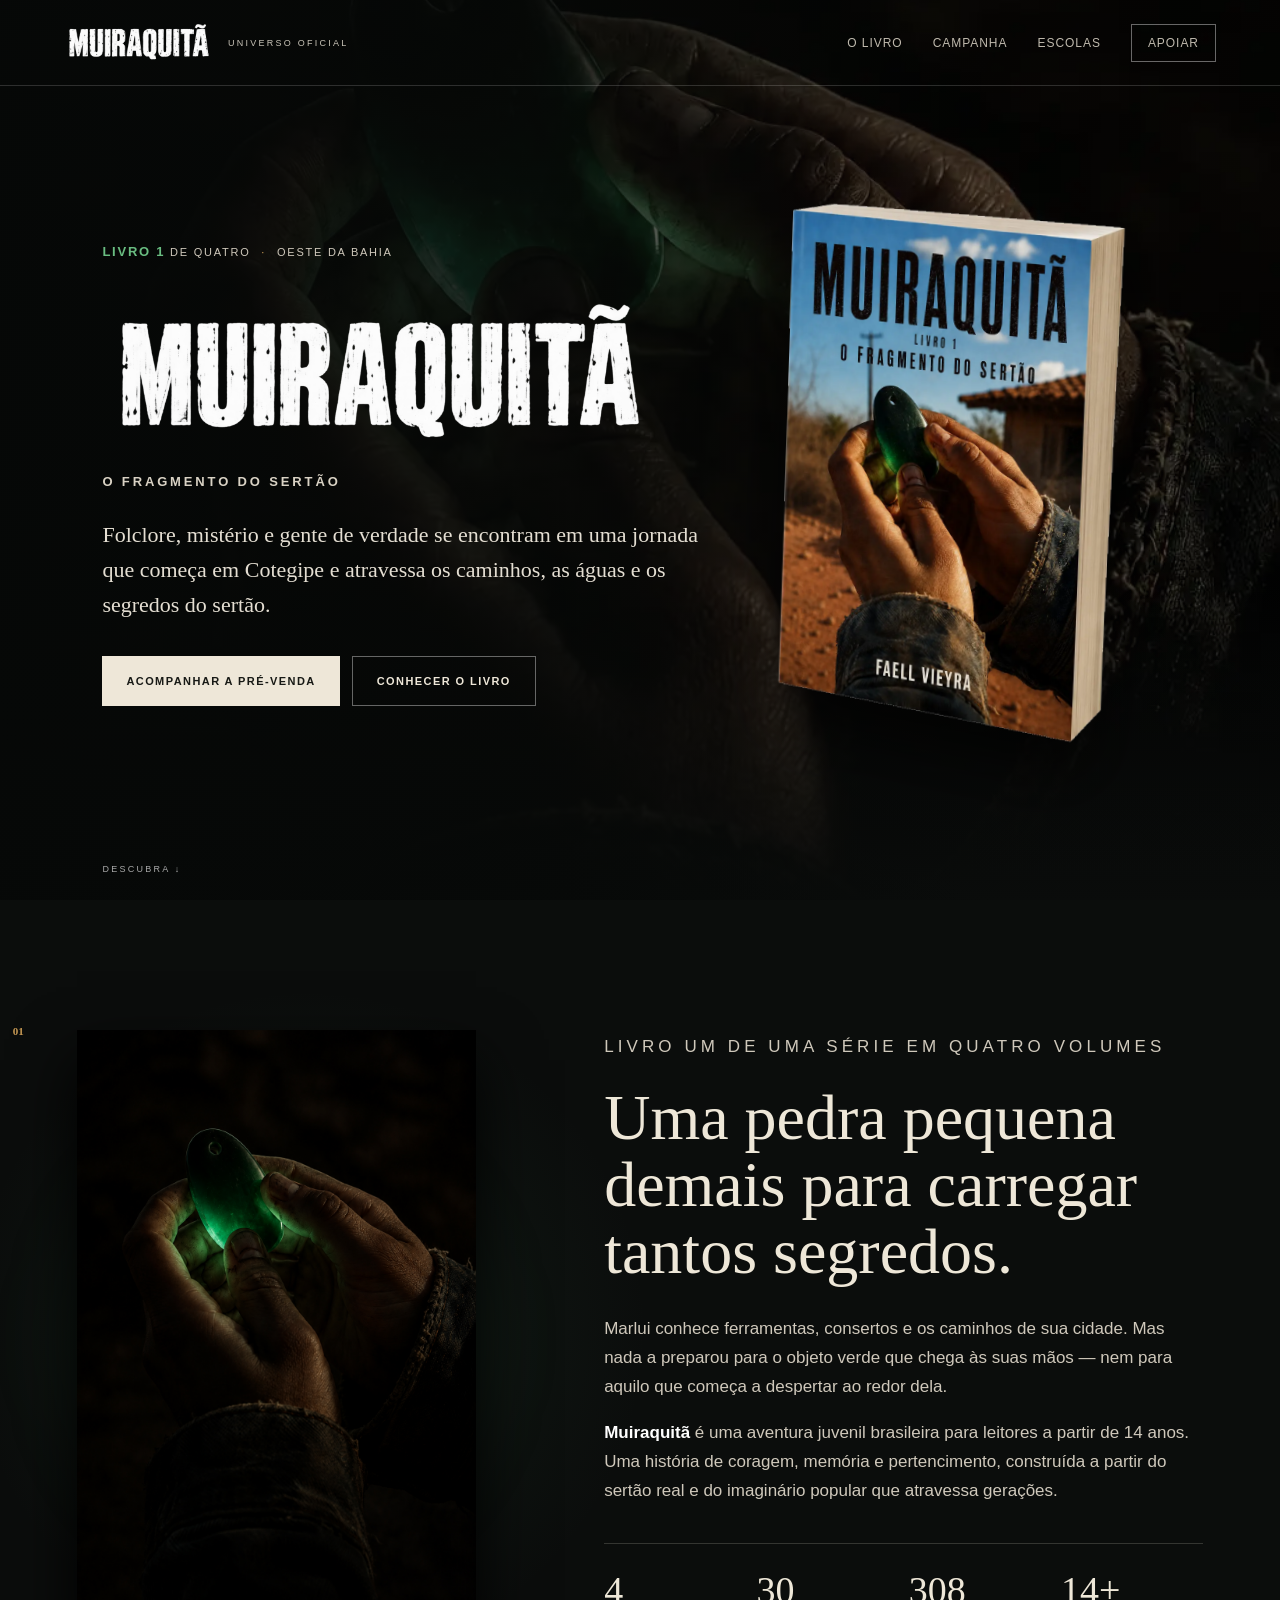
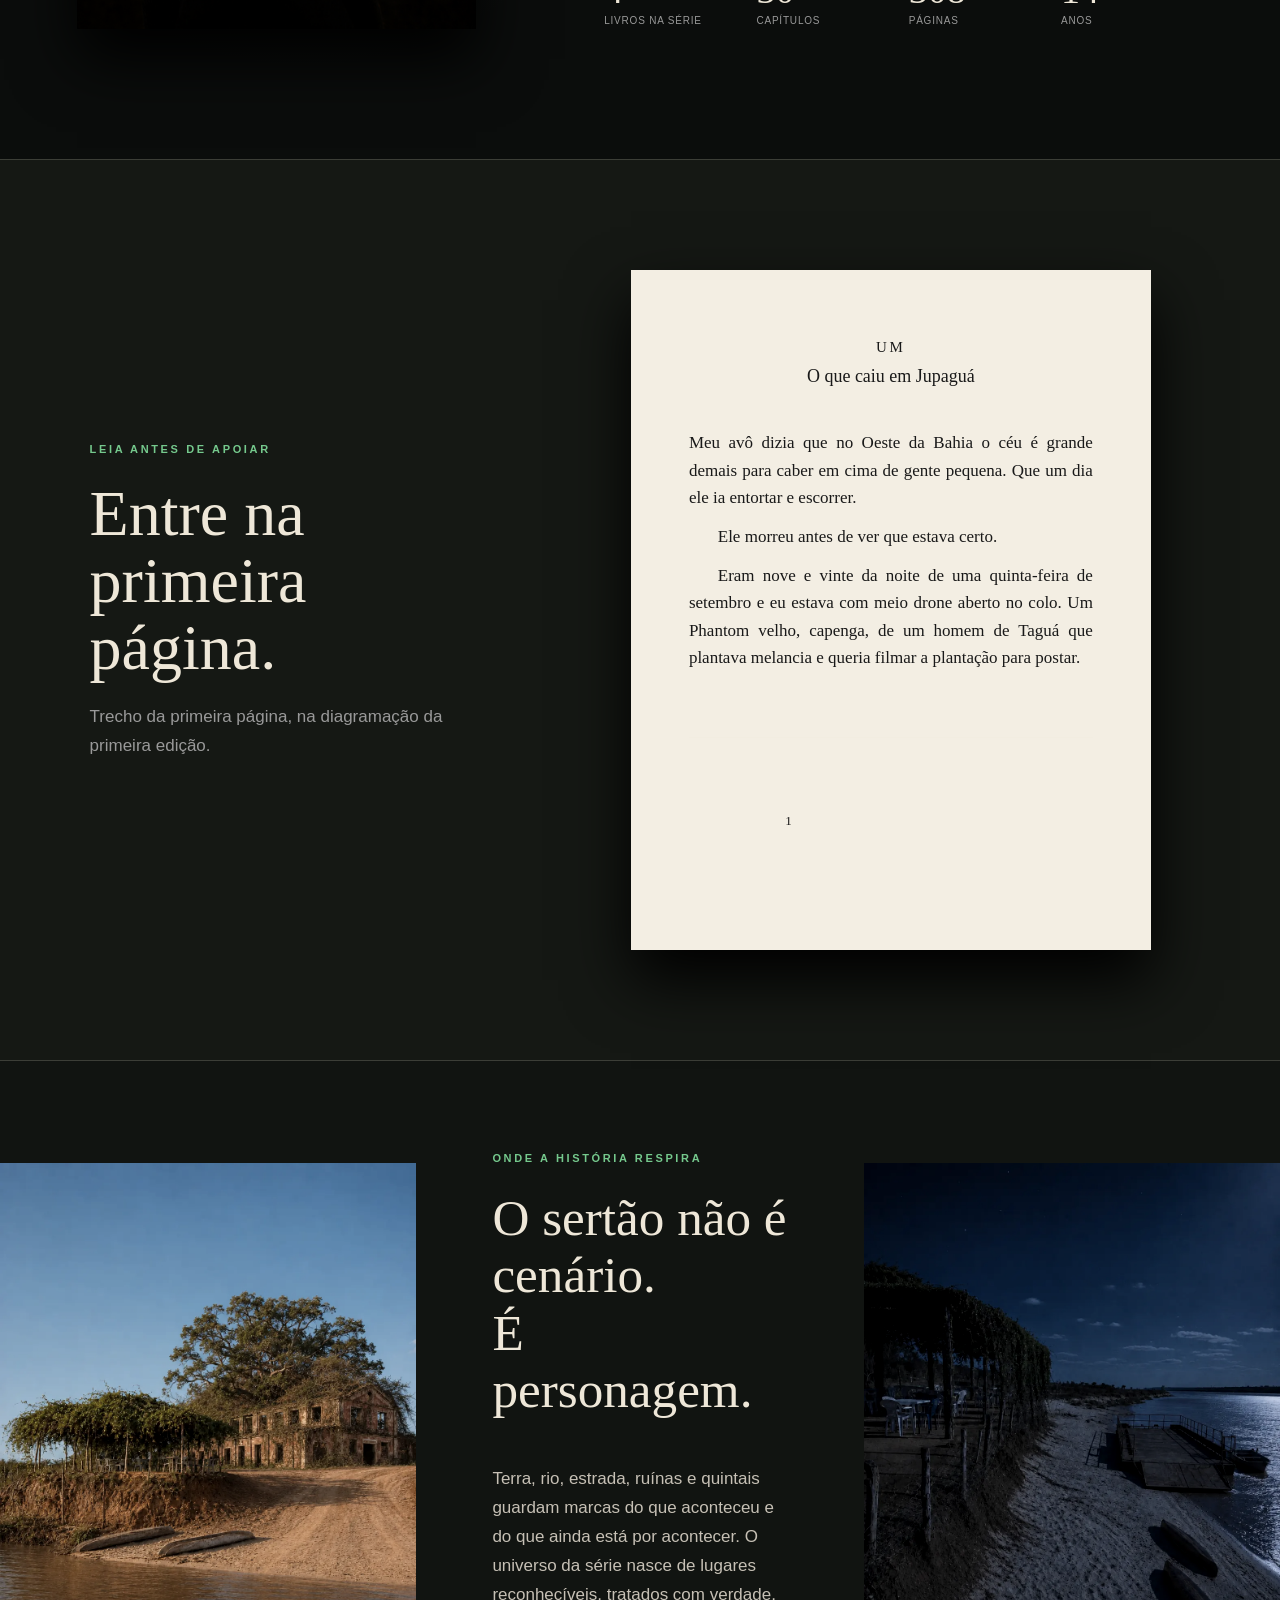
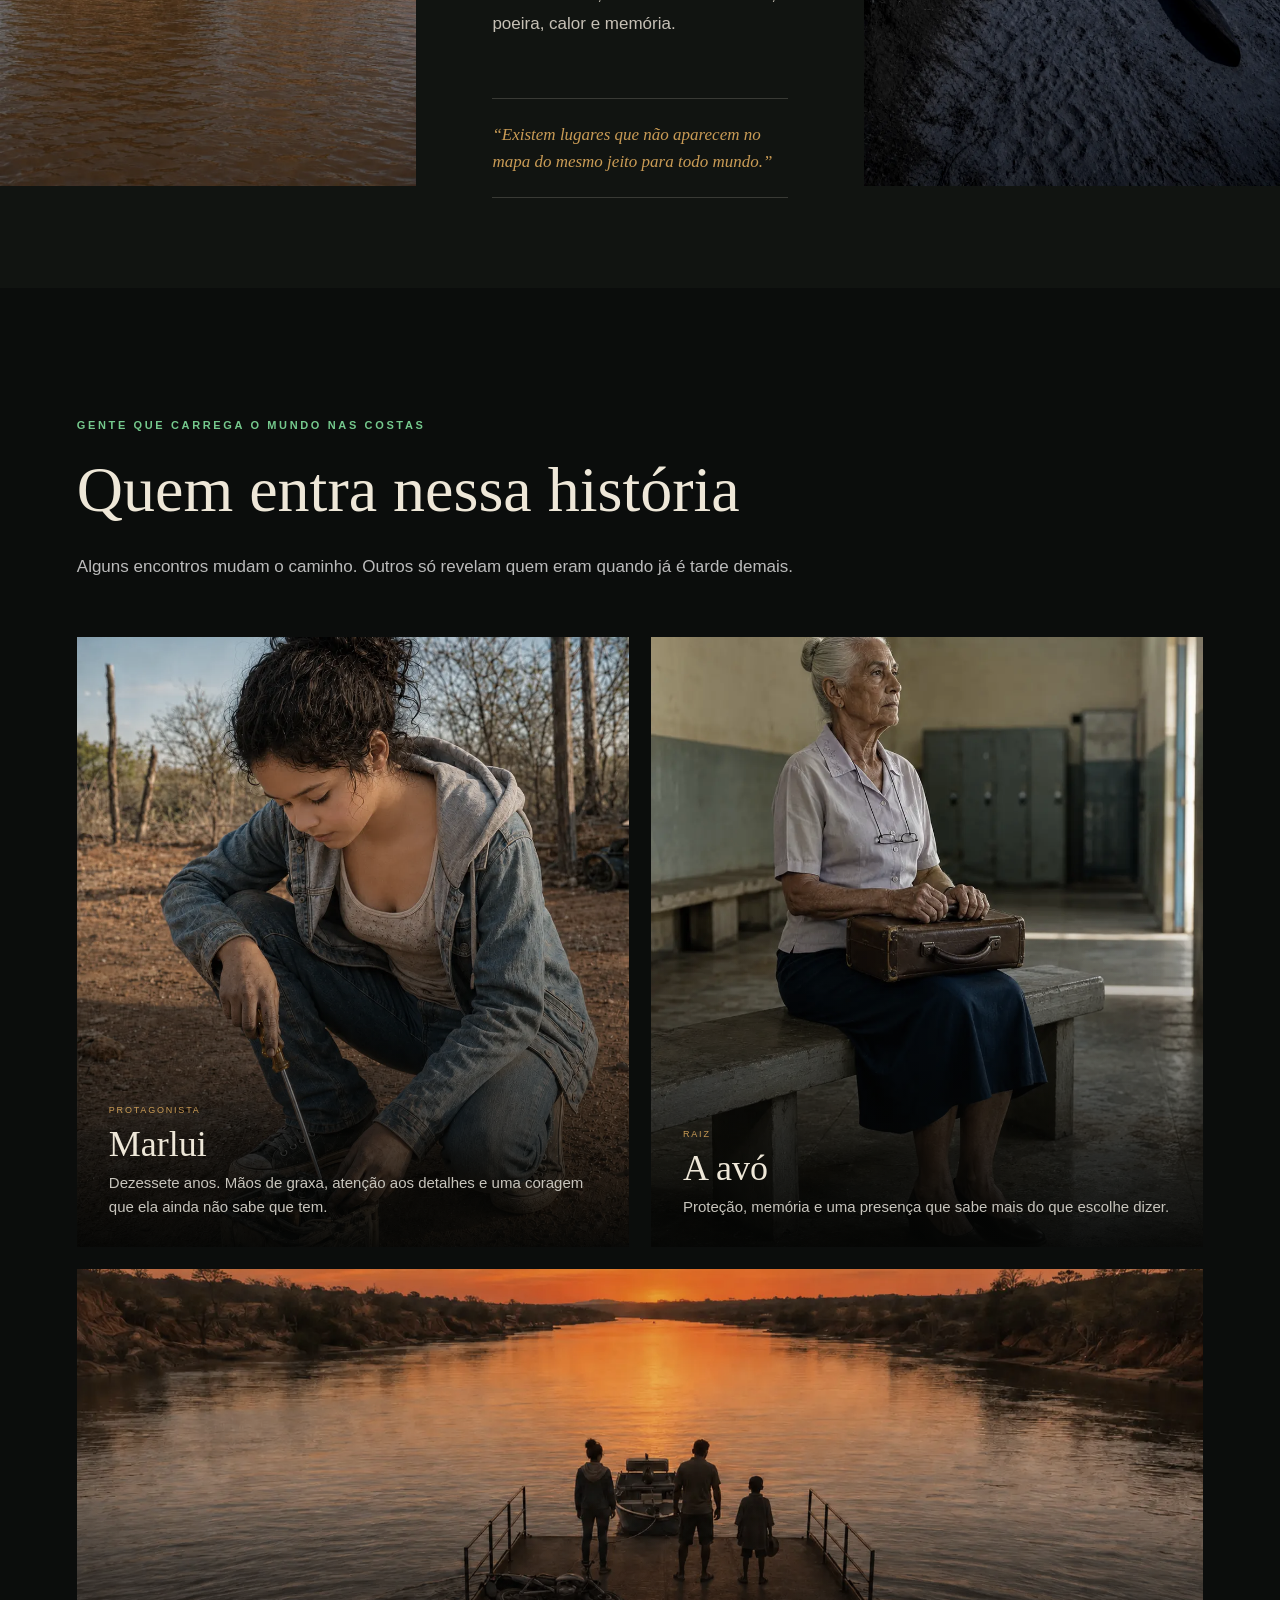
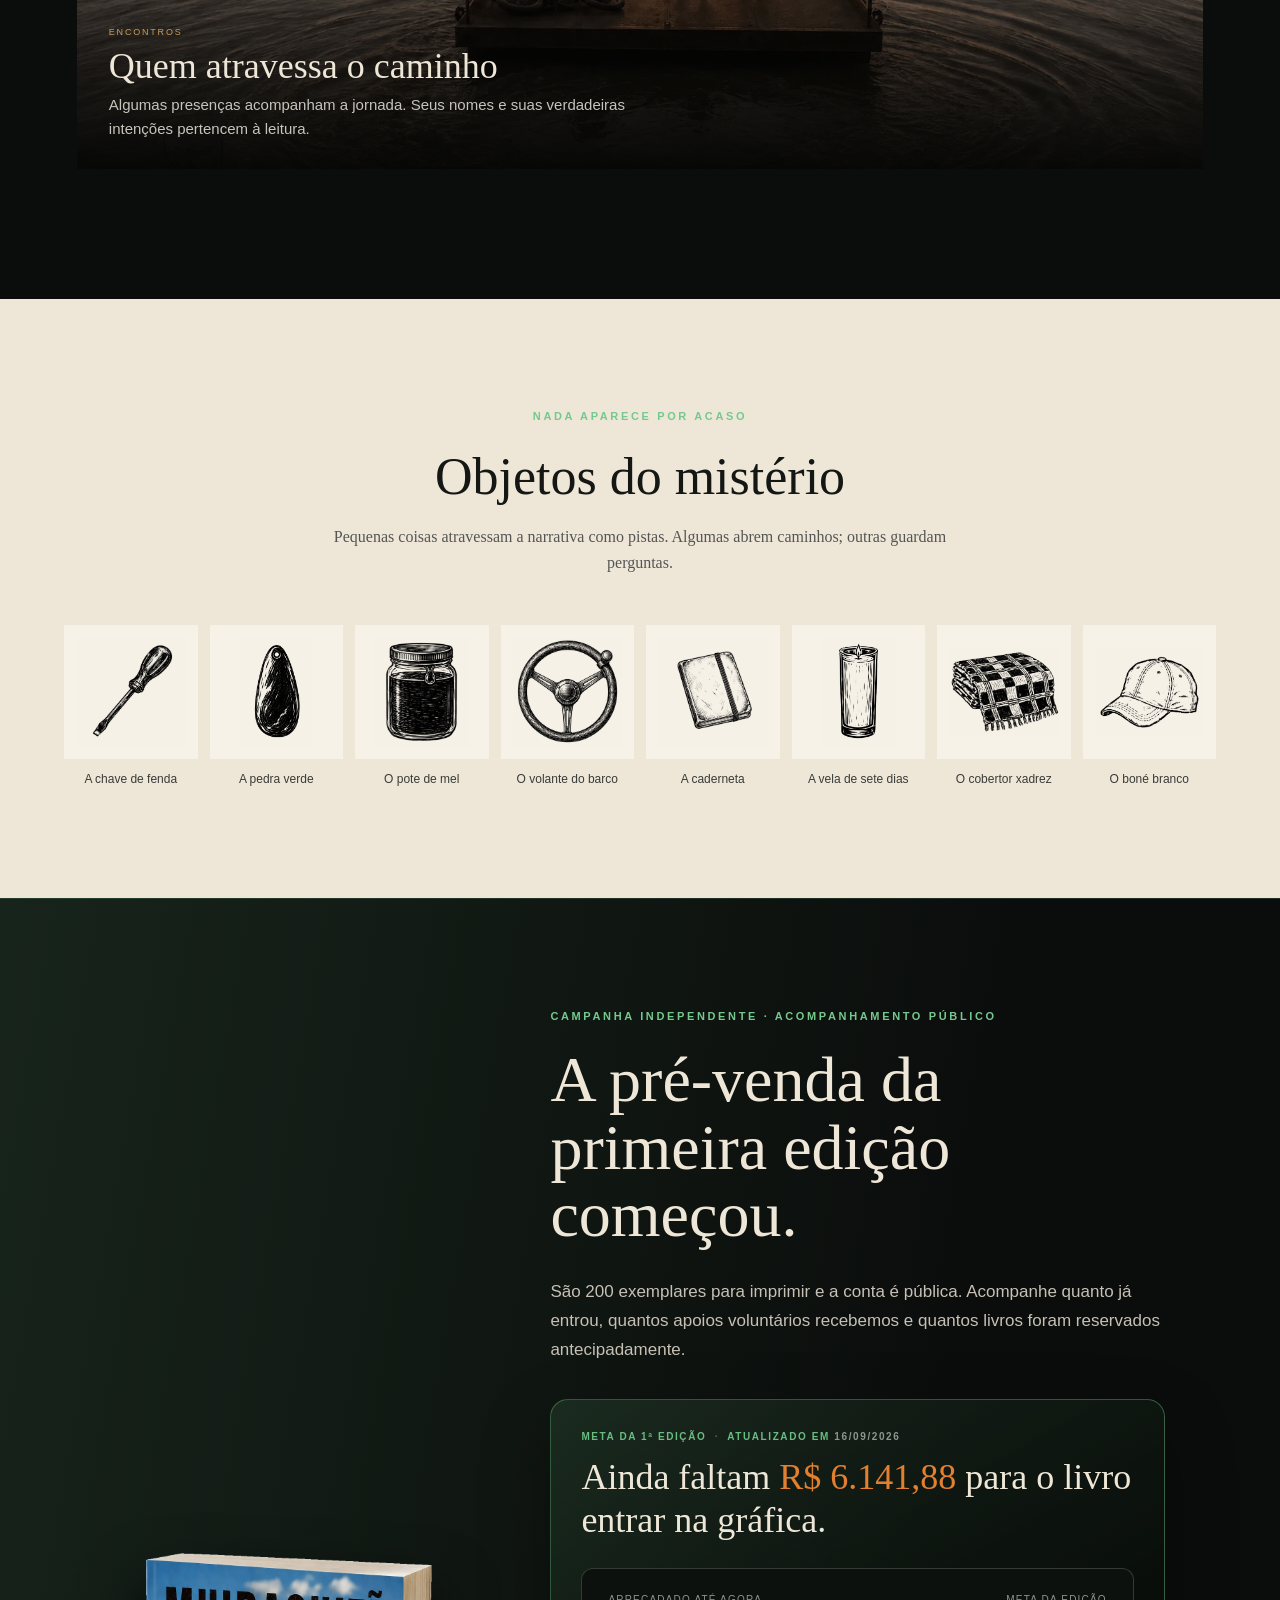
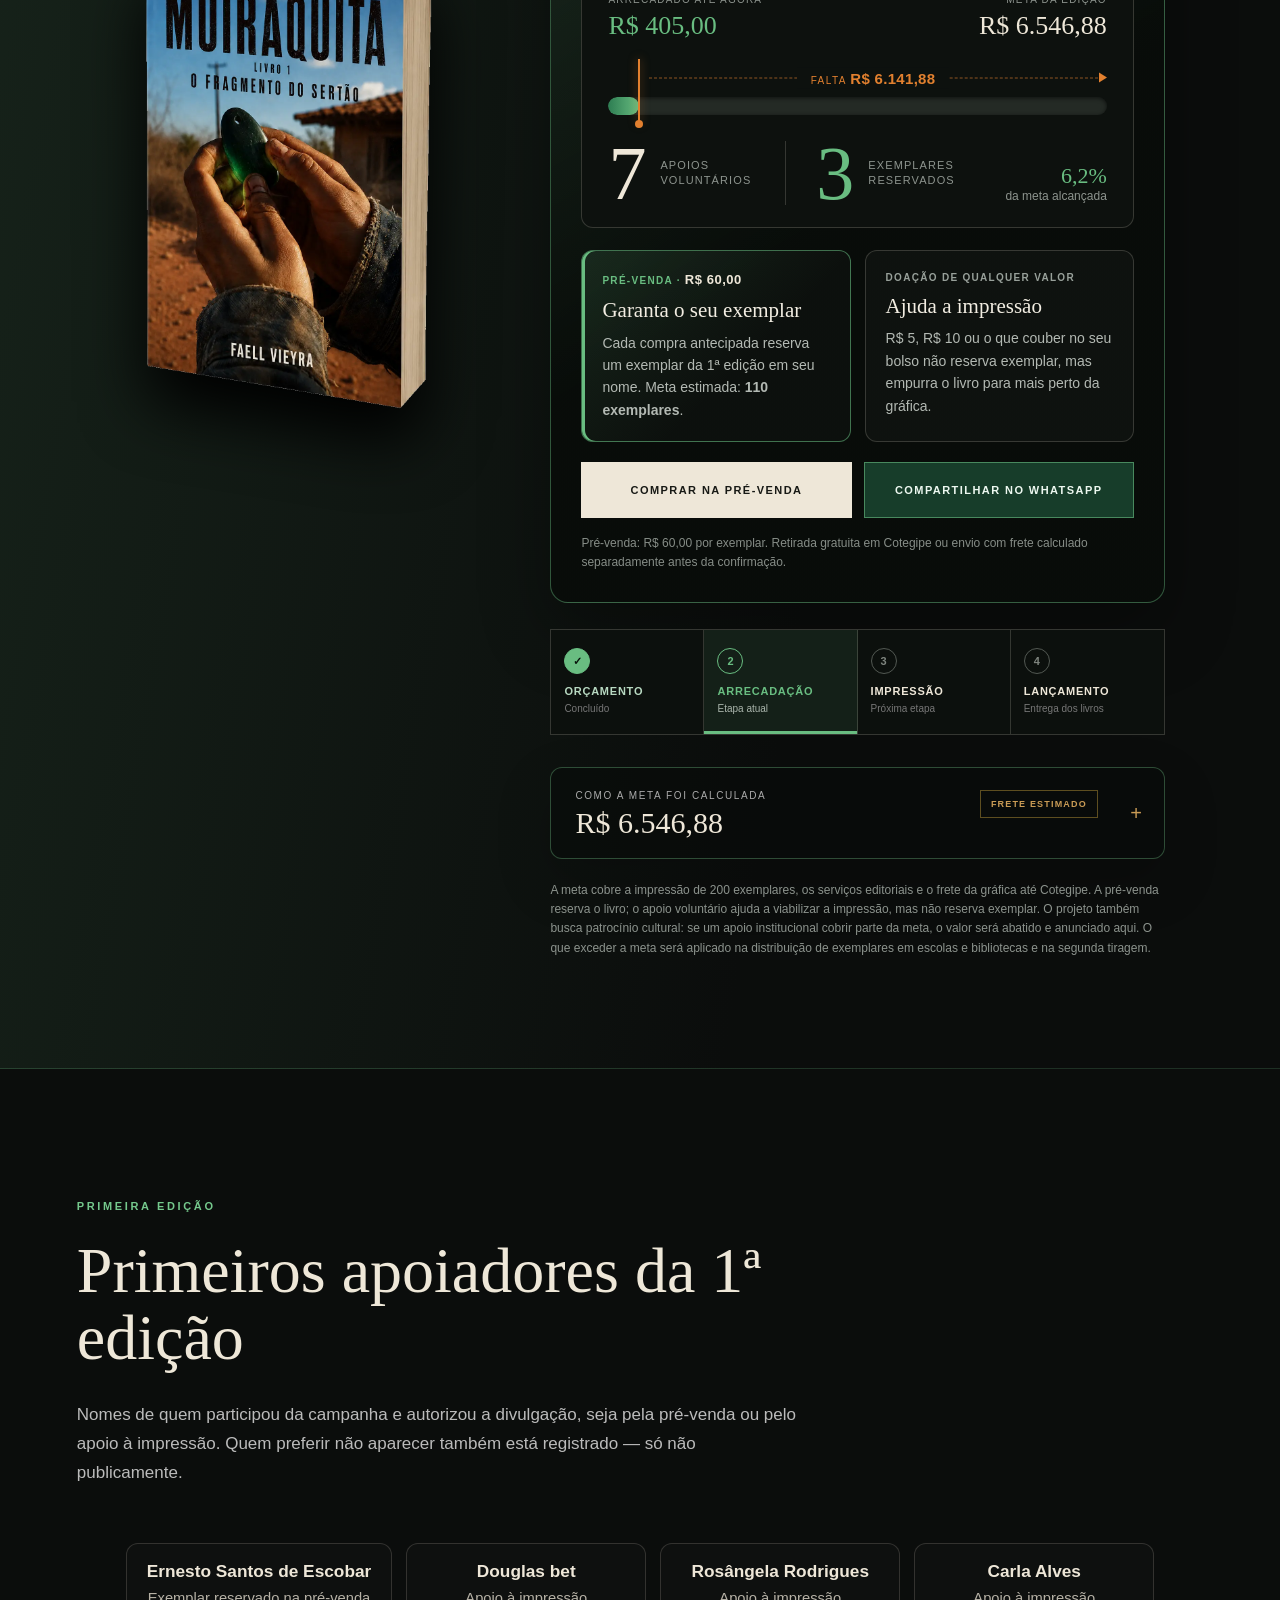
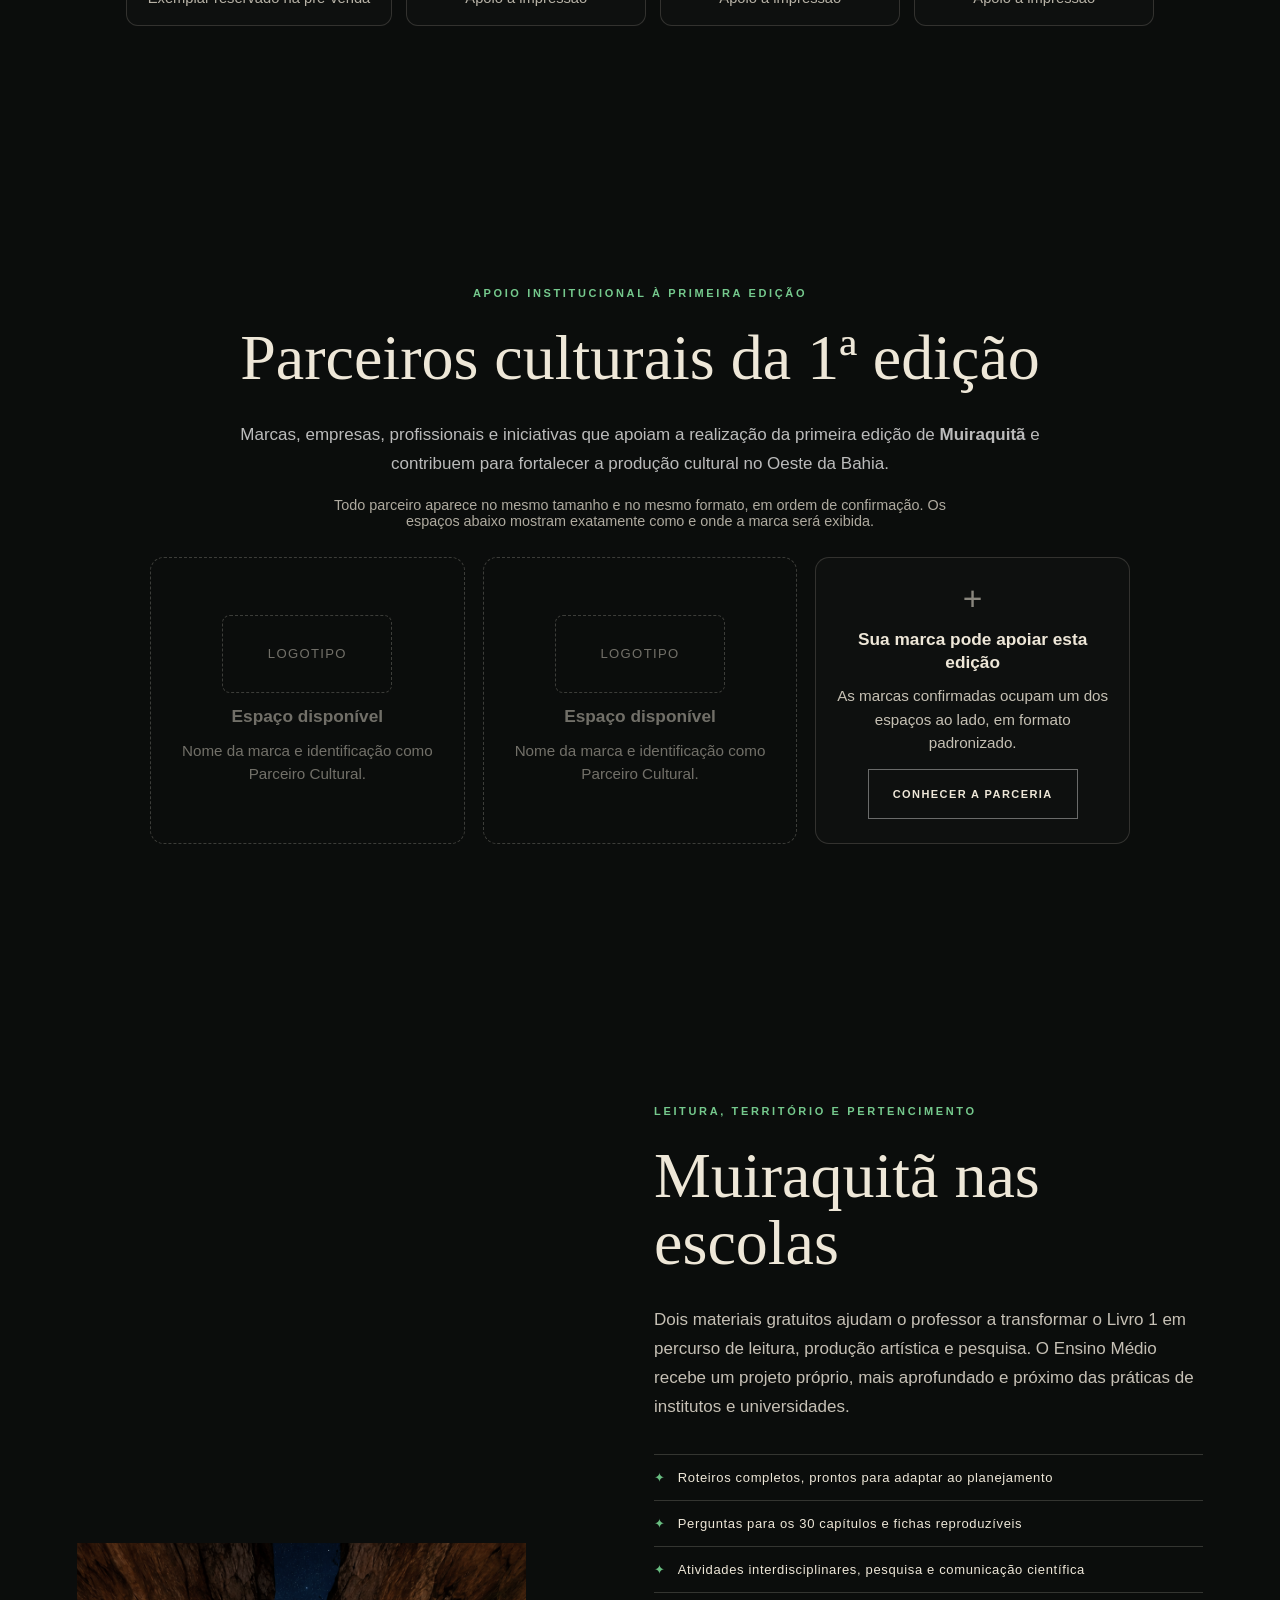
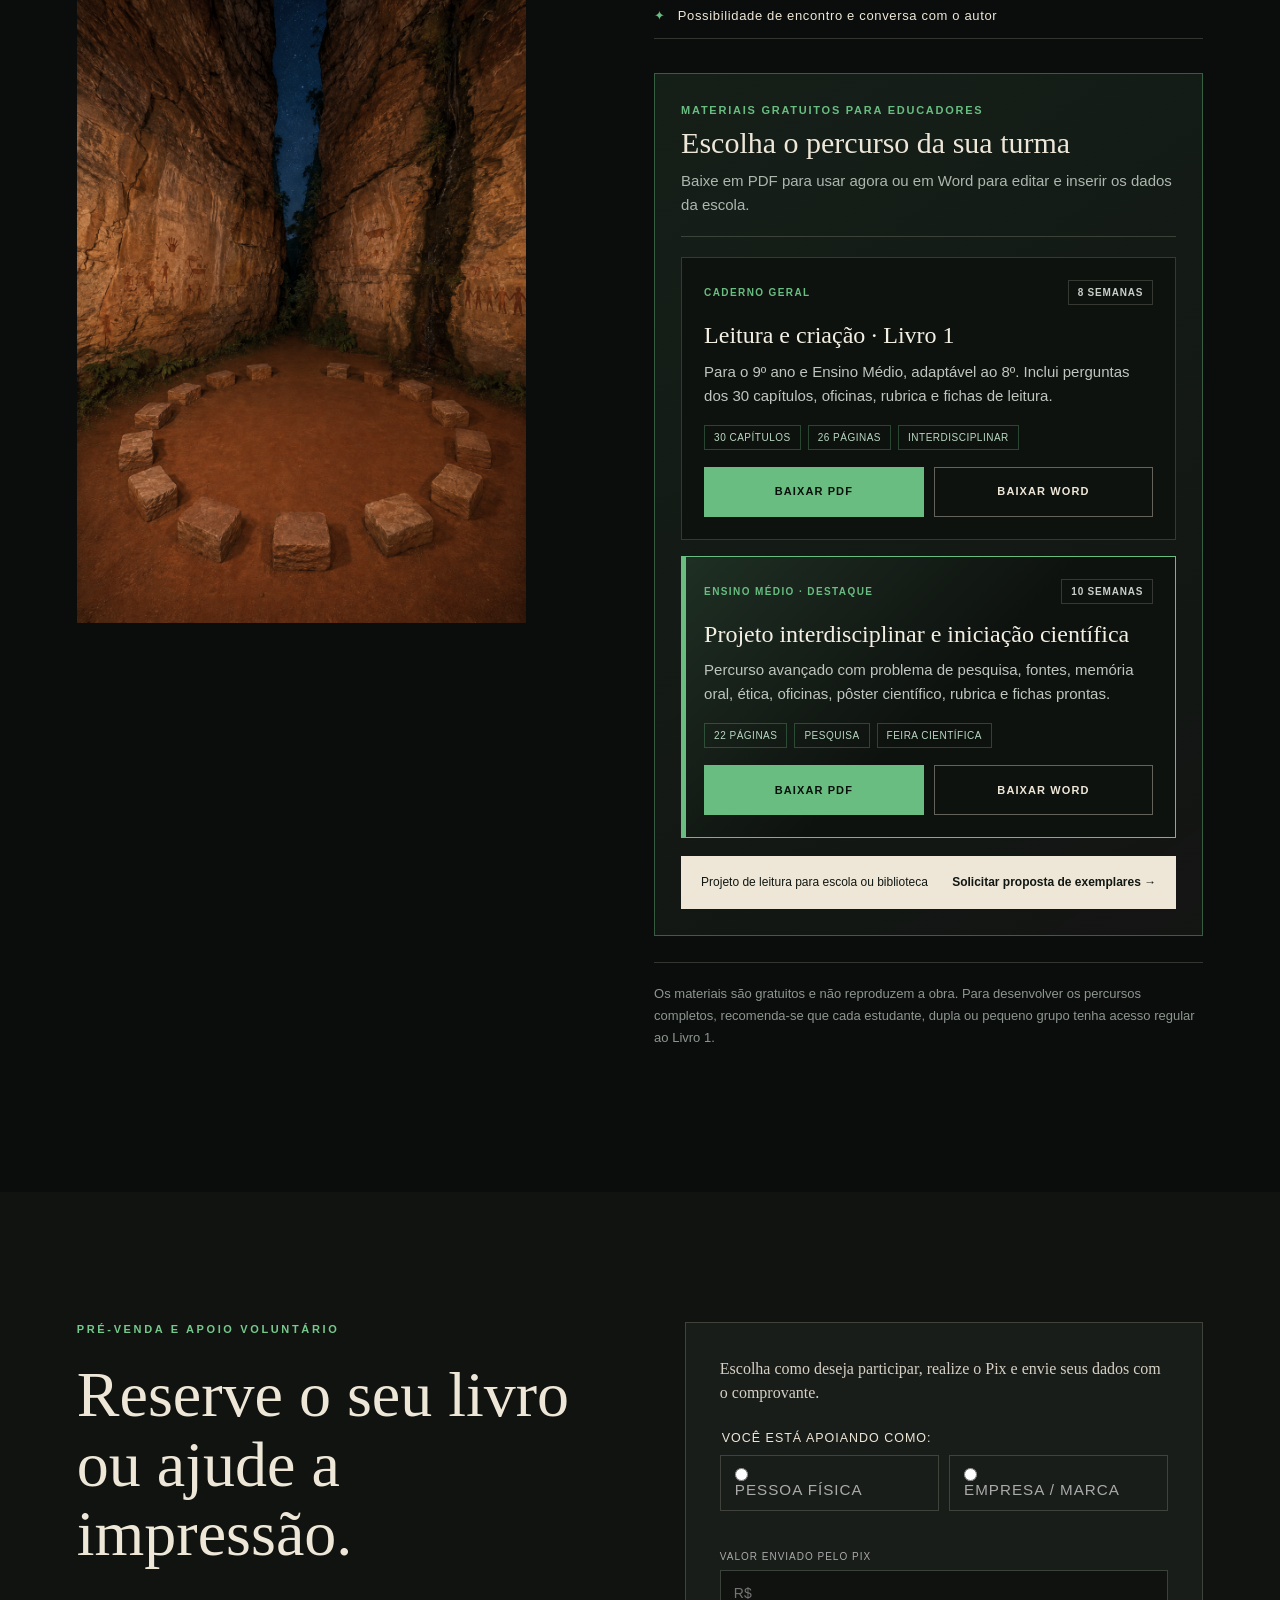
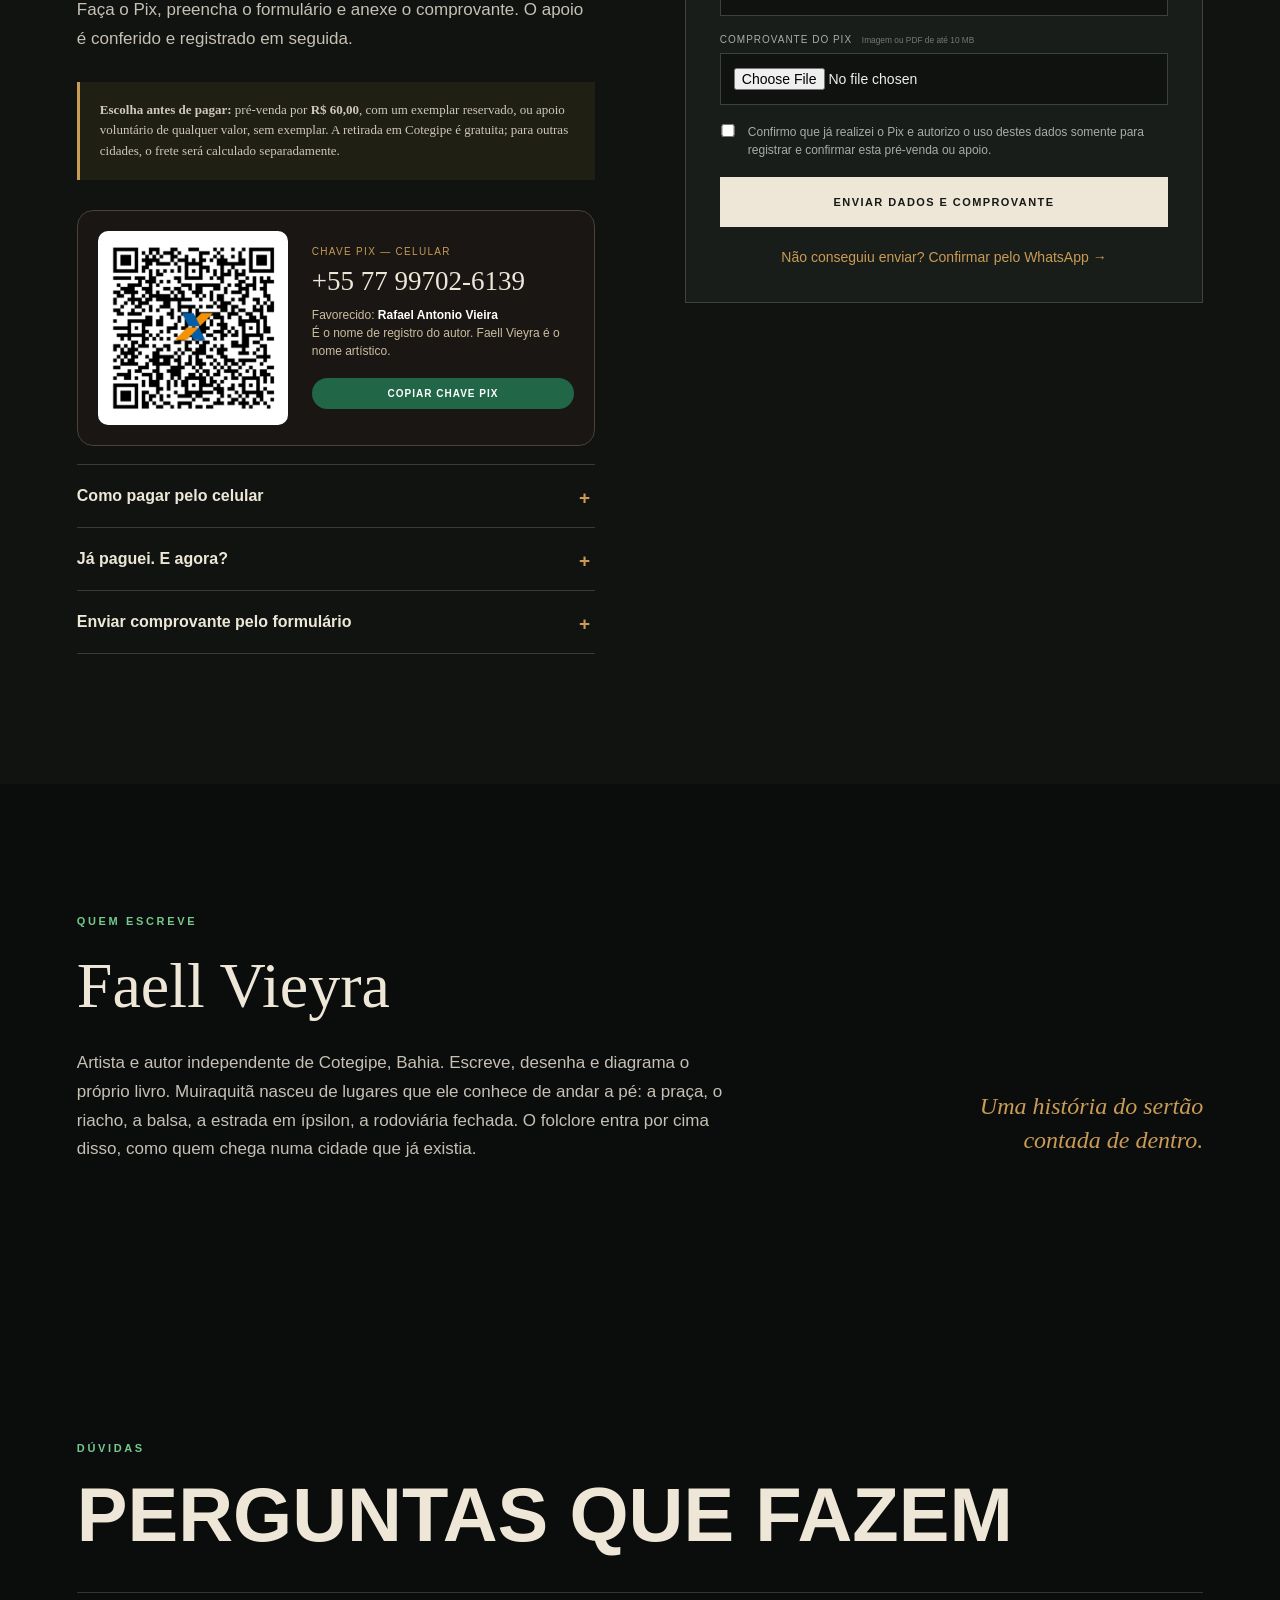
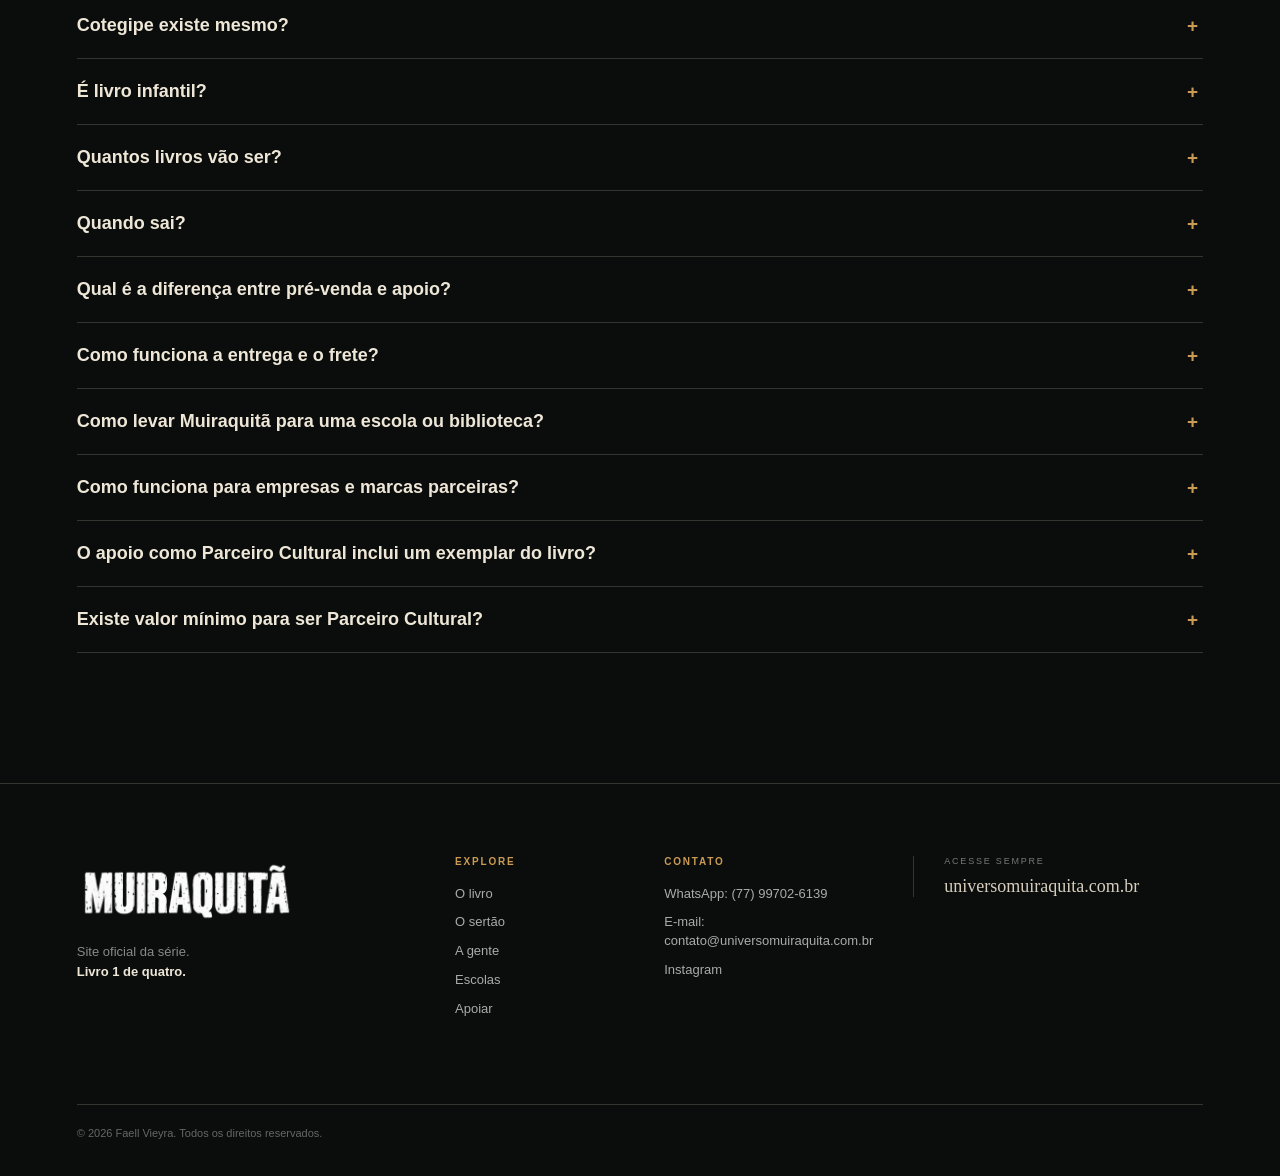
==== index.html @ ee6ae36e "Add files via upload" ====
<!doctype html>
<html lang="pt-BR">
<head>
  <meta charset="utf-8">
  <meta name="viewport" content="width=device-width, initial-scale=1">
  <meta name="codex-preview" content="development">
  <title>Universo Muiraquitã | Site oficial</title>
  <meta name="description" content="Site oficial da série literária Muiraquitã, de Faell Vieyra. Uma aventura brasileira nascida em Cotegipe e no Oeste da Bahia.">
  <meta property="og:title" content="Universo Muiraquitã">
  <meta property="og:description" content="Folclore, mistério e aventura no coração do Oeste da Bahia.">
  <meta property="og:type" content="website">
  <meta property="og:url" content="https://universomuiraquita.com.br">
  <meta property="og:image" content="https://universomuiraquita.com.br/capa-alternativa.webp">
  <link rel="icon" href="pedra.webp">
  <link rel="stylesheet" href="styles.css">
  <style>
    /* Menu fixo — acompanha a rolagem */
    html { scroll-padding-top: 100px; }

    .site-header {
      position: fixed;
      top: 0;
      left: 0;
      right: 0;
      width: 100%;
      z-index: 60;
      transition: height .28s ease, background-color .28s ease,
                  border-color .28s ease, box-shadow .28s ease;
    }

    .site-header.is-stuck {
      height: 68px;
      background: rgba(11, 13, 12, .9);
      -webkit-backdrop-filter: blur(12px);
      backdrop-filter: blur(12px);
      border-bottom-color: rgba(238, 231, 216, .22);
      box-shadow: 0 12px 30px rgba(0, 0, 0, .38);
    }

    .site-header .brand img { transition: width .28s ease; }
    .site-header.is-stuck .brand img { width: 122px; }

    @media (max-width: 1000px) {
      html { scroll-padding-top: 92px; }
      .site-header {
        position: sticky;
        top: 0;
        left: auto;
        right: auto;
      }
      .site-header.is-stuck { height: auto; }
      .site-header.is-stuck .brand img { width: 108px; }
    }

    @media (max-width: 650px) {
      html { scroll-padding-top: 128px; }
      .site-header.is-stuck .brand img { width: 100px; }
      .site-header nav a {
        padding-left: 12px;
        padding-right: 12px;
        letter-spacing: .06em;
      }
    }

    @media (max-width: 430px) {
      .site-header nav a {
        padding-left: 9px;
        padding-right: 9px;
        font-size: 9px;
        letter-spacing: .04em;
      }
    }

    @media (prefers-reduced-motion: reduce) {
      .site-header,
      .site-header .brand img { transition: none; }
    }

    /* Condições completas da parceria — recolhidas dentro da pergunta */
    .faq-list .faq-nested {
      margin-top: 14px;
      padding-left: 14px;
      border-left: 2px solid rgba(238, 231, 216, .16);
    }
    .faq-list .faq-nested > summary {
      font-size: .9rem;
      opacity: .8;
      cursor: pointer;
    }

/* Ajuste correto das imagens */
.hero-book img,
.presale-book img,
.world-image img,
.objects-track img {
  object-fit: contain;
}

.character-card img,
.schools-art img {
  width: 100%;
  height: 100%;
  object-fit: cover;
}

.book-cover {
  width: 100%;
  height: 100%;
  object-fit: cover;
  object-position: center;
}

    /* Primeiros leitores — grade que se adapta à quantidade de nomes */
    .first-readers .readers-grid {
      list-style: none;
      margin: 22px 0 0;
      padding: 0;
      display: grid;
      gap: 14px;
      grid-template-columns: repeat(auto-fit, minmax(min(240px, 100%), max-content));
      justify-content: center;
    }
    .first-readers .reader-card {
      border: 1px solid rgba(238, 231, 216, .16);
      background: rgba(255,255,255,.015);
      border-radius: 12px;
      padding: 16px 20px;
      text-align: center;
    }
    .first-readers .reader-card strong { display: block; }
    .first-readers .reader-card strong {
      font-size: 1.08rem;
      line-height: 1.35;
    }
    .first-readers .reader-card span {
      display: block;
      margin-top: 4px;
      font-size: .92rem;
      line-height: 1.5;
      opacity: .75;
    }
    .first-readers .readers-grid:empty { display: none; }

    /* Parceiros culturais — tipografia e proporções alinhadas ao padrão do site */
    .cultural-partners .partner-intro {
      max-width: 820px;
      margin: 0 auto;
      text-align: center;
    }
    .cultural-partners .partner-grid {
      margin: 28px auto 0;
      max-width: 980px;
      display: grid;
      grid-template-columns: repeat(auto-fit, minmax(240px, 1fr));
      gap: 18px;
    }
    .cultural-partners .partner-card {
      min-height: 210px;
      border: 1px solid rgba(238, 231, 216, .16);
      border-radius: 14px;
      padding: 24px 20px;
      display: flex;
      flex-direction: column;
      align-items: center;
      justify-content: center;
      text-align: center;
      gap: 10px;
      background: rgba(255,255,255,.015);
    }
    .cultural-partners .partner-logo {
      width: 100%;
      height: 78px;
      display: flex;
      align-items: center;
      justify-content: center;
      margin-bottom: 2px;
    }
    .cultural-partners .partner-logo img {
      max-width: 170px;
      max-height: 72px;
      width: auto;
      height: auto;
      object-fit: contain;
    }
    .cultural-partners .partner-card strong {
      display: block;
      font-size: 1.08rem;
      line-height: 1.35;
    }
    .cultural-partners .partner-card span {
      display: block;
      max-width: 34ch;
      font-size: .95rem;
      line-height: 1.55;
      opacity: .82;
    }
    .cultural-partners .partner-card.is-invite {
      border-style: solid;
    }
    .cultural-partners .partner-card.is-slot {
      border-style: dashed;
      border-color: rgba(238, 231, 216, .22);
      background: transparent;
    }
    .cultural-partners .partner-card.is-slot strong,
    .cultural-partners .partner-card.is-slot span {
      opacity: .45;
    }
    .cultural-partners .slot-frame {
      width: 100%;
      max-width: 170px;
      border: 1px dashed rgba(238, 231, 216, .22);
      border-radius: 8px;
    }
    .cultural-partners .slot-frame span {
      font-size: .82rem;
      letter-spacing: .1em;
      text-transform: uppercase;
      opacity: .5;
    }
    .cultural-partners .partner-slots-note {
      max-width: 620px;
      margin: 18px auto 0;
      text-align: center;
      font-size: .9rem;
      opacity: .72;
    }
    .cultural-partners .partner-card.is-invite .partner-mark {
      font-size: 2.1rem;
      line-height: 1;
      opacity: .55;
      margin-bottom: 2px;
    }
    .cultural-partners .partner-card .button {
      margin-top: 4px;
      min-width: 0;
    }
    /* Campos pessoais não aparecem quando a modalidade é Parceiro Cultural */
    #individual-name-authorization[hidden],
    #display-name-field[hidden] {
      display: none !important;
    }

    .supporter-type {
      margin: 0 0 22px;
      padding: 0;
      border: 0;
    }
    .supporter-type > legend {
      margin-bottom: 10px;
      font-size: .78rem;
      letter-spacing: .08em;
      text-transform: uppercase;
    }
    .supporter-type-options {
      display: grid;
      grid-template-columns: repeat(2, minmax(0, 1fr));
      gap: 10px;
    }
    .supporter-type-option {
      display: flex;
      align-items: center;
      gap: 10px;
      margin: 0;
      padding: 12px 14px;
      border: 1px solid var(--line, rgba(238,231,216,.22));
      cursor: pointer;
    }
    .supporter-type-option input {
      margin: 0;
      width: auto;
      flex: 0 0 auto;
    }
    .supporter-type-option span {
      font-size: .95rem;
    }
    .person-fields[hidden],
    .company-fields[hidden] {
      display: none !important;
    }

    @media (max-width: 560px) {
      .supporter-type-options {
        grid-template-columns: 1fr;
      }
    }
    .partner-note {
      margin: -4px 0 18px;
      font-size: .86rem;
      opacity: .72;
    }

    @media (max-width: 700px) {
      .first-readers .readers-grid,
      .cultural-partners .partner-grid {
        grid-template-columns: 1fr;
      }
      .first-readers .reader-card {
        padding: 14px 16px;
      }
      .cultural-partners .partner-slots-note {
        font-size: .88rem;
      }
      .cultural-partners .partner-card {
        min-height: auto;
        padding: 22px 18px;
      }
      .cultural-partners .partner-card strong {
        font-size: 1rem;
      }
      .cultural-partners .partner-card span {
        font-size: .92rem;
      }
    }
  </style>
</head>
<body>
<link rel="preload" as="image" href="logotipo.webp"/>
<link rel="preload" as="image" href="livro-mockup.webp"/>
<link rel="preload" as="image" href="capa-sem-palavras.png"/>
<link rel="preload" as="image" href="jupagua-dia.webp"/>
<link rel="preload" as="image" href="jupagua-noite.webp"/>
<link rel="preload" as="image" href="marlui.webp"/>
<link rel="preload" as="image" href="avo.webp"/>
<link rel="preload" as="image" href="cena-rio.webp"/>
<link rel="preload" as="image" href="chave-fenda.webp"/>
<link rel="preload" as="image" href="pedra.webp"/>
<link rel="preload" as="image" href="mel.webp"/>
<link rel="preload" as="image" href="volante.webp"/>
<link rel="preload" as="image" href="caderneta.webp"/>
<link rel="preload" as="image" href="vela.webp"/>
<link rel="preload" as="image" href="cobertor.webp"/>
<link rel="preload" as="image" href="bone.webp"/>
<link rel="preload" as="image" href="escolas-corredor.png"/>
<link rel="preload" as="image" href="pix-muiraquita.jpg"/>
<main>
<header class="site-header">
<a class="brand" href="#inicio" aria-label="Universo Muiraquitã — início">
<img src="logotipo.webp" alt="Muiraquitã"/>
<span>UNIVERSO OFICIAL</span>
</a>
<nav aria-label="Navegação principal">
<a href="#livro">O livro</a>
<a href="#pre-venda">Campanha</a>
<a href="#escolas">Escolas</a>
<a class="nav-cta" href="#apoio">Apoiar</a>
</nav>
</header>
<section class="hero" id="inicio">
<div class="hero-backdrop">
</div>
<div class="hero-copy">
<p class="series-kicker">
<strong>Livro 1</strong> de quatro <i>·</i> Oeste da Bahia</p>
<img class="hero-logo" src="logotipo.webp" alt="Muiraquitã"/>
<h1>O fragmento do sertão</h1>
<p class="hero-text">Folclore, mistério e gente de verdade se encontram em uma jornada que começa em Cotegipe e atravessa os caminhos, as águas e os segredos do sertão.</p>
<div class="hero-actions">
<a class="button primary" href="#pre-venda">Acompanhar a pré-venda</a>
<a class="button ghost" href="#livro">Conhecer o livro</a>
</div>
</div>
<div class="hero-book" aria-hidden="true">
<img src="livro-mockup.webp" alt=""/>
</div>
<div class="scroll-cue">DESCUBRA ↓</div>
</section>
<section class="book-section section" id="livro">
<div class="section-number">01</div>
<div class="book-cover-wrap">
<div class="cover-halo">
</div>
<img class="book-cover" src="capa-sem-palavras.png" alt="Mãos segurando a pedra verde de Muiraquitã"/>
</div>
<div class="book-copy">
<p class="eyebrow">Livro um de uma série em quatro volumes</p>
<h2>Uma pedra pequena demais para carregar tantos segredos.</h2>
<p>Marlui conhece ferramentas, consertos e os caminhos de sua cidade. Mas nada a preparou para o objeto verde que chega às suas mãos — nem para aquilo que começa a despertar ao redor dela.</p>
<p>
<strong>Muiraquitã</strong> é uma aventura juvenil brasileira para leitores a partir de 14 anos. Uma história de coragem, memória e pertencimento, construída a partir do sertão real e do imaginário popular que atravessa gerações.</p>
<div class="series-stats" aria-label="Informações da série">
<span>
<b>4</b>livros na série</span>
<span>
<b>30</b>capítulos</span>
<span>
<b>308</b>páginas</span>
<span>
<b>14+</b>anos</span>
</div>
</div>
</section>
<section class="excerpt-section" aria-labelledby="trecho-titulo">
<div class="excerpt-intro">
<p class="eyebrow">Leia antes de apoiar</p>
<h2 id="trecho-titulo">Entre na primeira página.</h2>
<p>Trecho da primeira página, na diagramação da primeira edição.</p>
</div>
<article class="book-page">
<header>
<span>UM</span>
<h3>O que caiu em Jupaguá</h3>
</header>
<p>Meu avô dizia que no Oeste da Bahia o céu é grande demais para caber em cima de gente pequena. Que um dia ele ia entortar e escorrer.</p>
<p>Ele morreu antes de ver que estava certo.</p>
<p>Eram nove e vinte da noite de uma quinta-feira de setembro e eu estava com meio drone aberto no colo. Um Phantom velho, capenga, de um homem de Taguá que plantava melancia e queria filmar a plantação para postar.</p>
<footer>1</footer>
</article>
</section>
<section class="world-section" id="universo">
<div class="world-image day">
<img src="jupagua-dia.webp" alt="Porto de Jupaguá durante o dia"/>
</div>
<div class="world-copy">
<p class="eyebrow">Onde a história respira</p>
<h2>O sertão não é cenário.<br/>É personagem.</h2>
<p>Terra, rio, estrada, ruínas e quintais guardam marcas do que aconteceu e do que ainda está por acontecer. O universo da série nasce de lugares reconhecíveis, tratados com verdade, poeira, calor e memória.</p>
<blockquote>“Existem lugares que não aparecem no mapa do mesmo jeito para todo mundo.”</blockquote>
</div>
<div class="world-image night">
<img src="jupagua-noite.webp" alt="Porto de Jupaguá durante a noite"/>
</div>
</section>
<section class="characters section" id="personagens">
<div class="section-heading">
<p class="eyebrow">Gente que carrega o mundo nas costas</p>
<h2>Quem entra nessa história</h2>
<p>Alguns encontros mudam o caminho. Outros só revelam quem eram quando já é tarde demais.</p>
</div>
<div class="character-grid">
<article class="character-card featured">
<img src="marlui.webp" alt="Marlui trabalhando em um conserto"/>
<div>
<span>PROTAGONISTA</span>
<h3>Marlui</h3>
<p>Dezessete anos. Mãos de graxa, atenção aos detalhes e uma coragem que ela ainda não sabe que tem.</p>
</div>
</article>
<article class="character-card">
<img src="avo.webp" alt="Avó de Marlui sentada em uma rodoviária"/>
<div>
<span>RAIZ</span>
<h3>A avó</h3>
<p>Proteção, memória e uma presença que sabe mais do que escolhe dizer.</p>
</div>
</article>
<article class="character-card wide">
<img src="cena-rio.webp" alt="Silhuetas atravessando o rio ao pôr do sol"/>
<div>
<span>ENCONTROS</span>
<h3>Quem atravessa o caminho</h3>
<p>Algumas presenças acompanham a jornada. Seus nomes e suas verdadeiras intenções pertencem à leitura.</p>
</div>
</article>
</div>
</section>
<section class="objects-section">
<div class="objects-intro">
<p class="eyebrow">Nada aparece por acaso</p>
<h2>Objetos do mistério</h2>
<p>Pequenas coisas atravessam a narrativa como pistas. Algumas abrem caminhos; outras guardam perguntas.</p>
</div>
<div class="objects-track">
<figure>
<div>
<img src="chave-fenda.webp" alt="A chave de fenda"/>
</div>
<figcaption>A chave de fenda</figcaption>
</figure>
<figure>
<div>
<img src="pedra.webp" alt="A pedra verde"/>
</div>
<figcaption>A pedra verde</figcaption>
</figure>
<figure>
<div>
<img src="mel.webp" alt="O pote de mel"/>
</div>
<figcaption>O pote de mel</figcaption>
</figure>
<figure>
<div>
<img src="volante.webp" alt="O volante do barco"/>
</div>
<figcaption>O volante do barco</figcaption>
</figure>
<figure>
<div>
<img src="caderneta.webp" alt="A caderneta"/>
</div>
<figcaption>A caderneta</figcaption>
</figure>
<figure>
<div>
<img src="vela.webp" alt="A vela de sete dias"/>
</div>
<figcaption>A vela de sete dias</figcaption>
</figure>
<figure>
<div>
<img src="cobertor.webp" alt="O cobertor xadrez"/>
</div>
<figcaption>O cobertor xadrez</figcaption>
</figure>
<figure>
<div>
<img src="bone.webp" alt="O boné branco"/>
</div>
<figcaption>O boné branco</figcaption>
</figure>
</div>
</section>
<section class="presale" id="pre-venda">
<div class="presale-book">
<img src="livro-mockup.webp" alt="Livro Muiraquitã em perspectiva"/>
</div>
<div class="presale-copy">
<p class="eyebrow">Campanha independente · acompanhamento público</p>
<h2>A pré-venda da primeira edição começou.</h2>
<p>São 200 exemplares para imprimir e a conta é pública. Acompanhe quanto já entrou, quantos apoios voluntários recebemos e quantos livros foram reservados antecipadamente.</p>
<!--
  PAINEL DA META — ponto único de atualização.
  Para atualizar a campanha, altere SOMENTE os valores abaixo:
    data-raised      = total já arrecadado (use ponto como decimal)
    data-supporters  = número de apoios voluntários recebidos
    data-preorders   = número de exemplares reservados na pré-venda
    data-preorder-target = meta estimada de exemplares reservados
    data-goal        = meta da edição (impressão + serviços editoriais + frete)
    data-book-price  = valor da pré-venda
    data-updated     = data mostrada no topo do painel
-->
<div class="goalchart" data-goal="6546.88" data-raised="405" data-supporters="7" data-preorders="3" data-preorder-target="110" data-book-price="60" data-updated="16/09/2026" aria-labelledby="goalchart-title">
<div class="goalchart-head">
<p class="goalchart-kicker">Meta da 1ª edição <i>·</i> atualizado em <b id="gc-updated">16/09/2026</b>
</p>
<h3 id="goalchart-title">Ainda faltam <b id="gc-remaining">R$ 6.141,88</b> para o livro entrar na gráfica.</h3>
</div>
<div class="goalchart-plot">
<div class="gc-labels">
<div class="gc-left">
<span>Arrecadado até agora</span>
<strong id="gc-raised">R$ 405,00</strong>
</div>
<div class="gc-right">
<span>Meta da edição</span>
<strong id="gc-goal">R$ 6.546,88</strong>
</div>
</div>
<div class="gc-mid" id="gc-mid">
<div class="gc-gapline">
<div class="gc-gaplabel">
<span>falta <b id="gc-gap">R$ 6.141,88</b>
</span>
</div>
</div>
<div class="gc-track" role="img" id="gc-track" aria-label="Arrecadados R$ 405,00 de uma meta de R$ 6.546,88">
<i class="gc-fill" id="gc-fill"></i>
</div>
<em class="gc-marker" aria-hidden="true">
</em>
</div>
<div class="gc-foot">
<div class="gc-stats">
<div class="gc-count">
<strong id="gc-supporters">7</strong>
<span>apoios<br/>voluntários</span>
</div>
<div class="gc-count gc-preorders">
<strong id="gc-preorders">3</strong>
<span>exemplares<br/>reservados</span>
</div>
</div>
<p class="gc-percent">
<b id="gc-percent">6,2%</b> da meta alcançada</p>
</div>
</div>
<div class="gc-tiers">
<div class="gc-tier is-book">
<span>Pré-venda · <b id="gc-price">R$ 60,00</b>
</span>
<strong>Garanta o seu exemplar</strong>
<p>Cada compra antecipada reserva um exemplar da 1ª edição em seu nome. Meta estimada: <b id="gc-preorder-target">110 exemplares</b>.</p>
</div>
<div class="gc-tier">
<span>Doação de qualquer valor</span>
<strong>Ajuda a impressão</strong>
<p>R$ 5, R$ 10 ou o que couber no seu bolso não reserva exemplar, mas empurra o livro para mais perto da gráfica.</p>
</div>
</div>
<div class="gc-actions">
<a class="button primary" href="#apoio">Comprar na pré-venda</a>
<a class="button share-whatsapp" href="https://wa.me/?text=A%20pr%C3%A9-venda%20do%20livro%20Muiraquit%C3%A3%3A%20O%20Fragmento%20do%20Sert%C3%A3o%20come%C3%A7ou.%20O%20exemplar%20custa%20R%24%2060%20e%20tamb%C3%A9m%20%C3%A9%20poss%C3%ADvel%20apoiar%20a%20impress%C3%A3o%20com%20qualquer%20valor.%20Conhe%C3%A7a%20e%20compartilhe%3A%20https%3A%2F%2Funiversomuiraquita.com.br%2F%23apoio" target="_blank" rel="noreferrer">Compartilhar no WhatsApp</a>
</div>
<p class="gc-note">Pré-venda: R$ 60,00 por exemplar. Retirada gratuita em Cotegipe ou envio com frete calculado separadamente antes da confirmação.</p>
</div>
<div class="campaign-timeline" aria-label="Etapas da primeira edição">
<div class="done"><i>✓</i><span>Orçamento</span><small>Concluído</small></div>
<div class="current"><i>2</i><span>Arrecadação</span><small>Etapa atual</small></div>
<div><i>3</i><span>Impressão</span><small>Próxima etapa</small></div>
<div><i>4</i><span>Lançamento</span><small>Entrega dos livros</small></div>
</div>
<details class="budget-card" aria-labelledby="budget-title">
<summary class="budget-heading">
<div>
<span>Como a meta foi calculada</span>
<strong id="budget-title">R$ 6.546,88</strong>
</div>
<b>FRETE ESTIMADO</b>
</summary>
<dl>
<div>
<dt>Impressão de 200 exemplares</dt>
<dd>R$ 5.296,88</dd>
</div>
<div>
<dt>ISBN, ficha catalográfica e preparação técnica</dt>
<dd>R$ 650,00</dd>
</div>
<div>
<dt>Frete de Campinas/SP até Cotegipe/BA <small>estimado</small></dt>
<dd>R$ 600,00</dd>
</div>
<div class="budget-total">
<dt>Custo médio por exemplar, com tudo incluído</dt>
<dd>R$ 32,73</dd>
</div>
</dl>
<p class="budget-specs"><strong>Especificações:</strong> 14 × 21 cm · 308 páginas · miolo PB em Avena 80 g · capa Triplex 250 g com laminação fosca · sem orelhas · colagem PUR.</p>
<p class="budget-source">Orçamento formal da gráfica recebido em 21/08/2026. O frete foi cotado com a transportadora em 29/08/2026 e entra aqui como estimativa, calculada sobre o peso previsto da carga; o valor exato só é fechado quando os livros ficam prontos e são pesados. Se houver diferença, ela será informada nesta mesma página.</p>
</details>
<p class="campaign-footnote">A meta cobre a impressão de 200 exemplares, os serviços editoriais e o frete da gráfica até Cotegipe. A pré-venda reserva o livro; o apoio voluntário ajuda a viabilizar a impressão, mas não reserva exemplar. O projeto também busca patrocínio cultural: se um apoio institucional cobrir parte da meta, o valor será abatido e anunciado aqui. O que exceder a meta será aplicado na distribuição de exemplares em escolas e bibliotecas e na segunda tiragem.</p>
</div>
</section>
<section class="section first-readers" id="primeiros-apoiadores" aria-labelledby="primeiros-apoiadores-titulo">
  <div class="section-heading">
    <p class="eyebrow">Primeira edição</p>
    <h2 id="primeiros-apoiadores-titulo">Primeiros apoiadores da 1ª edição</h2>
    <p>Nomes de quem participou da campanha e autorizou a divulgação, seja pela pré-venda ou pelo apoio à impressão. Quem preferir não aparecer também está registrado — só não publicamente.</p>
  </div>
  <ul class="readers-grid" aria-label="Primeiros apoiadores com divulgação autorizada">
    <li class="reader-card">
      <strong>Ernesto Santos de Escobar</strong>
      <span>Exemplar reservado na pré-venda</span>
    </li>
    <li class="reader-card">
      <strong>Douglas bet</strong>
      <span>Apoio à impressão</span>
    </li>
    <li class="reader-card">
      <strong>Rosângela Rodrigues</strong>
      <span>Apoio à impressão</span>
    </li>
    <li class="reader-card">
      <strong>Carla Alves</strong>
      <span>Apoio à impressão</span>
    </li>
  </ul>
</section>

<section class="section cultural-partners" id="parceiros-culturais" aria-labelledby="parceiros-culturais-titulo">
  <div class="section-heading partner-intro">
    <p class="eyebrow">Apoio institucional à primeira edição</p>
    <h2 id="parceiros-culturais-titulo">Parceiros culturais da 1ª edição</h2>
    <p>Marcas, empresas, profissionais e iniciativas que apoiam a realização da primeira edição de <strong>Muiraquitã</strong> e contribuem para fortalecer a produção cultural no Oeste da Bahia.</p>
  </div>
  <p class="partner-slots-note">Todo parceiro aparece no mesmo tamanho e no mesmo formato, em ordem de confirmação. Os espaços abaixo mostram exatamente como e onde a marca será exibida.</p>
  <div class="partner-grid" aria-label="Parceiros culturais da primeira edição">
    <article class="partner-card is-slot" aria-label="Espaço disponível para marca parceira">
      <div class="partner-logo slot-frame"><span>logotipo</span></div>
      <strong>Espaço disponível</strong>
      <span>Nome da marca e identificação como Parceiro Cultural.</span>
    </article>
    <article class="partner-card is-slot" aria-label="Espaço disponível para marca parceira">
      <div class="partner-logo slot-frame"><span>logotipo</span></div>
      <strong>Espaço disponível</strong>
      <span>Nome da marca e identificação como Parceiro Cultural.</span>
    </article>
    <article class="partner-card is-invite">
      <div class="partner-mark" aria-hidden="true">+</div>
      <strong>Sua marca pode apoiar esta edição</strong>
      <span>As marcas confirmadas ocupam um dos espaços ao lado, em formato padronizado.</span>
      <a class="button ghost" href="#apoio">Conhecer a parceria</a>
    </article>
  </div>
</section>
<section class="schools section" id="escolas">
<div class="schools-art">
<img src="escolas-corredor.png" alt="Círculo de pedras em corredor rochoso com pinturas rupestres"/>
</div>
<div class="schools-copy">
<p class="eyebrow">Leitura, território e pertencimento</p>
<h2>Muiraquitã nas escolas</h2>
<p>Dois materiais gratuitos ajudam o professor a transformar o Livro 1 em percurso de leitura, produção artística e pesquisa. O Ensino Médio recebe um projeto próprio, mais aprofundado e próximo das práticas de institutos e universidades.</p>
<ul>
<li>Roteiros completos, prontos para adaptar ao planejamento</li>
<li>Perguntas para os 30 capítulos e fichas reproduzíveis</li>
<li>Atividades interdisciplinares, pesquisa e comunicação científica</li>
<li>Possibilidade de encontro e conversa com o autor</li>
</ul>
<div class="educator-portal" aria-labelledby="materiais-educadores">
<div class="educator-heading">
<span>Materiais gratuitos para educadores</span>
<h3 id="materiais-educadores">Escolha o percurso da sua turma</h3>
<p>Baixe em PDF para usar agora ou em Word para editar e inserir os dados da escola.</p>
</div>
<div class="educator-cards">
<article class="educator-card">
<div class="educator-card-top">
<span>Caderno geral</span>
<b>8 semanas</b>
</div>
<h4>Leitura e criação · Livro 1</h4>
<p>Para o 9º ano e Ensino Médio, adaptável ao 8º. Inclui perguntas dos 30 capítulos, oficinas, rubrica e fichas de leitura.</p>
<div class="educator-tags">
<span>30 capítulos</span>
<span>26 páginas</span>
<span>Interdisciplinar</span>
</div>
<div class="educator-buttons">
<a class="educator-button primary" href="caderno-pedagogico-muiraquita-livro1.pdf" download="">Baixar PDF</a>
<a class="educator-button secondary" href="caderno-pedagogico-muiraquita-livro1.docx" download="">Baixar Word</a>
</div>
</article>
<article class="educator-card featured">
<div class="educator-card-top">
<span>Ensino Médio · destaque</span>
<b>10 semanas</b>
</div>
<h4>Projeto interdisciplinar e iniciação científica</h4>
<p>Percurso avançado com problema de pesquisa, fontes, memória oral, ética, oficinas, pôster científico, rubrica e fichas prontas.</p>
<div class="educator-tags">
<span>22 páginas</span>
<span>Pesquisa</span>
<span>Feira científica</span>
</div>
<div class="educator-buttons">
<a class="educator-button primary" href="muiraquita-ensino-medio-projeto-interdisciplinar.pdf" download="">Baixar PDF</a>
<a class="educator-button secondary" href="muiraquita-ensino-medio-projeto-interdisciplinar.docx" download="">Baixar Word</a>
</div>
</article>
</div>
<a class="educator-contact" href="https://wa.me/5577997026139?text=Ol%C3%A1%21%20Sou%20profissional%20da%20educa%C3%A7%C3%A3o%20e%20gostaria%20de%20solicitar%20uma%20proposta%20de%20exemplares%20do%20Muiraquit%C3%A3%20para%20minha%20escola%20ou%20biblioteca." target="_blank" rel="noreferrer">
<span>Projeto de leitura para escola ou biblioteca</span>
<strong>Solicitar proposta de exemplares →</strong>
</a>
</div>
<p class="school-note">Os materiais são gratuitos e não reproduzem a obra. Para desenvolver os percursos completos, recomenda-se que cada estudante, dupla ou pequeno grupo tenha acesso regular ao Livro 1.</p>
</div>
</section>
<section class="support section" id="apoio">
<div class="support-intro">
<p class="eyebrow">Pré-venda e apoio voluntário</p>
<h2>Reserve o seu livro ou ajude a impressão.</h2>
<p>Faça o Pix, preencha o formulário e anexe o comprovante. O apoio é conferido e registrado em seguida.</p>
<div class="support-notice">
<strong>Escolha antes de pagar:</strong> pré-venda por <b class="gc-price-ref">R$ 60,00</b>, com um exemplar reservado, ou apoio voluntário de qualquer valor, sem exemplar. A retirada em Cotegipe é gratuita; para outras cidades, o frete será calculado separadamente.</div>
<div class="pix-card">
<img src="pix-muiraquita.jpg" alt="QR Code Pix para apoiar o projeto Muiraquitã"/>
<div>
<span>Chave Pix — celular</span>
<strong id="pix-key">+55 77 99702-6139</strong>
<small>Favorecido: <b>Rafael Antonio Vieira</b>
</small>
<small>É o nome de registro do autor. Faell Vieyra é o nome artístico.</small>
<button class="copy-pix" id="copy-pix" type="button">Copiar chave Pix</button>
</div>
</div>
<div class="payment-help" aria-label="Instruções de pagamento">
<details>
<summary>Como pagar pelo celular</summary>
<p>Toque em “Copiar chave Pix”, abra o aplicativo do banco, escolha Pix por chave e cole o número. Se o QR Code estiver aberto em outro aparelho, use a opção “Ler QR Code” dentro do aplicativo bancário.</p>
</details>
<details>
<summary>Já paguei. E agora?</summary>
<p>Preencha o formulário ao lado, informe seus dados e anexe o comprovante. O apoio será conferido e registrado.</p>
</details>
<details>
<summary>Enviar comprovante pelo formulário</summary>
<p>O formulário aceita imagem JPG, PNG ou arquivo PDF de até 10 MB. Antes de enviar, confirme se aparece Rafael Antonio Vieira como favorecido.</p>
</details>
</div>
</div>
<form class="support-form" action="https://formsubmit.co/contato@universomuiraquita.com.br" enctype="multipart/form-data" method="POST">
<input type="hidden" name="_subject" value="Nova pré-venda ou apoio ao projeto Muiraquitã"/>
<input type="hidden" name="_template" value="table"/>
<input type="text" class="honey" tabindex="-1" autoComplete="off" name="_honey"/>
<p class="form-step">Escolha como deseja participar, realize o Pix e envie seus dados com o comprovante.</p>

<fieldset class="supporter-type">
  <legend>Você está apoiando como:</legend>
  <div class="supporter-type-options">
    <label class="supporter-type-option">
      <input type="radio" name="Tipo de apoiador" value="pessoa-fisica" id="supporter-person" required/>
      <span>Pessoa física</span>
    </label>
    <label class="supporter-type-option">
      <input type="radio" name="Tipo de apoiador" value="empresa-marca" id="supporter-company" required/>
      <span>Empresa / Marca</span>
    </label>
  </div>
</fieldset>

<div class="person-fields" id="person-fields" hidden>
  <label>Nome completo<input type="text" name="Nome" data-person-required/>
  </label>
  <div class="form-row">
    <label>WhatsApp ou telefone <small>Digite com DDD</small>
      <input id="contact-phone" type="tel" inputMode="tel" placeholder="(77) 99999-9999" name="WhatsApp ou telefone" data-person-required/>
    </label>
    <label>Confirme o WhatsApp ou telefone <small>Digite novamente para evitar erros</small>
      <input id="confirm-phone" type="tel" inputMode="tel" placeholder="(77) 99999-9999" name="Confirmação do telefone" data-person-required/>
    </label>
  </div>
  <label>E-mail <small>Opcional — preencha somente se utiliza</small>
    <input type="email" placeholder="seunome@exemplo.com" name="email"/>
  </label>
  <label>O que deseja fazer?<select id="support-kind" name="Modalidade" data-person-required>
    <option value="" disabled="" selected="">Selecione uma opção</option>
    <option value="pre-venda">Comprar 1 exemplar na pré-venda — R$ 60,00</option>
    <option value="apoio-impressao">Apoiar a impressão com qualquer valor — sem exemplar</option>
    <option value="apoio-escolas">Apoiar a distribuição em escolas e bibliotecas — sem exemplar</option>
  </select>
  </label>
</div>

<div class="company-fields" id="company-fields" hidden>
  <label>Nome da empresa, marca ou iniciativa
    <input type="text" name="Nome da empresa ou marca" placeholder="Ex.: Empresa Exemplo" data-company-required/>
  </label>

  <label>Nome da pessoa responsável
    <small>Pessoa autorizada a confirmar o apoio e o uso da marca</small>
    <input type="text" name="Responsável pela parceria" data-company-required/>
  </label>

  <div class="form-row">
    <label>WhatsApp ou telefone <small>Digite com DDD</small>
      <input id="company-phone" type="tel" inputMode="tel" placeholder="(77) 99999-9999" name="WhatsApp ou telefone da empresa" data-company-required/>
    </label>
    <label>E-mail
      <small>Opcional</small>
      <input type="email" placeholder="contato@empresa.com.br" name="E-mail da empresa"/>
    </label>
  </div>

  <label>Tipo de parceiro
    <select name="Tipo de parceiro cultural" data-company-required>
      <option value="" disabled="" selected="">Selecione</option>
      <option>Empresa ou comércio</option>
      <option>MEI ou profissional autônomo</option>
      <option>Marca independente</option>
      <option>Instituição ou iniciativa cultural</option>
      <option>Outro</option>
    </select>
  </label>

  <div class="form-row">
    <label>CNPJ
      <small>Opcional</small>
      <input type="text" name="CNPJ" inputmode="numeric" placeholder="00.000.000/0000-00"/>
    </label>
    <label>Cidade / UF
      <input type="text" name="Cidade e UF do parceiro" placeholder="Ex.: Cotegipe / BA" data-company-required/>
    </label>
  </div>

  <label>Site, Instagram ou página oficial
    <small>Opcional — informe apenas um endereço oficial da marca</small>
    <input type="text" name="Site ou rede social da marca" placeholder="@suaempresa ou https://..."/>
  </label>

  <label>Como deseja que o nome da marca apareça no site?
    <input type="text" name="Nome da marca para divulgação" placeholder="Ex.: Nome Comercial" data-company-required/>
  </label>

  <label>Deseja incluir exemplar(es) do livro nesta parceria?
    <select id="partner-books" name="Exemplares incluídos na parceria" data-company-required>
      <option value="0" selected="">Não — o valor será integralmente destinado ao apoio cultural</option>
      <option value="1">Sim — 1 exemplar (R$ 60,00)</option>
      <option value="2">Sim — 2 exemplares (R$ 120,00)</option>
      <option value="3">Sim — 3 exemplares (R$ 180,00)</option>
      <option value="4">Sim — 4 exemplares (R$ 240,00)</option>
      <option value="5">Sim — 5 exemplares (R$ 300,00)</option>
    </select>
    <small>O apoio cultural e a pré-venda são registrados separadamente. Para quantidade maior, combine diretamente com o autor.</small>
  </label>

  <p class="partner-note" id="partner-value-note">O valor total enviado no Pix será registrado como apoio cultural. Se houver exemplares reservados, R$ 60,00 por exemplar serão contabilizados como pré-venda e o restante como apoio cultural.</p>

  <label>Logotipo oficial da marca
    <small>PNG, JPG ou PDF. Use o arquivo que você autoriza a ser exibido no site.</small>
    <input type="file" accept="image/png,image/jpeg,application/pdf" name="Logotipo oficial da marca" data-company-required/>
  </label>

  <label class="check">
    <input type="checkbox" name="Autorização de uso da marca" value="Sim" data-company-required/>
    Confirmo que estou autorizado(a) a representar esta empresa, marca ou iniciativa e autorizo o uso do nome e do logotipo fornecidos exclusivamente para divulgação da parceria cultural da primeira edição de Muiraquitã.
  </label>

  <label class="check">
    <input type="checkbox" name="Aceite das regras do Parceiro Cultural" value="Sim" data-company-required/>
    Li e concordo com as regras dos Parceiros Culturais apresentadas na seção “Perguntas”, incluindo o padrão de exibição da marca, a ausência de participação editorial ou autoral e a inexistência de promessa de retorno comercial.
  </label>
</div>

<label>Valor enviado pelo Pix<input id="support-amount" type="number" min="1" step="0.01" placeholder="R$" required="" name="Valor enviado"/>
</label>
<label id="individual-name-authorization">Autoriza a divulgação do seu nome no site, inclusive na seção “Primeiros apoiadores da 1ª edição”?<select id="allow-name" name="Autorização para divulgação do nome" required="">
<option value="" disabled="" selected="">Selecione uma opção</option>
<option value="sim">Sim, autorizo a divulgação do meu nome</option>
<option value="nao">Não, prefiro permanecer anônimo</option>
</select>
</label>
<label id="display-name-field" hidden>Como deseja que seu nome apareça no site? <small>Nome completo, primeiro e último nome ou apelido — como preferir</small>
<input type="text" name="Nome para divulgação no site" placeholder="Ex.: Maria Silva"/>
</label>

<input type="hidden" name="Tipo de arquivo" value="Comprovante do Pix"/>
<label>Comprovante do Pix <small>Imagem ou PDF de até 10 MB</small>
<input type="file" accept="image/png,image/jpeg,application/pdf" required="" name="attachment"/>
</label>
<label class="check">
<input type="checkbox" required="" name="Pagamento confirmado" value="Sim"/> Confirmo que já realizei o Pix e autorizo o uso destes dados somente para registrar e confirmar esta pré-venda ou apoio.</label>
<button class="button primary form-submit" type="submit">Enviar dados e comprovante</button>
<a class="whatsapp-fallback" href="https://wa.me/5577997026139?text=Ol%C3%A1%21%20Realizei%20uma%20pr%C3%A9-venda%20ou%20apoio%20ao%20projeto%20Muiraquit%C3%A3%20e%20vou%20enviar%20o%20comprovante." target="_blank" rel="noreferrer">Não conseguiu enviar? Confirmar pelo WhatsApp →</a>
</form>
</section>
<section class="author section" id="autor">
<div>
<p class="eyebrow">Quem escreve</p>
<h2>Faell Vieyra</h2>
<p>Artista e autor independente de Cotegipe, Bahia. Escreve, desenha e diagrama o próprio livro. Muiraquitã nasceu de lugares que ele conhece de andar a pé: a praça, o riacho, a balsa, a estrada em ípsilon, a rodoviária fechada. O folclore entra por cima disso, como quem chega numa cidade que já existia.</p>
</div>
<p class="author-mark">Uma história do sertão<br/>contada de dentro.</p>
</section>
<section class="faq section" id="perguntas">
<div class="faq-heading">
<p class="eyebrow">Dúvidas</p>
<h2>Perguntas que fazem</h2>
</div>
<div class="faq-list">
<details>
<summary>Cotegipe existe mesmo?</summary>
<p>Existe. É um município do Oeste da Bahia. A geografia do livro parte de lugares reais — praças, riacho, estradas, vilas e povoados. As pessoas e os acontecimentos pertencem à ficção.</p>
</details>
<details>
<summary>É livro infantil?</summary>
<p>Não. É uma aventura juvenil indicada a partir de 14 anos. Tem folclore e mistério, mas também escola, amizade, vida em cidade pequena, perdas e escolhas.</p>
</details>
<details>
<summary>Quantos livros vão ser?</summary>
<p>Quatro. Muiraquitã foi planejado como uma série completa, e o quarto livro encerra a história.</p>
</details>
<details>
<summary>Quando sai?</summary>
<p>O texto e o miolo estão prontos, o orçamento-base para 200 exemplares já foi recebido e a pré-venda está aberta. A impressão começará quando a campanha alcançar o valor necessário; depois da aprovação final, a gráfica estima de 10 a 15 dias úteis para produzir os livros.</p>
</details>
<details>
<summary>Qual é a diferença entre pré-venda e apoio?</summary>
<p>A pré-venda custa R$ 60,00 e reserva um exemplar da 1ª edição em seu nome. O apoio voluntário pode ser de qualquer valor e ajuda a pagar a impressão, mas não reserva livro. A retirada em Cotegipe é gratuita; para outras cidades, o frete será calculado separadamente.</p>
</details>
<details>
<summary>Como funciona a entrega e o frete?</summary>
<p>Em Cotegipe a retirada é gratuita e combinada diretamente com o autor. Para outras cidades, o envio é feito pelos Correios e o <strong>frete é calculado à parte</strong>, conforme o CEP, sendo informado e confirmado com você antes do pagamento do envio.</p>
<p>Os livros só são despachados depois que a impressão terminar. A gráfica estima de 10 a 15 dias úteis para produzir os exemplares após a aprovação final, e o prazo dos Correios se soma a esse período. Você será avisado quando o seu exemplar for postado.</p>
</details>
<details>
<summary>Como levar Muiraquitã para uma escola ou biblioteca?</summary>
<p>Entre em contato pelo WhatsApp. Escolas, bibliotecas, professores, comerciantes e apoiadores podem conversar diretamente com o autor.</p>
</details>
<details id="faq-parceiros-culturais">
<summary>Como funciona para empresas e marcas parceiras?</summary>
<p>Empresas, comércios, MEIs, profissionais autônomos, marcas e iniciativas podem apoiar a primeira edição como <strong>Parceiros Culturais</strong>. Confirmado o apoio e a autorização de uso da marca, o parceiro é exibido na seção “Parceiros culturais da 1ª edição”, com logotipo e nome, <strong>todos no mesmo tamanho e no mesmo formato</strong>.</p>
<p>O apoio contribui para a produção e a circulação da edição, e <strong>não concede participação em direitos autorais, decisões editoriais ou receitas futuras</strong>.</p>
<details class="faq-nested">
<summary>Ler as condições completas da parceria</summary>
<p>O apoio cultural contribui para os custos de produção e circulação da primeira edição, mas não concede participação em direitos autorais, propriedade intelectual, conteúdo da obra, decisões editoriais ou receitas futuras. Também não cria exclusividade comercial, direito a publicidade ilimitada, presença em capa ou miolo do livro, nem obrigação de publicações adicionais em redes sociais, salvo acordo específico feito separadamente e por escrito.</p>
<p>O parceiro deve fornecer material oficial da marca e declarar que possui autorização para seu uso. A presença da marca identifica apoio cultural à edição e não representa endosso do autor a todos os produtos, serviços ou posicionamentos do parceiro. O projeto poderá recusar ou retirar uma parceria em caso de uso indevido do nome de <strong>Muiraquitã</strong>, informação falsa, conteúdo ilegal ou situação que comprometa de forma relevante a integridade do projeto.</p>
<p>A identificação como Parceiro Cultural ficará vinculada ao registro público da primeira edição no site enquanto essa página histórica estiver disponível. Alterações de nome, logotipo ou link poderão ser solicitadas posteriormente. A parceria não garante número de acessos, vendas, seguidores ou qualquer retorno comercial específico e não constitui investimento, sociedade ou aquisição de participação no projeto.</p>
</details>
</details>
<details>
<summary>O apoio como Parceiro Cultural inclui um exemplar do livro?</summary>
<p>Não automaticamente. O apoio cultural e a pré-venda são modalidades distintas. A empresa pode optar por destinar todo o valor ao apoio cultural ou incluir um ou mais exemplares na mesma contribuição. Quando houver livros reservados, <strong>R$ 60,00 por exemplar</strong> serão registrados como pré-venda e o valor restante como apoio cultural. A quantidade escolhida ficará registrada no formulário de confirmação.</p>
</details>
<details>
<summary>Existe valor mínimo para ser Parceiro Cultural?</summary>
<p>As condições podem variar conforme a campanha e serão confirmadas antes da divulgação da marca. O envio do formulário, por si só, não garante a publicação do logotipo: a parceria passa a valer após a confirmação do apoio, dos dados enviados e da autorização de uso da marca.</p>
</details>
</div>
</section>
<footer id="contato">
<div class="footer-brand">
<img src="logotipo.webp" alt="Muiraquitã"/>
<p>Site oficial da série.<br/>
<strong>Livro 1 de quatro.</strong>
</p>
</div>
<div>
<h3>Explore</h3>
<a href="#livro">O livro</a>
<a href="#universo">O sertão</a>
<a href="#personagens">A gente</a>
<a href="#escolas">Escolas</a>
<a href="#apoio">Apoiar</a>
</div>
<div>
<h3>Contato</h3>
<a href="https://wa.me/5577997026139?text=Ol%C3%A1%21%20Visitei%20o%20site%20Universo%20Muiraquit%C3%A3%20e%20gostaria%20de%20saber%20mais%20sobre%20o%20projeto%20e%20a%20pr%C3%A9-venda%20do%20livro." target="_blank" rel="noreferrer">WhatsApp: (77) 99702-6139</a>
<a href="mailto:contato@universomuiraquita.com.br">E-mail: contato@universomuiraquita.com.br</a>
<a href="https://instagram.com/FaellVieyra.studio" target="_blank" rel="noreferrer">Instagram</a>
</div>
<div class="footer-domain">
<span>ACESSE SEMPRE</span>
<b>universomuiraquita.com.br</b>
</div>
<p class="copyright">© 2026 Faell Vieyra. Todos os direitos reservados.</p>
</footer>
</main>
<script>
  (function () {
    var chart = document.querySelector('.goalchart');
    if (chart) {
      var money = new Intl.NumberFormat('pt-BR', { style: 'currency', currency: 'BRL' });
      var num = function (name) { return Number(chart.getAttribute(name)) || 0; };
      var goal = num('data-goal');
      var raised = num('data-raised');
      var supporters = num('data-supporters');
      var preorders = num('data-preorders');
      var preorderTarget = num('data-preorder-target');
      var price = num('data-book-price');
      var updated = chart.getAttribute('data-updated') || '';
      var remaining = Math.max(goal - raised, 0);
      var percent = goal > 0 ? Math.min((raised / goal) * 100, 100) : 0;

      var set = function (id, value) {
        var element = document.getElementById(id);
        if (element) element.textContent = value;
      };

      set('gc-raised', money.format(raised));
      set('gc-goal', money.format(goal));
      set('gc-supporters', String(supporters));
      set('gc-preorders', String(preorders));
      set('gc-preorder-target', String(preorderTarget) + ' exemplares');
      set('gc-updated', updated);
      set('gc-percent', percent.toLocaleString('pt-BR', { maximumFractionDigits: 1 }) + '%');
      set('gc-gap', money.format(remaining));
      set('gc-price', money.format(price));

      var headline = document.getElementById('gc-remaining');
      if (headline) {
        headline.textContent = money.format(remaining);
        if (remaining <= 0 && headline.parentNode) headline.parentNode.textContent = 'Meta alcançada. Obrigado!';
      }

      Array.prototype.forEach.call(document.querySelectorAll('.gc-price-ref'), function (element) {
        element.textContent = money.format(price);
      });

      // A linha laranja fica na posição real da arrecadação, com um mínimo
      // visível para não desaparecer quando o percentual é muito baixo.
      var position = Math.min(Math.max(percent, 1.2), 97);
      var mid = document.getElementById('gc-mid');
      if (mid) mid.style.setProperty('--gc-pos', position + '%');

      var fill = document.getElementById('gc-fill');
      if (fill) fill.style.width = position + '%';

      var track = document.getElementById('gc-track');
      if (track) {
        track.setAttribute('aria-label', 'Arrecadados ' + money.format(raised) +
          ' de uma meta de ' + money.format(goal) + '. Faltam ' + money.format(remaining) + '.');
      }
    }

    var button = document.getElementById('copy-pix');
    if (button) {
      button.addEventListener('click', function () {
        navigator.clipboard.writeText('+5577997026139').then(function () {
          button.textContent = 'Chave copiada!';
          setTimeout(function () { button.textContent = 'Copiar chave Pix'; }, 2200);
        });
      });
    }

    // A validação de telefone e de valor fica toda no segundo script,
    // porque só ele conhece os modos pessoa física e empresa.

    var header = document.querySelector('.site-header');
    if (header) {
      var ticking = false;
      var syncHeader = function () {
        var scrolled = (window.pageYOffset || document.documentElement.scrollTop) > 24;
        header.classList.toggle('is-stuck', scrolled);
        ticking = false;
      };
      var onScroll = function () {
        if (ticking) return;
        ticking = true;
        window.requestAnimationFrame(syncHeader);
      };
      window.addEventListener('scroll', onScroll, { passive: true });
      window.addEventListener('resize', onScroll, { passive: true });
      syncHeader();
    }
  })();
</script>
<script>
  (function () {
    var personRadio = document.getElementById('supporter-person');
    var companyRadio = document.getElementById('supporter-company');
    var personFields = document.getElementById('person-fields');
    var companyFields = document.getElementById('company-fields');

    var supportKind = document.getElementById('support-kind');
    var allowName = document.getElementById('allow-name');
    var displayNameField = document.getElementById('display-name-field');
    var individualAuthorization = document.getElementById('individual-name-authorization');

    var partnerBooks = document.getElementById('partner-books');
    var supportAmount = document.getElementById('support-amount');

    var phone = document.getElementById('contact-phone');
    var confirmation = document.getElementById('confirm-phone');

    function setRequired(container, selector, active) {
      if (!container) return;
      Array.prototype.forEach.call(container.querySelectorAll(selector), function (field) {
        field.required = active;
        field.disabled = !active;
        if (!active) {
          if (field.type === 'checkbox' || field.type === 'radio') field.checked = false;
          else if (field.tagName === 'SELECT') field.selectedIndex = 0;
          else if (field.type !== 'file') field.value = '';
        }
      });
    }

    function syncDisplayName() {
      if (!allowName || !displayNameField) return;
      var isPerson = !!(personRadio && personRadio.checked);
      var show = isPerson && allowName.value === 'sim';
      displayNameField.hidden = !show;

      var input = displayNameField.querySelector('input');
      if (input) {
        input.required = show;
        // disabled impede que o campo seja enviado. Só esconder não basta:
        // campo oculto continua indo no POST e sujaria o registro de quem
        // escolheu não divulgar o nome.
        input.disabled = !show;
        if (!show) input.value = '';
      }
    }

    function syncSupporterType() {
      var isPerson = !!(personRadio && personRadio.checked);
      var isCompany = !!(companyRadio && companyRadio.checked);

      if (personFields) personFields.hidden = !isPerson;
      if (companyFields) companyFields.hidden = !isCompany;

      setRequired(personFields, '[data-person-required]', isPerson);
      setRequired(companyFields, '[data-company-required]', isCompany);

      if (individualAuthorization) individualAuthorization.hidden = !isPerson;

      if (allowName) {
        allowName.required = isPerson;
        allowName.disabled = !isPerson;
        if (!isPerson) allowName.value = '';
      }

      syncDisplayName();
      validatePhones();
      validateAmount();
    }

    function validatePhones() {
      if (!phone || !confirmation) return;
      if (!(personRadio && personRadio.checked)) {
        confirmation.setCustomValidity('');
        return;
      }
      var digits = function (value) { return value.replace(/\D/g, ''); };
      var different = digits(phone.value) !== digits(confirmation.value);
      confirmation.setCustomValidity(different ? 'Os números estão diferentes. Confira e digite novamente.' : '');
    }

    function validateAmount() {
      if (!supportAmount) return;
      var amount = Number(supportAmount.value) || 0;
      var minimum = 0;

      if (personRadio && personRadio.checked && supportKind && supportKind.value === 'pre-venda') {
        minimum = 60;
      } else if (companyRadio && companyRadio.checked && partnerBooks) {
        minimum = (Number(partnerBooks.value) || 0) * 60;
      }

      supportAmount.setCustomValidity(amount < minimum
        ? 'O valor informado é menor que o necessário para a quantidade de exemplares reservados.'
        : '');
    }

    if (personRadio) personRadio.addEventListener('change', syncSupporterType);
    if (companyRadio) companyRadio.addEventListener('change', syncSupporterType);

    if (allowName) allowName.addEventListener('change', syncDisplayName);
    if (supportKind) supportKind.addEventListener('change', validateAmount);
    if (partnerBooks) partnerBooks.addEventListener('change', validateAmount);
    if (supportAmount) supportAmount.addEventListener('input', validateAmount);

    if (phone) phone.addEventListener('input', validatePhones);
    if (confirmation) confirmation.addEventListener('input', validatePhones);

    syncSupporterType();
    syncDisplayName();
    validateAmount();
  })();
</script>
</body>
</html>
---- styles.css ----
:root{--ink:#0b0d0c;--paper:#eee7d8;--jade:#69bd81;--gold:#c99b55;--line:rgba(238,231,216,.18)}
*{box-sizing:border-box}html{scroll-behavior:smooth}body{margin:0;background:var(--ink);color:var(--paper);font-family:Arial,Helvetica,sans-serif}a{color:inherit;text-decoration:none}img{display:block;max-width:100%}
.site-header{height:86px;display:flex;align-items:center;justify-content:space-between;padding:0 5vw;position:absolute;z-index:10;width:100%;border-bottom:1px solid rgba(255,255,255,.16)}
.brand{display:flex;align-items:center;gap:14px}.brand img{width:150px;filter:invert(1)}.brand span{font-size:9px;letter-spacing:.25em;color:#c9c4b8}.site-header nav{display:flex;align-items:center;gap:30px;font-size:12px;text-transform:uppercase;letter-spacing:.08em}.site-header nav a{opacity:.8}.site-header nav a:hover{opacity:1}.nav-cta{border:1px solid rgba(255,255,255,.5);padding:11px 16px}
.hero{min-height:780px;height:100vh;position:relative;display:grid;grid-template-columns:1.15fr .85fr;align-items:center;overflow:hidden;padding:120px 8vw 70px}.hero-backdrop{position:absolute;inset:0;background:linear-gradient(90deg,rgba(6,8,7,.96) 0%,rgba(6,8,7,.83) 42%,rgba(6,8,7,.2) 78%),linear-gradient(0deg,#0b0d0c 0%,transparent 35%),url('capa-alternativa.webp') center 38%/cover no-repeat;filter:saturate(.72)}.hero-copy,.hero-book{position:relative;z-index:2}.eyebrow{text-transform:uppercase;letter-spacing:.24em;font-size:10px;font-weight:700;color:var(--jade);margin:0 0 22px}.hero-logo{width:min(570px,90%);filter:invert(1);margin-bottom:8px}.hero h1{text-transform:uppercase;letter-spacing:.22em;font-size:13px;margin:0 0 28px;color:#d9d2c4}.hero-text{max-width:660px;font-family:Georgia,serif;font-size:22px;line-height:1.6;color:#e4ded2}.hero-actions{display:flex;gap:12px;margin-top:34px}.button{display:inline-flex;align-items:center;justify-content:center;min-height:50px;padding:0 24px;font-size:11px;text-transform:uppercase;letter-spacing:.13em;font-weight:700}.button.primary{background:var(--paper);color:#171915}.button.primary:hover{background:white}.button.ghost{border:1px solid rgba(255,255,255,.38)}.hero-book{display:flex;justify-content:center;align-items:center}.hero-book img{height:min(67vh,650px);filter:drop-shadow(0 38px 30px rgba(0,0,0,.62));transform:rotate(2deg)}.scroll-cue{position:absolute;bottom:26px;left:8vw;z-index:2;font-size:9px;letter-spacing:.25em;color:#aaa}
.section{max-width:1280px;margin:auto;padding:130px 6vw;position:relative}.section-number{position:absolute;left:1vw;top:125px;color:var(--gold);font:700 11px Georgia,serif}.book-section{display:grid;grid-template-columns:.8fr 1.2fr;gap:10vw;align-items:center;background:radial-gradient(circle at 24% 50%,rgba(69,131,90,.14),transparent 32%)}.book-cover-wrap{position:relative;display:flex;justify-content:center}.cover-halo{position:absolute;width:80%;aspect-ratio:1;border-radius:50%;background:rgba(65,146,93,.2);filter:blur(60px);top:25%}.book-cover{height:660px;position:relative;box-shadow:0 30px 60px #000}.book-copy h2,.section-heading h2,.schools h2,.presale h2,.author h2{font:400 clamp(38px,5vw,68px)/1.05 Georgia,serif;margin:0 0 30px}.book-copy>p{font:17px/1.8 Georgia,serif;color:#cfc8bb;max-width:680px}.book-copy strong{color:#fff}.book-facts{border-top:1px solid var(--line);display:grid;grid-template-columns:repeat(3,1fr);gap:16px;margin-top:38px;padding-top:24px}.book-facts span{font-size:12px;color:#aaa}.book-facts b{display:block;color:var(--paper);font-size:10px;text-transform:uppercase;letter-spacing:.12em;margin-bottom:7px}
.world-section{min-height:760px;display:grid;grid-template-columns:1fr 1.08fr 1fr;background:#111411}.world-image{min-height:760px;overflow:hidden}.world-image img{width:100%;height:100%;object-fit:cover;filter:saturate(.7) contrast(1.05)}.world-copy{padding:90px 6vw;display:flex;flex-direction:column;justify-content:center}.world-copy h2{font:400 clamp(36px,4vw,58px)/1.12 Georgia,serif;margin:0 0 30px}.world-copy>p:not(.eyebrow){font:17px/1.75 Georgia,serif;color:#c6c0b5}.world-copy blockquote{margin:42px 0 0;padding:22px 0;border-top:1px solid var(--line);border-bottom:1px solid var(--line);font:italic 17px/1.6 Georgia,serif;color:var(--gold)}
.section-heading{max-width:720px;margin-bottom:55px}.section-heading>p:last-child{font:17px/1.7 Georgia,serif;color:#bbb}.character-grid{display:grid;grid-template-columns:1fr 1fr;gap:22px}.character-card{height:610px;position:relative;overflow:hidden;background:#181b18}.character-card.wide{grid-column:1/-1;height:500px}.character-card img{width:100%;height:100%;object-fit:cover;filter:saturate(.75)}.character-card:after{content:"";position:absolute;inset:0;background:linear-gradient(0deg,rgba(4,5,4,.94),transparent 55%)}.character-card>div{position:absolute;z-index:2;left:32px;right:32px;bottom:28px}.character-card span{font-size:9px;letter-spacing:.2em;color:var(--gold)}.character-card h3{font:400 36px Georgia,serif;margin:6px 0}.character-card p{max-width:530px;color:#c7c4bc;font:14px/1.6 Georgia,serif;margin:0}.character-card.wide img{object-position:center 54%}
.objects-section{padding:110px 5vw;background:var(--paper);color:#141714}.objects-intro{max-width:660px;margin:0 auto 50px;text-align:center}.objects-intro h2{font:400 52px Georgia,serif;margin:0 0 18px}.objects-intro p:last-child{font:16px/1.6 Georgia,serif;color:#555}.objects-track{display:grid;grid-template-columns:repeat(8,1fr);gap:12px;max-width:1500px;margin:auto}.objects-track figure{margin:0}.objects-track figure>div{background:#f7f2e8;aspect-ratio:1;display:flex;align-items:center;justify-content:center;padding:12px}.objects-track img{width:100%;height:100%;object-fit:contain;mix-blend-mode:multiply}.objects-track figcaption{text-align:center;font:11px Georgia,serif;margin-top:12px;color:#393b37}
.schools{display:grid;grid-template-columns:.9fr 1.1fr;gap:10vw;align-items:center}.schools-art{height:680px;overflow:hidden;background:#121512}.schools-art img{width:100%;height:100%;object-fit:cover;filter:saturate(.7)}.schools-copy>p:not(.eyebrow){font:17px/1.75 Georgia,serif;color:#c6c0b5}.schools ul{list-style:none;margin:32px 0;padding:0;border-top:1px solid var(--line)}.schools li{padding:15px 0;border-bottom:1px solid var(--line);font-size:13px;letter-spacing:.05em}.schools li:before{content:"✦";color:var(--jade);margin-right:12px}.text-link{color:var(--gold);font:italic 16px Georgia,serif}
.presale{min-height:720px;padding:110px 9vw;display:grid;grid-template-columns:.8fr 1.2fr;gap:7vw;align-items:center;background:linear-gradient(100deg,#17241b,#0b0d0c 65%);border-top:1px solid rgba(105,189,129,.2);border-bottom:1px solid rgba(105,189,129,.2)}.presale-book img{max-height:600px;margin:auto;filter:drop-shadow(0 35px 32px #000)}.presale-copy{max-width:700px}.presale-copy>p:not(.eyebrow){font:18px/1.7 Georgia,serif;color:#c6c0b5}.progress-card{margin:34px 0;padding:22px;border:1px solid rgba(255,255,255,.15);background:rgba(255,255,255,.035)}.progress-top{display:flex;justify-content:space-between;font-size:11px;text-transform:uppercase;letter-spacing:.12em}.progress-top b{color:var(--jade)}.progress-bar{height:5px;background:#303631;margin:20px 0}.progress-bar i{display:block;width:22%;height:100%;background:var(--jade)}.progress-steps{display:flex;justify-content:space-between;font-size:9px;color:#777}.progress-steps .active{color:var(--paper)}.presale .button{margin-right:18px}.presale small{display:inline-block;color:#858a84;font-size:10px}.disabled{opacity:.82}
.support{display:grid;grid-template-columns:1fr 1fr;gap:7vw;align-items:start;background:#101310}.support h2{font:400 clamp(40px,5vw,66px)/1.08 Georgia,serif;margin:0 0 28px}.support-intro>p:not(.eyebrow){font:18px/1.72 Georgia,serif;color:#c6c0b5}.support-notice{margin:28px 0;padding:18px 20px;border-left:3px solid var(--gold);background:rgba(198,160,58,.08);font:13px/1.6 Georgia,serif;color:#cfc8bb}.pix-card{display:grid;grid-template-columns:190px 1fr;gap:24px;align-items:center;margin-top:30px;padding:20px;background:var(--paper);color:#171915}.pix-card img{width:190px;background:white}.pix-card span,.pix-card small{display:block}.pix-card span{font-size:10px;text-transform:uppercase;letter-spacing:.13em;color:#666}.pix-card strong{display:block;font:22px Georgia,serif;margin:9px 0}.pix-card small{font-size:11px;color:#666}.copy-pix{margin-top:18px;padding:10px 14px;border:1px solid #222;background:transparent;color:#171915;font-size:10px;text-transform:uppercase;letter-spacing:.1em;cursor:pointer}.support-form{padding:34px;background:#191d19;border:1px solid var(--line)}.form-step{margin:0 0 26px;font:16px/1.5 Georgia,serif;color:#d7d0c4}.support-form label{display:block;margin-bottom:18px;font-size:10px;text-transform:uppercase;letter-spacing:.1em;color:#aaa}.support-form input,.support-form select{display:block;width:100%;margin-top:8px;padding:14px 13px;border:1px solid #3b413b;background:#0f120f;color:#eee;font:14px Arial,sans-serif}.support-form select{appearance:auto}.support-form label small{display:inline;margin-left:6px;color:#777;text-transform:none;letter-spacing:0}.form-row{display:grid;grid-template-columns:1fr 1fr;gap:16px}.support-form .check{display:grid;grid-template-columns:18px 1fr;gap:10px;align-items:start;text-transform:none;letter-spacing:0;font:12px/1.5 Arial,sans-serif}.support-form .check input{width:16px;margin:1px 0}.form-submit{width:100%;border:0;cursor:pointer}.whatsapp-fallback{display:block;margin-top:20px;text-align:center;color:var(--gold);font:italic 14px Georgia,serif}.honey{position:absolute!important;left:-9999px!important}
.pix-help{margin-top:18px;padding:18px 20px;border:1px solid var(--line);background:rgba(255,255,255,.025)}.pix-help p{margin:0 0 12px;font:13px/1.6 Georgia,serif;color:#aaa}.pix-help p:last-child{margin-bottom:0;color:#d5cec2}.pix-help strong{color:var(--paper)}
.author{display:flex;justify-content:space-between;align-items:end;gap:60px}.author>div{max-width:660px}.author>div>p:last-child{font:18px/1.7 Georgia,serif;color:#c6c0b5}.author-mark{text-align:right;color:var(--gold);font:italic 24px/1.4 Georgia,serif}
footer{padding:72px 6vw 24px;border-top:1px solid var(--line);display:grid;grid-template-columns:1.4fr .7fr .7fr 1.2fr;gap:40px}.footer-brand img{width:220px;filter:invert(1)}footer h3{font-size:10px;text-transform:uppercase;letter-spacing:.18em;color:var(--gold);margin:0 0 18px}footer a{display:block;color:#aaa;font-size:12px;margin:10px 0}.footer-brand p{font:13px Georgia,serif;color:#888}.footer-domain{align-self:start;border-left:1px solid var(--line);padding-left:30px}.footer-domain span{display:block;font-size:9px;letter-spacing:.2em;color:#777;margin-bottom:10px}.footer-domain b{font:18px Georgia,serif;color:#d6cdbd}.copyright{grid-column:1/-1;border-top:1px solid var(--line);padding-top:20px;margin-top:35px;font-size:10px;color:#666}
@media(max-width:1000px){.site-header nav a:not(.nav-cta){display:none}.hero{grid-template-columns:1fr;padding-top:130px}.hero-book{position:absolute;right:-8%;bottom:3%;opacity:.35}.hero-book img{height:55vh}.hero-copy{max-width:680px}.book-section,.schools,.presale,.support{grid-template-columns:1fr}.book-cover{height:560px}.world-section{grid-template-columns:1fr 1fr}.world-copy{grid-column:1/-1;grid-row:1}.world-image{min-height:500px}.objects-track{grid-template-columns:repeat(4,1fr)}footer{grid-template-columns:1fr 1fr}.footer-domain{border:0;padding:0}}
@media(max-width:650px){.site-header{height:72px;padding:0 20px}.brand img{width:120px}.brand span{display:none}.nav-cta{padding:9px 11px;font-size:9px}.hero{min-height:740px;padding:110px 22px 55px;display:block}.hero-backdrop{background-position:60% center}.hero h1{letter-spacing:.13em}.hero-text{font-size:18px}.hero-actions{flex-direction:column;align-items:stretch;max-width:290px}.hero-book{right:-35%;bottom:2%}.section{padding:90px 22px}.book-cover{height:auto;max-height:520px}.book-section{gap:60px}.book-facts{grid-template-columns:1fr}.world-section{grid-template-columns:1fr}.world-copy{padding:80px 22px}.world-image{min-height:360px}.world-image.night{display:none}.character-grid{grid-template-columns:1fr}.character-card,.character-card.wide{grid-column:auto;height:510px}.objects-section{padding:80px 18px}.objects-track{grid-template-columns:repeat(2,1fr);gap:20px 10px}.schools-art{height:480px}.presale{padding:90px 22px}.presale-book img{max-height:470px}.progress-steps{font-size:7px}.presale small{margin-top:16px}.pix-card{grid-template-columns:1fr}.pix-card img{width:100%;max-width:260px;margin:auto}.form-row{grid-template-columns:1fr}.support-form{padding:24px 18px}.author{display:block}.author-mark{text-align:left;margin-top:45px}footer{grid-template-columns:1fr;padding:60px 22px 22px}.footer-domain{border-top:1px solid var(--line);padding-top:24px}.hero-logo{width:100%}}

/* Experiência editorial e navegação móvel */
.series-kicker{text-transform:uppercase;letter-spacing:.16em;font-size:11px;color:#cfc8bb;margin:0 0 22px}.series-kicker strong{color:var(--jade);font-size:13px}.series-kicker i{font-style:normal;color:var(--gold);padding:0 6px}
.series-stats{border-top:1px solid var(--line);display:grid;grid-template-columns:repeat(4,1fr);gap:10px;margin-top:38px;padding-top:24px}.series-stats span{font-size:10px;text-transform:uppercase;letter-spacing:.08em;color:#999}.series-stats b{display:block;color:var(--paper);font:400 38px Georgia,serif;letter-spacing:0;text-transform:none;margin-bottom:3px}
.excerpt-section{padding:110px 7vw;display:grid;grid-template-columns:.8fr 1.2fr;gap:8vw;align-items:center;background:#151814;border-block:1px solid var(--line)}.excerpt-intro{max-width:480px}.excerpt-intro h2{font:400 clamp(38px,5vw,65px)/1.05 Georgia,serif;margin:0 0 22px}.excerpt-intro>p:last-child{color:#999;font:15px/1.7 Georgia,serif}.book-page{width:min(100%,520px);min-height:680px;margin:auto;padding:65px 58px 42px;background:#f3eee3;color:#191919;box-shadow:0 30px 60px #000;font:17px/1.62 Georgia,serif}.book-page header{text-align:center;margin-bottom:42px}.book-page header span{display:block;font-size:15px;letter-spacing:.18em}.book-page h3{font:400 18px Georgia,serif;margin:7px 0}.book-page p{text-align:justify;text-indent:1.7em;margin:.65em 0}.book-page p:first-of-type{text-indent:0}.book-page footer{text-align:center;margin-top:65px;font-size:13px}
.pix-card{border:1px solid #49413a;border-radius:16px;background:#191613;color:var(--paper)}.pix-card img{padding:10px;border-radius:10px}.pix-card span{color:var(--gold)}.pix-card strong{font-size:27px}.pix-card small{font-size:12px;line-height:1.5;color:#cbbd9f}.pix-card small b{color:#fff}.copy-pix{width:100%;border:0;border-radius:999px;background:#216747;color:#fff;font-weight:700}
.payment-help{margin-top:18px;border-top:1px solid var(--line)}.payment-help details,.faq-list details{border-bottom:1px solid var(--line)}.payment-help summary,.faq-list summary{list-style:none;cursor:pointer;position:relative;padding:22px 38px 22px 0;font-weight:700}.payment-help summary::-webkit-details-marker,.faq-list summary::-webkit-details-marker{display:none}.payment-help summary:after,.faq-list summary:after{content:"+";position:absolute;right:5px;color:var(--gold);font-size:19px}.payment-help details[open] summary:after,.faq-list details[open] summary:after{content:"−"}.payment-help p,.faq-list p{margin:0;padding:0 42px 22px 0;color:#bdb5a7;font:14px/1.7 Georgia,serif}
.faq-heading h2{font:700 clamp(40px,6vw,76px)/.95 Arial Narrow,Arial,sans-serif;text-transform:uppercase;margin:0 0 40px}.faq-list{border-top:1px solid var(--line)}.faq-list summary{font-size:18px}.faq-list p{font-size:16px;color:#c7ad79}.footer-brand strong{color:var(--paper)}
@media(max-width:1000px){.site-header{position:relative;height:auto;min-height:74px;padding:14px 22px;align-items:flex-start;gap:12px}.site-header nav{overflow-x:auto;gap:18px;padding:6px 0 4px;white-space:nowrap}.site-header nav a{display:block!important;font-size:10px}.brand span{display:none}.excerpt-section{grid-template-columns:1fr}}
@media(max-width:650px){.site-header{height:auto;padding:12px 16px 10px;display:block}.brand{justify-content:center;margin-bottom:10px}.brand img{width:115px}.site-header nav{justify-content:space-between;gap:0;border-top:1px solid var(--line);overflow-x:visible}.site-header nav a{display:flex!important;align-items:center;justify-content:center;flex:1 1 25%;min-height:44px;padding:11px 5px 5px;font-size:12px;font-weight:600;letter-spacing:.05em;text-align:center}.nav-cta{border:0;color:var(--jade)}.hero{height:auto;min-height:0;padding:24px 20px 62px;display:flex;flex-direction:column}.hero-backdrop{background-position:center;opacity:.45}.hero-book{order:1;position:relative;right:auto;bottom:auto;opacity:1;height:330px;margin:-5px auto 6px}.hero-book img{height:320px;max-width:100%;transform:rotate(1deg)}.hero-copy{order:2;text-align:center}.series-kicker{margin-bottom:14px}.hero-logo{width:90%;margin:0 auto 6px}.hero h1{letter-spacing:.13em;font-size:10px}.hero-text{font-size:17px;line-height:1.5}.hero-actions{display:grid;max-width:none;margin-top:24px}.scroll-cue{display:none}.series-stats{grid-template-columns:1fr 1fr;gap:22px 10px}.series-stats b{font-size:34px}.excerpt-section{padding:75px 20px;gap:34px}.book-page{min-height:0;padding:42px 28px 28px;font-size:15px;line-height:1.55}.book-page header{margin-bottom:30px}.book-page footer{margin-top:38px}.character-card,.character-card.wide{height:460px}.pix-card{padding:16px;border-radius:14px}.pix-card img{max-width:230px}.pix-card strong{font-size:25px}.payment-help summary{font-size:14px}.faq-list summary{font-size:15px;line-height:1.4}.faq-list p{font-size:14px;padding-right:12px}}

/* Leitura confortável: serifa na literatura, sem serifa nas informações */
.eyebrow{font-size:11px;line-height:1.45;color:#75c98d}
.book-copy>p,.world-copy>p:not(.eyebrow),.section-heading>p:last-child,.schools-copy>p:not(.eyebrow),.presale-copy>p:not(.eyebrow),.support-intro>p:not(.eyebrow),.author>div>p:last-child,.excerpt-intro>p:last-child{font-family:Arial,Helvetica,sans-serif;font-size:17px;line-height:1.7}
.character-card p,.payment-help p,.faq-list p,.pix-help p{font-family:Arial,Helvetica,sans-serif}
.character-card p{font-size:15px;line-height:1.6}.objects-track figcaption{font-family:Arial,Helvetica,sans-serif;font-size:12px;line-height:1.4}
.payment-help p{font-size:15px;line-height:1.65;color:#c8c3b9}.faq-list p{font-size:16px;line-height:1.7;color:#d0b67d}.whatsapp-fallback{font-family:Arial,Helvetica,sans-serif;font-style:normal;font-size:14px;line-height:1.5}
footer a{font-size:13px;line-height:1.45}footer .footer-brand p{font-family:Arial,Helvetica,sans-serif;font-size:13px;line-height:1.55}.copyright{font-size:11px;line-height:1.5}
.book-page,.book-page p,.book-page h3,.book-page header,.book-page footer,.author-mark,.world-copy blockquote{font-family:Georgia,serif}
@media(max-width:650px){.eyebrow{font-size:12px;letter-spacing:.18em}.series-kicker{font-size:11px;line-height:1.5}.site-header nav a{font-size:12px}.book-copy>p,.world-copy>p:not(.eyebrow),.section-heading>p:last-child,.schools-copy>p:not(.eyebrow),.presale-copy>p:not(.eyebrow),.support-intro>p:not(.eyebrow),.author>div>p:last-child,.excerpt-intro>p:last-child{font-size:16px;line-height:1.65}.character-card p{font-size:15px}.payment-help summary,.faq-list summary{font-size:16px;line-height:1.45}.payment-help p,.faq-list p{font-size:16px;line-height:1.65}.support-form label{font-size:11px;line-height:1.4}.support-form label small{display:block;margin:4px 0 0;font-size:12px;line-height:1.4}.support-form input,.support-form select{font-size:16px;min-height:50px}.support-form .check{font-size:14px;line-height:1.5}.pix-card small{font-size:13px}.series-stats span{font-size:11px;line-height:1.4}footer a{font-size:14px}.copyright{font-size:12px}.book-page{font-size:15px}}
.school-actions{display:grid;gap:14px;margin-top:30px}.school-download{width:100%;background:var(--jade);color:#0b1710;text-align:center}.school-download:hover{background:#86d59c}.school-secondary{display:block;padding:14px 18px;text-align:center;border:1px solid var(--line);font-size:12px;text-transform:uppercase;letter-spacing:.1em}.school-note{margin-top:25px!important;padding-top:20px;border-top:1px solid var(--line);font-size:13px!important;color:#8e958f!important}.school-actions .text-link{margin-top:5px}
@media(max-width:650px){.school-download,.school-secondary{font-size:11px;line-height:1.4;padding:14px 12px}.school-note{font-size:14px!important;line-height:1.55!important}}

/* Portal do educador: os downloads precisam ser evidentes, sobretudo no celular. */
.educator-portal{margin-top:34px;border:1px solid rgba(105,189,129,.42);background:linear-gradient(145deg,rgba(105,189,129,.1),rgba(238,231,216,.035));padding:26px}
.educator-heading{padding-bottom:20px;border-bottom:1px solid var(--line)}
.educator-heading>span{display:inline-block;margin-bottom:10px;color:var(--jade);font-size:11px;font-weight:800;letter-spacing:.16em;text-transform:uppercase}
.educator-heading h3{margin:0 0 9px;font:400 30px/1.15 Georgia,serif;color:var(--paper)}
.educator-heading p{margin:0;color:#aeb6af;font:15px/1.55 Arial,Helvetica,sans-serif}
.educator-cards{display:grid;grid-template-columns:1fr;gap:16px;margin-top:20px}
.educator-card{display:block;border:1px solid var(--line);background:#0e120f;padding:22px}
.educator-card.featured{border-color:var(--jade);box-shadow:inset 4px 0 0 var(--jade);background:linear-gradient(135deg,rgba(105,189,129,.13),#0e120f 52%)}
.educator-card-top{display:flex;align-items:center;justify-content:space-between;gap:12px;margin-bottom:16px}
.educator-card-top span{color:var(--jade);font-size:10px;font-weight:800;letter-spacing:.14em;text-transform:uppercase}
.educator-card-top b{padding:6px 9px;border:1px solid var(--line);font-size:10px;letter-spacing:.08em;text-transform:uppercase;color:#c8cfc9}
.educator-card h4{margin:0 0 10px;font:400 24px/1.2 Georgia,serif;color:#f4efe3}
.educator-card p{margin:0;color:#bfc5bf;font:15px/1.6 Arial,Helvetica,sans-serif}
.educator-tags{display:flex;flex-wrap:wrap;gap:7px;margin:17px 0}
.educator-tags span{border:1px solid rgba(105,189,129,.3);padding:6px 9px;color:#b9d9c2;font-size:10px;letter-spacing:.05em;text-transform:uppercase}
.educator-buttons{display:grid!important;grid-template-columns:1fr 1fr!important;gap:10px!important;margin-top:16px!important}
.educator-button{display:flex!important;min-height:50px!important;align-items:center!important;justify-content:center!important;padding:12px 14px!important;text-align:center!important;font-size:11px!important;font-weight:800!important;line-height:1.3!important;letter-spacing:.1em!important;text-transform:uppercase!important}
.educator-button.primary{background:var(--jade)!important;color:#08110b!important;border:1px solid var(--jade)!important}
.educator-button.secondary{background:transparent!important;color:var(--paper)!important;border:1px solid rgba(238,231,216,.38)!important}
.educator-contact{display:flex!important;align-items:center!important;justify-content:space-between!important;gap:20px!important;margin-top:18px!important;padding:18px 20px!important;background:var(--paper)!important;color:#111712!important}
.educator-contact span{font-size:12px;line-height:1.4}.educator-contact strong{font-size:12px;line-height:1.4;text-align:right}
.school-note{margin-top:26px!important}
@media(max-width:650px){
  .schools{padding-left:18px;padding-right:18px}.schools-art{height:340px;margin:0 -18px}.schools-copy h2{font-size:46px}.schools-copy>p:not(.eyebrow){font-size:17px;line-height:1.7}.schools li{padding:17px 0;font-size:14px;line-height:1.5}
  .educator-portal{margin:32px -4px 0;padding:18px 14px}.educator-heading>span{font-size:11px;line-height:1.45}.educator-heading h3{font-size:28px}.educator-heading p{font-size:15px;line-height:1.6}
  .educator-card{padding:20px 16px}.educator-card-top{align-items:flex-start}.educator-card-top span{font-size:11px;line-height:1.35}.educator-card h4{font-size:25px}.educator-card p{font-size:16px;line-height:1.65}.educator-tags span{font-size:10px}
  .educator-buttons{grid-template-columns:1fr!important}.educator-button{min-height:54px!important;font-size:12px!important}
  .educator-contact{align-items:flex-start!important;flex-direction:column!important;gap:7px!important;padding:18px!important}.educator-contact span,.educator-contact strong{font-size:14px;text-align:left}
  .school-note{font-size:15px!important;line-height:1.65!important}
}

/* Orçamento-base da primeira edição: transparência para a pré-venda. */
.presale{grid-template-columns:.72fr 1.28fr}
.presale-copy{max-width:760px}
.budget-card{margin:32px 0 22px;padding:26px;border:1px solid rgba(117,201,141,.34);background:rgba(8,12,9,.58);box-shadow:0 22px 55px rgba(0,0,0,.18)}
.budget-heading{display:flex;align-items:flex-start;justify-content:space-between;gap:20px;padding-bottom:20px;border-bottom:1px solid var(--line)}
.budget-heading span{display:block;margin-bottom:7px;font-size:10px;text-transform:uppercase;letter-spacing:.16em;color:#aaa}
.budget-heading strong{font:400 38px/1 Georgia,serif;color:var(--paper)}
.budget-heading>b{padding:8px 10px;border:1px solid rgba(198,160,58,.45);color:var(--gold);font-size:9px;letter-spacing:.13em}
.budget-card dl{margin:10px 0 0}
.budget-card dl>div{display:flex;justify-content:space-between;gap:25px;padding:13px 0;border-bottom:1px solid rgba(255,255,255,.08)}
.budget-card dt{font:14px/1.45 Arial,Helvetica,sans-serif;color:#bcbfb9}
.budget-card dd{margin:0;white-space:nowrap;font:700 14px/1.45 Arial,Helvetica,sans-serif;color:#f0ece3}
.budget-card .budget-total dt,.budget-card .budget-total dd{color:var(--jade)}
.budget-specs,.budget-source{font-family:Arial,Helvetica,sans-serif!important}
.budget-specs{margin:18px 0 0!important;font-size:13px!important;line-height:1.6!important;color:#d1cec6!important}
.budget-source{margin:12px 0 0!important;font-size:11px!important;line-height:1.55!important;color:#858a84!important}
.progress-card{margin:22px 0 30px}
.progress-top{gap:18px}
.progress-top b{text-align:right}
.progress-bar i{width:35%}
.progress-steps{gap:12px}
.presale small{max-width:390px;line-height:1.5;vertical-align:middle}
@media(max-width:1000px){.presale{grid-template-columns:1fr}}
@media(max-width:650px){
  .budget-card{padding:20px 16px}.budget-heading{display:block}.budget-heading strong{font-size:34px}.budget-heading>b{display:inline-block;margin-top:16px}.budget-card dl>div{display:block}.budget-card dd{margin-top:5px}.progress-top{display:block}.progress-top b{display:block;margin-top:8px;text-align:left}.progress-steps{font-size:8px;line-height:1.35}
}

/* Campanha de arrecadação: total público, meta e compartilhamento. */
.campaign-card{margin:34px 0 24px;padding:28px;border:1px solid rgba(105,189,129,.48);border-radius:18px;background:linear-gradient(145deg,rgba(105,189,129,.14),rgba(8,12,9,.88) 48%);box-shadow:0 28px 70px rgba(0,0,0,.28)}
.campaign-status{display:flex;align-items:center;justify-content:space-between;gap:18px;padding-bottom:19px;border-bottom:1px solid var(--line);font-size:10px;text-transform:uppercase;letter-spacing:.14em}
.campaign-status span{color:var(--jade);font-weight:800}.campaign-status b{color:#9a9f99;font-size:9px}
.campaign-numbers{display:grid;grid-template-columns:1.25fr .75fr .9fr;gap:1px;margin:24px 0;background:var(--line)}
.campaign-numbers>div{min-width:0;padding:8px 20px 11px;background:#101510}
.campaign-numbers>div:first-child{padding-left:0}.campaign-numbers>div:last-child{padding-right:0}
.campaign-numbers span{display:block;min-height:28px;margin-bottom:7px;color:#9ba39c;font-size:10px;line-height:1.35;text-transform:uppercase;letter-spacing:.1em}
.campaign-numbers strong{display:block;color:var(--paper);font:400 25px/1.15 Georgia,serif;white-space:nowrap}
.campaign-numbers .campaign-raised strong{color:var(--jade);font-size:42px}
.campaign-progress{height:12px;overflow:hidden;border-radius:999px;background:#303631;box-shadow:inset 0 1px 3px rgba(0,0,0,.55)}
.campaign-progress i{display:block;width:0;min-width:0;height:100%;border-radius:inherit;background:linear-gradient(90deg,#32885a,var(--jade));transition:width .8s ease}
.campaign-balance{display:flex;align-items:center;justify-content:space-between;gap:20px;margin-top:11px;font-size:11px;line-height:1.4}
.campaign-balance span{color:#8d958e}.campaign-balance strong{color:#d7d2c8;text-align:right}
.campaign-message{margin:24px 0 0!important;padding:18px 20px;border-left:3px solid var(--gold);background:rgba(201,155,85,.08);color:#d1cec6!important;font-family:Arial,Helvetica,sans-serif!important;font-size:15px!important;line-height:1.6!important}
.campaign-message strong{color:#fff}.campaign-actions{display:grid;grid-template-columns:1fr 1fr;gap:12px;margin-top:18px}
.campaign-actions .button{margin:0;min-height:54px}.share-whatsapp{border:1px solid rgba(105,189,129,.6);background:#173d2a;color:#edf8f0}.share-whatsapp:hover{background:#216747}
.campaign-timeline{display:grid;grid-template-columns:repeat(4,1fr);gap:0;margin:26px 0 30px;border:1px solid var(--line);background:#0c100d}
.campaign-timeline>div{position:relative;min-width:0;padding:18px 13px;border-right:1px solid var(--line)}.campaign-timeline>div:last-child{border-right:0}
.campaign-timeline i{display:flex;width:26px;height:26px;align-items:center;justify-content:center;margin-bottom:11px;border:1px solid #525852;border-radius:50%;color:#7f857f;font:normal 700 11px Arial,sans-serif}
.campaign-timeline span,.campaign-timeline small{display:block}.campaign-timeline span{font-size:11px;font-weight:800;text-transform:uppercase;letter-spacing:.07em}.campaign-timeline small{margin-top:5px;color:#777;font-size:10px;line-height:1.35}
.campaign-timeline .done i{border-color:var(--jade);background:var(--jade);color:#07120a}.campaign-timeline .done span{color:#b8d9c1}.campaign-timeline .current{background:rgba(105,189,129,.09);box-shadow:inset 0 -3px 0 var(--jade)}
.campaign-timeline .current i{border-color:var(--jade);color:var(--jade)}.campaign-timeline .current span{color:var(--jade)}.campaign-timeline .current small{color:#aab5ac}
.campaign-footnote{margin:0!important;color:#8c938d!important;font-family:Arial,Helvetica,sans-serif!important;font-size:12px!important;line-height:1.6!important}
@media(max-width:650px){
  .campaign-card{margin:28px 0 20px;padding:20px 16px;border-radius:14px}.campaign-status{display:block}.campaign-status b{display:block;margin-top:8px}
  .campaign-numbers{grid-template-columns:1fr 1fr;margin:19px 0}.campaign-numbers>div{padding:14px 10px;border-bottom:1px solid var(--line)}.campaign-numbers>div:first-child{grid-column:1/-1;padding:4px 0 18px}.campaign-numbers>div:nth-child(2){padding-left:0}.campaign-numbers>div:last-child{padding-right:0}.campaign-numbers span{min-height:0}.campaign-numbers .campaign-raised strong{font-size:39px}.campaign-numbers strong{font-size:21px}
  .campaign-balance{display:block;font-size:12px}.campaign-balance strong{display:block;margin-top:5px;text-align:left}.campaign-message{padding:16px!important;font-size:15px!important}.campaign-actions{grid-template-columns:1fr}.campaign-actions .button{font-size:10px;line-height:1.35;text-align:center}
  .campaign-timeline{grid-template-columns:1fr 1fr}.campaign-timeline>div{border-bottom:1px solid var(--line)}.campaign-timeline>div:nth-child(2){border-right:0}.campaign-timeline>div:nth-child(3),.campaign-timeline>div:nth-child(4){border-bottom:0}.campaign-timeline span{font-size:10px}.campaign-timeline small{font-size:10px}
  .campaign-footnote{font-size:13px!important;line-height:1.6!important}
}

/* =========================================================
   PAINEL DA META — gráfico horizontal da arrecadação.
   Único ponto de foco da seção: quanto entrou, a linha
   laranja da posição atual e o tanto que ainda falta.
   ========================================================= */
:root{--orange:#e2802f}
.goalchart{margin:34px 0 24px;padding:30px;border:1px solid rgba(105,189,129,.42);border-radius:18px;background:linear-gradient(150deg,rgba(105,189,129,.13),rgba(8,12,9,.9) 52%);box-shadow:0 28px 70px rgba(0,0,0,.32)}
.goalchart-head{margin-bottom:26px}
.goalchart-kicker{margin:0 0 12px;font:800 10px/1.4 Arial,Helvetica,sans-serif;letter-spacing:.16em;text-transform:uppercase;color:var(--jade)}
.goalchart-kicker i{font-style:normal;color:#5c635c;padding:0 4px}
.goalchart-kicker b{color:#8f968f;font-weight:800}
.goalchart-head h3{margin:0;font:400 clamp(25px,3.1vw,36px)/1.2 Georgia,serif;color:var(--paper)}
.goalchart-head h3 b{font-weight:400;color:var(--orange);white-space:nowrap}

.goalchart-plot{padding:24px 26px 22px;border:1px solid var(--line);border-radius:12px;background:#0d110e}
.gc-labels{display:flex;align-items:flex-end;justify-content:space-between;gap:24px}
.gc-labels span{display:block;margin-bottom:6px;font:10px/1.35 Arial,Helvetica,sans-serif;letter-spacing:.12em;text-transform:uppercase;color:#8d948e}
.gc-labels strong{display:block;font:400 26px/1 Georgia,serif;white-space:nowrap}
.gc-left strong{color:var(--jade)}
.gc-right{text-align:right}
.gc-right strong{color:var(--paper)}

/* Faixa central: rótulo do que falta + trilho + linha laranja. */
.gc-mid{--gc-pos:1.2%;position:relative;margin-top:20px}
.gc-gapline{position:relative;height:38px}
.gc-gaplabel{position:absolute;top:50%;left:var(--gc-pos);right:0;display:flex;align-items:center;justify-content:center;transform:translateY(-50%)}
.gc-gaplabel:before{content:"";position:absolute;top:50%;left:10px;right:9px;border-top:1px dashed rgba(226,128,47,.6)}
.gc-gaplabel:after{content:"";position:absolute;top:50%;right:0;width:0;height:0;border-left:8px solid var(--orange);border-top:5px solid transparent;border-bottom:5px solid transparent;transform:translateY(-50%)}
.gc-gaplabel span{position:relative;max-width:calc(100% - 40px);padding:0 14px;background:#0d110e;color:var(--orange);font:10px/1.4 Arial,Helvetica,sans-serif;letter-spacing:.14em;text-transform:uppercase;white-space:nowrap;overflow:hidden;text-overflow:ellipsis}
.gc-gaplabel b{font-size:15px;letter-spacing:.02em}

.gc-track{position:relative;height:18px;overflow:hidden;border-radius:999px;background:#242a25;box-shadow:inset 0 1px 4px rgba(0,0,0,.6)}
.gc-fill{display:block;width:1.2%;height:100%;border-radius:inherit;background:linear-gradient(90deg,#2d7d52,var(--jade));transition:width .9s ease}
.gc-marker{position:absolute;top:0;bottom:-9px;left:var(--gc-pos);width:2px;background:var(--orange);box-shadow:0 0 10px rgba(226,128,47,.55);transform:translateX(-1px)}
.gc-marker:after{content:"";position:absolute;left:50%;bottom:-4px;width:8px;height:8px;border-radius:50%;background:var(--orange);transform:translateX(-50%)}

.gc-foot{display:flex;align-items:flex-end;justify-content:space-between;gap:24px;margin-top:26px}
.gc-stats{display:flex;align-items:flex-end;gap:34px}
.gc-count{display:flex;align-items:center;gap:14px}
.gc-count strong{font:400 clamp(52px,7vw,76px)/.85 Georgia,serif;color:var(--paper)}
.gc-count span{font:11px/1.35 Arial,Helvetica,sans-serif;letter-spacing:.1em;text-transform:uppercase;color:#8d948e}
.gc-preorders{padding-left:30px;border-left:1px solid var(--line)}
.gc-preorders strong{color:var(--jade)}
.gc-percent{margin:0;text-align:right;font:12px/1.4 Arial,Helvetica,sans-serif;color:#8d948e}
.gc-percent b{display:block;font:400 22px/1.1 Georgia,serif;color:var(--jade)}

/* Regras da doação: o que garante exemplar e o que ajuda. */
.gc-tiers{display:grid;grid-template-columns:1fr 1fr;gap:14px;margin-top:22px}
.gc-tier{padding:20px;border:1px solid var(--line);border-radius:12px;background:rgba(255,255,255,.028)}
.gc-tier.is-book{border-color:rgba(105,189,129,.55);background:linear-gradient(135deg,rgba(105,189,129,.14),rgba(255,255,255,.02) 60%);box-shadow:inset 3px 0 0 var(--jade)}
.gc-tier>span{display:block;margin-bottom:9px;font:800 10px/1.4 Arial,Helvetica,sans-serif;letter-spacing:.13em;text-transform:uppercase;color:#98a09a}
.gc-tier.is-book>span{color:var(--jade)}
.gc-tier>span b{font-size:13px;letter-spacing:.04em;color:var(--paper)}
.gc-tier strong{display:block;margin-bottom:8px;font:400 21px/1.2 Georgia,serif;color:#f2ede2}
.gc-tier p{margin:0;font:14px/1.6 Arial,Helvetica,sans-serif;color:#b3b9b3}

.gc-actions{display:grid;grid-template-columns:1fr 1fr;gap:12px;margin-top:20px}
.gc-actions .button{margin:0;min-height:56px}
.gc-note{margin:16px 0 0!important;font:12px/1.6 Arial,Helvetica,sans-serif!important;color:#868d87!important}

/* Orçamento recolhido: transparência sem competir com a meta. */
details.budget-card{padding:0 24px 22px;border-radius:12px}
details.budget-card dl{margin-top:6px}
summary.budget-heading{list-style:none;cursor:pointer;margin:0 -24px;padding:22px 48px 20px 24px;border-bottom:0;position:relative}
summary.budget-heading>b{margin-right:18px}
summary.budget-heading::-webkit-details-marker{display:none}
summary.budget-heading:after{content:"+";position:absolute;top:50%;right:22px;transform:translateY(-50%);color:var(--gold);font-size:20px}
details.budget-card[open] summary.budget-heading{border-bottom:1px solid var(--line)}
details.budget-card[open] summary.budget-heading:after{content:"−"}
summary.budget-heading strong{font-size:30px}

@media(max-width:650px){
  .goalchart{margin:28px 0 20px;padding:20px 16px;border-radius:14px}
  .goalchart-plot{padding:18px 16px 16px}
  .gc-labels{display:block}
  .gc-labels .gc-right{margin-top:16px;text-align:left}
  .gc-labels strong{font-size:23px}
  .gc-left strong{font-size:30px}
  .gc-gapline{height:34px}
  .gc-gaplabel span{padding:0 9px;font-size:9px;letter-spacing:.08em}
  .gc-gaplabel b{font-size:13px}
  .gc-foot{display:block;margin-top:20px}
  .gc-stats{display:grid;grid-template-columns:1fr 1fr;gap:18px}
  .gc-count{gap:12px}
  .gc-count strong{font-size:60px}
  .gc-count span{font-size:10px}
  .gc-preorders{padding-left:18px}
  .gc-percent{display:flex;align-items:baseline;gap:8px;margin-top:14px!important;padding-top:13px;border-top:1px solid var(--line);text-align:left}
  .gc-percent b{display:inline;font-size:19px}
  .gc-tiers{grid-template-columns:1fr}
  .gc-tier{padding:17px 16px}
  .gc-tier p{font-size:15px}
  .gc-actions{grid-template-columns:1fr}
  .gc-actions .button{font-size:11px;line-height:1.35;text-align:center}
  .gc-note{font-size:13px!important}
  details.budget-card{padding:0 16px 18px}
  summary.budget-heading{margin:0 -16px;padding:18px 40px 16px 16px}
  summary.budget-heading strong{font-size:27px}
}

details.budget-card:not([open]){padding-bottom:0}
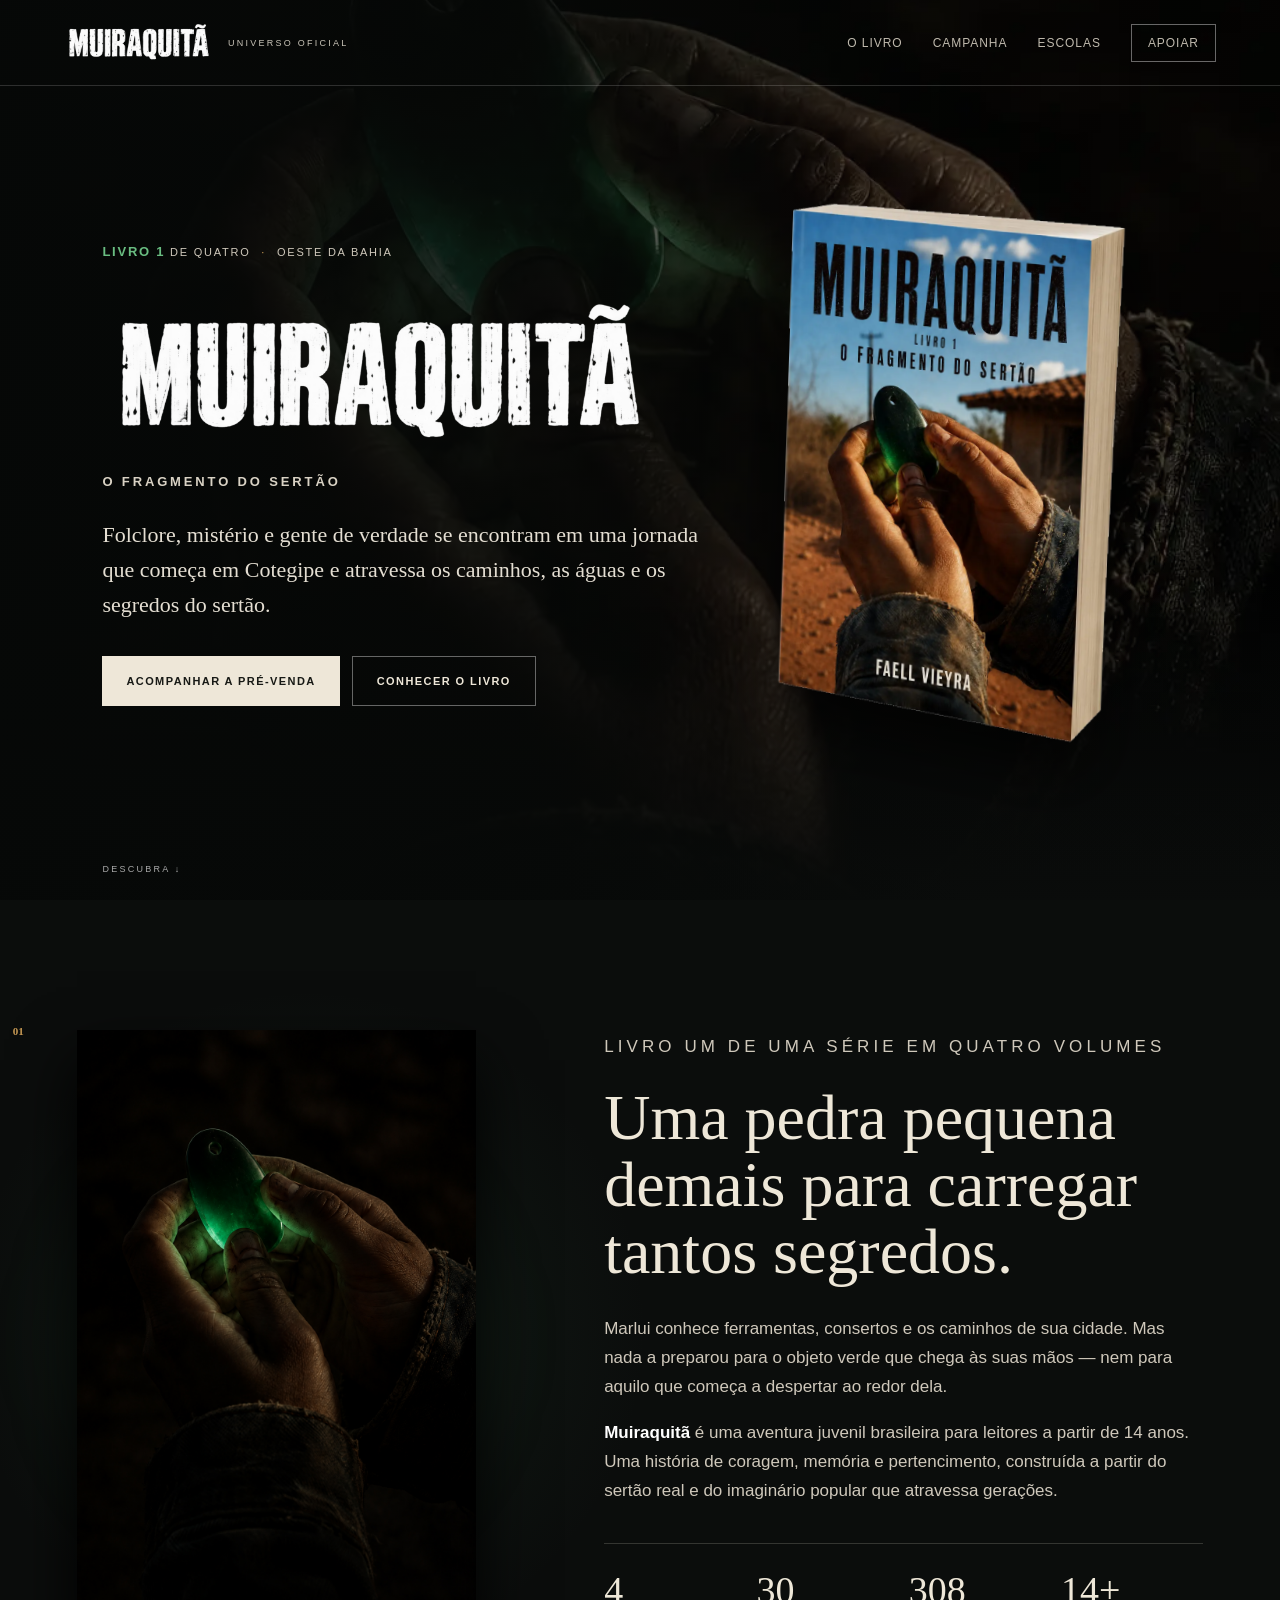
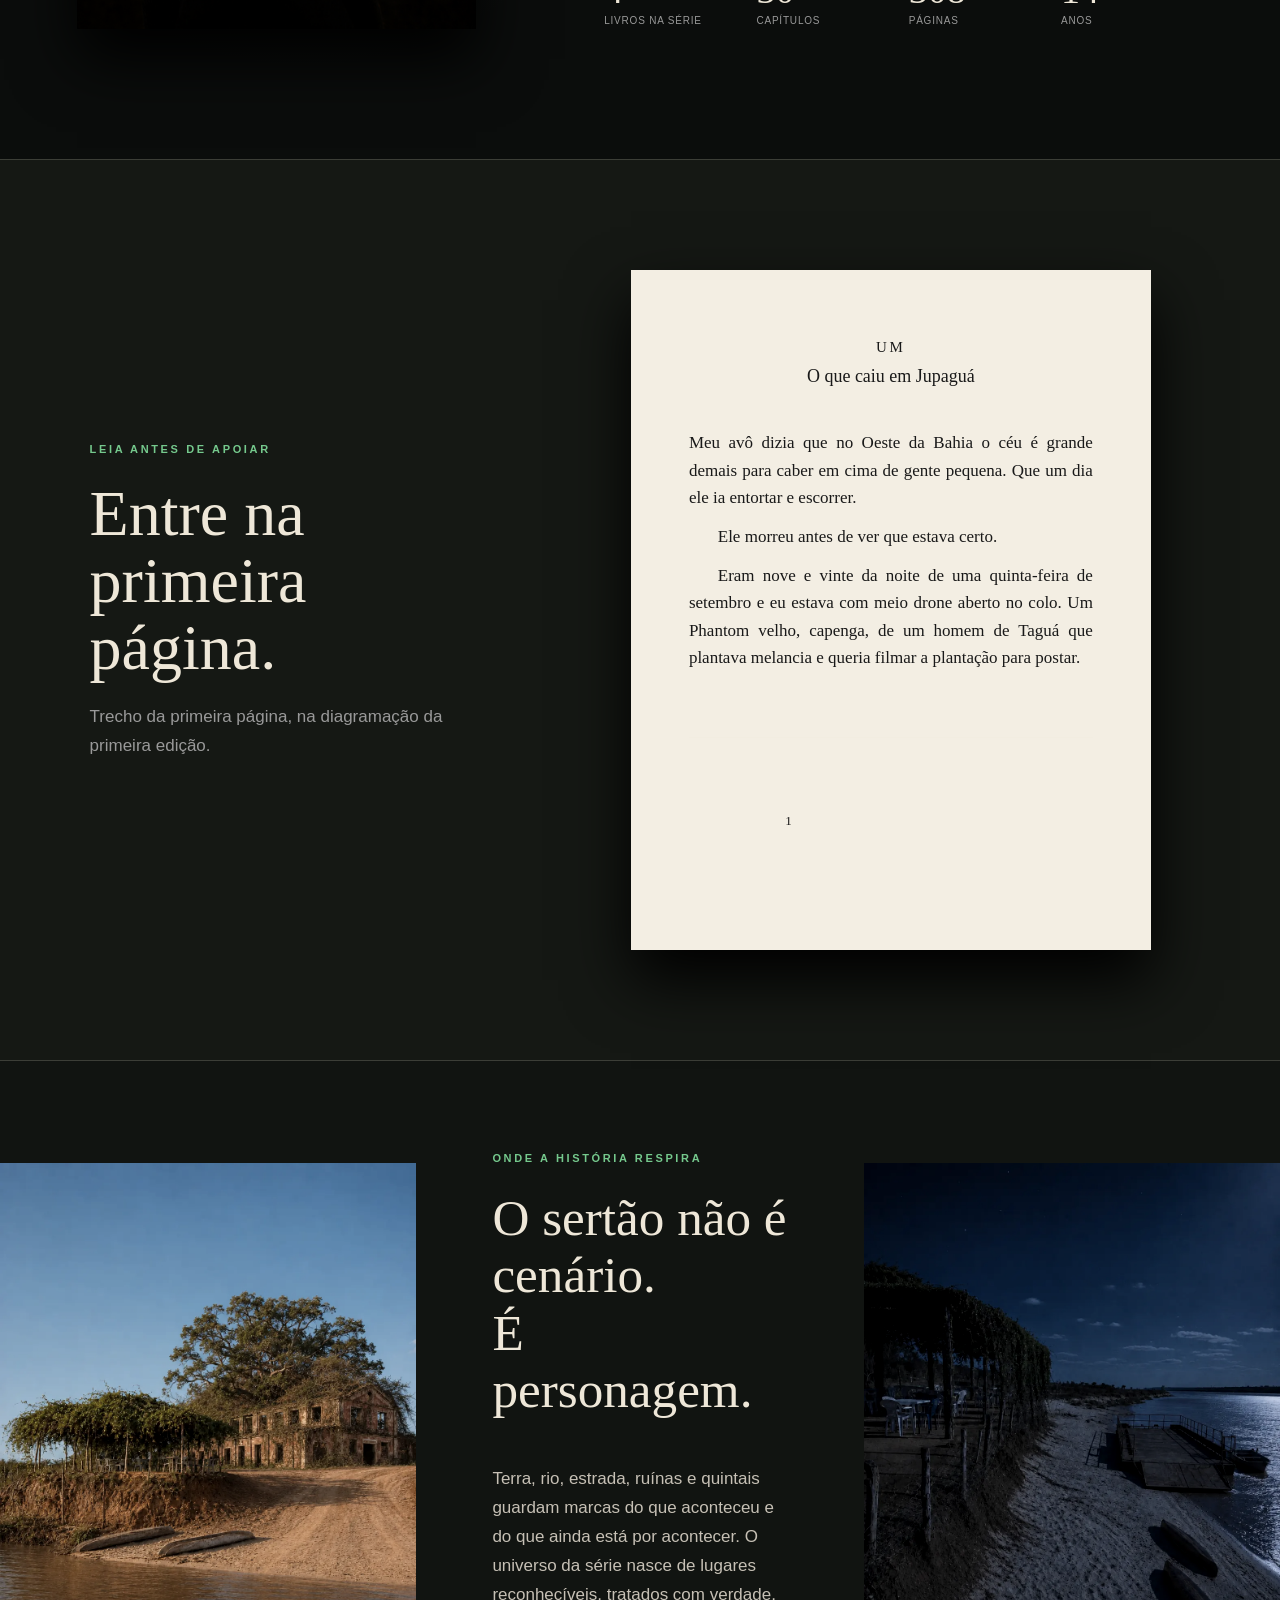
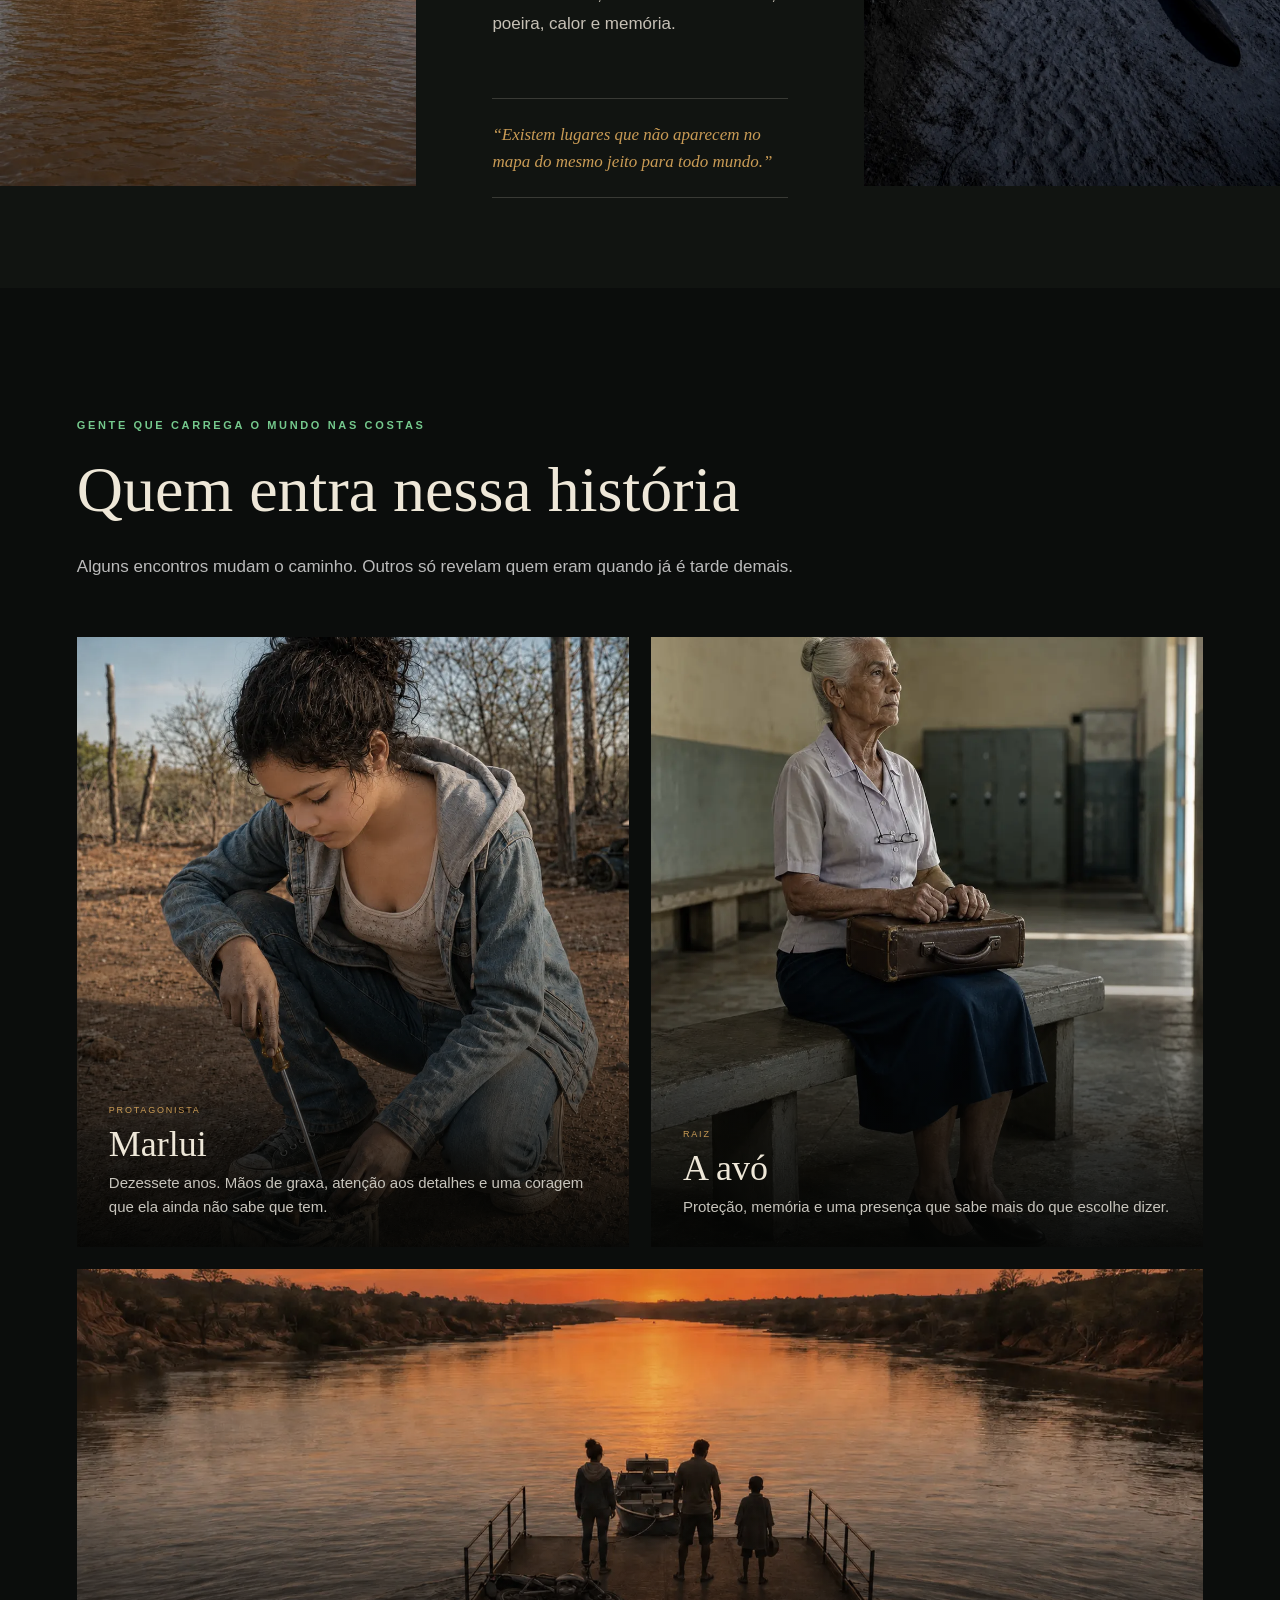
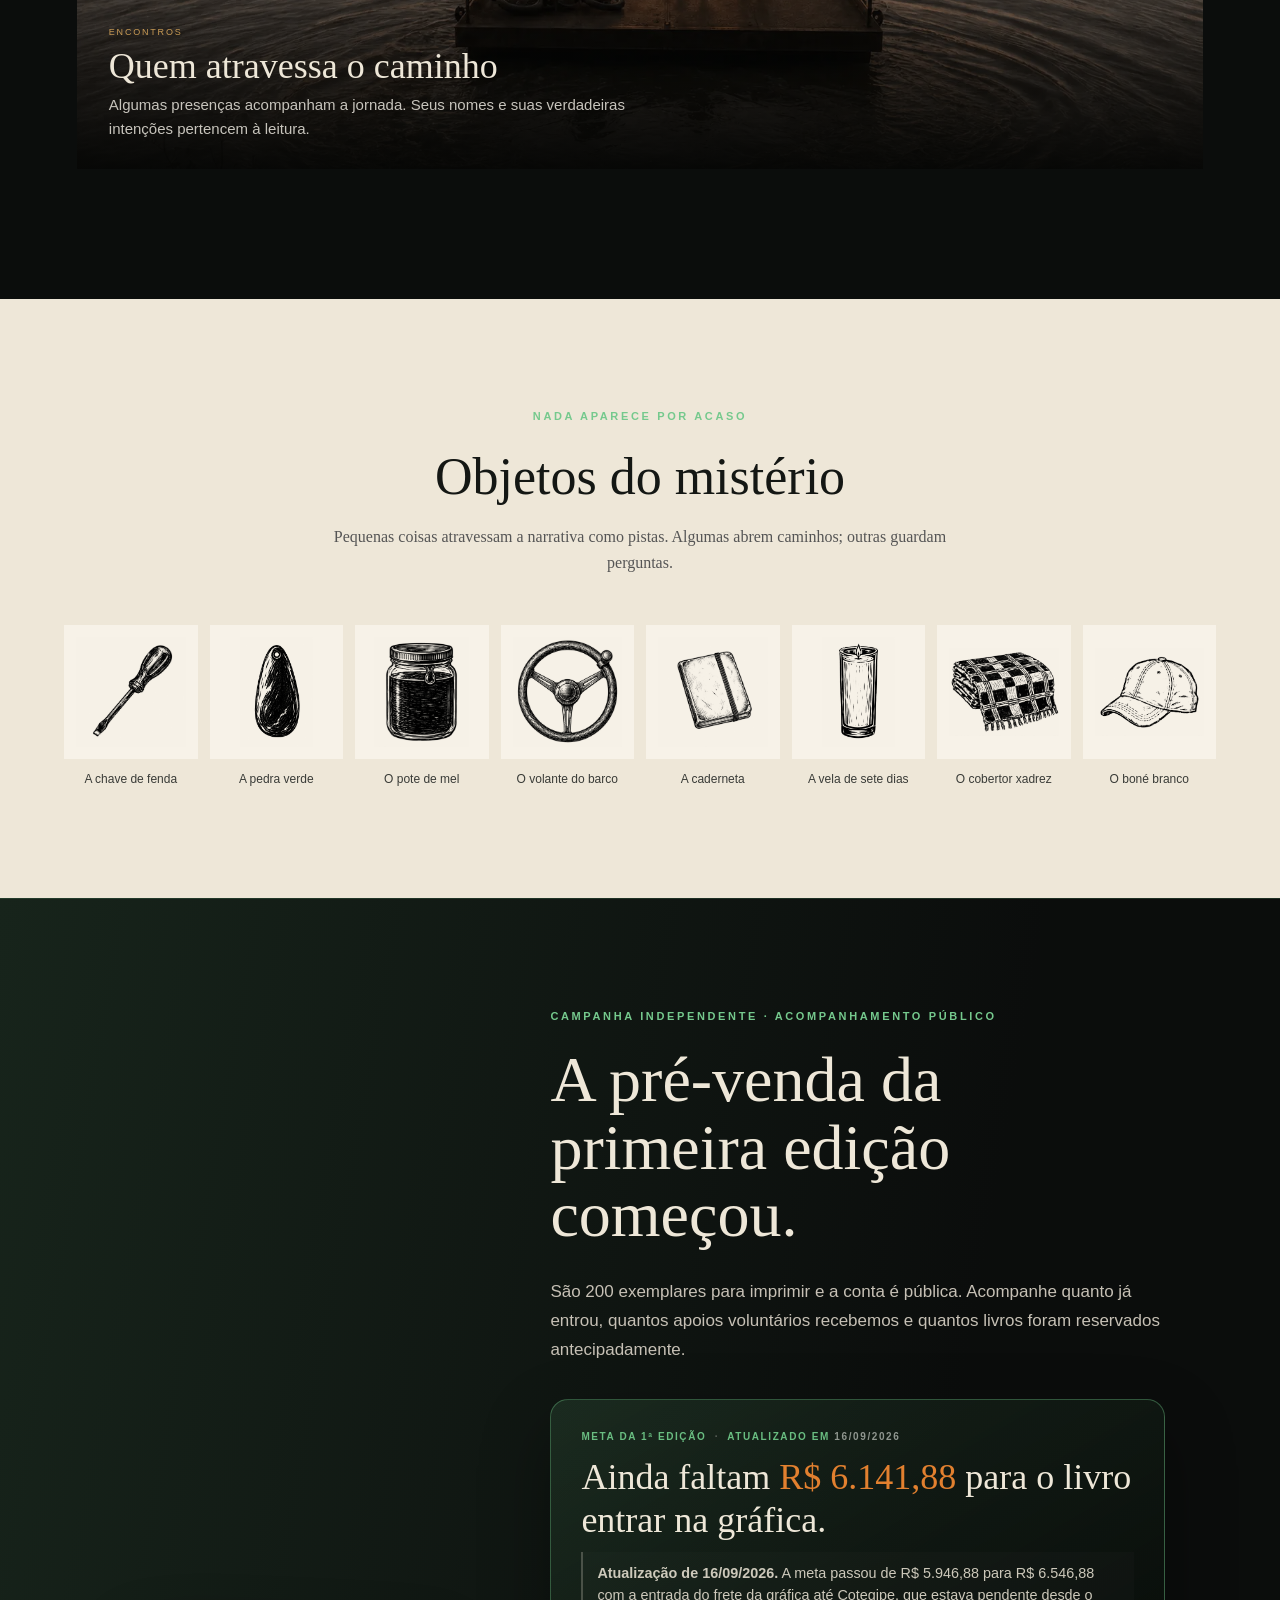
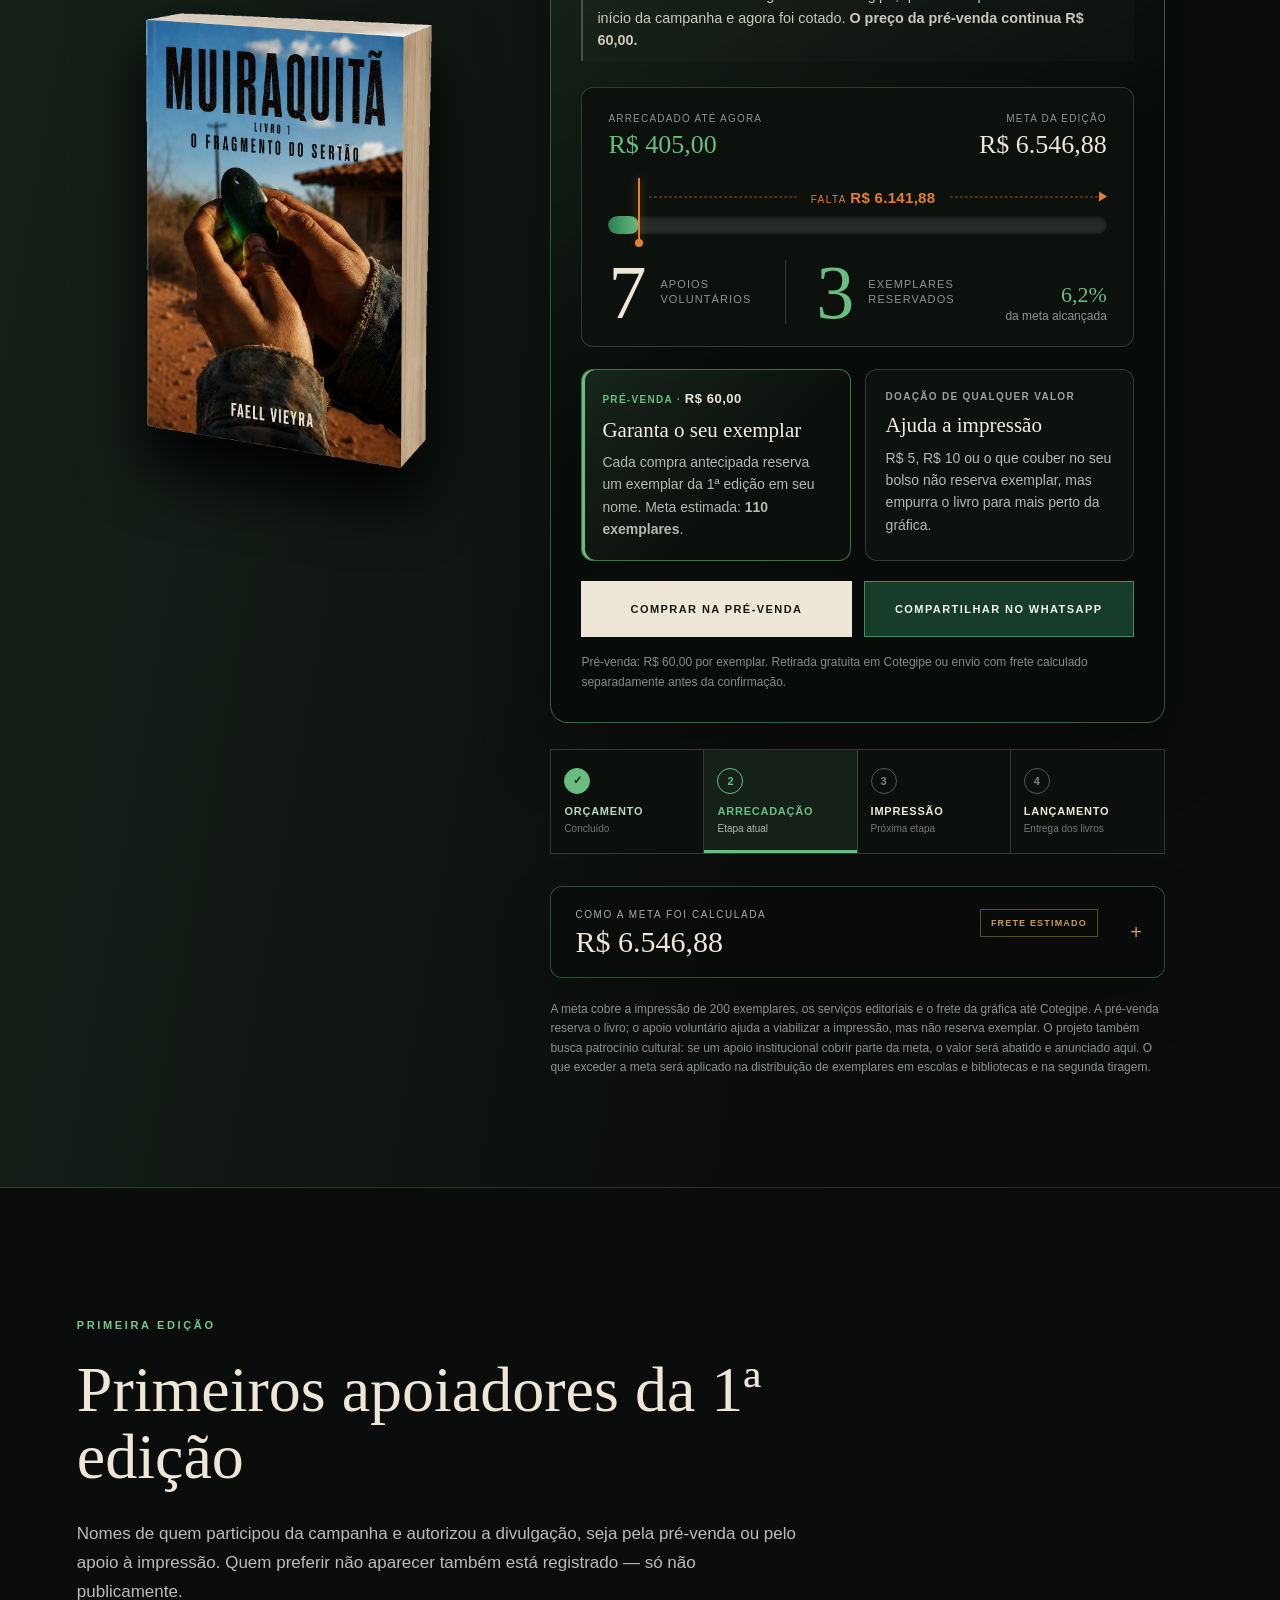
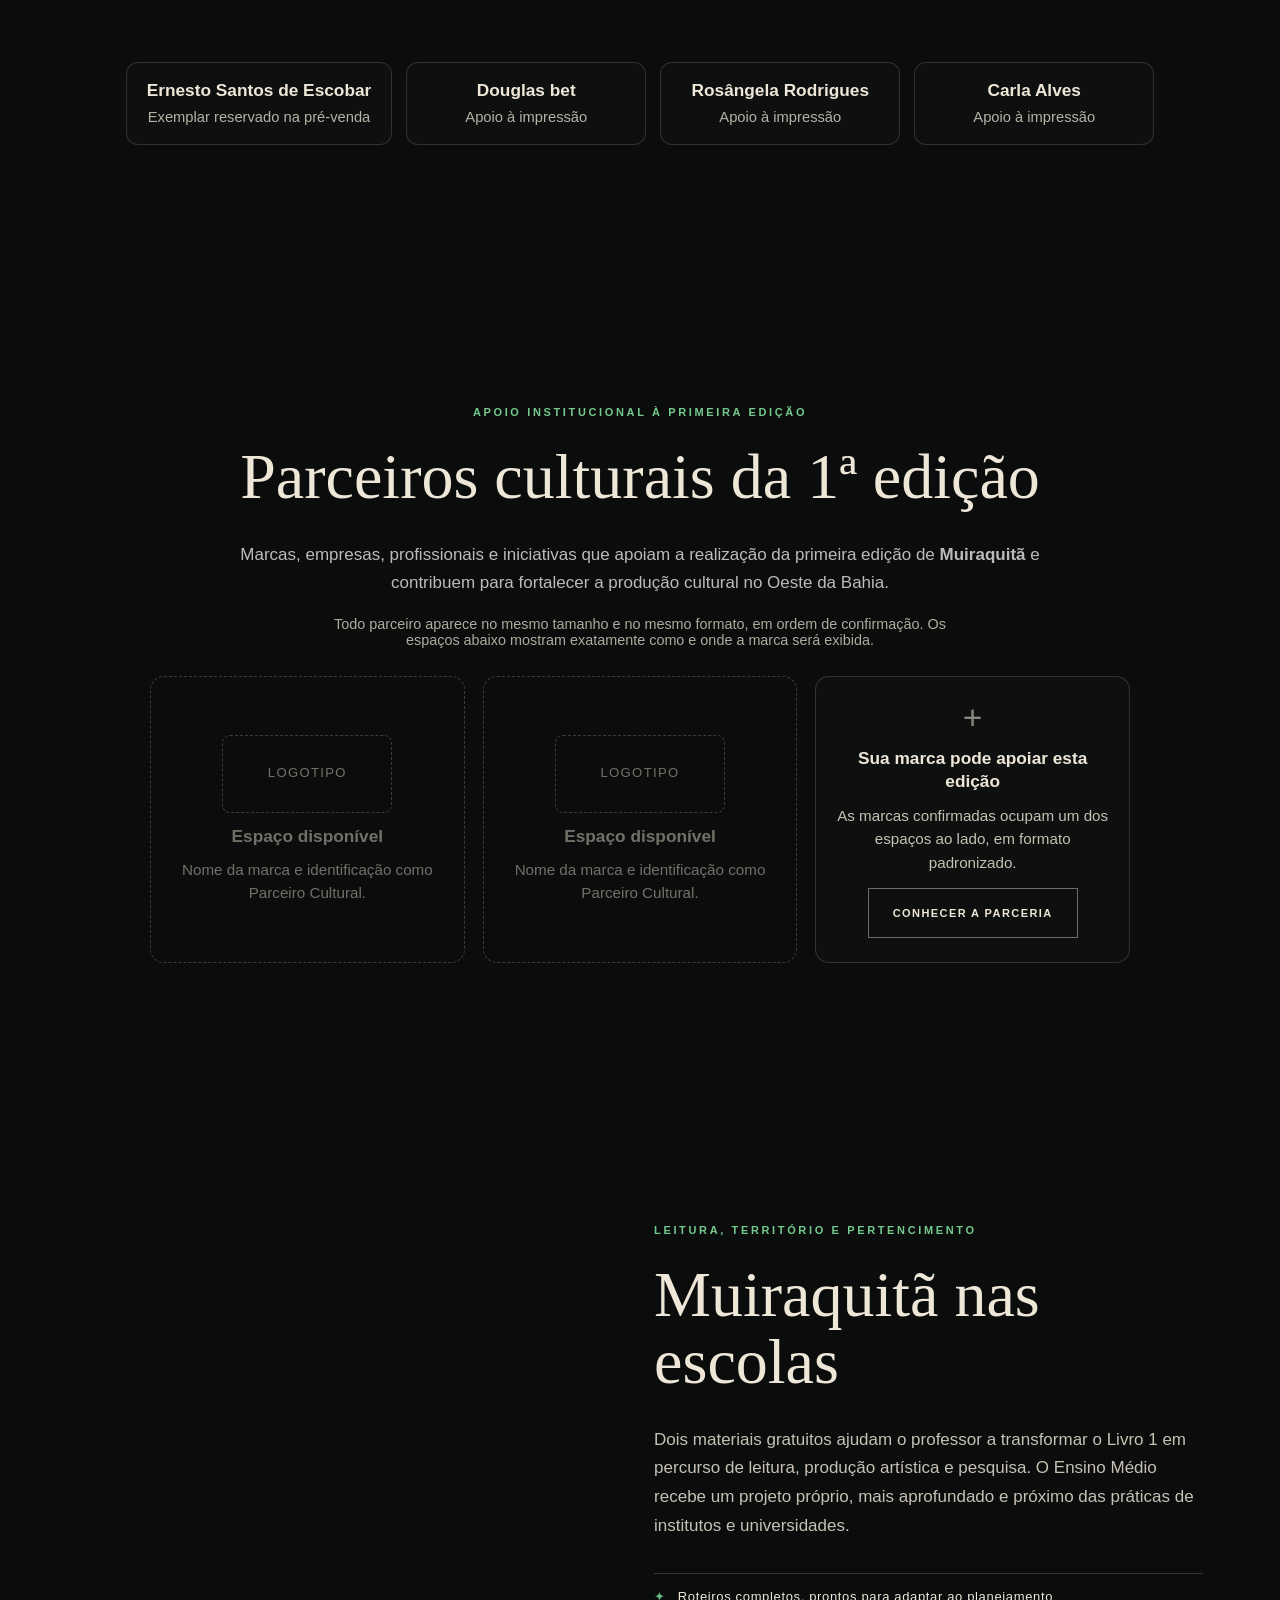
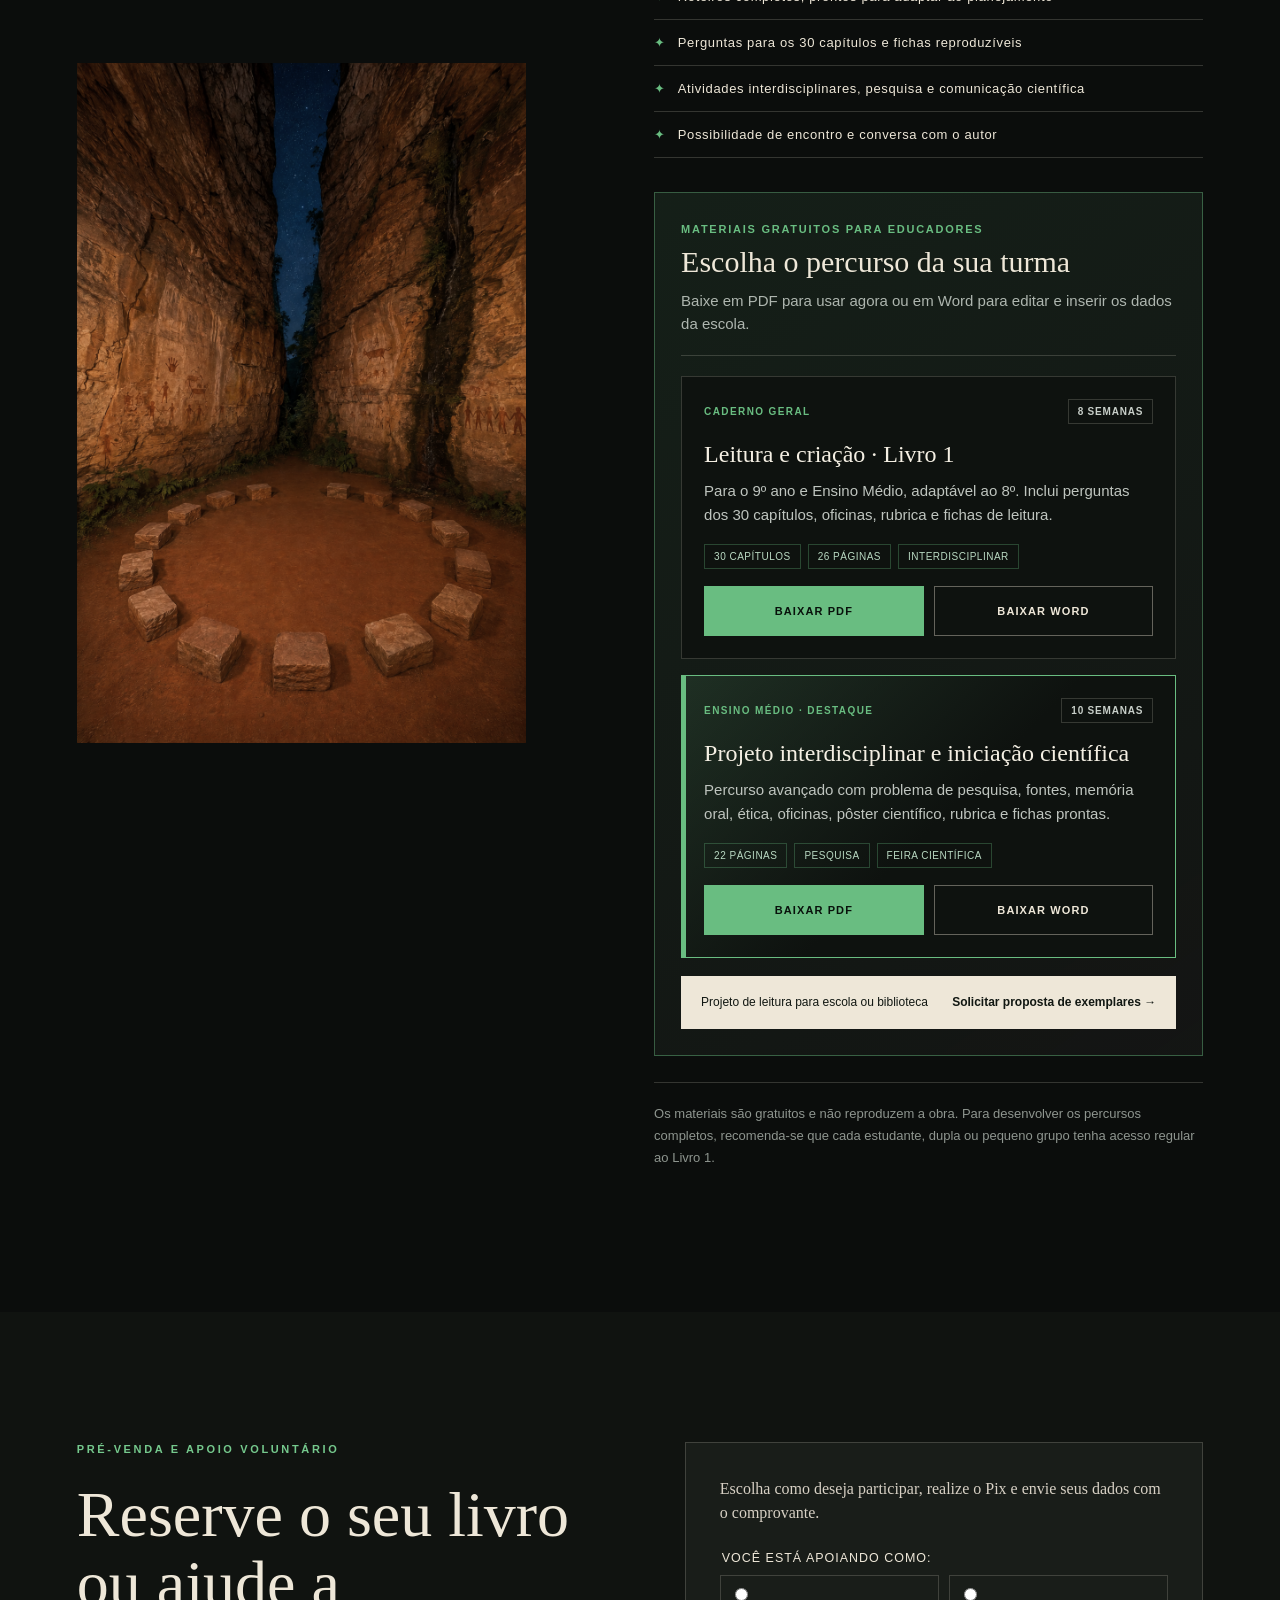
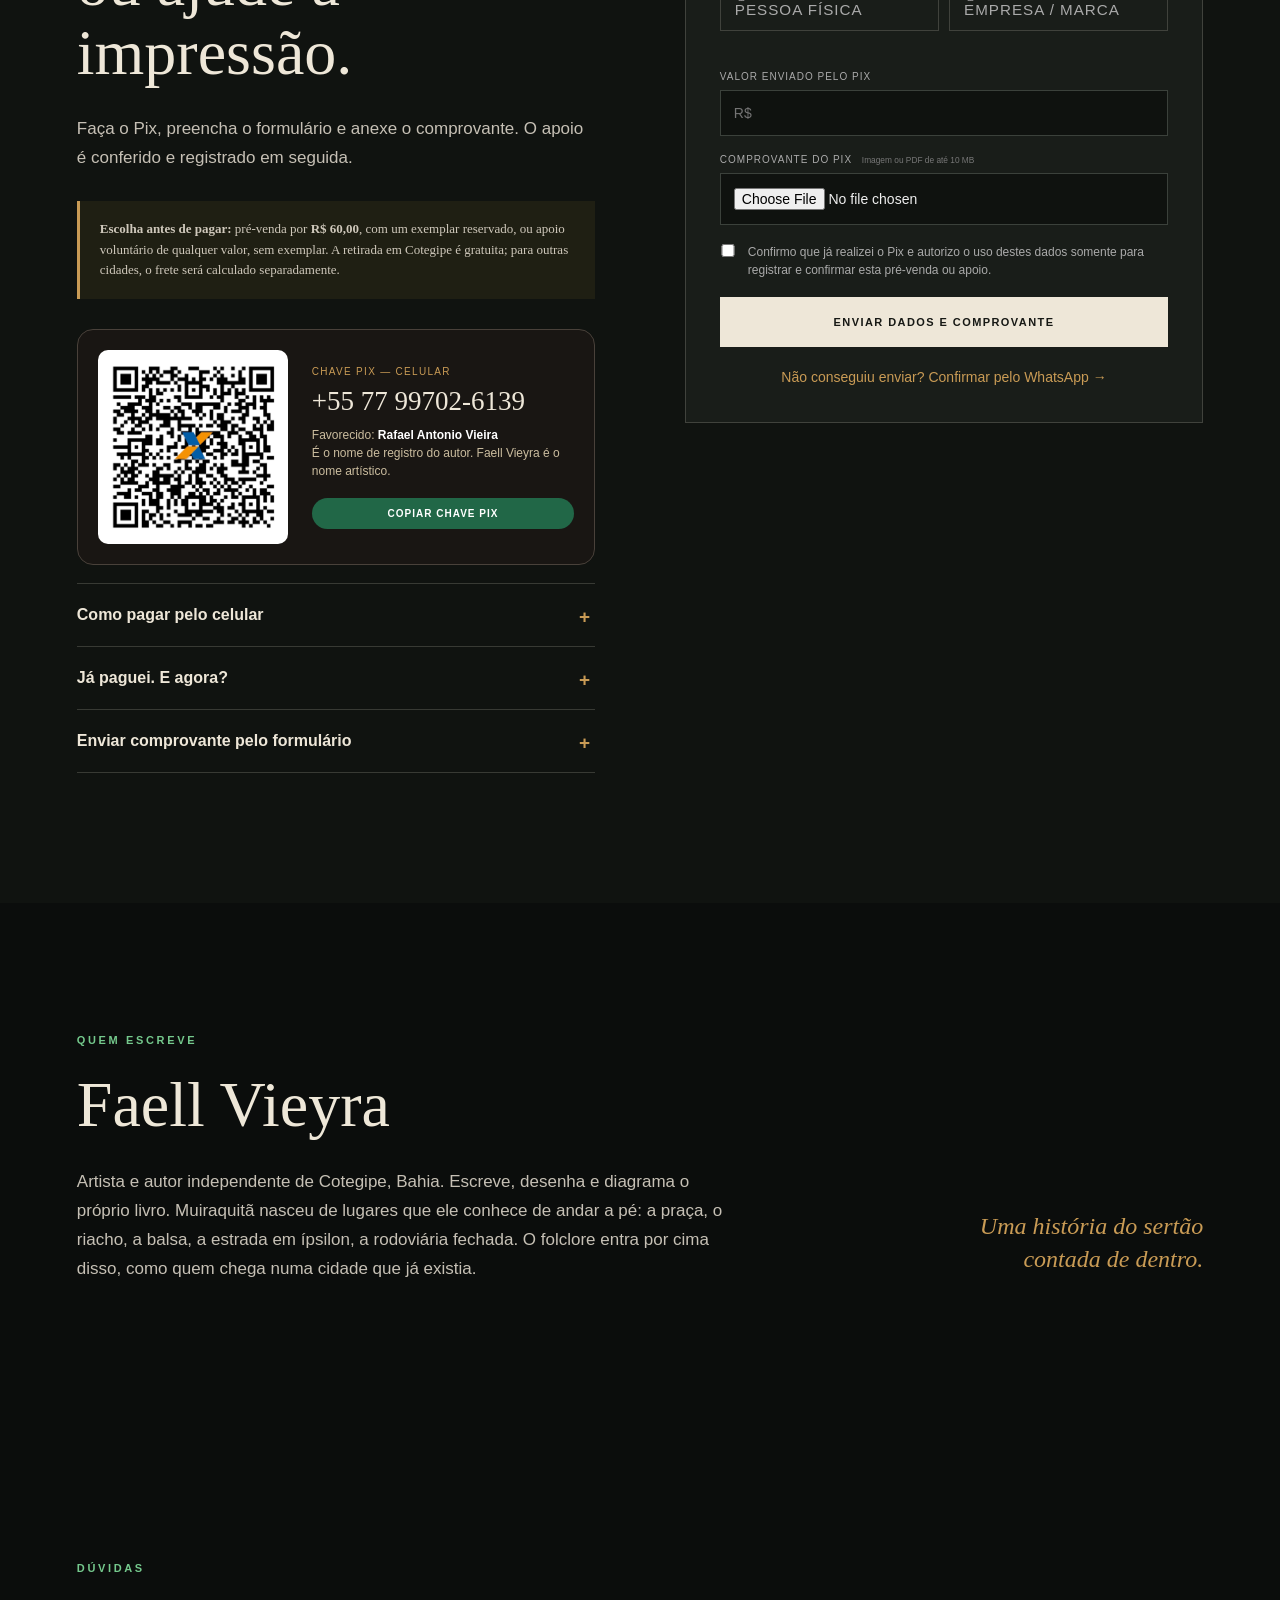
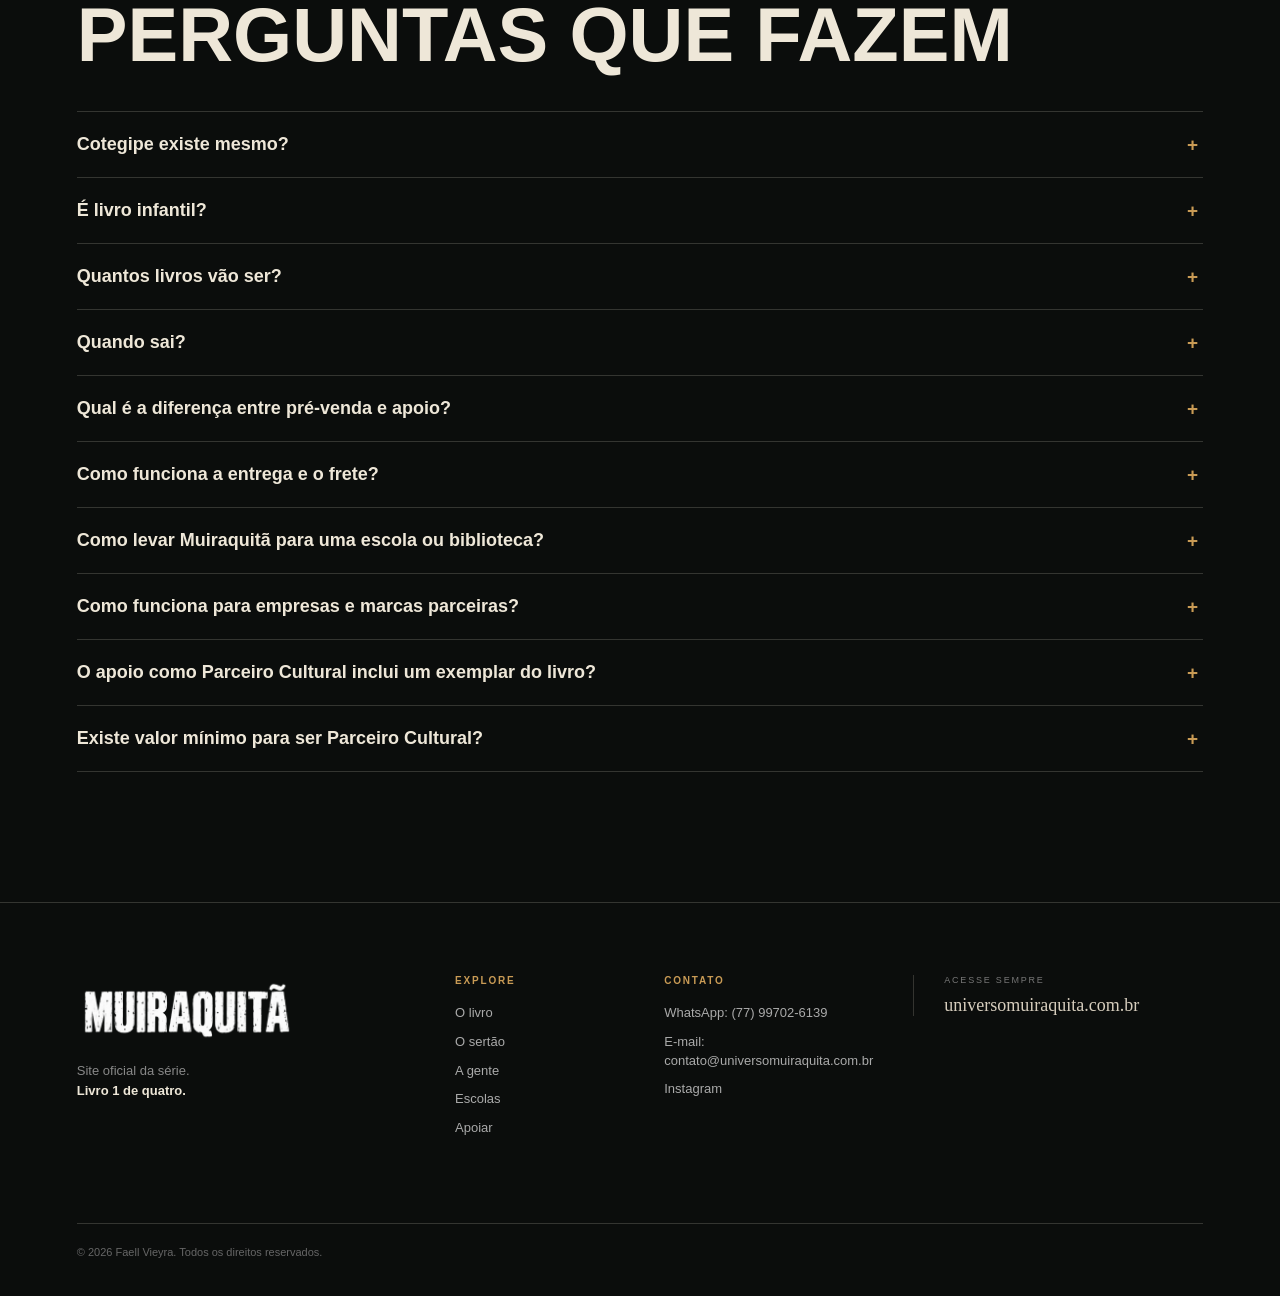
==== commit d6211e1e: "Add files via upload" ====
--- a/index.html
+++ b/index.html
@@ -289,6 +289,18 @@
       font-size: .86rem;
       opacity: .72;
     }
+
+    /* Aviso de mudança na meta — fica visível sem precisar abrir o orçamento */
+    .goalchart .gc-change {
+      margin: 10px 0 0;
+      padding: 10px 14px;
+      border-left: 2px solid rgba(238, 231, 216, .28);
+      background: rgba(255, 255, 255, .02);
+      font-size: .9rem;
+      line-height: 1.55;
+      opacity: .85;
+    }
+    .goalchart .gc-change b { opacity: 1; }
 
     @media (max-width: 700px) {
       .first-readers .readers-grid,
@@ -535,6 +547,7 @@
 <p class="goalchart-kicker">Meta da 1ª edição <i>·</i> atualizado em <b id="gc-updated">16/09/2026</b>
 </p>
 <h3 id="goalchart-title">Ainda faltam <b id="gc-remaining">R$ 6.141,88</b> para o livro entrar na gráfica.</h3>
+<p class="gc-change"><b>Atualização de 16/09/2026.</b> A meta passou de R$ 5.946,88 para R$ 6.546,88 com a entrada do frete da gráfica até Cotegipe, que estava pendente desde o início da campanha e agora foi cotado. <b>O preço da pré-venda continua R$ 60,00.</b></p>
 </div>
 <div class="goalchart-plot">
 <div class="gc-labels">
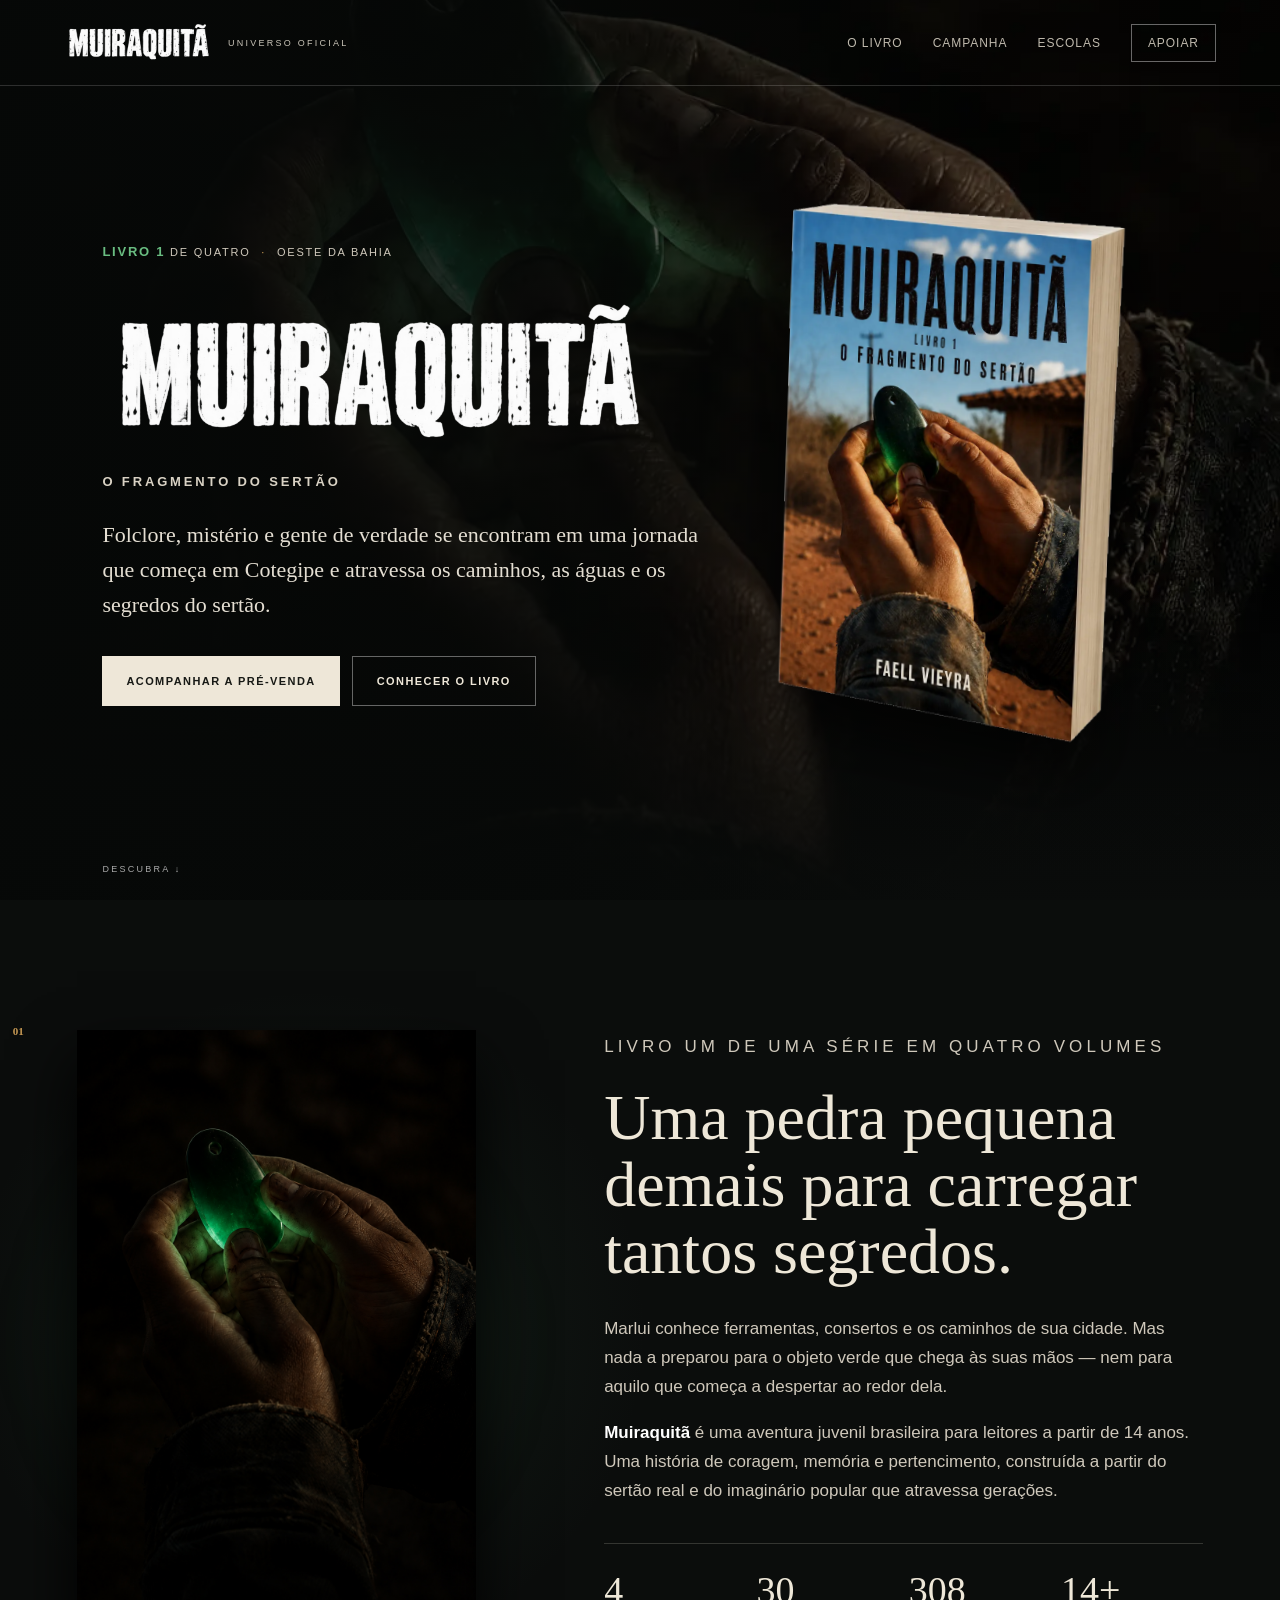
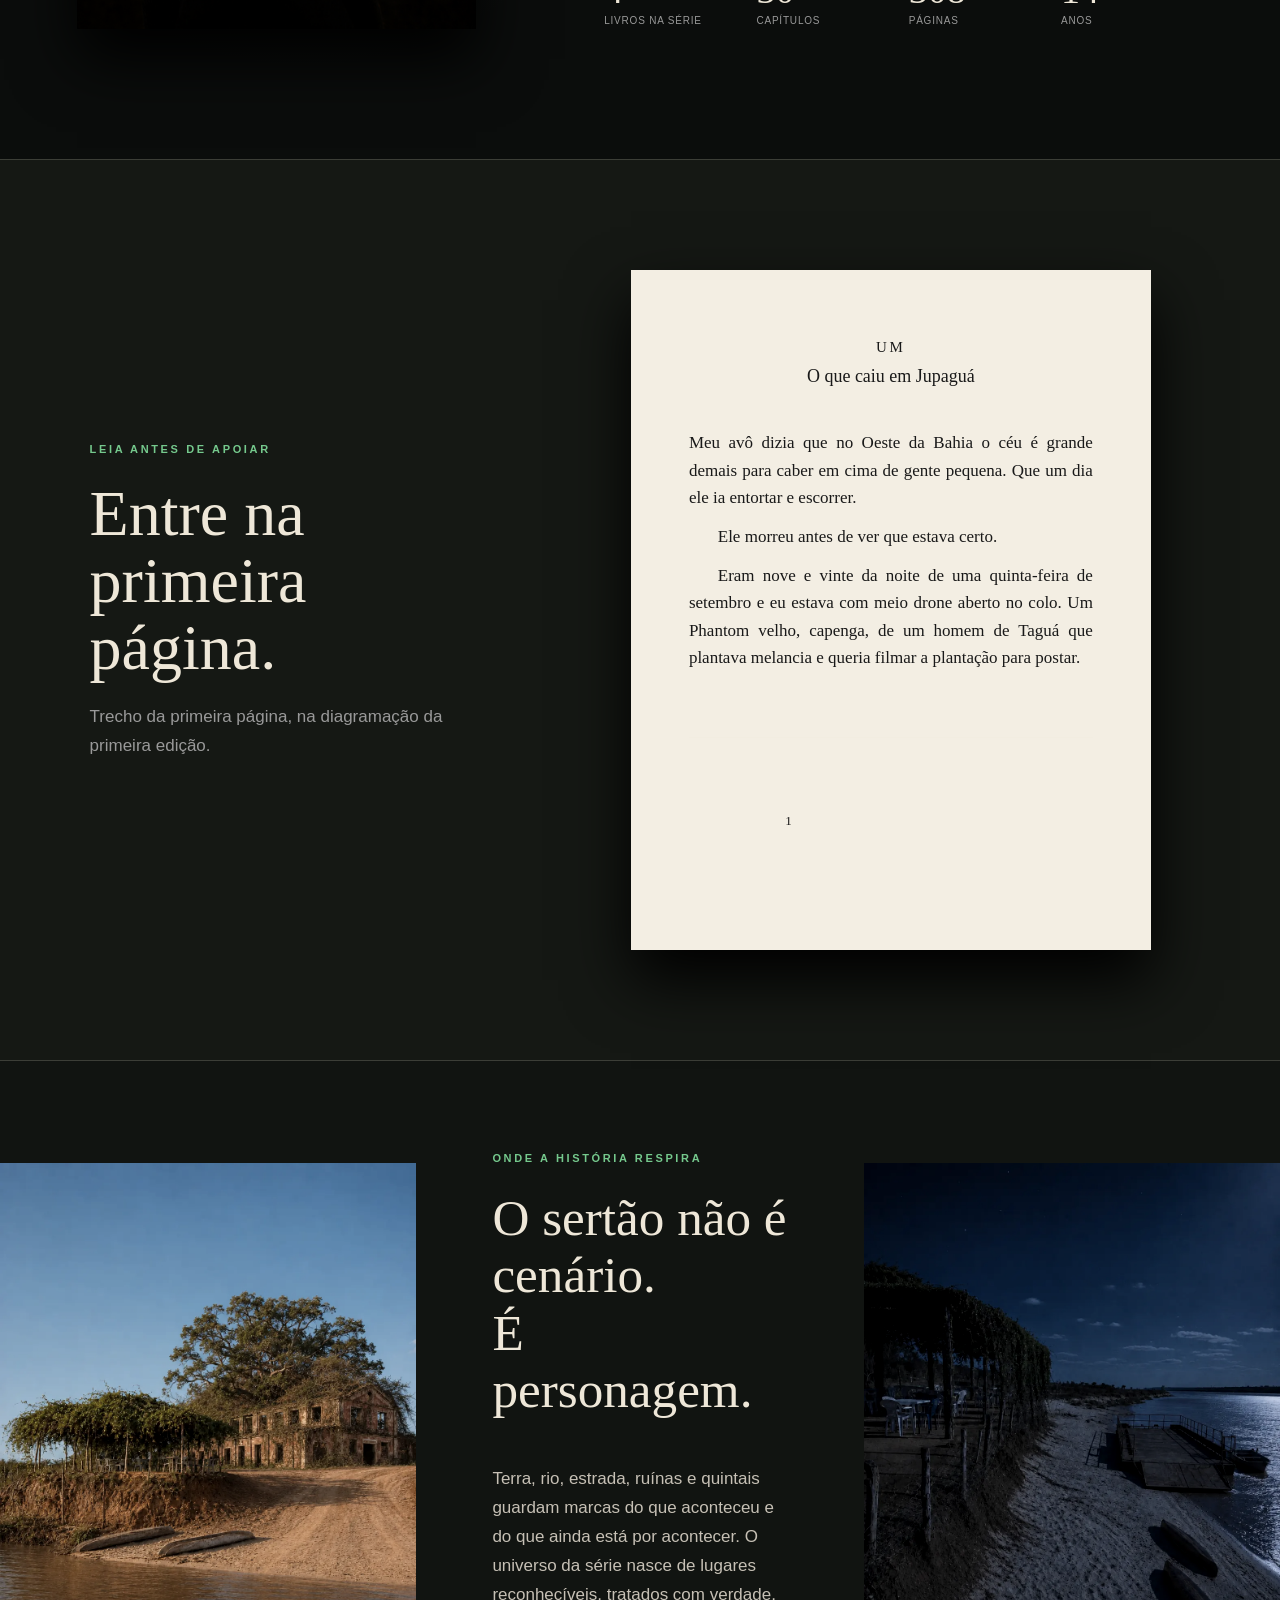
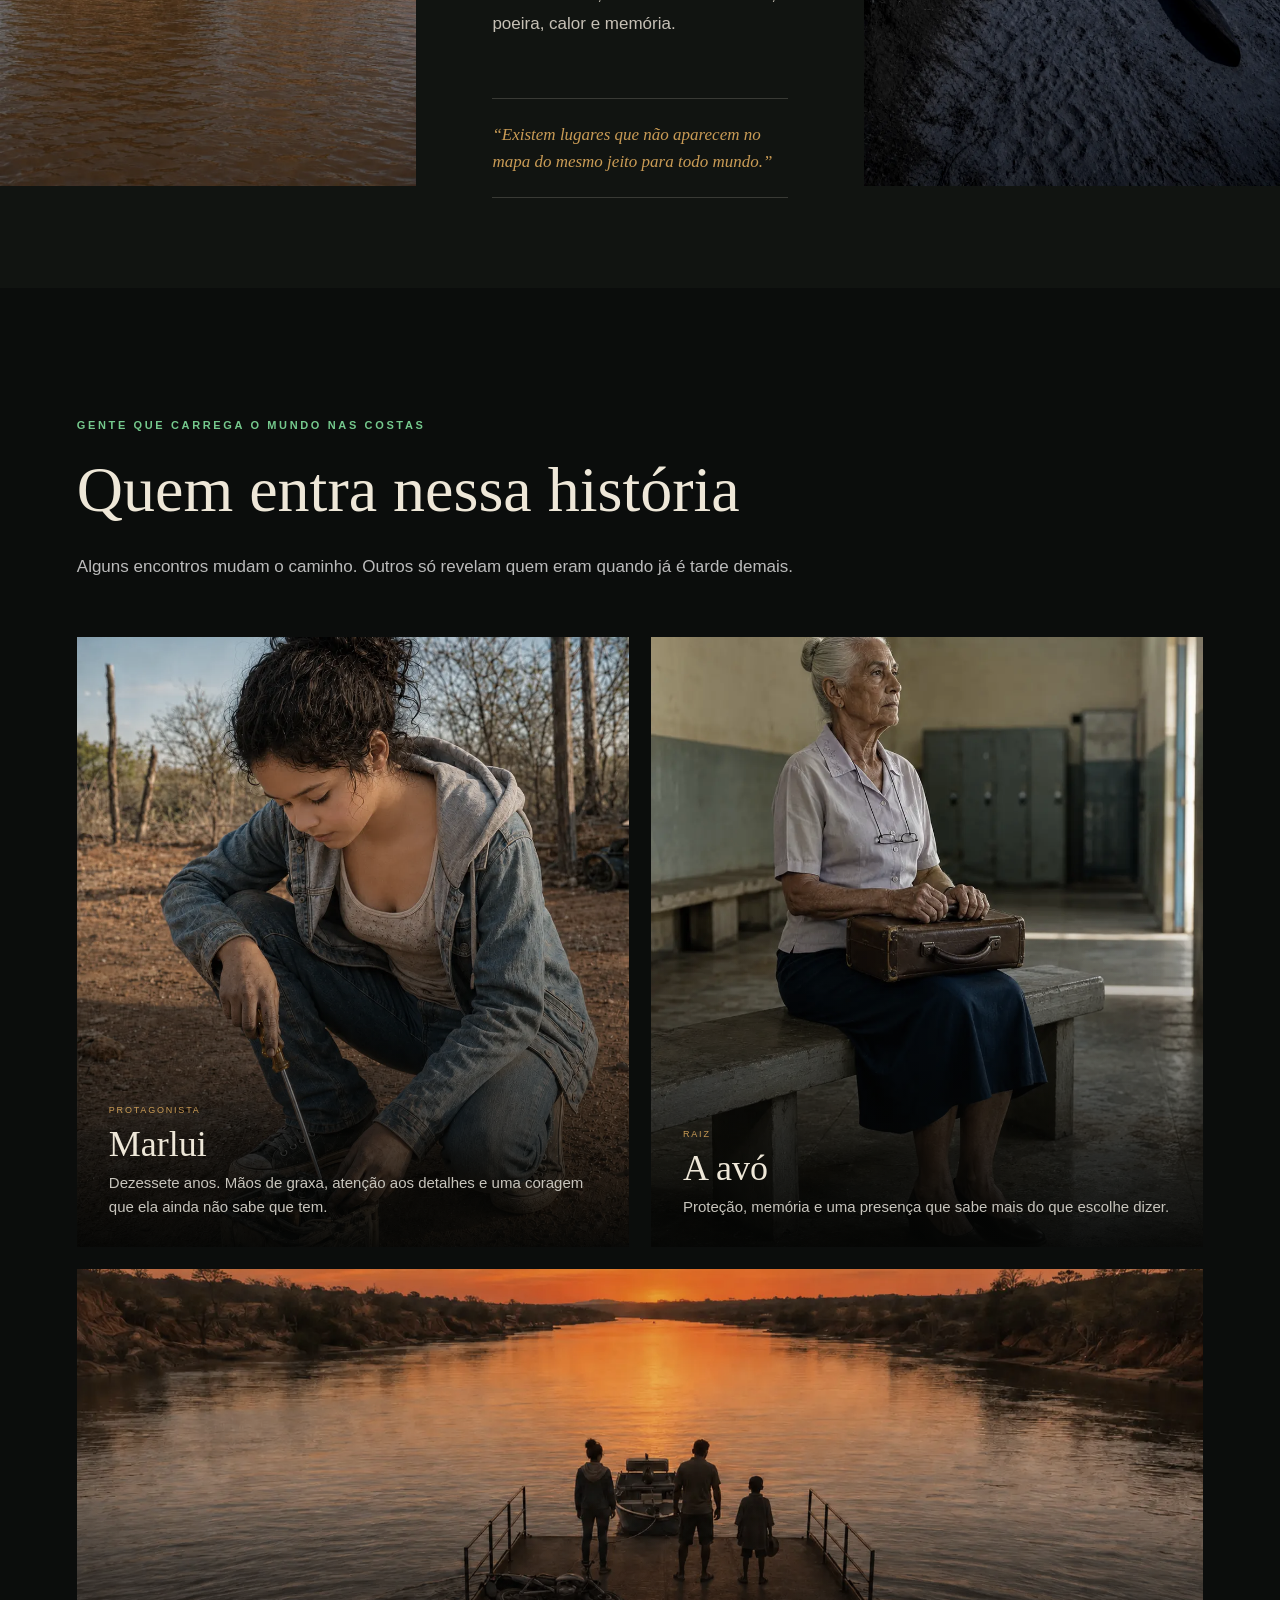
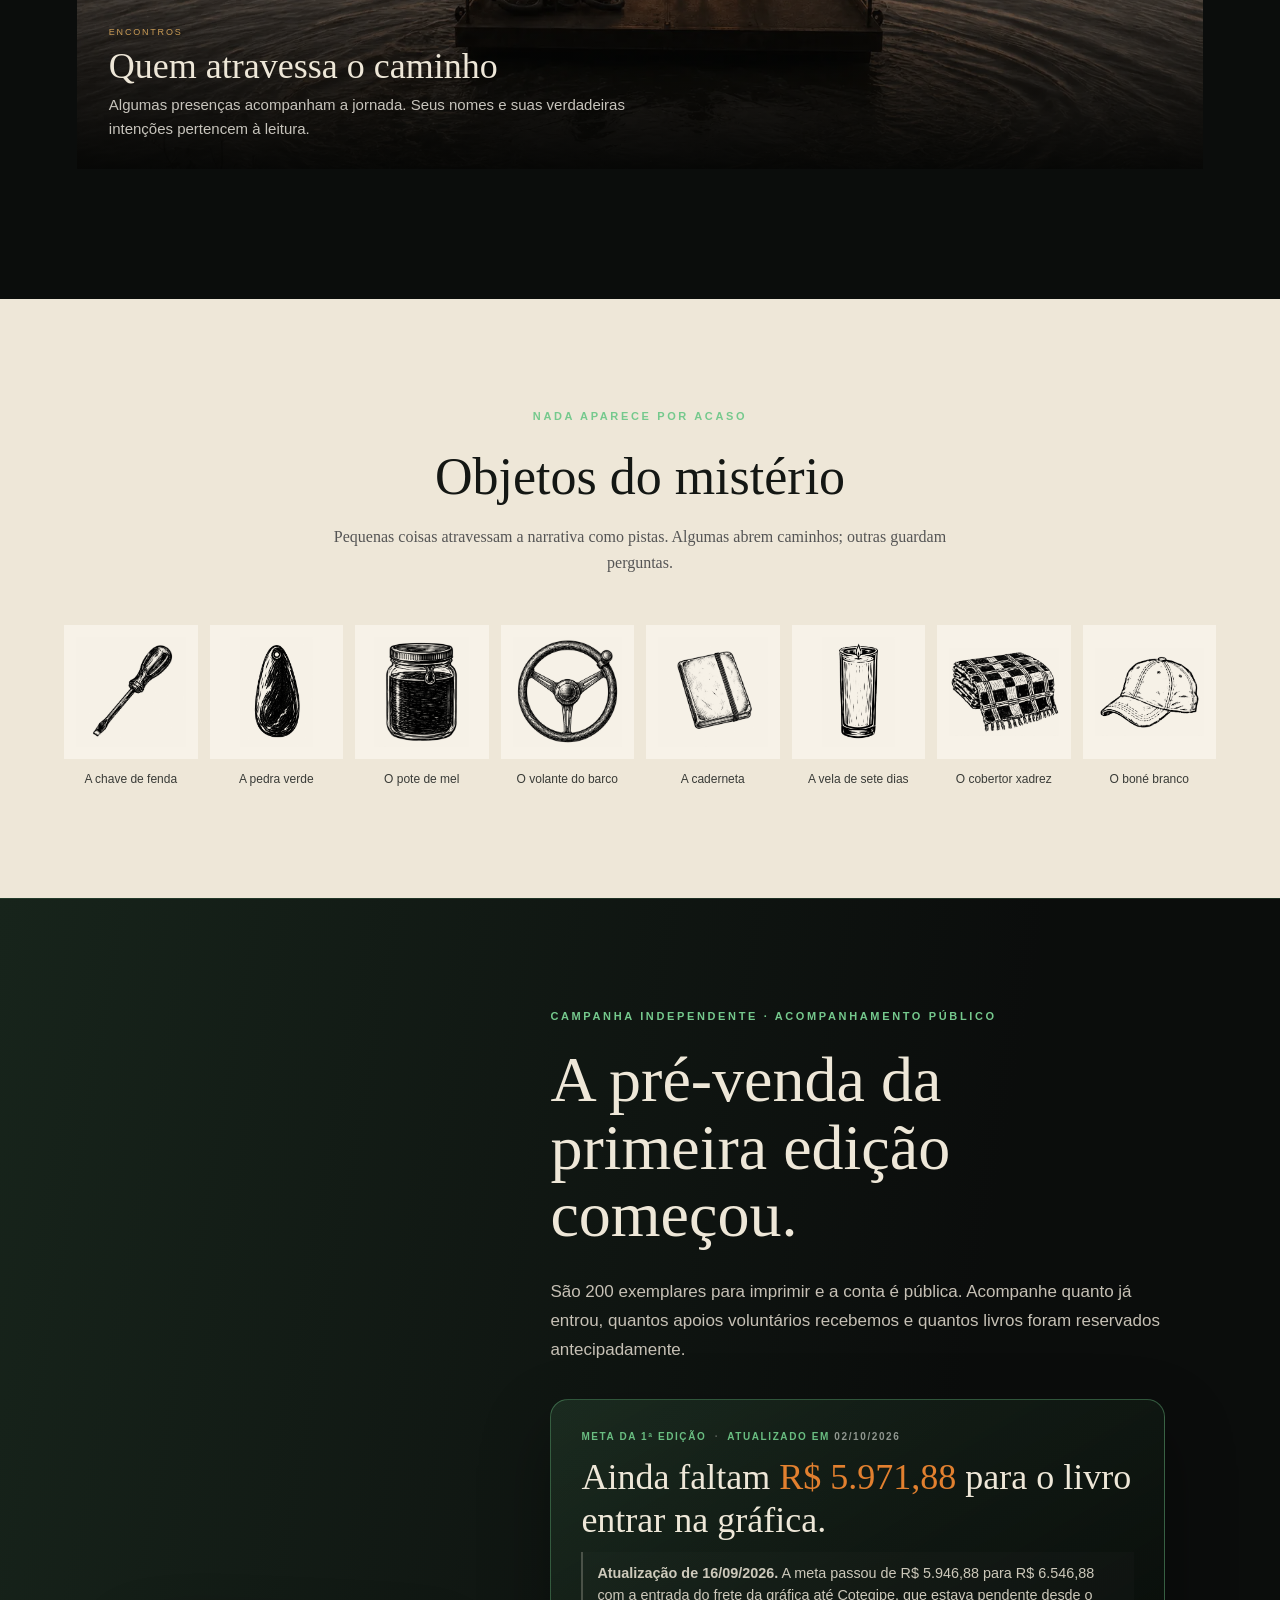
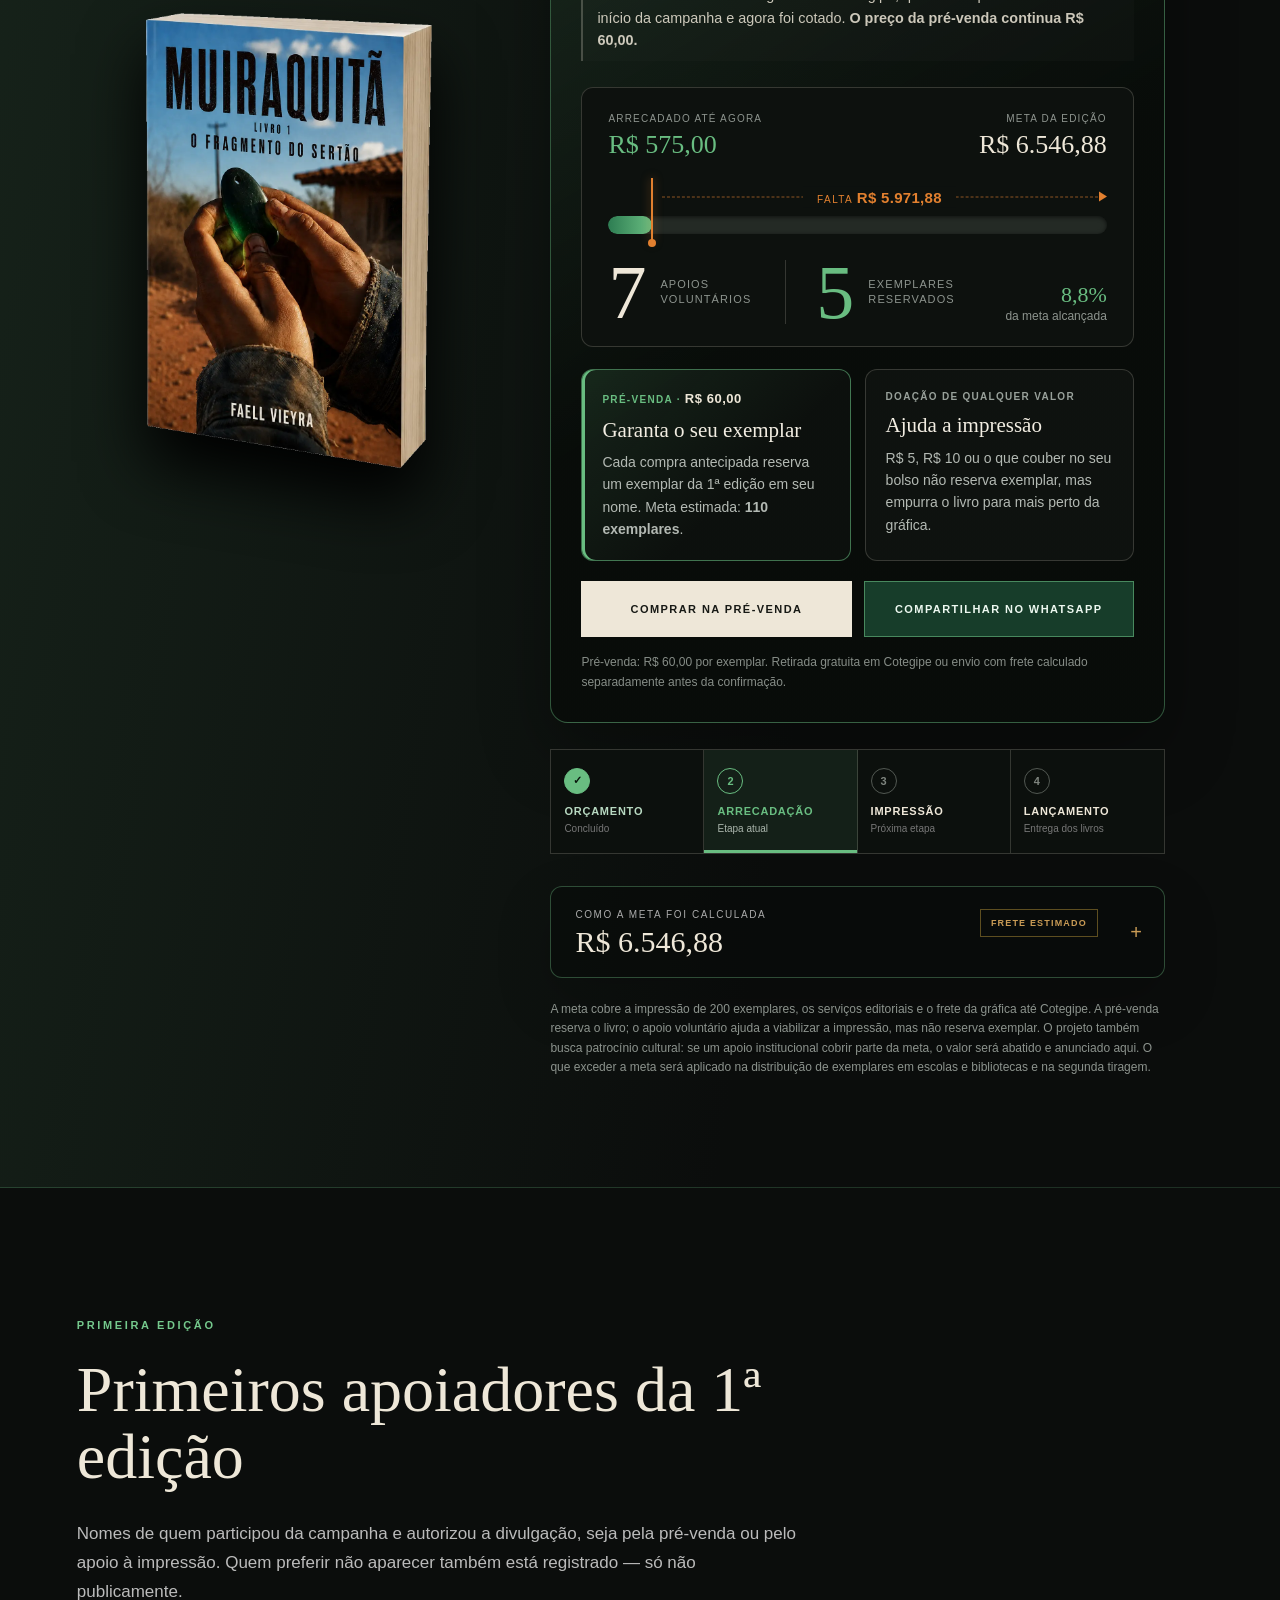
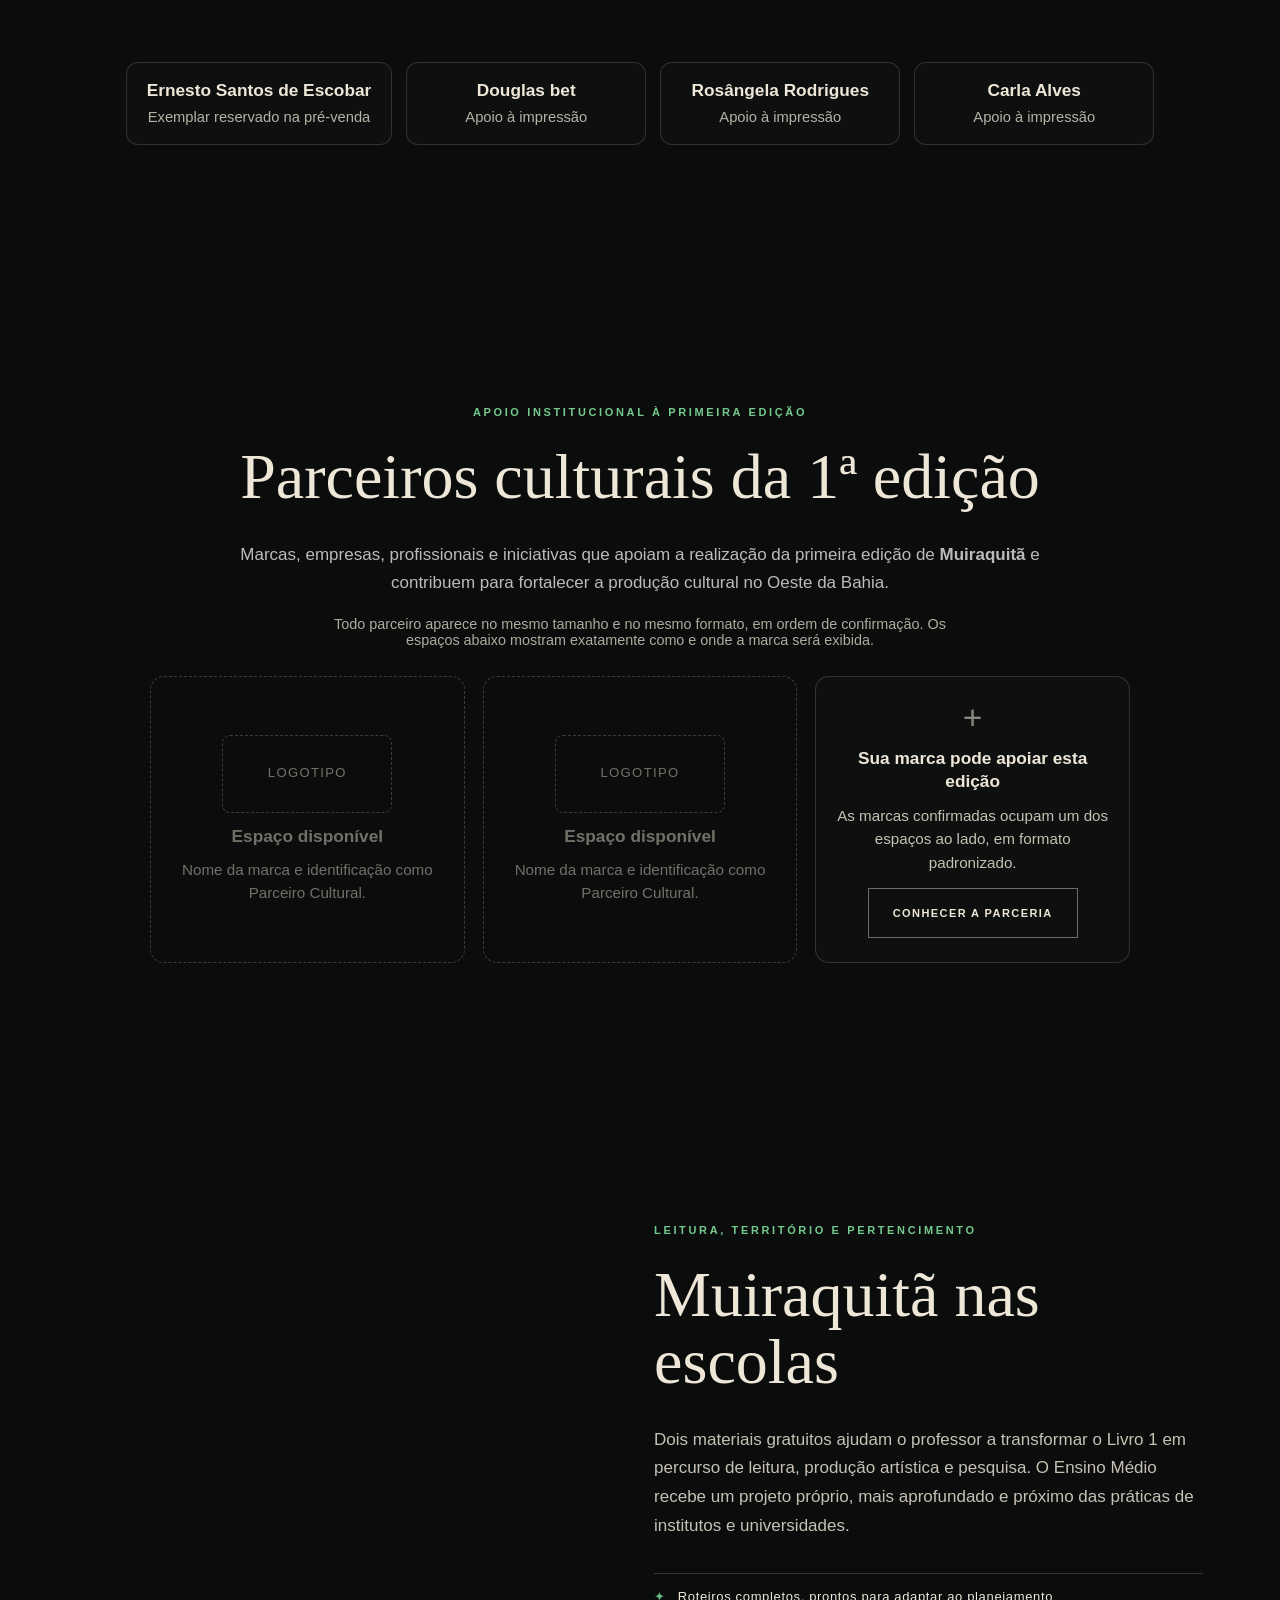
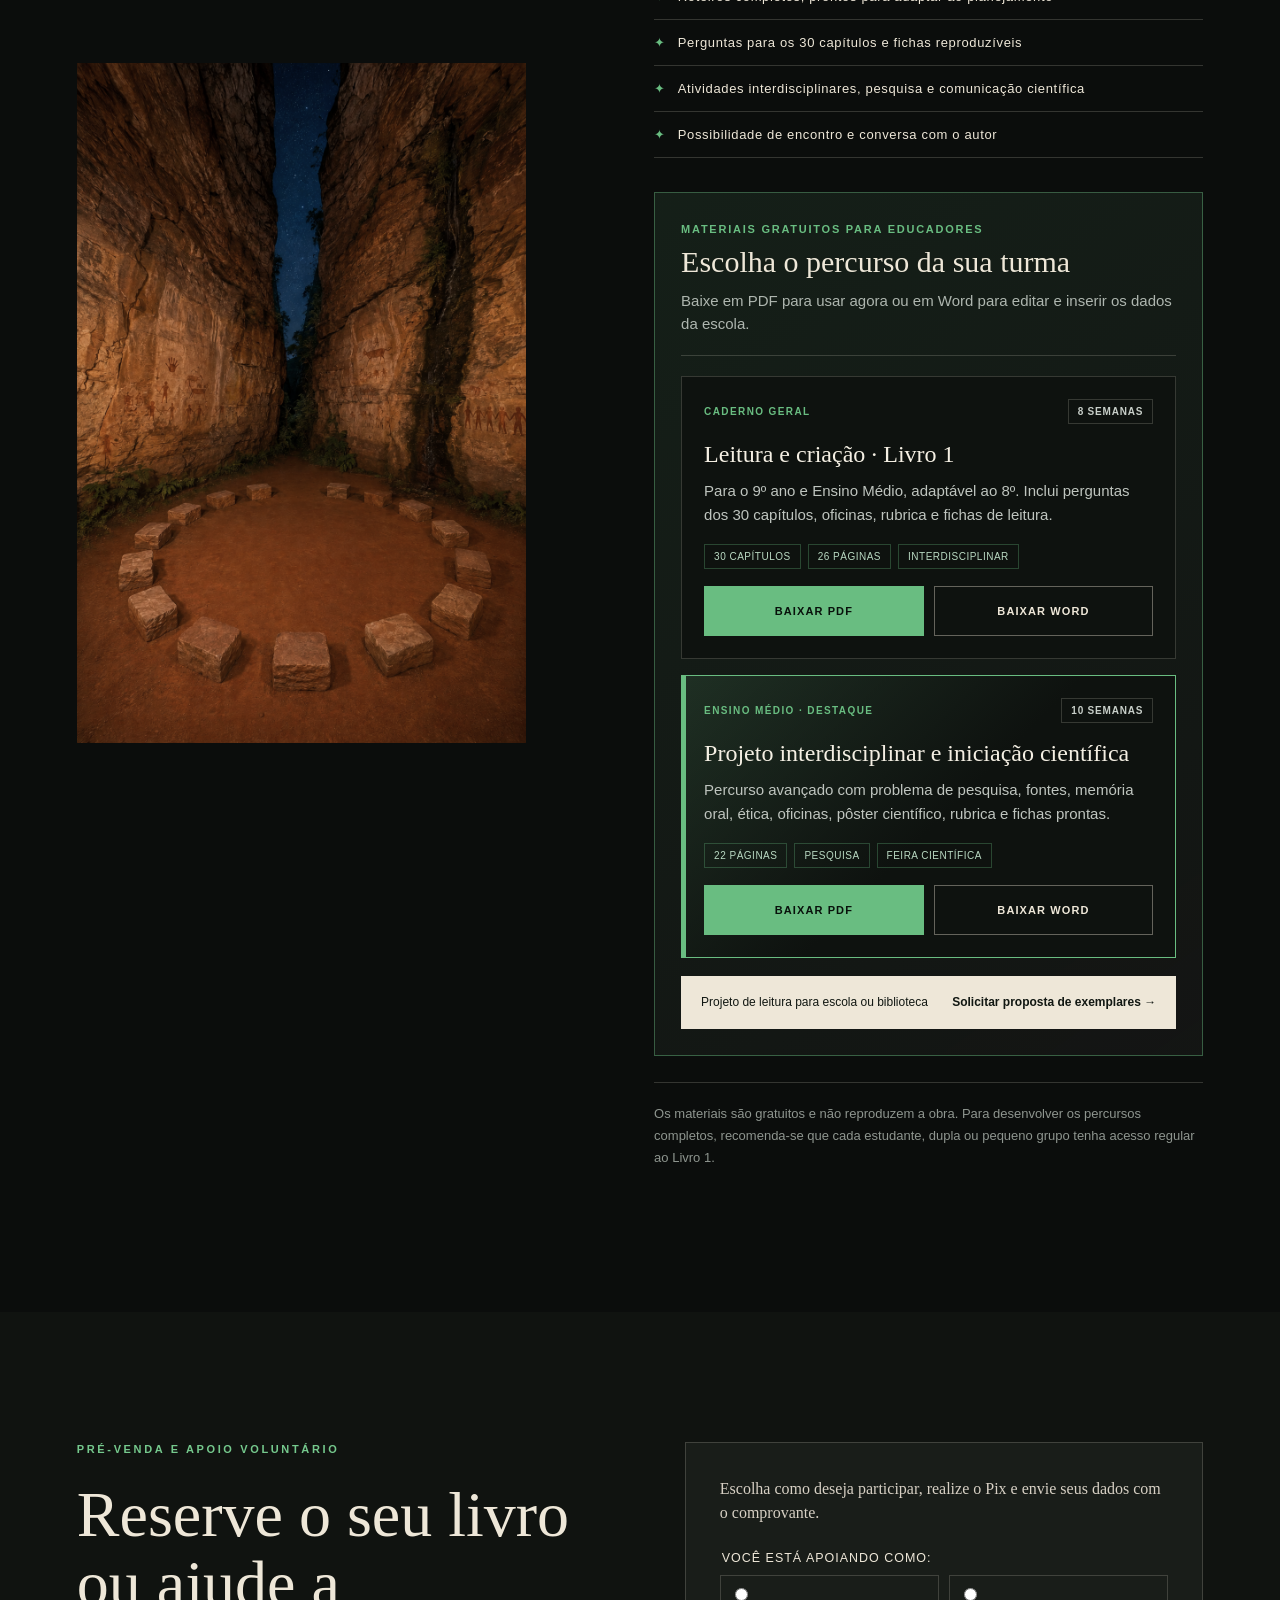
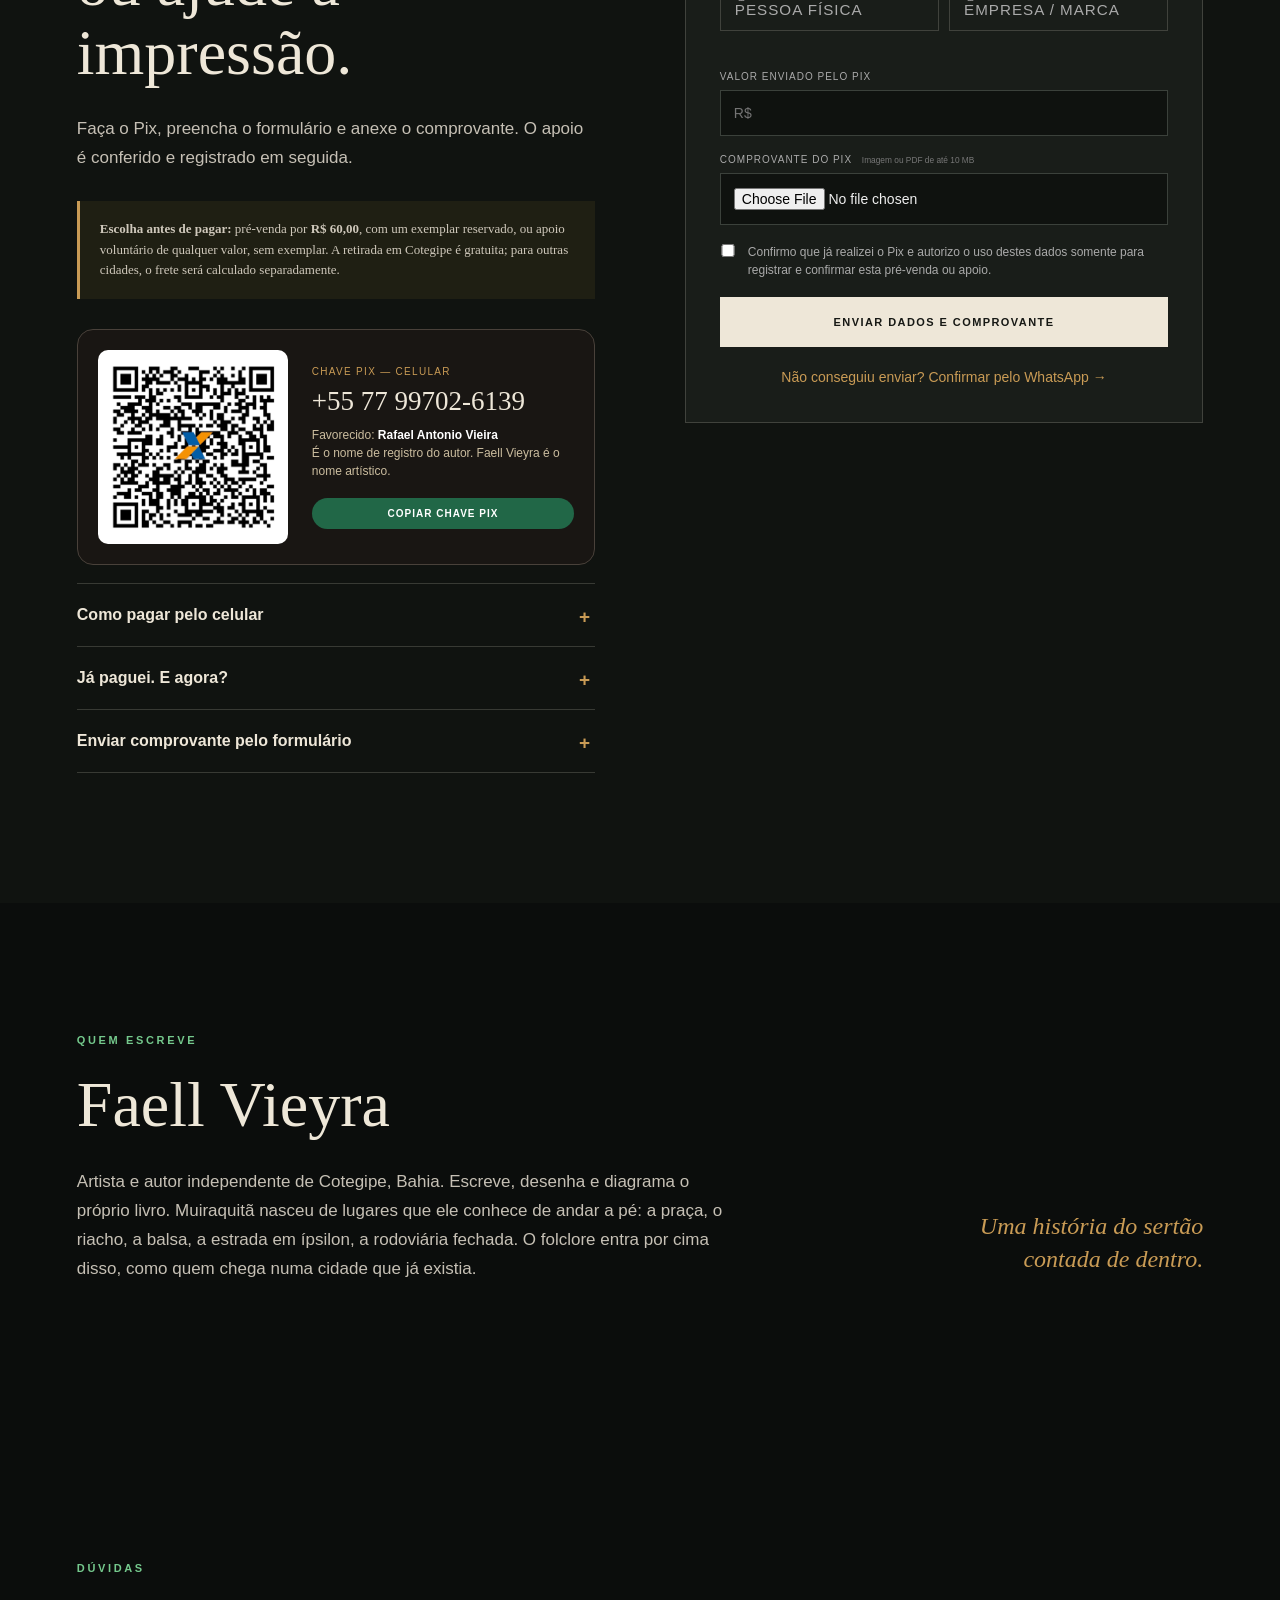
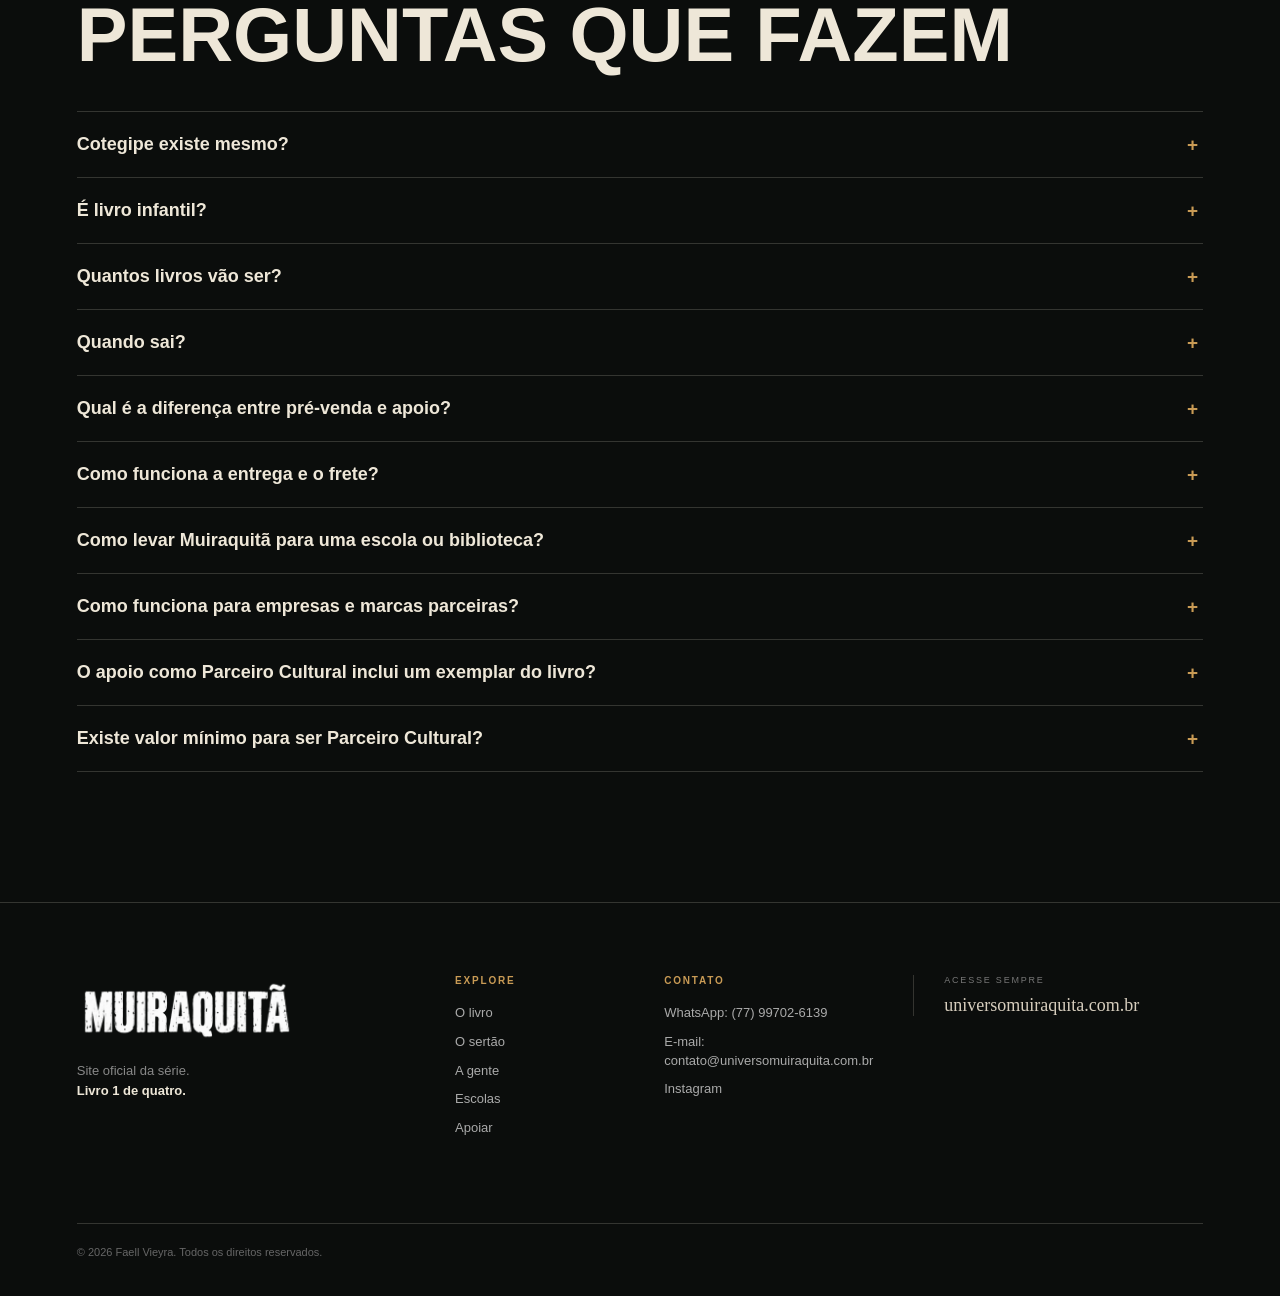
==== commit 3208c960: "Add files via upload" ====
--- a/index.html
+++ b/index.html
@@ -542,18 +542,18 @@
     data-book-price  = valor da pré-venda
     data-updated     = data mostrada no topo do painel
 -->
-<div class="goalchart" data-goal="6546.88" data-raised="405" data-supporters="7" data-preorders="3" data-preorder-target="110" data-book-price="60" data-updated="16/09/2026" aria-labelledby="goalchart-title">
+<div class="goalchart" data-goal="6546.88" data-raised="575" data-supporters="7" data-preorders="5" data-preorder-target="110" data-book-price="60" data-updated="02/10/2026" aria-labelledby="goalchart-title">
 <div class="goalchart-head">
-<p class="goalchart-kicker">Meta da 1ª edição <i>·</i> atualizado em <b id="gc-updated">16/09/2026</b>
+<p class="goalchart-kicker">Meta da 1ª edição <i>·</i> atualizado em <b id="gc-updated">02/10/2026</b>
 </p>
-<h3 id="goalchart-title">Ainda faltam <b id="gc-remaining">R$ 6.141,88</b> para o livro entrar na gráfica.</h3>
+<h3 id="goalchart-title">Ainda faltam <b id="gc-remaining">R$ 5.971,88</b> para o livro entrar na gráfica.</h3>
 <p class="gc-change"><b>Atualização de 16/09/2026.</b> A meta passou de R$ 5.946,88 para R$ 6.546,88 com a entrada do frete da gráfica até Cotegipe, que estava pendente desde o início da campanha e agora foi cotado. <b>O preço da pré-venda continua R$ 60,00.</b></p>
 </div>
 <div class="goalchart-plot">
 <div class="gc-labels">
 <div class="gc-left">
 <span>Arrecadado até agora</span>
-<strong id="gc-raised">R$ 405,00</strong>
+<strong id="gc-raised">R$ 575,00</strong>
 </div>
 <div class="gc-right">
 <span>Meta da edição</span>
@@ -563,11 +563,11 @@
 <div class="gc-mid" id="gc-mid">
 <div class="gc-gapline">
 <div class="gc-gaplabel">
-<span>falta <b id="gc-gap">R$ 6.141,88</b>
+<span>falta <b id="gc-gap">R$ 5.971,88</b>
 </span>
 </div>
 </div>
-<div class="gc-track" role="img" id="gc-track" aria-label="Arrecadados R$ 405,00 de uma meta de R$ 6.546,88">
+<div class="gc-track" role="img" id="gc-track" aria-label="Arrecadados R$ 575,00 de uma meta de R$ 6.546,88">
 <i class="gc-fill" id="gc-fill"></i>
 </div>
 <em class="gc-marker" aria-hidden="true">
@@ -580,12 +580,12 @@
 <span>apoios<br/>voluntários</span>
 </div>
 <div class="gc-count gc-preorders">
-<strong id="gc-preorders">3</strong>
+<strong id="gc-preorders">5</strong>
 <span>exemplares<br/>reservados</span>
 </div>
 </div>
 <p class="gc-percent">
-<b id="gc-percent">6,2%</b> da meta alcançada</p>
+<b id="gc-percent">8,8%</b> da meta alcançada</p>
 </div>
 </div>
 <div class="gc-tiers">
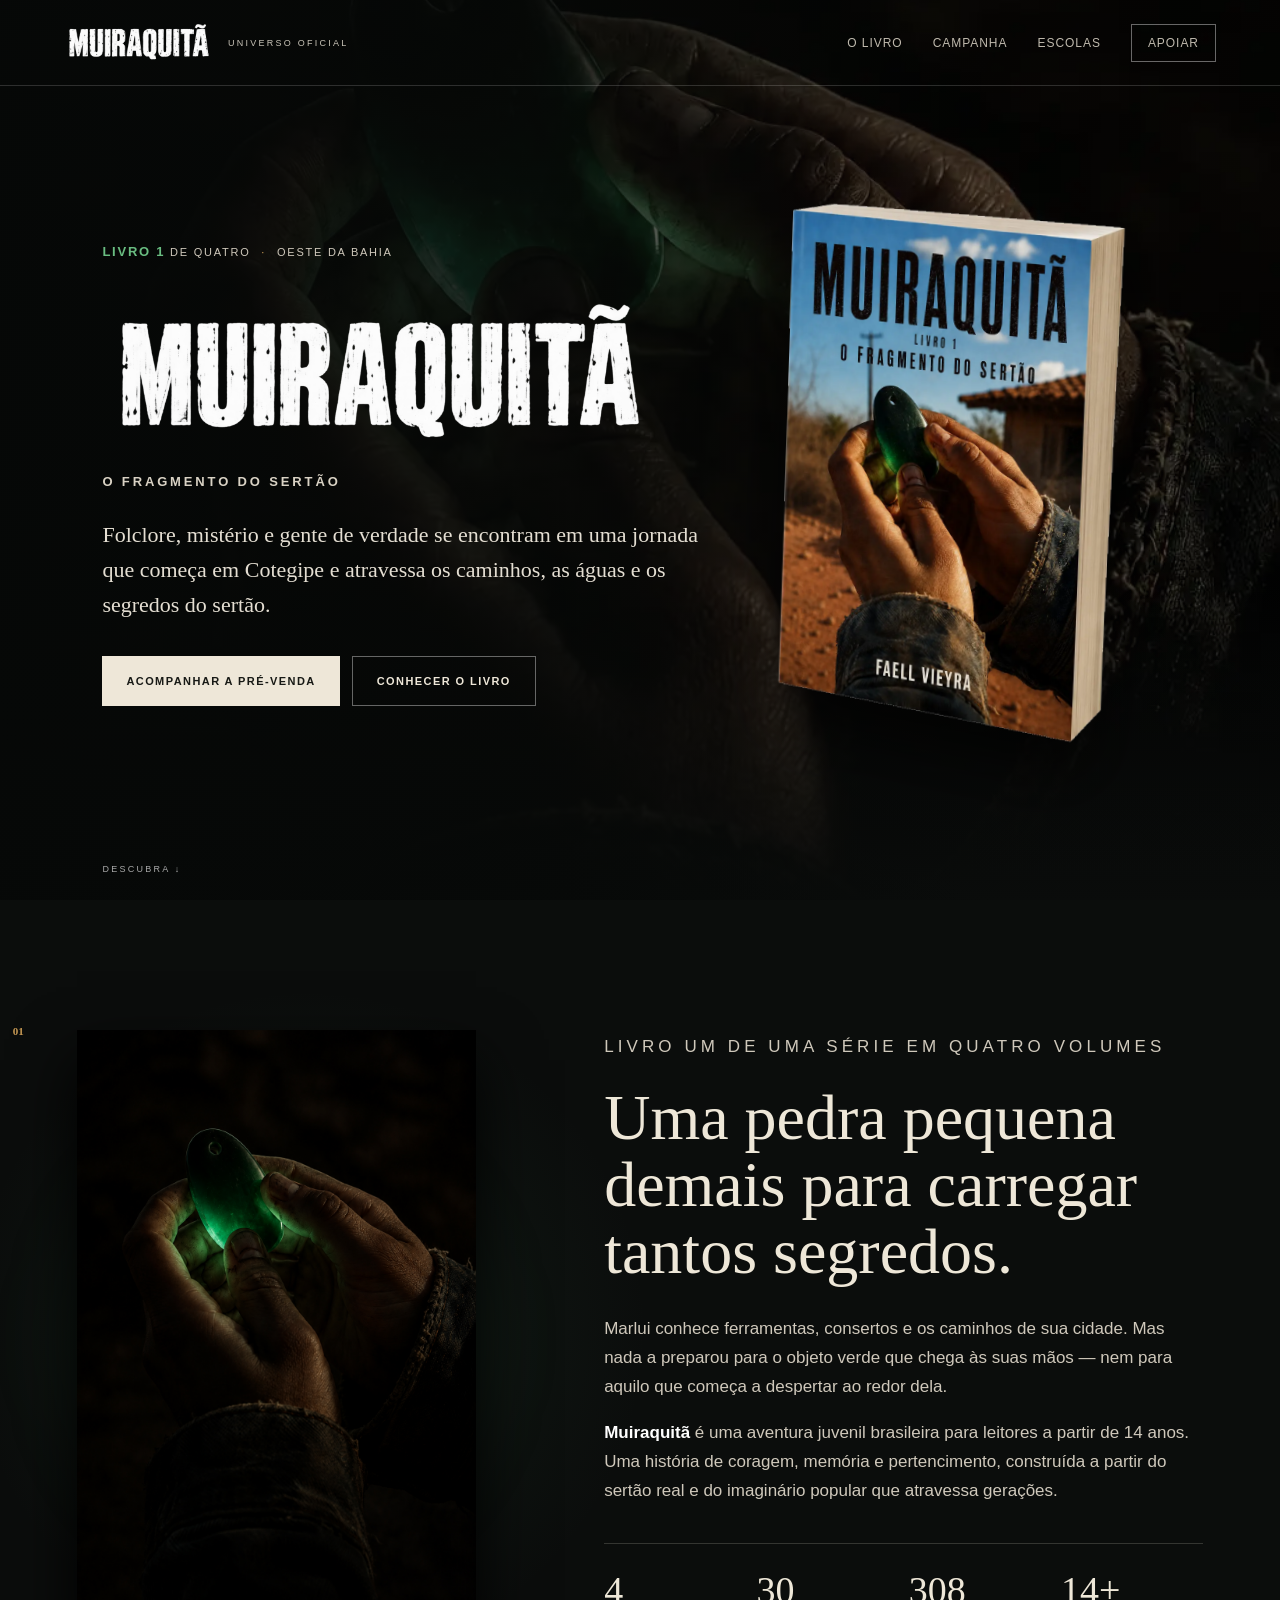
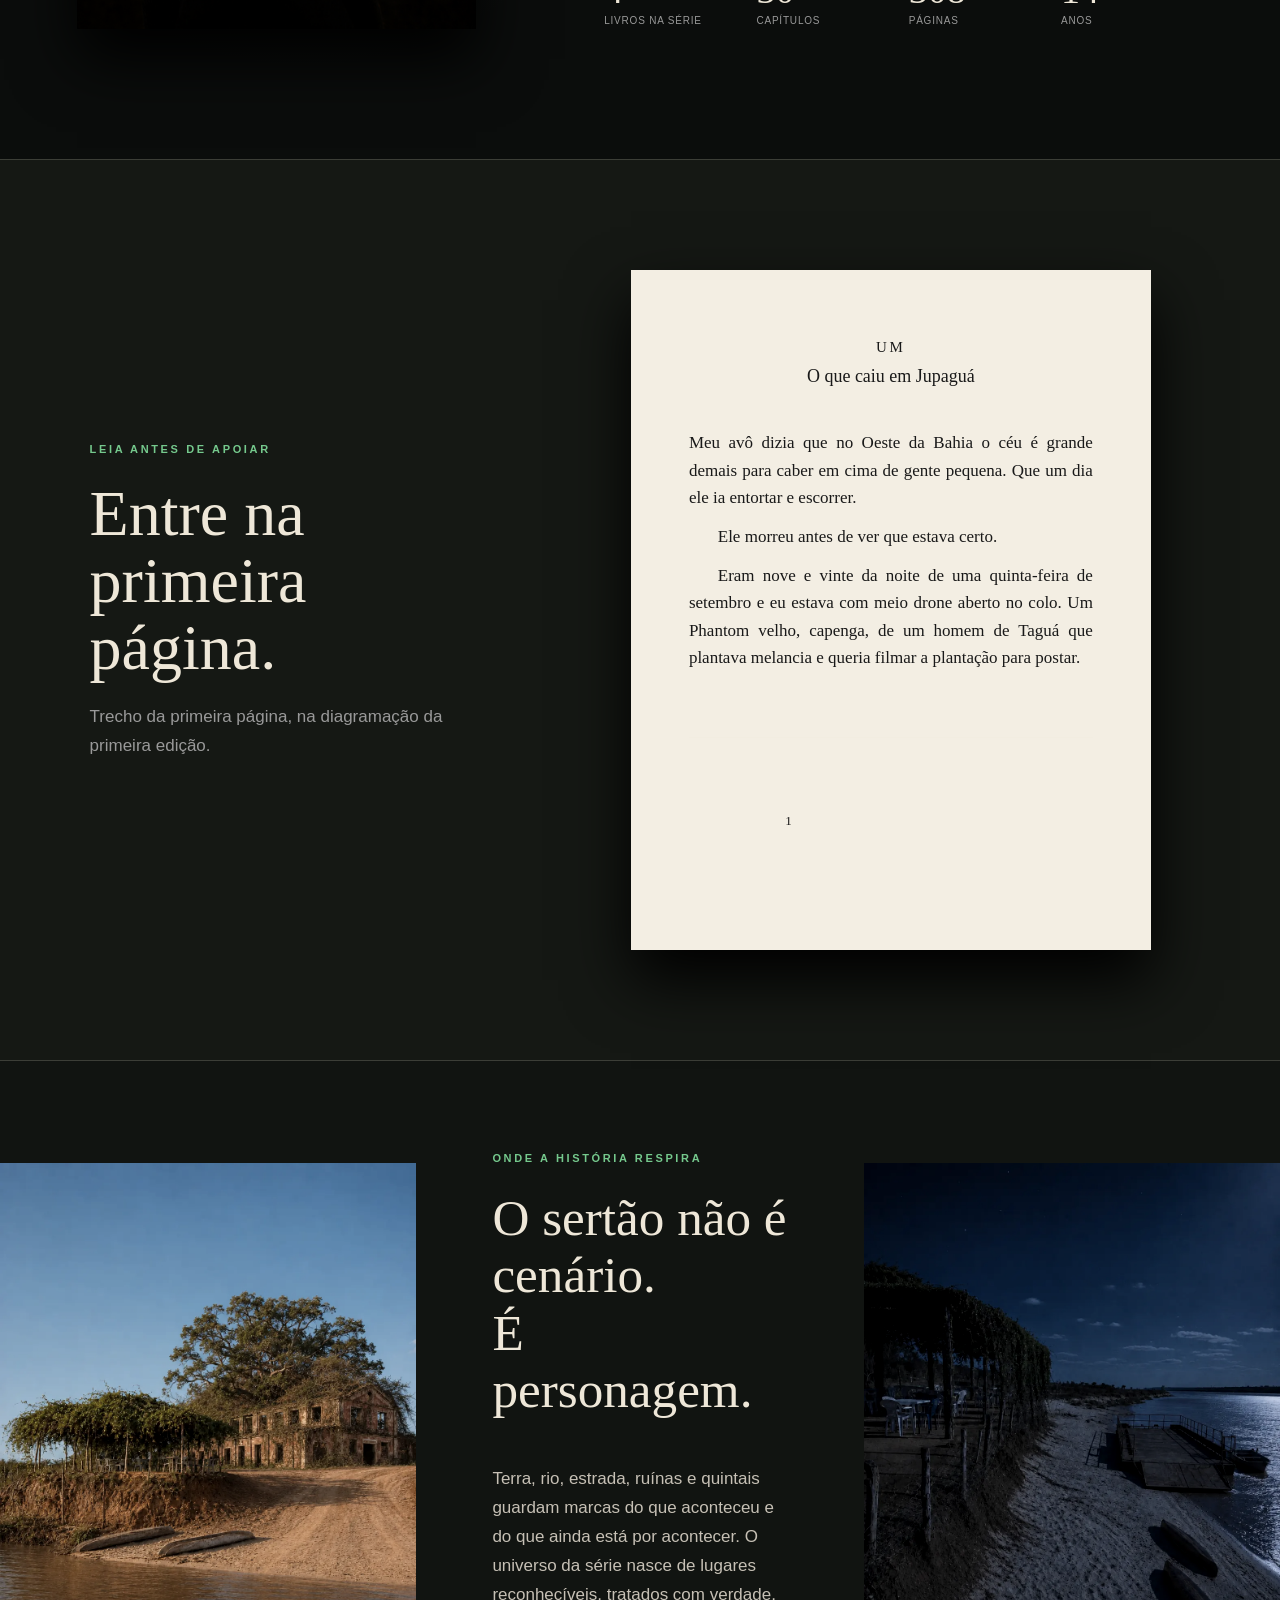
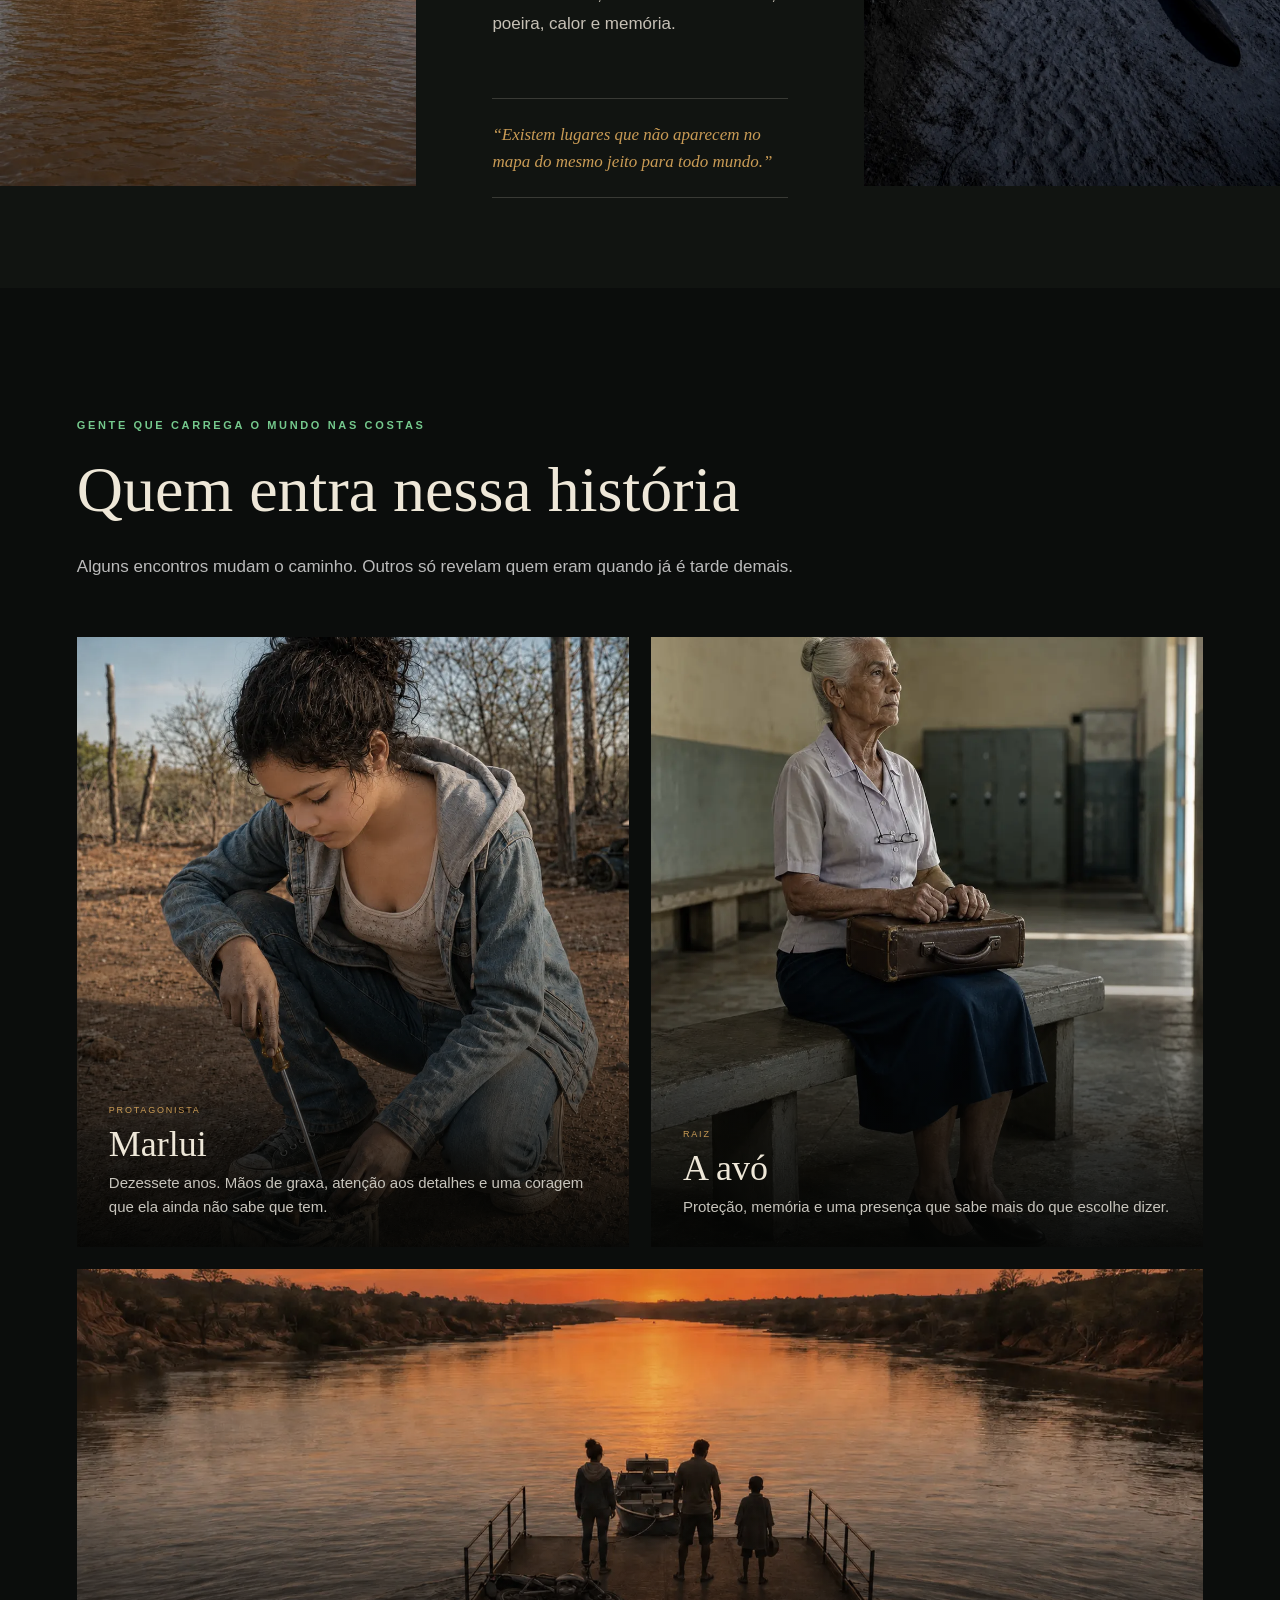
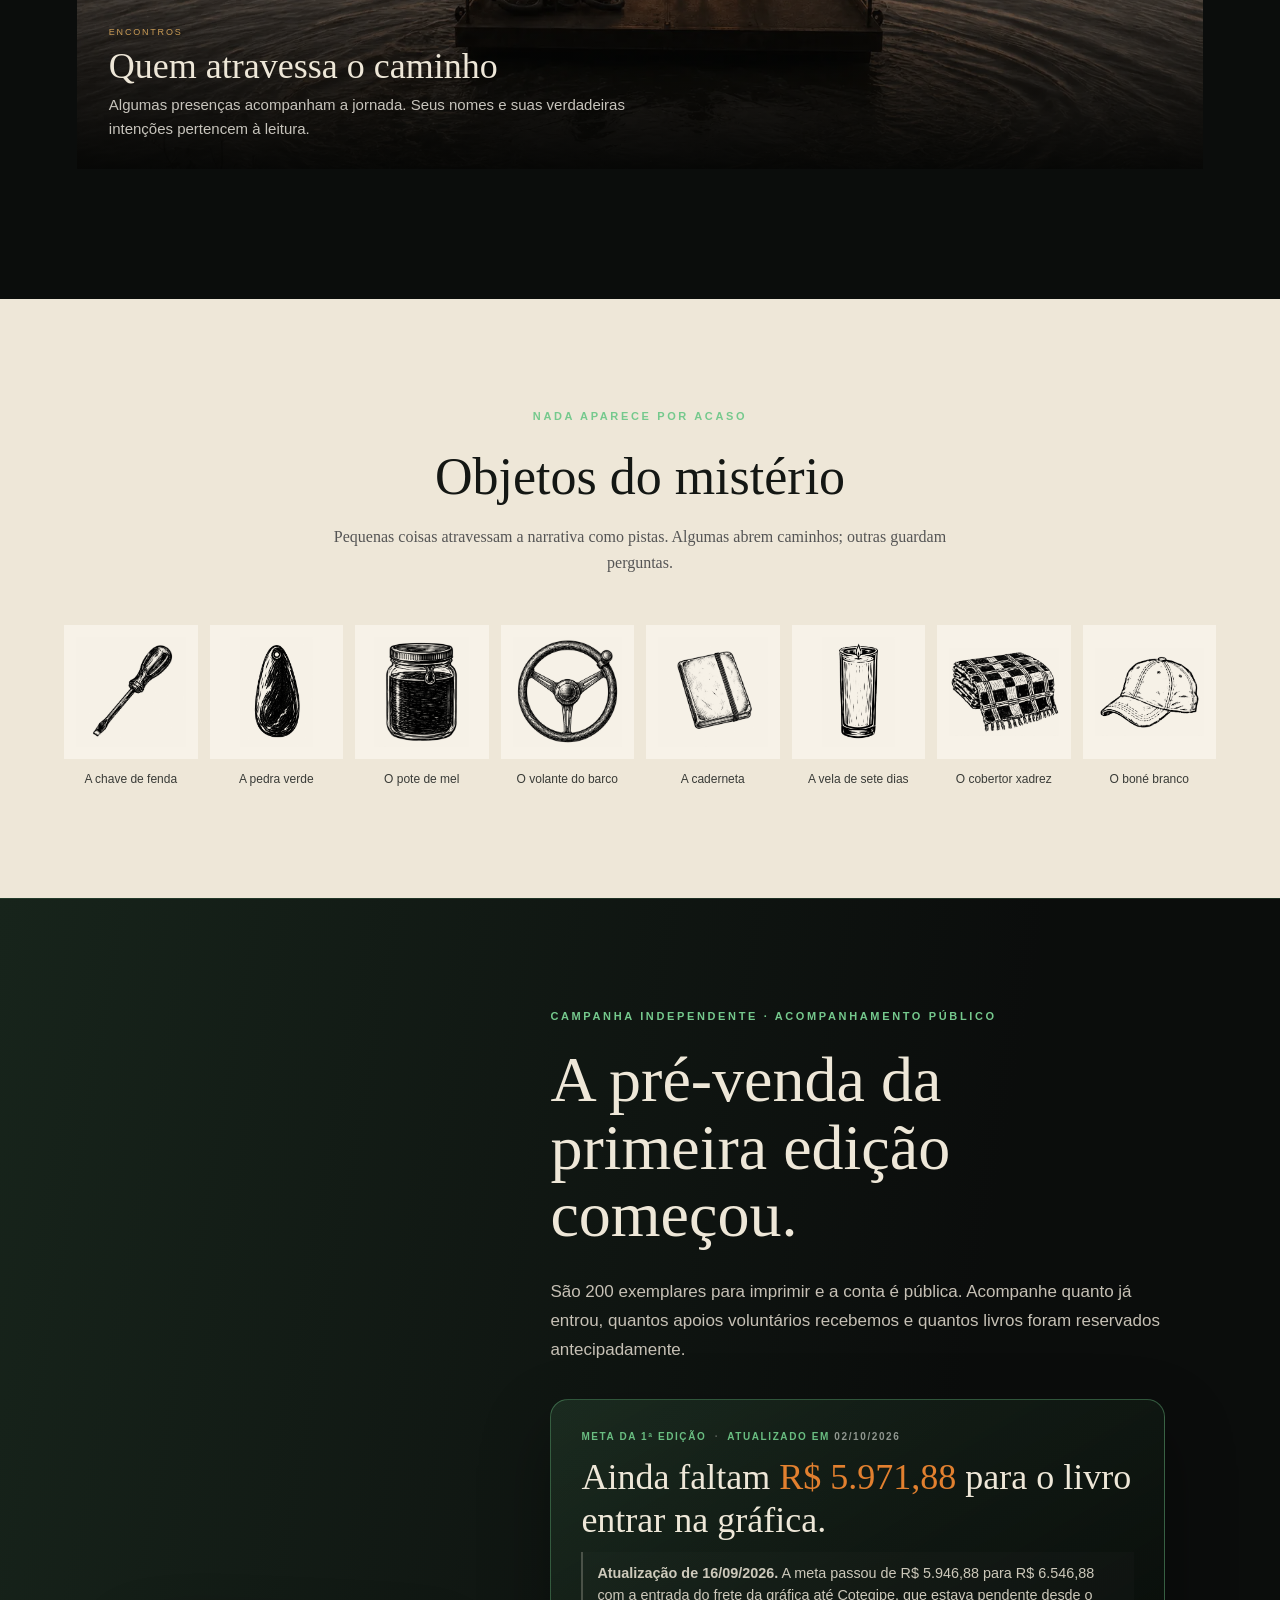
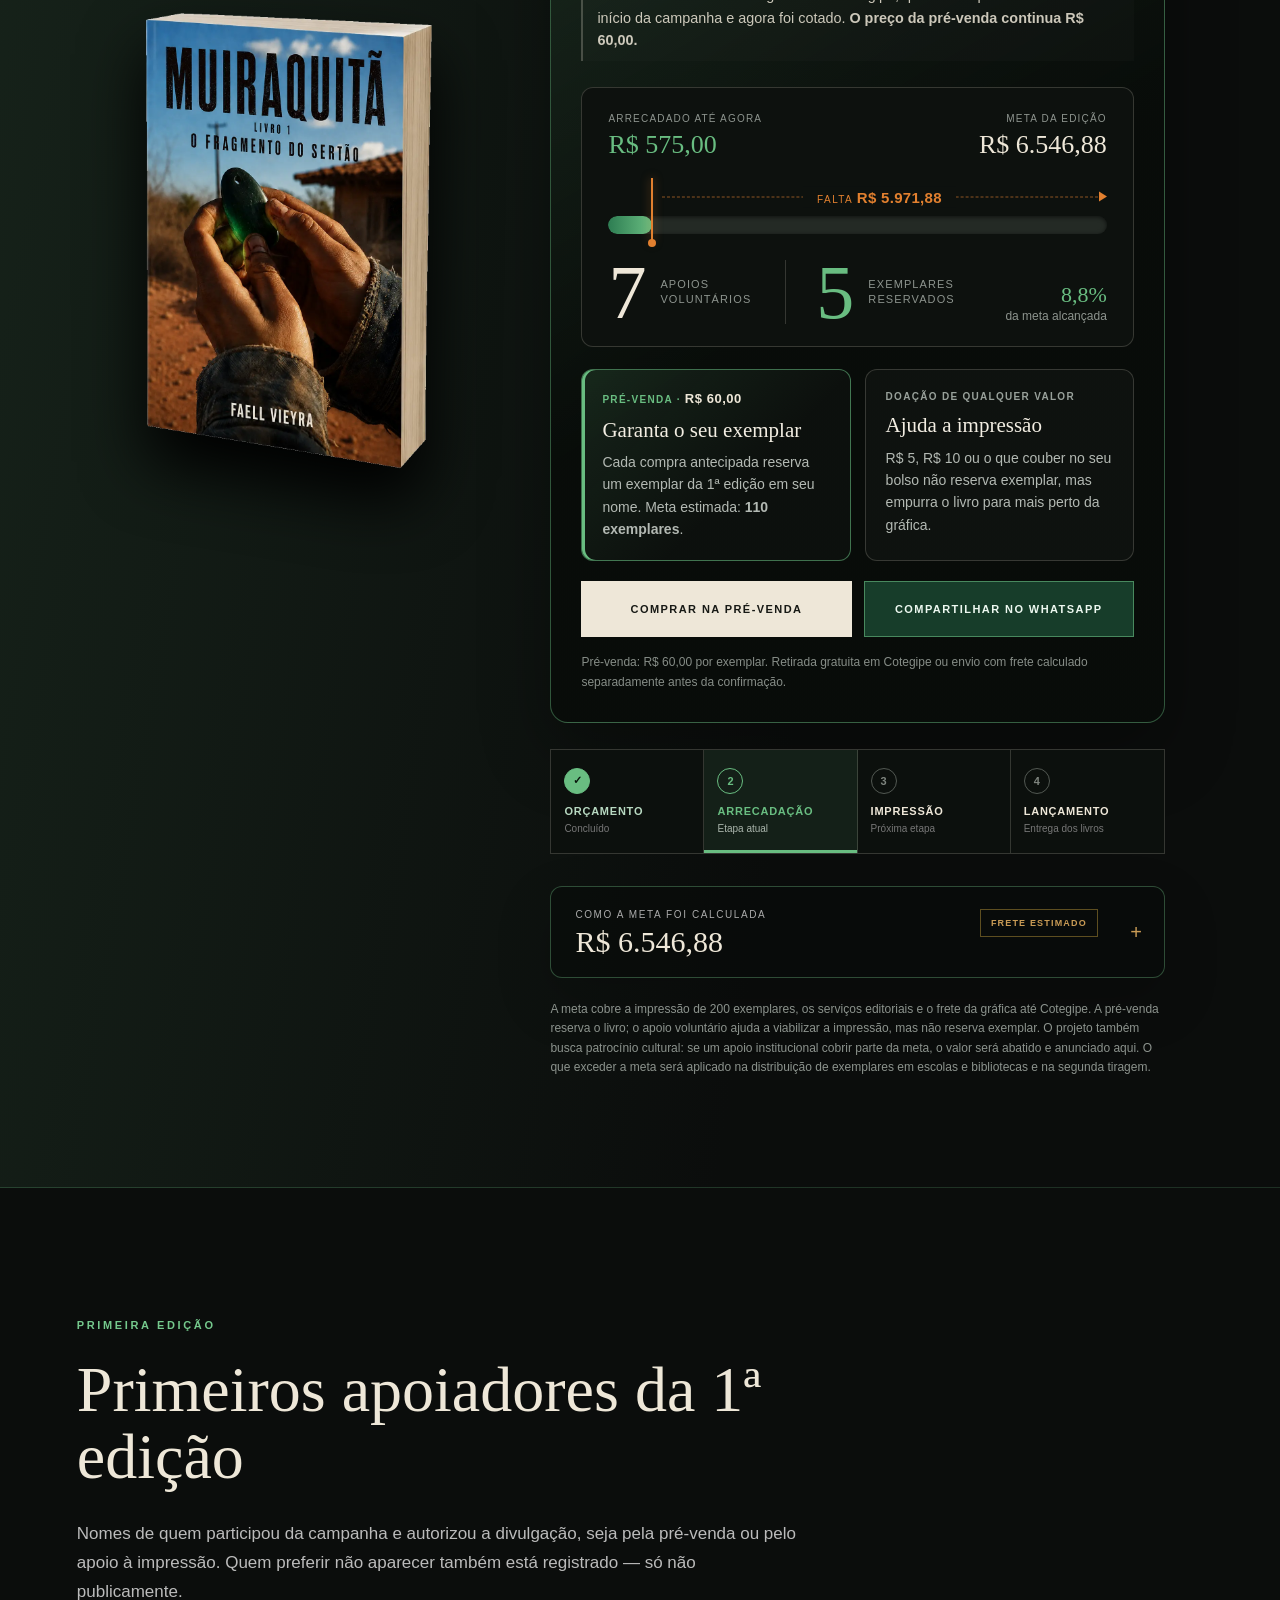
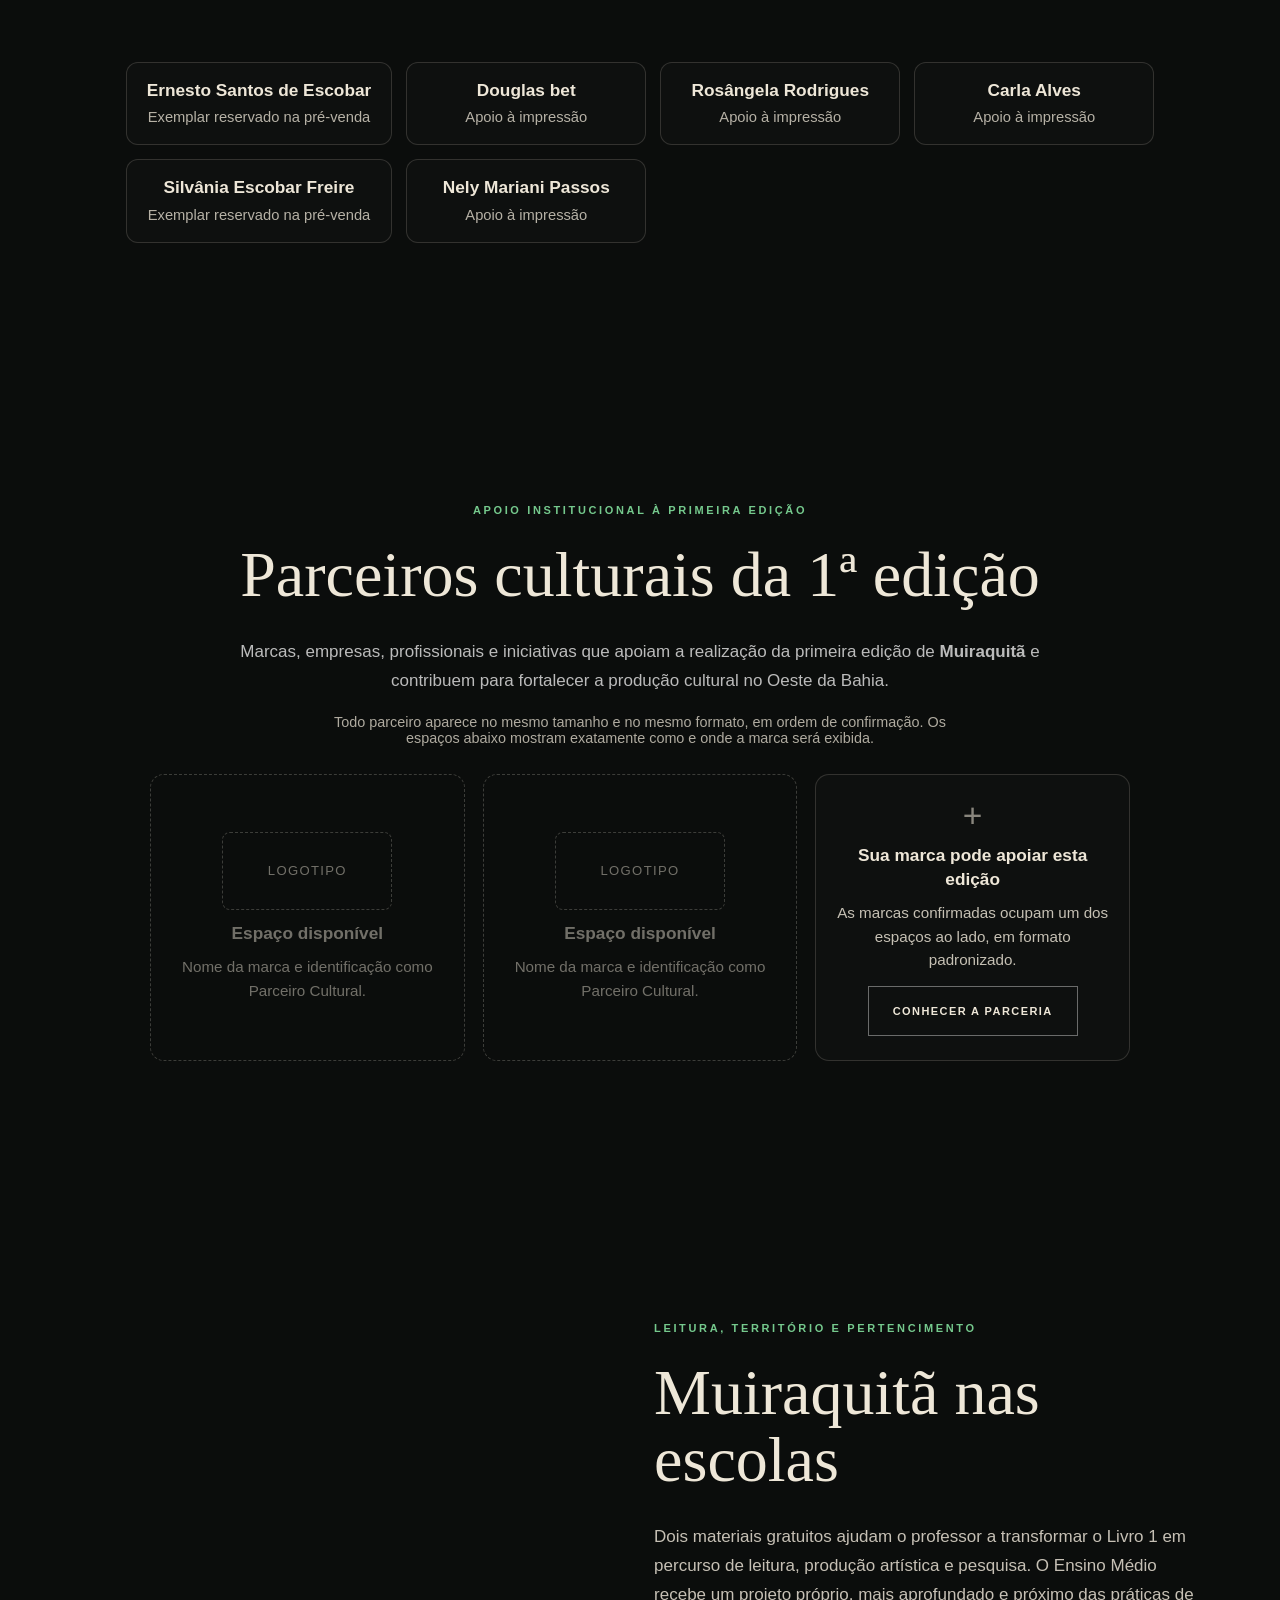
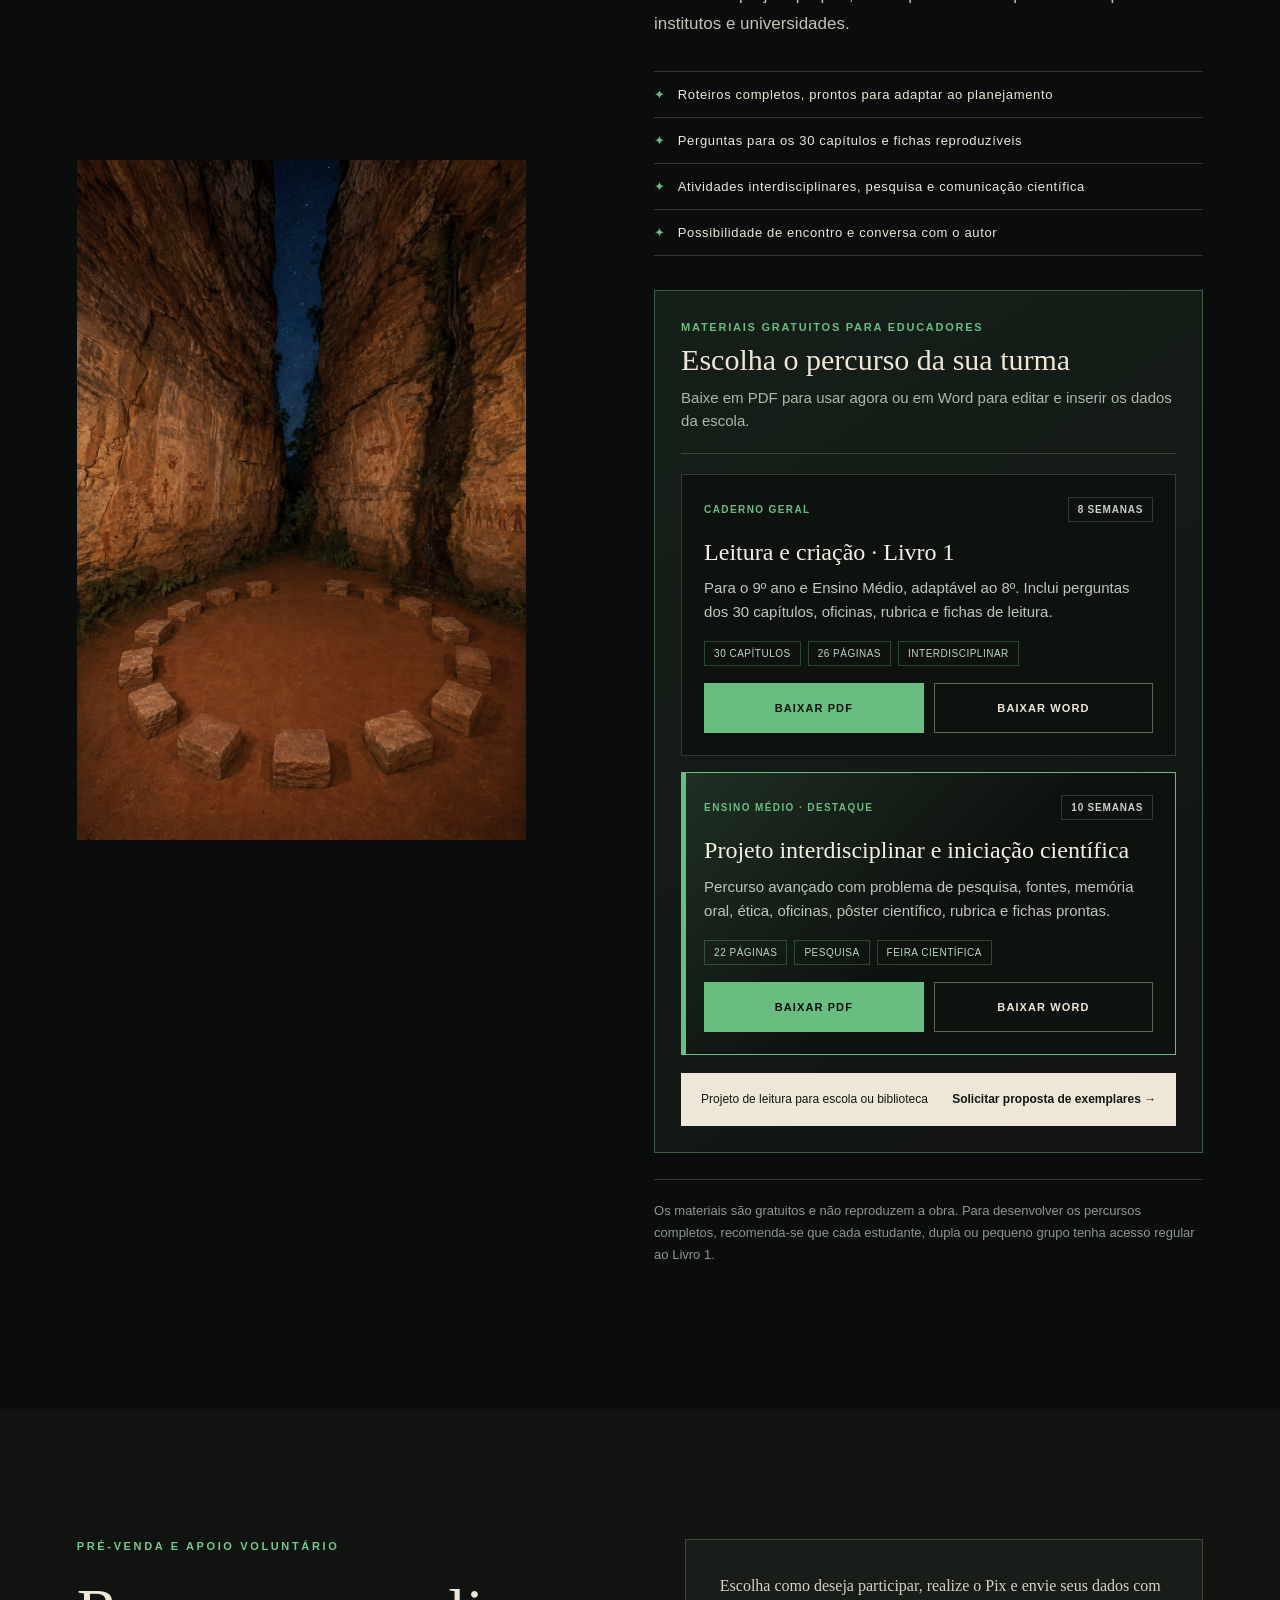
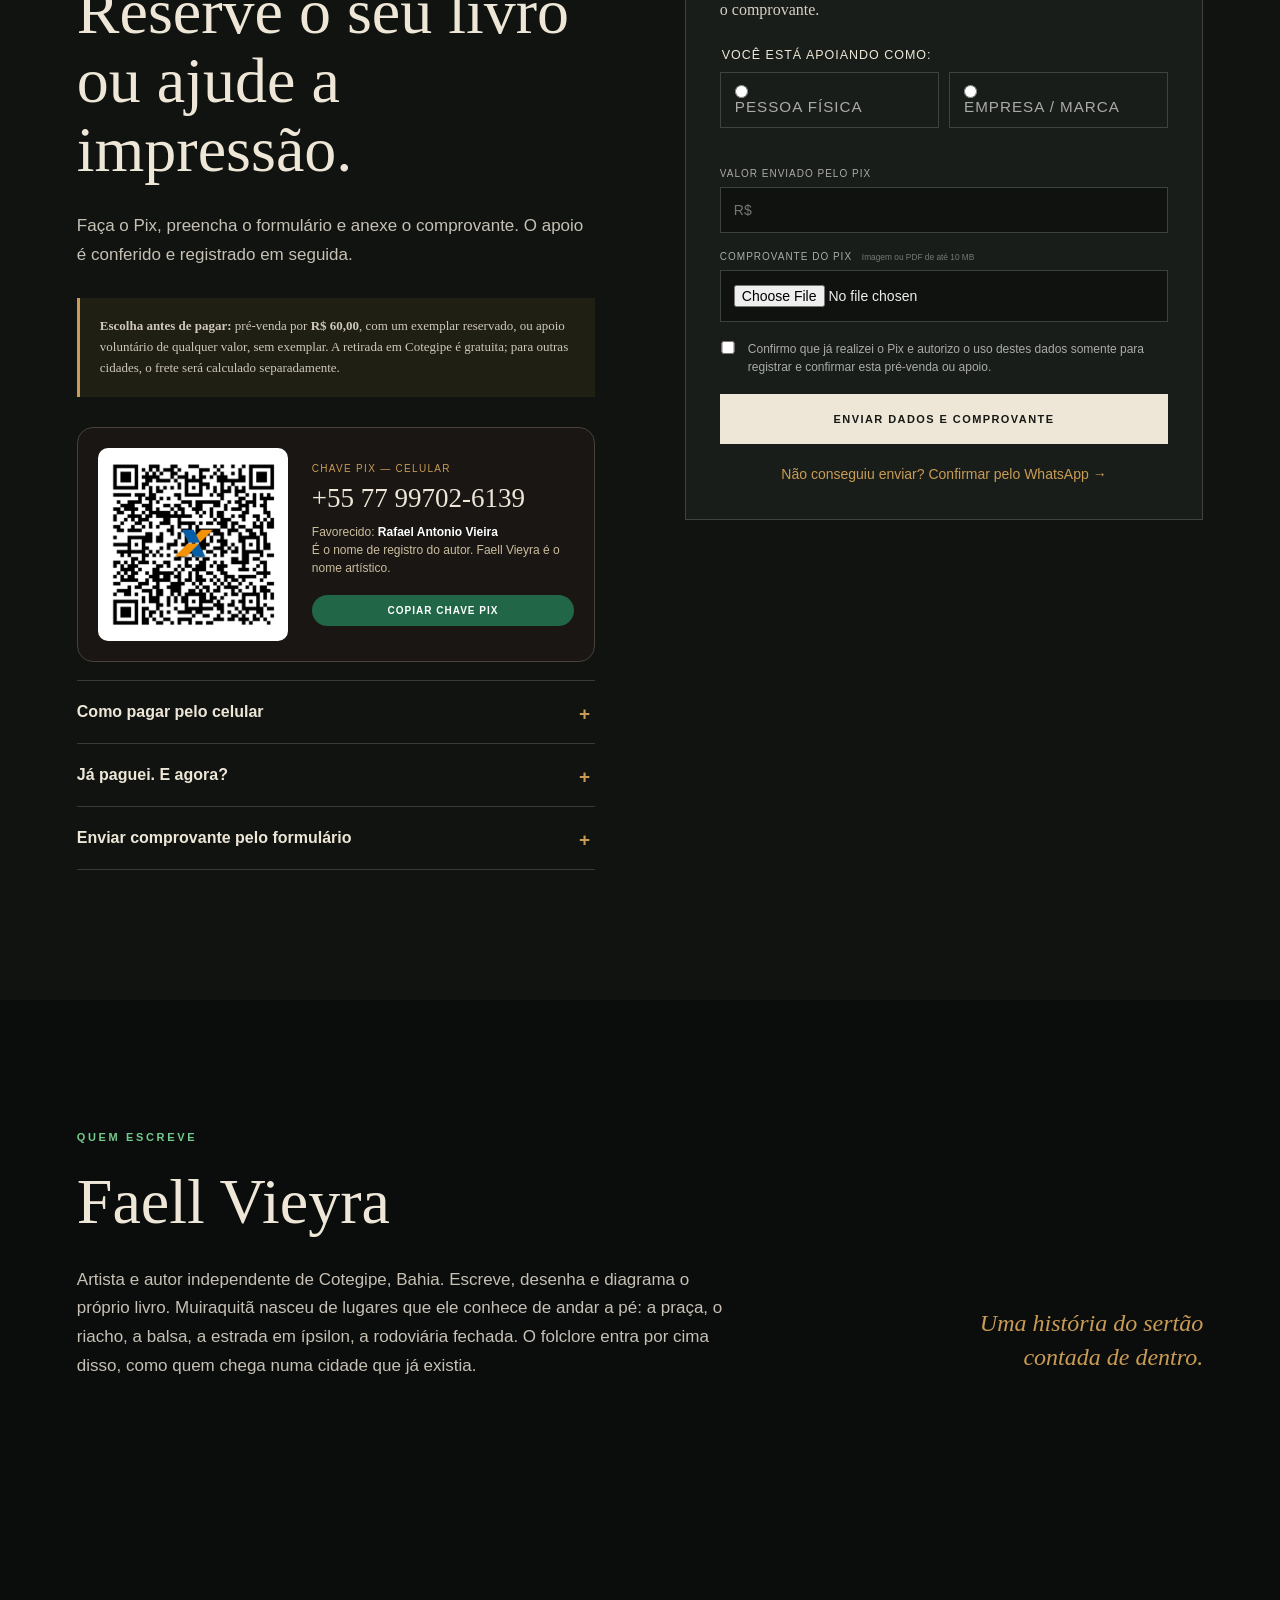
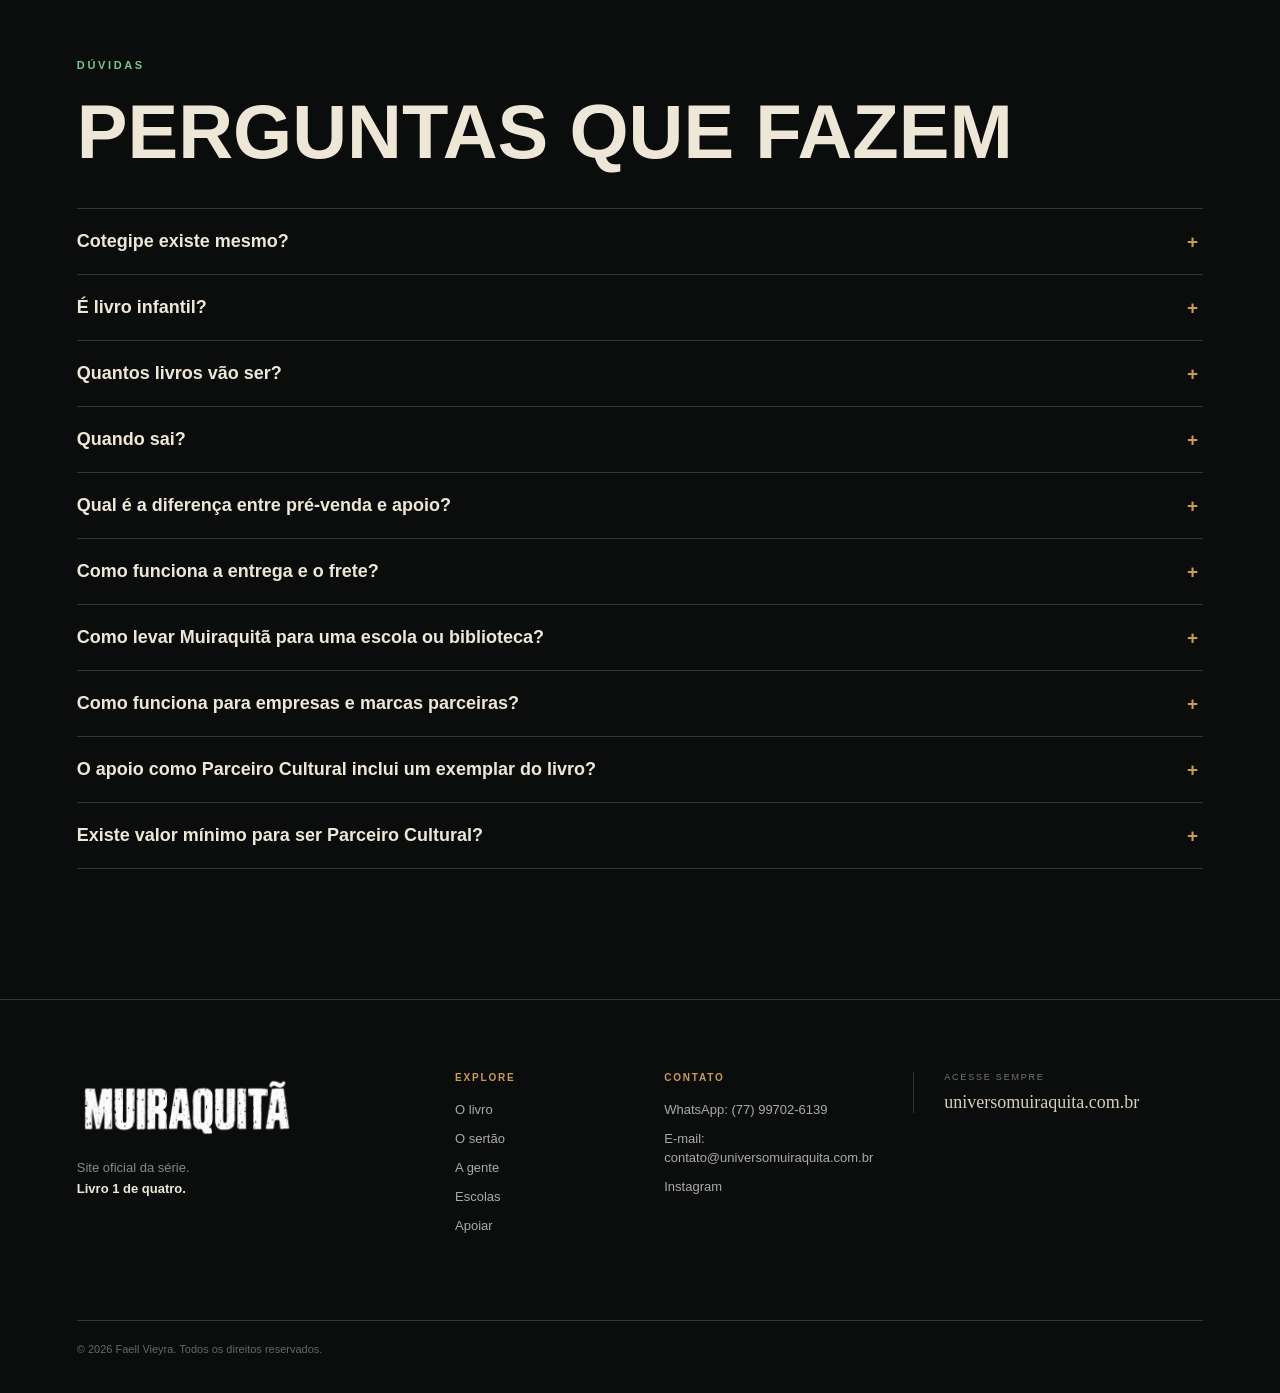
==== commit 087a206b: "Add files via upload" ====
--- a/index.html
+++ b/index.html
@@ -668,6 +668,14 @@
       <strong>Carla Alves</strong>
       <span>Apoio à impressão</span>
     </li>
+    <li class="reader-card">
+      <strong>Silvânia Escobar Freire</strong>
+      <span>Exemplar reservado na pré-venda</span>
+    </li>
+    <li class="reader-card">
+      <strong>Nely Mariani Passos</strong>
+      <span>Apoio à impressão</span>
+    </li>
   </ul>
 </section>
 
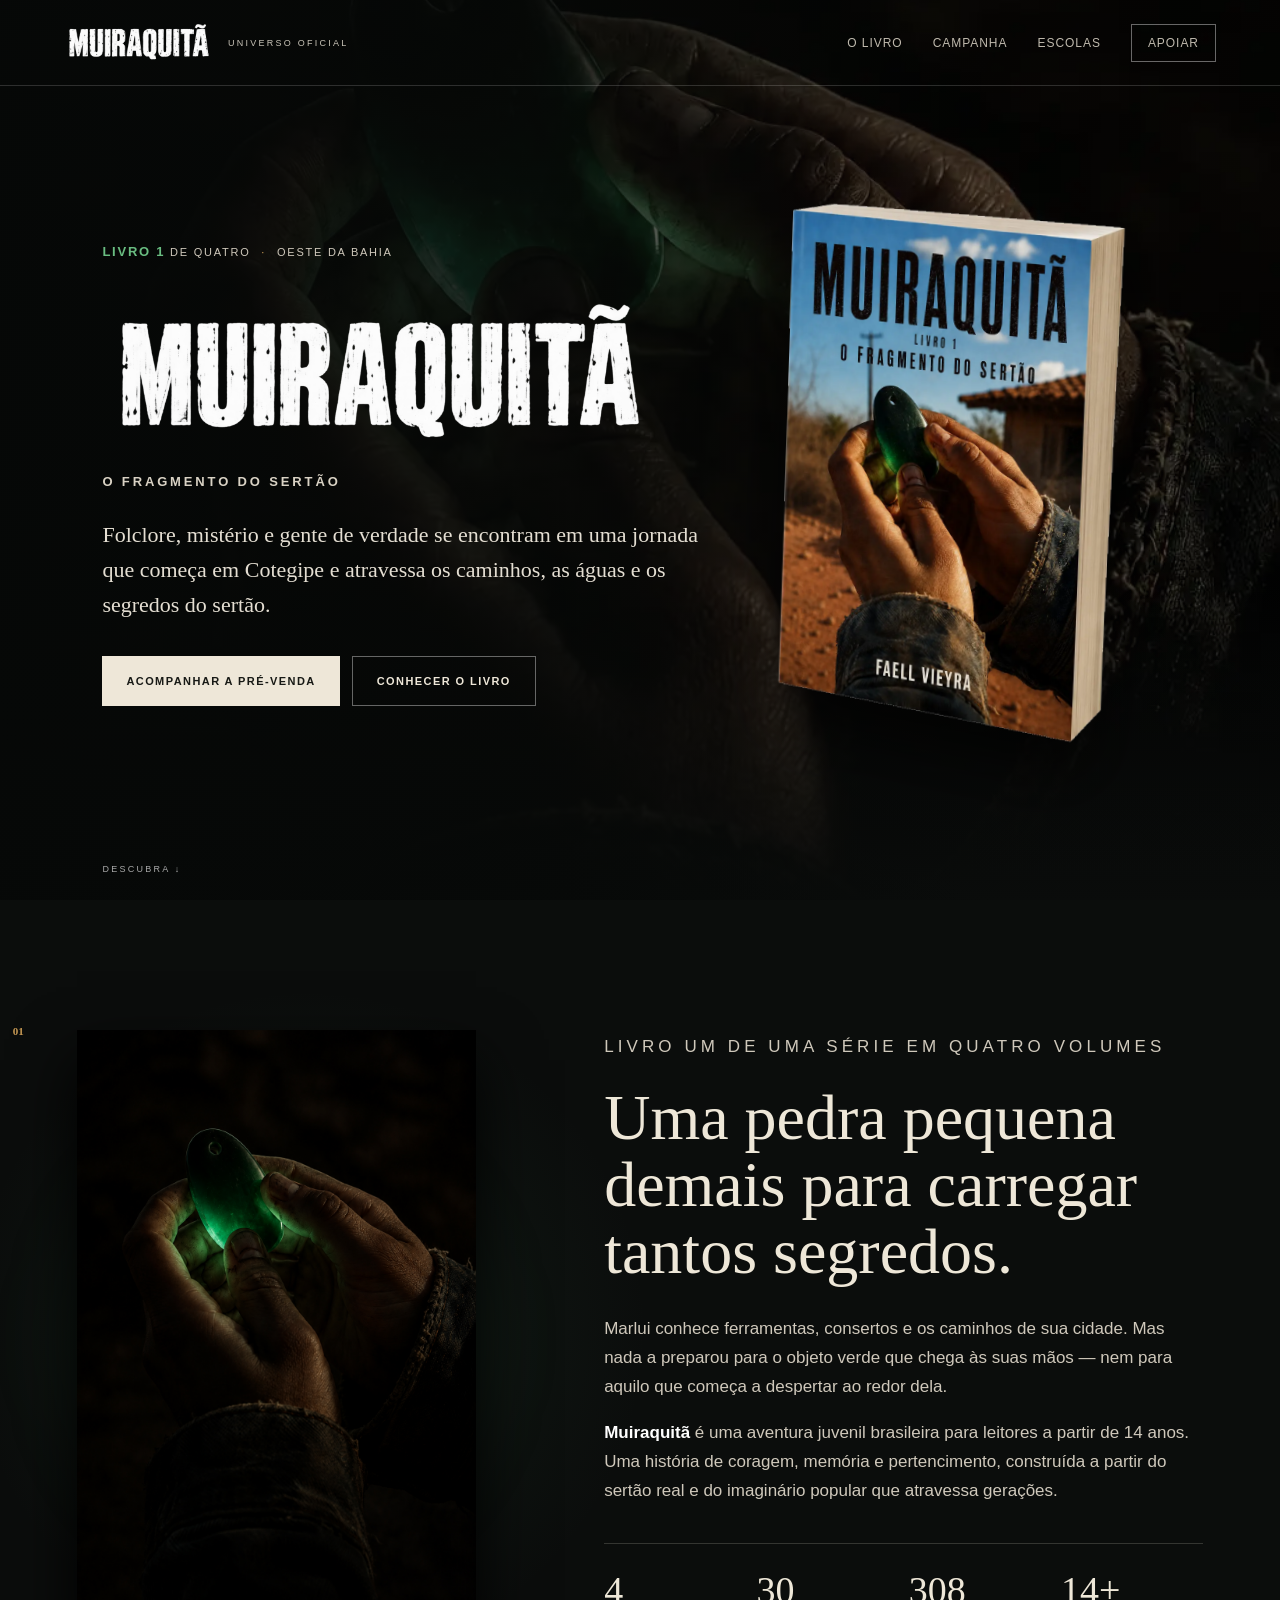
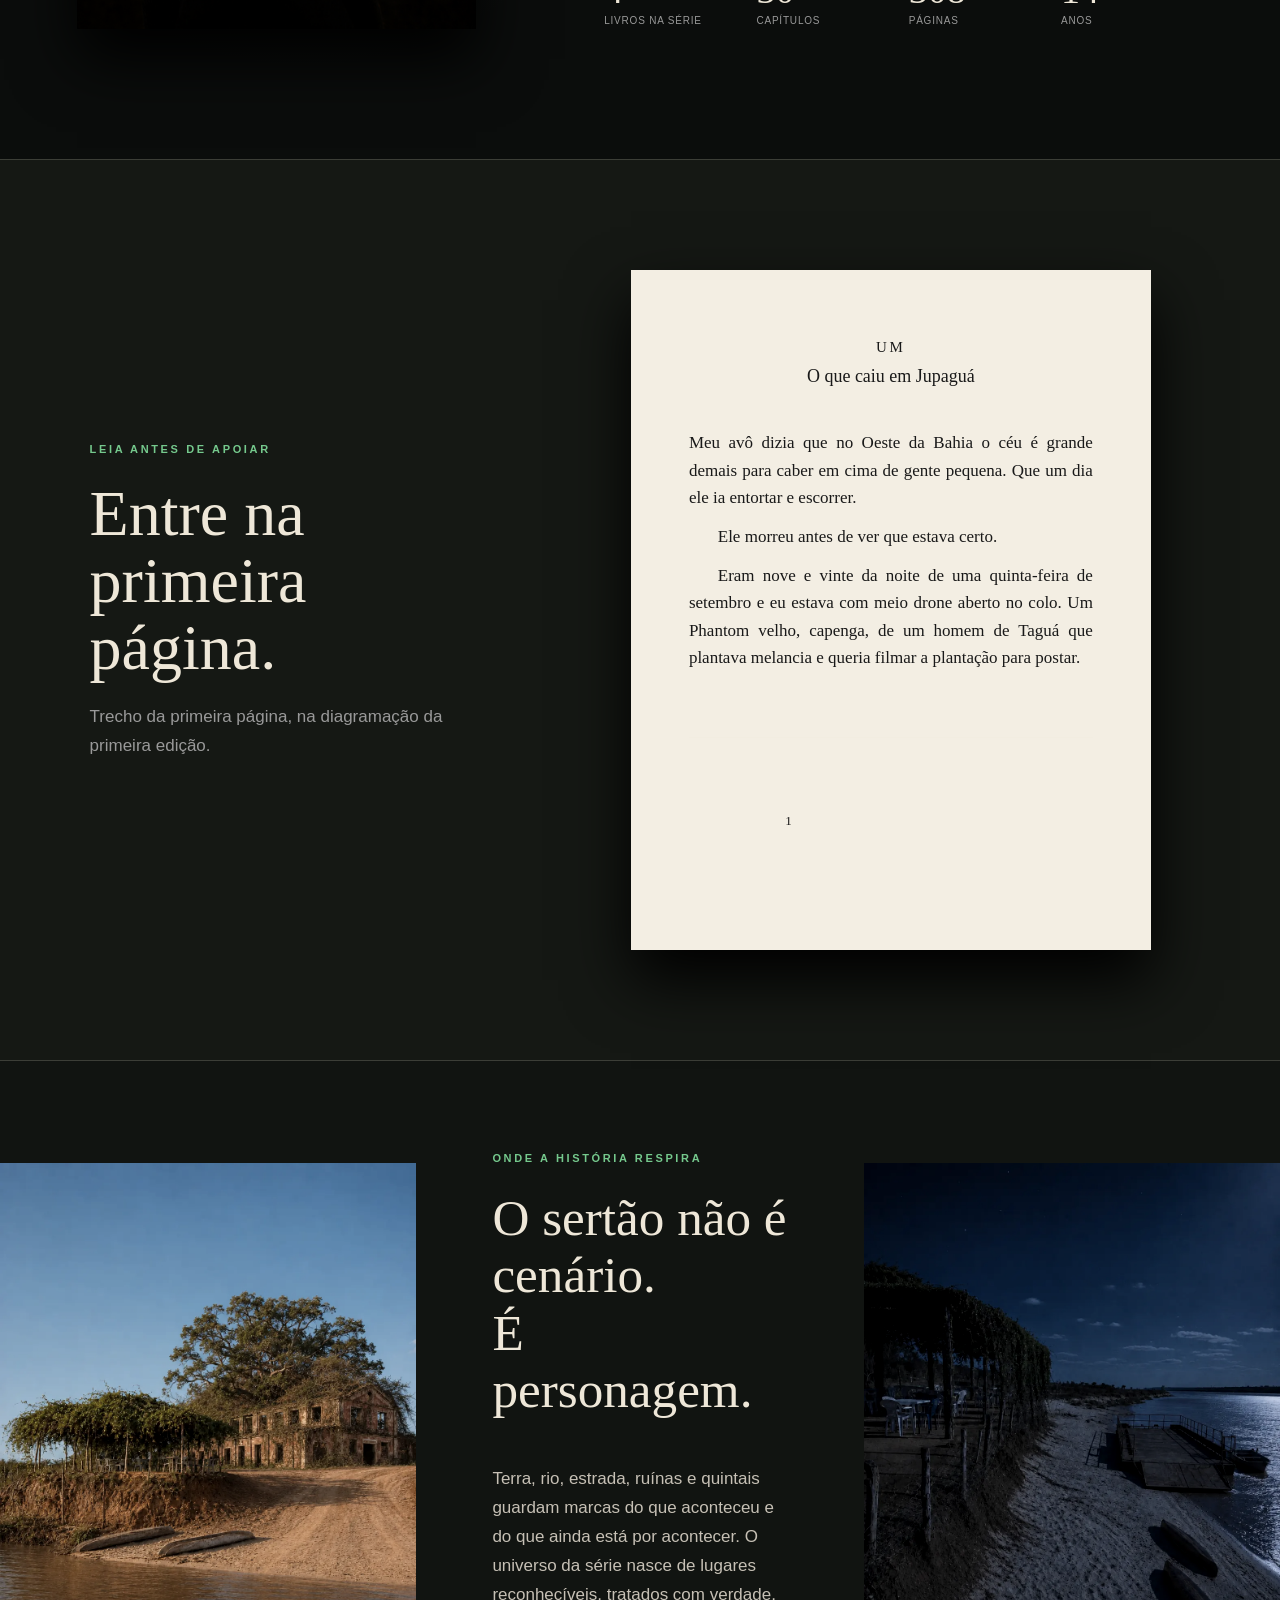
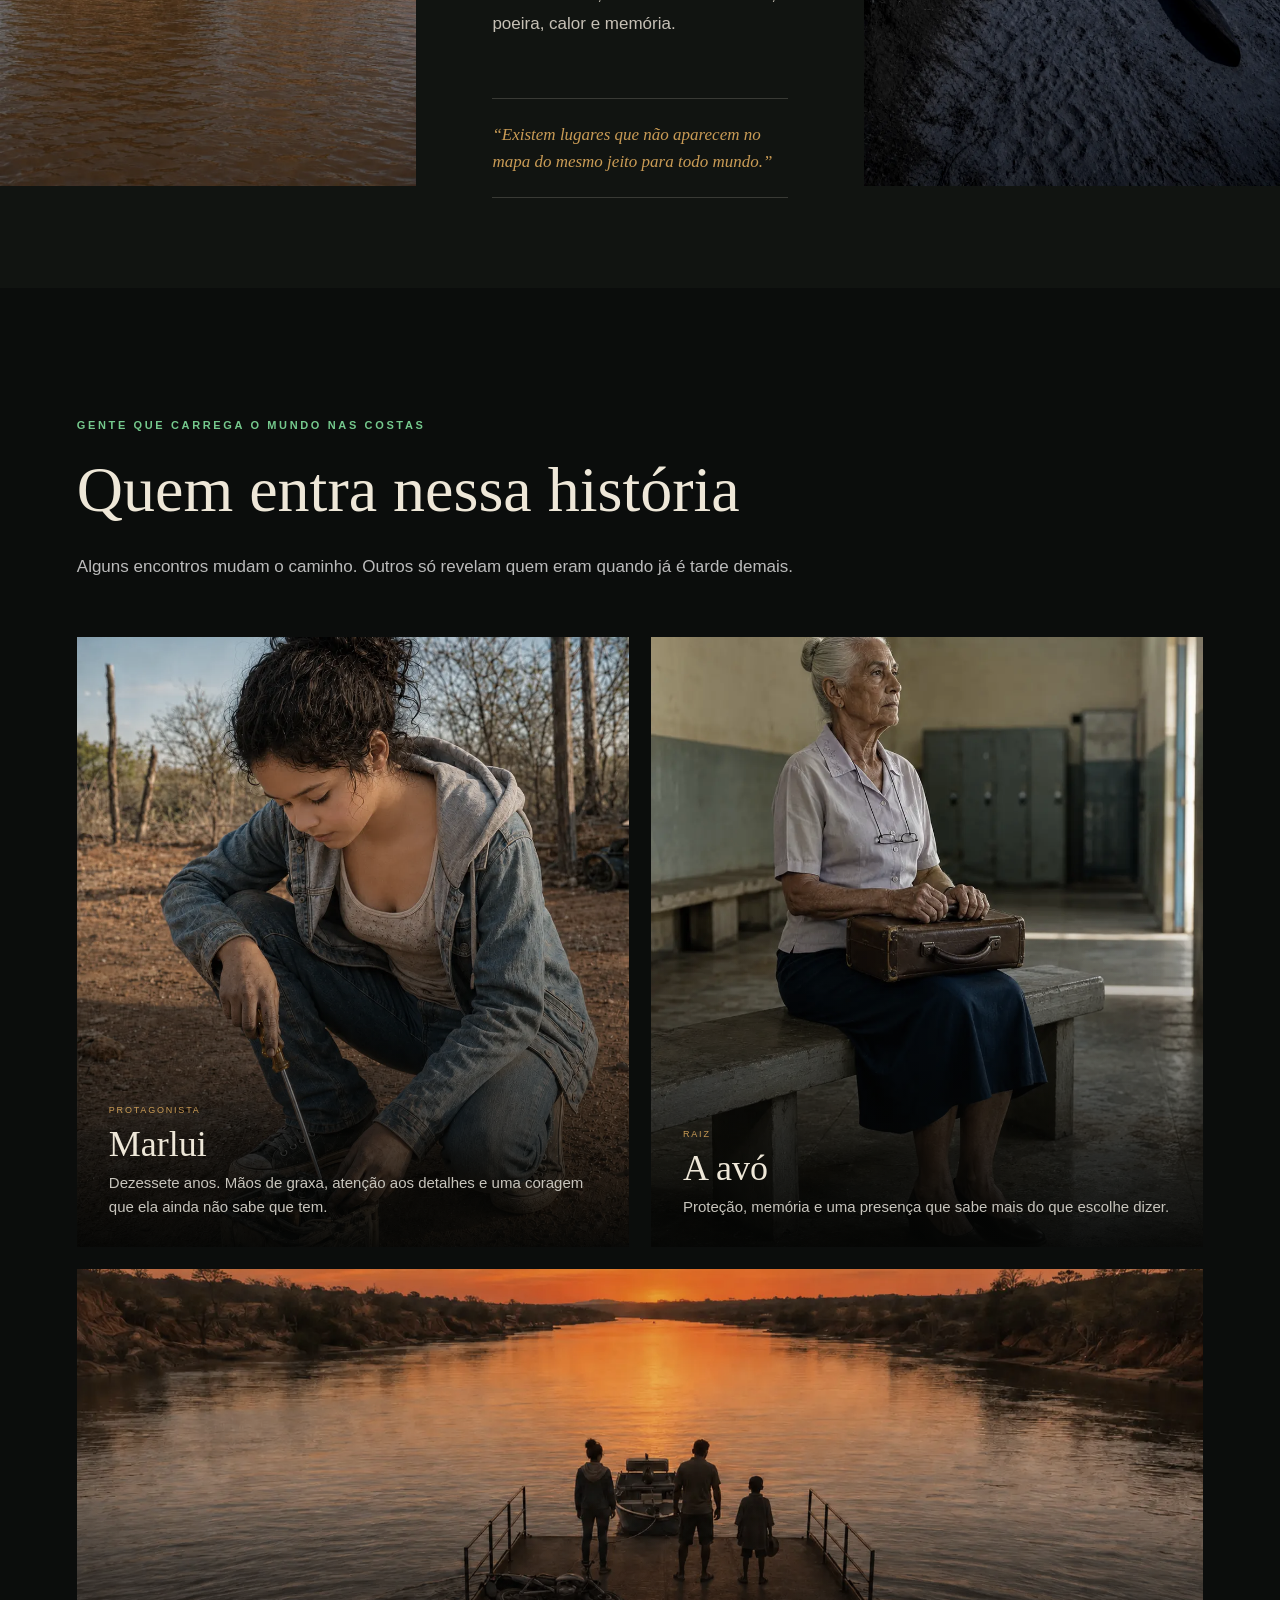
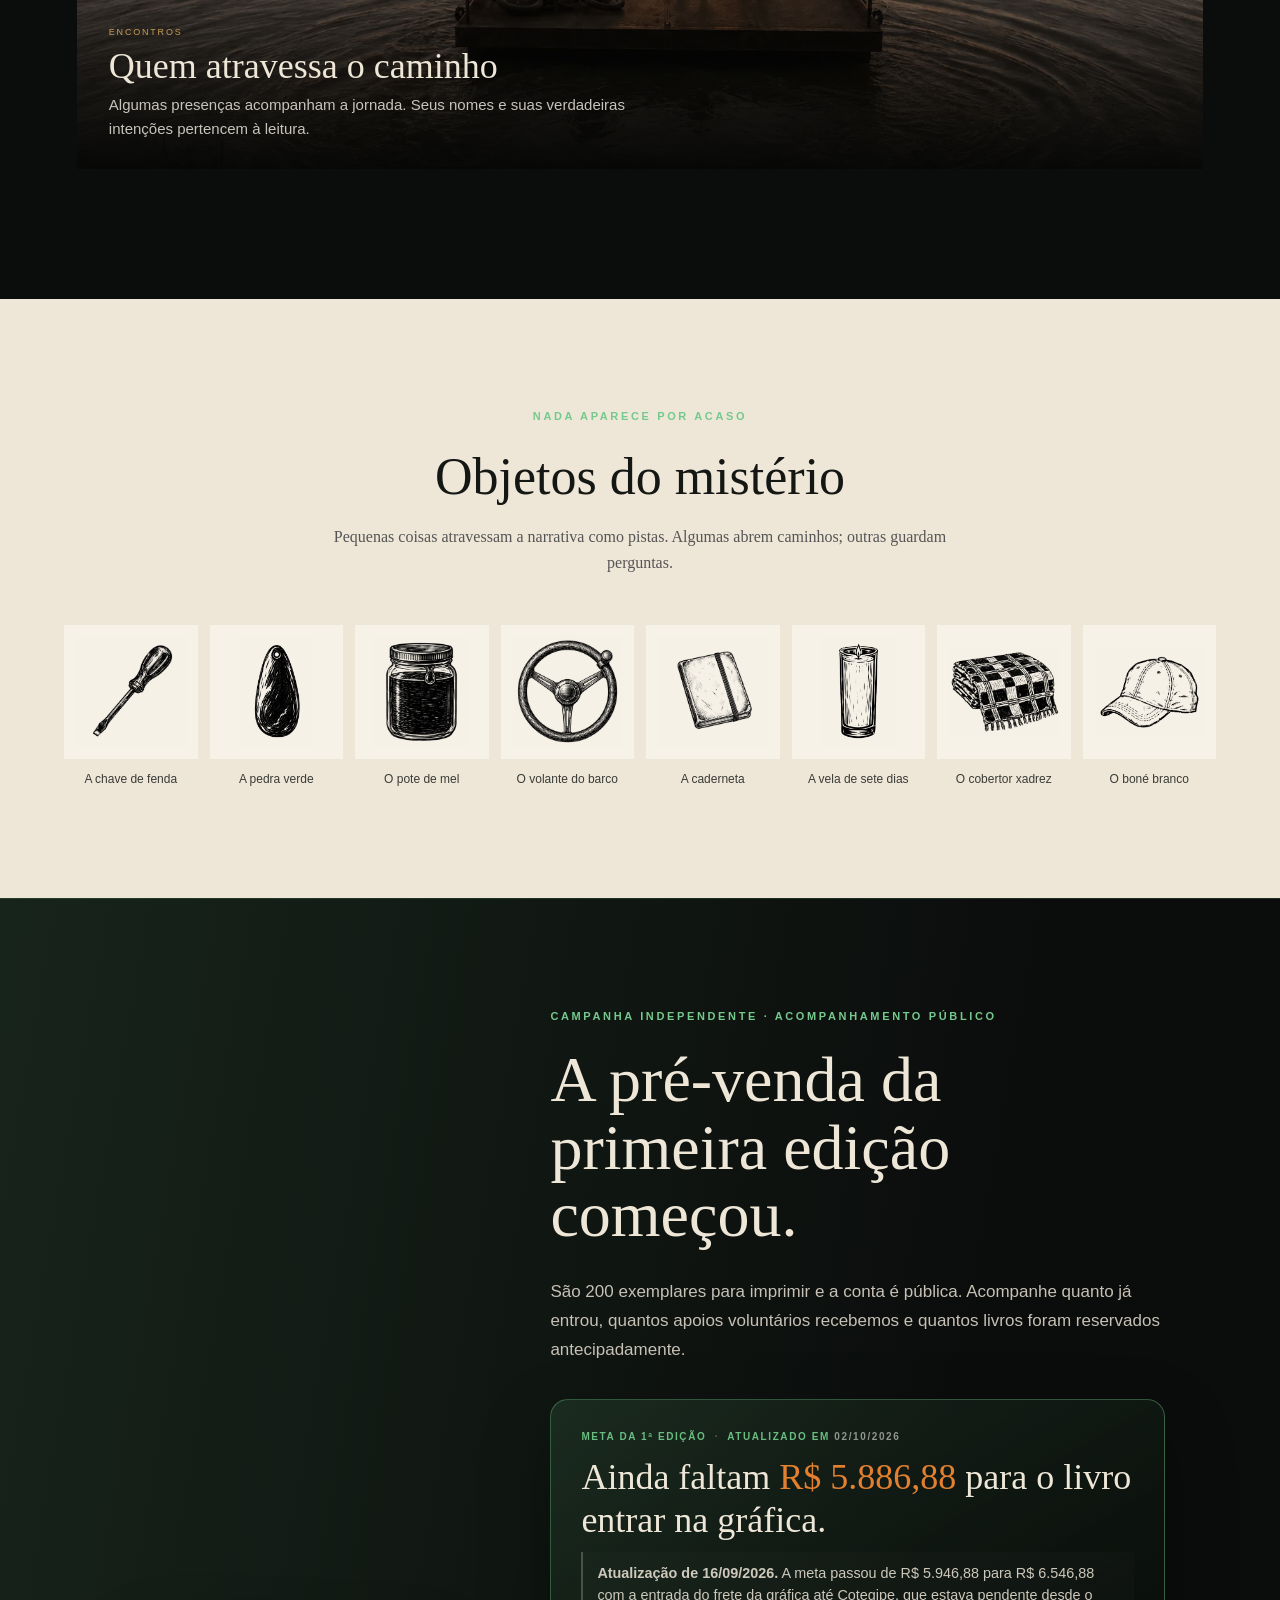
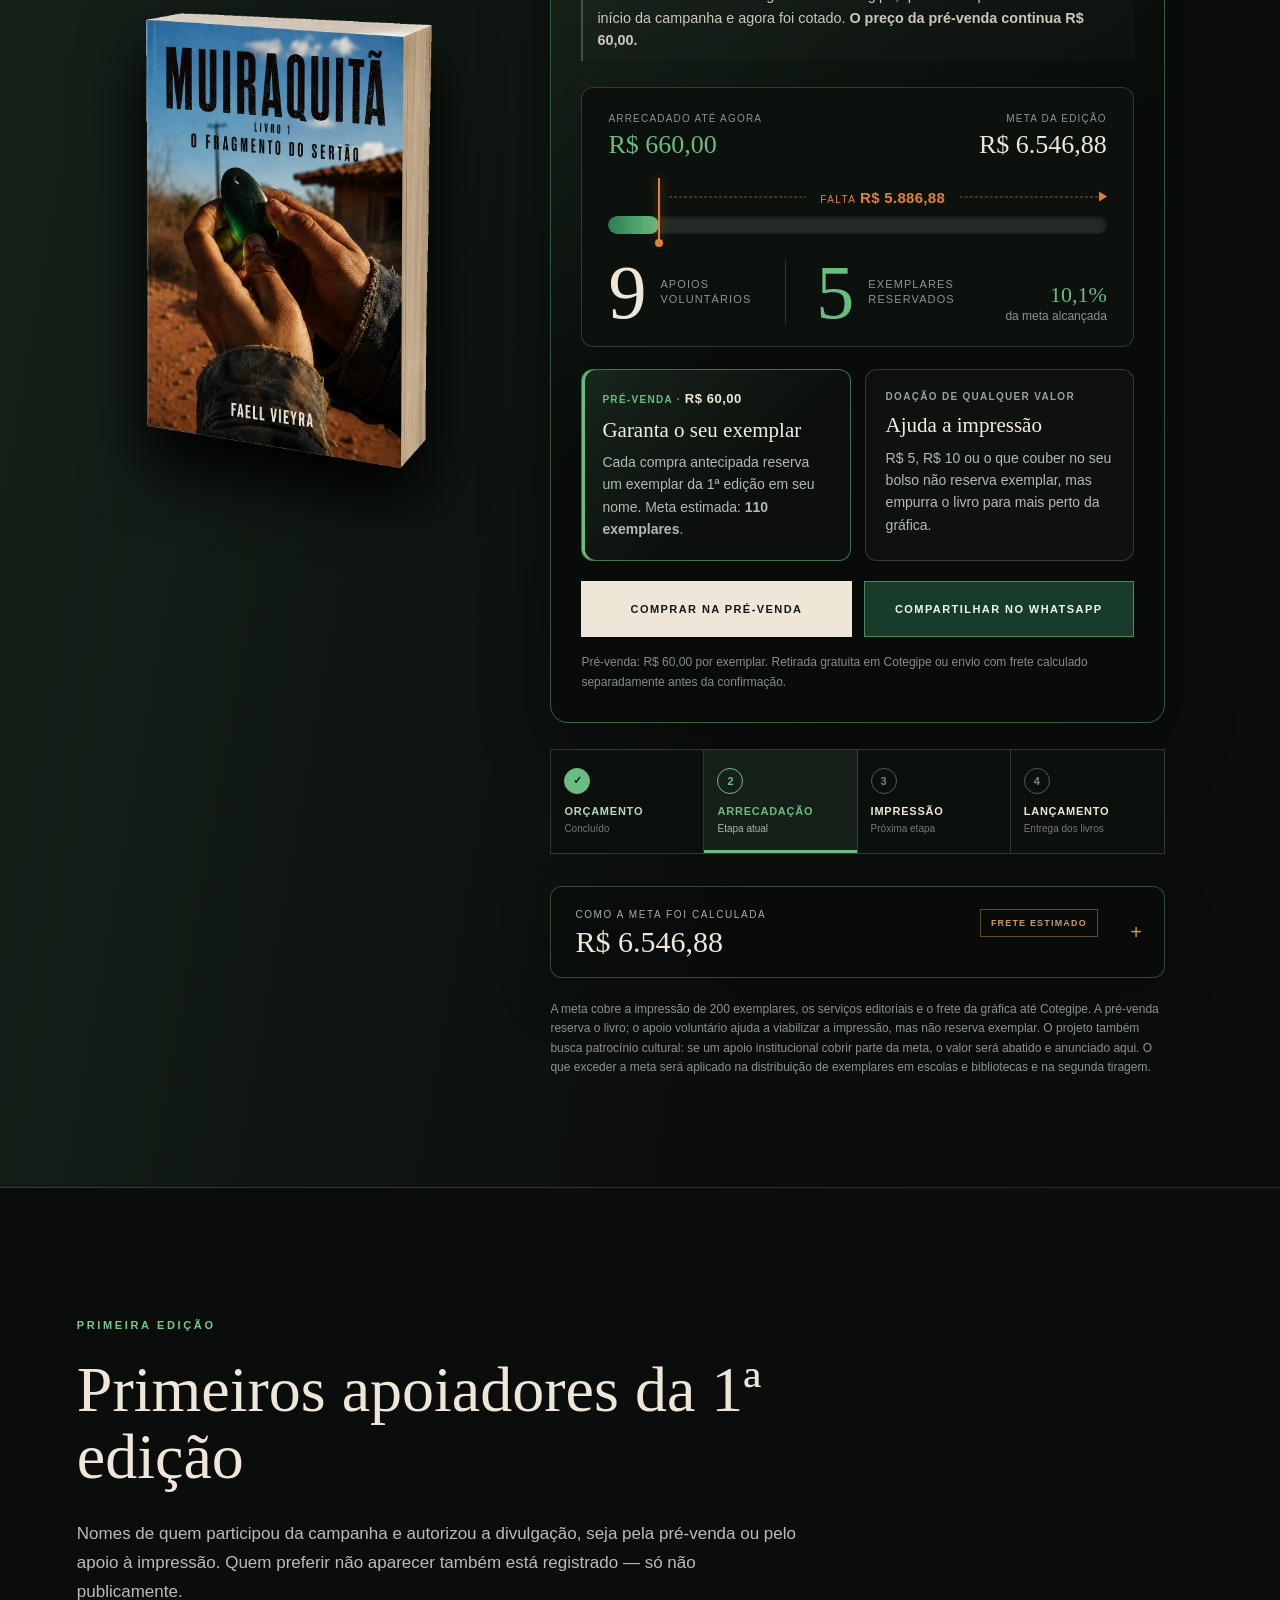
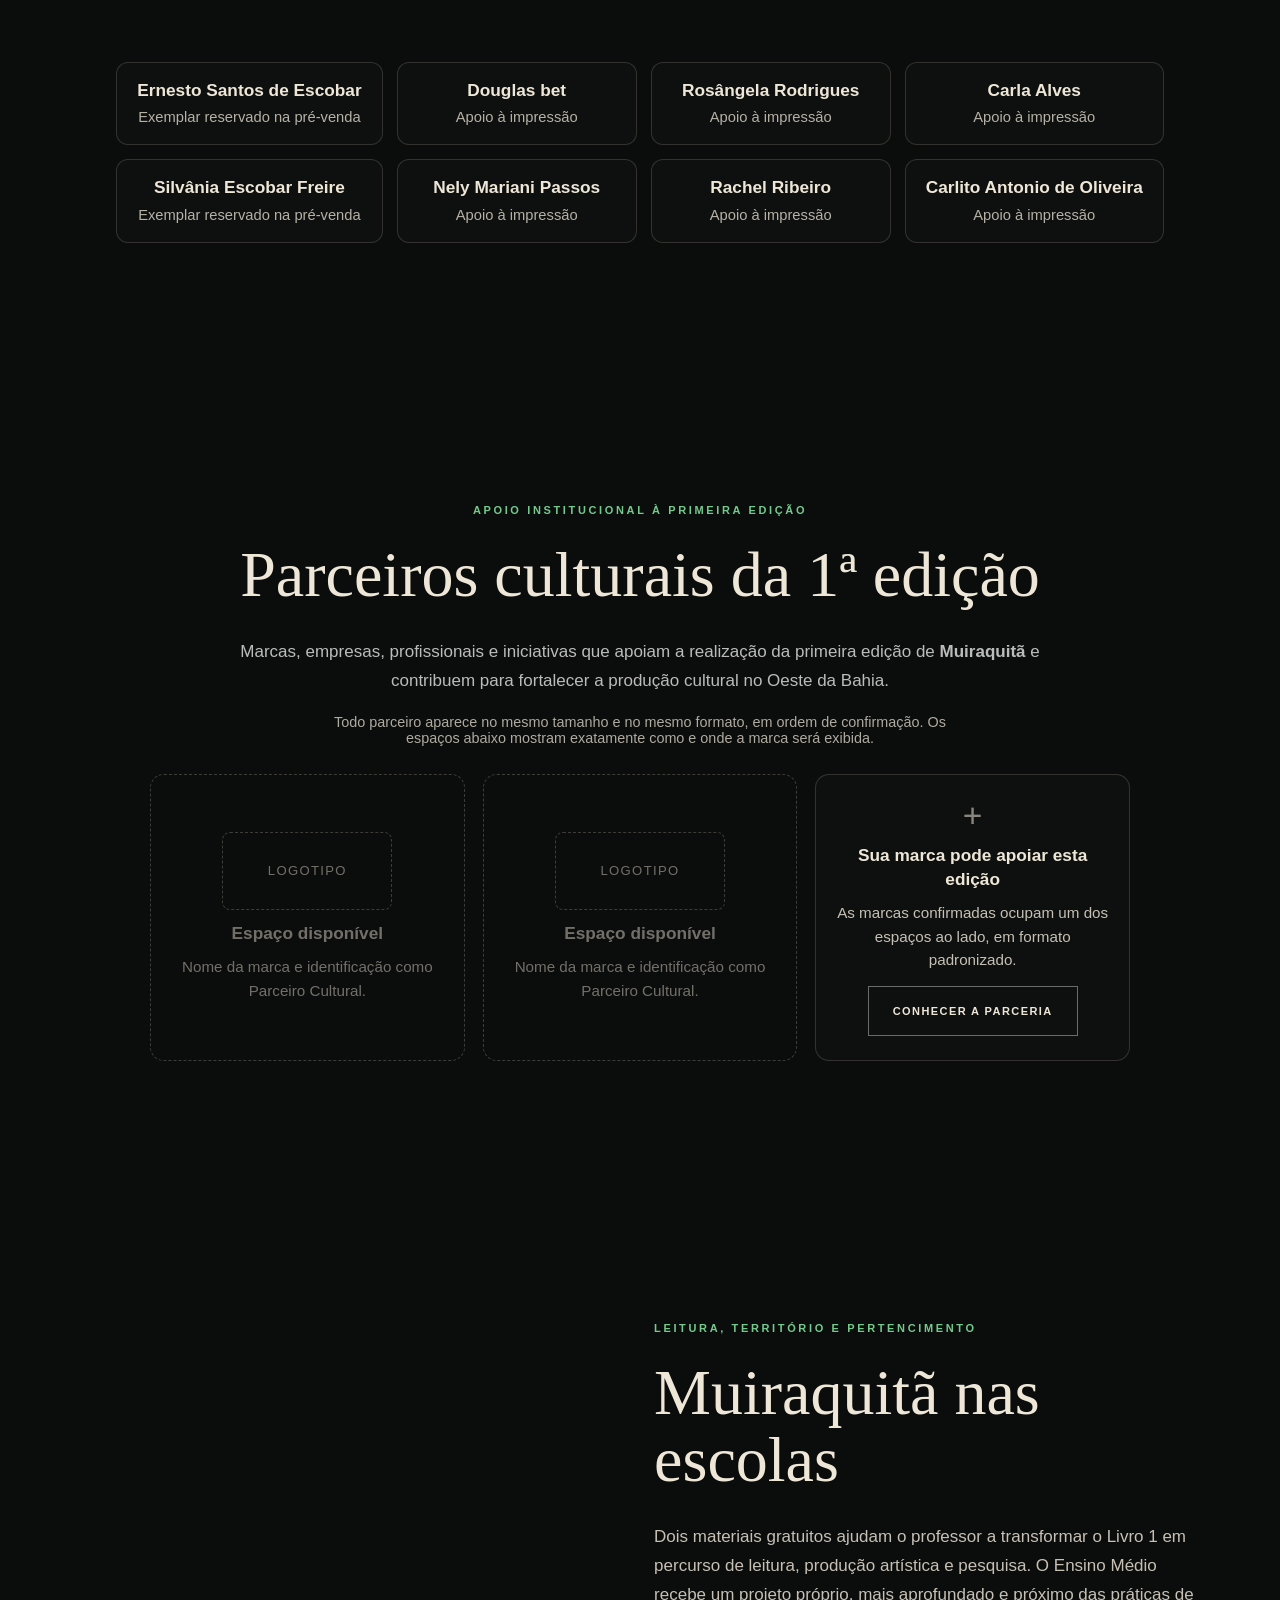
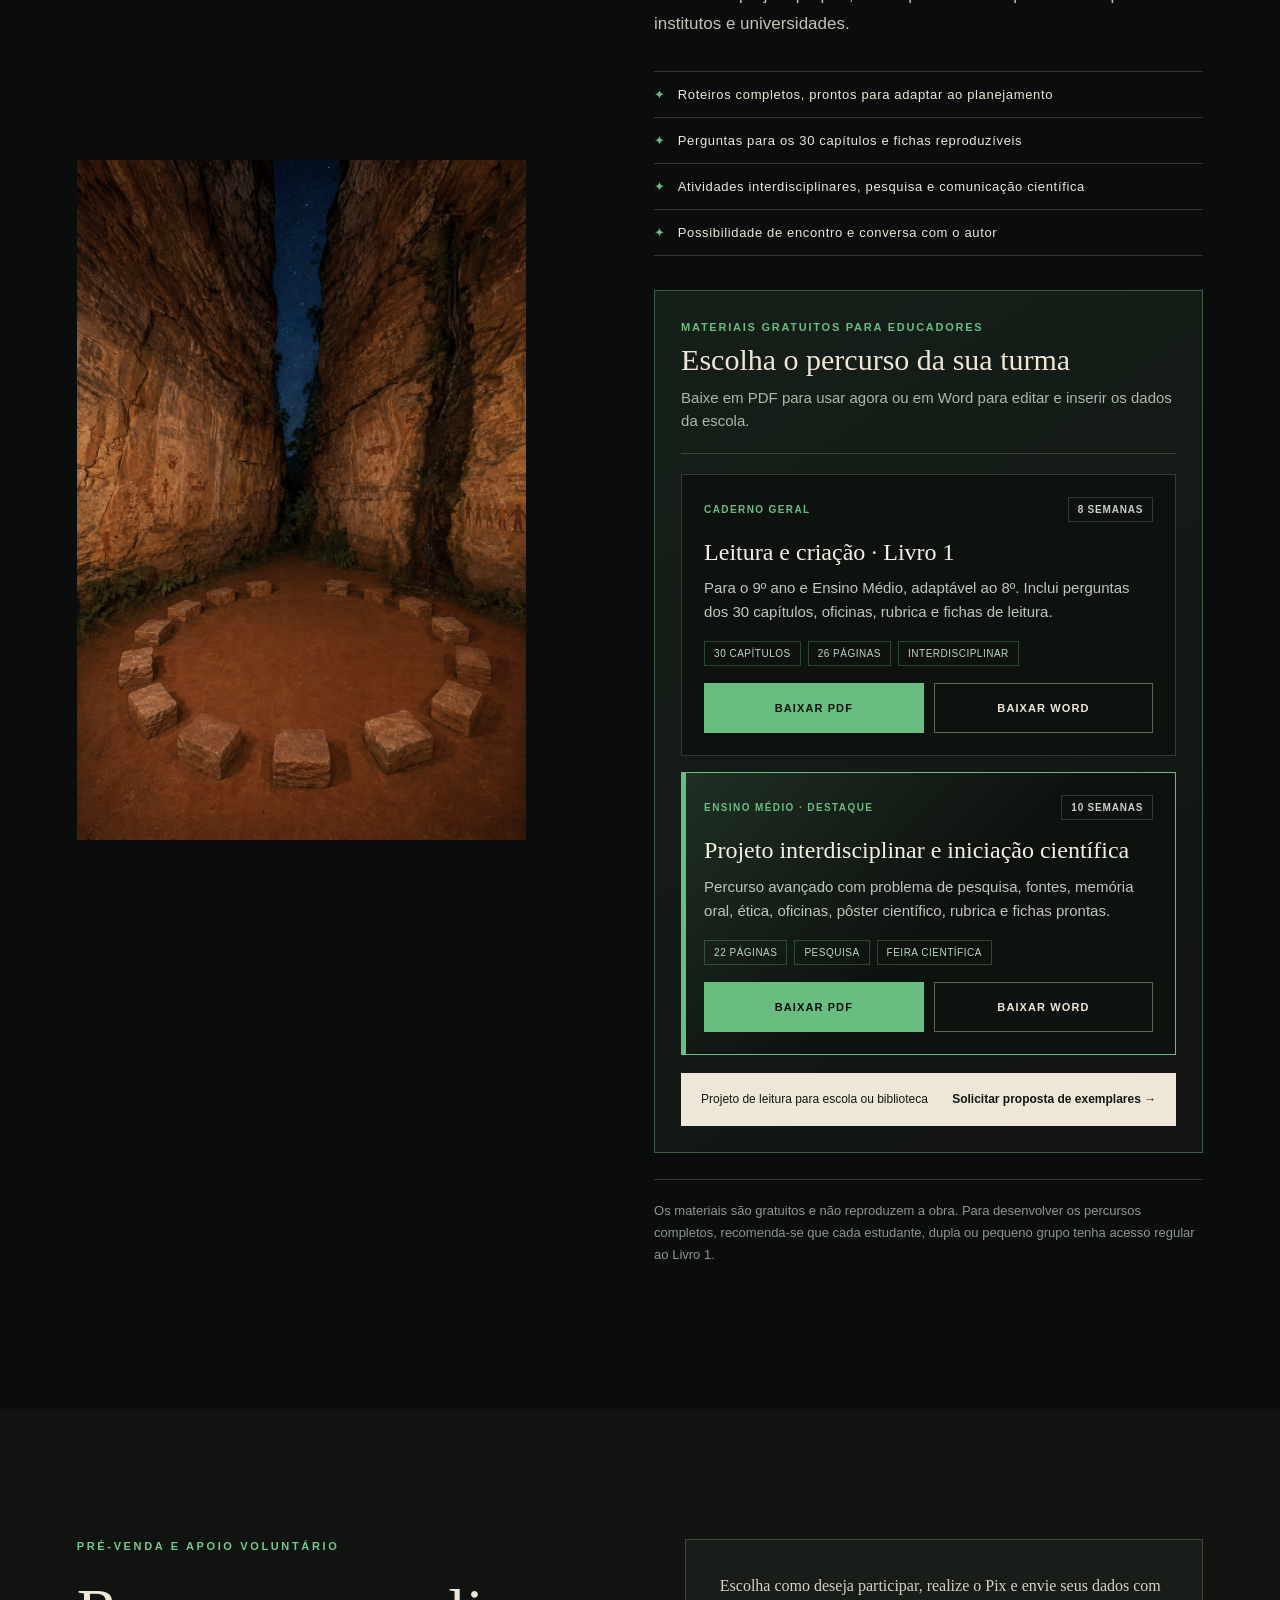
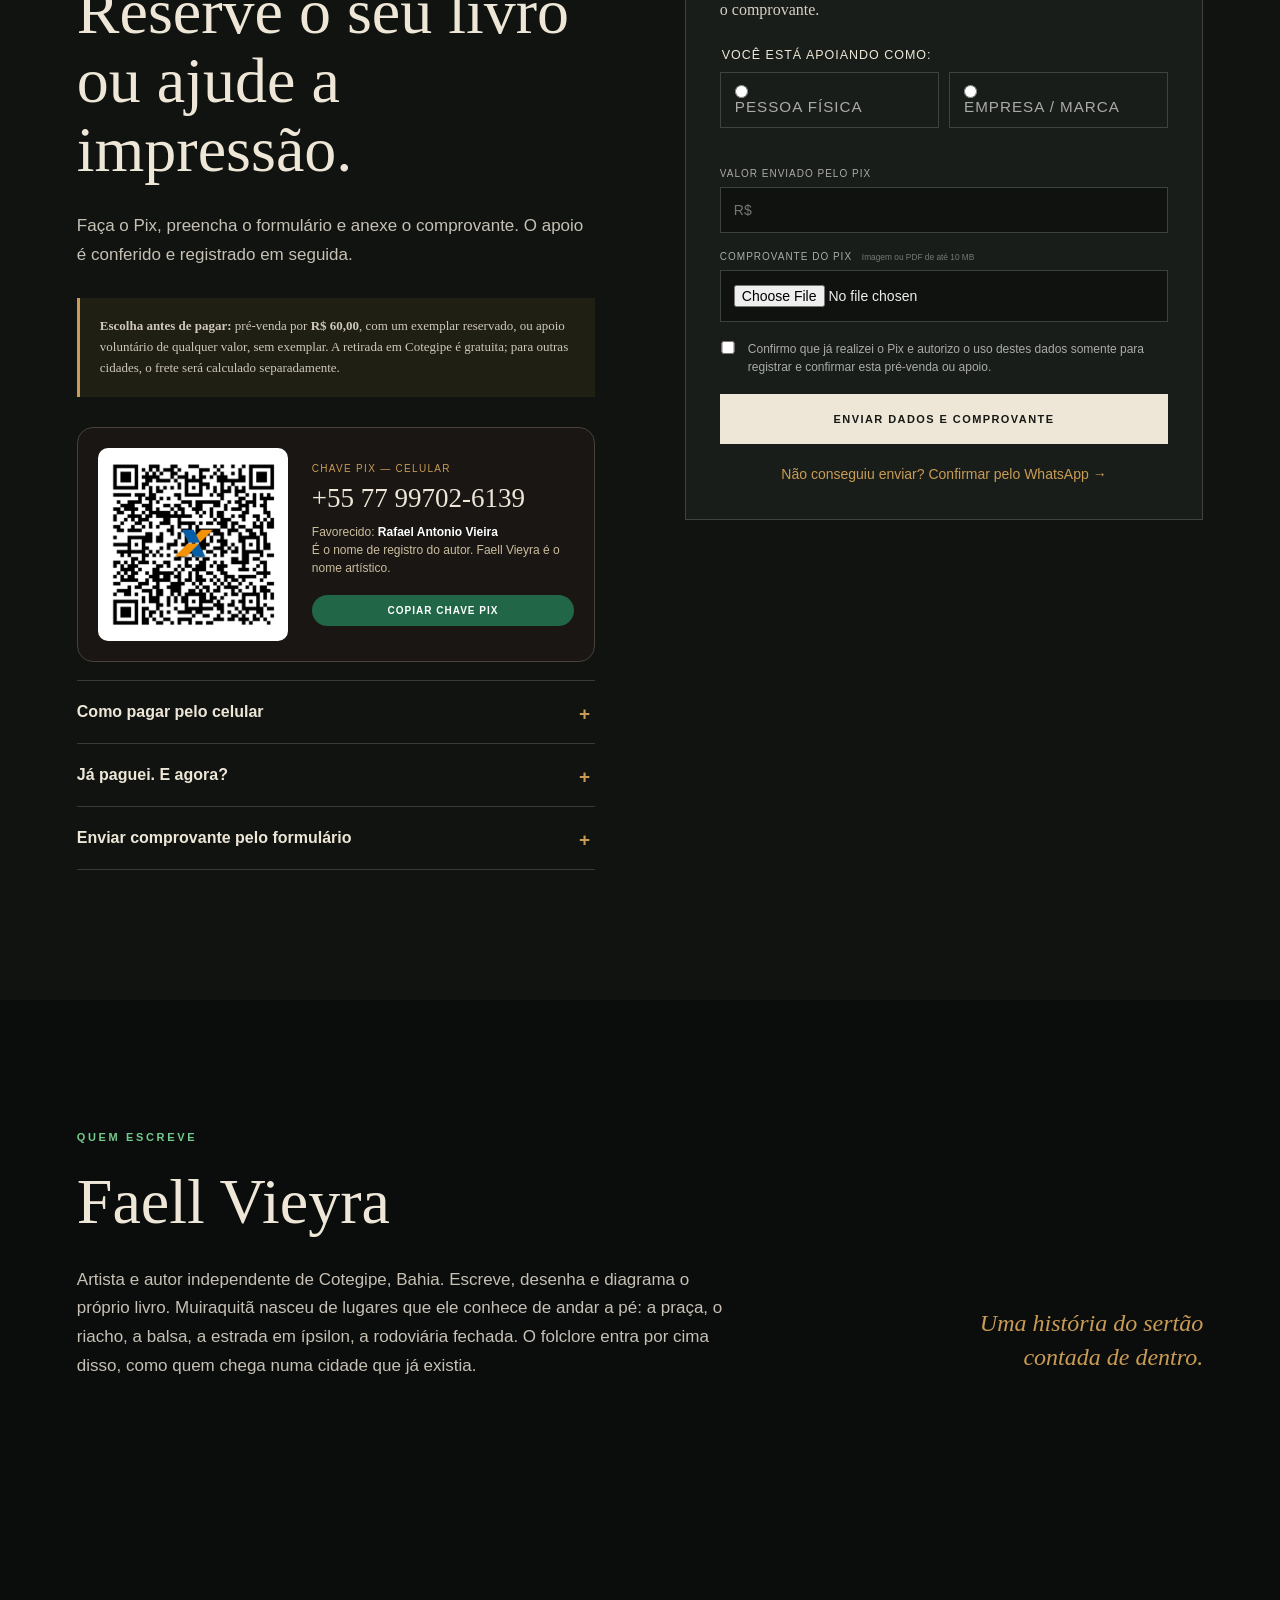
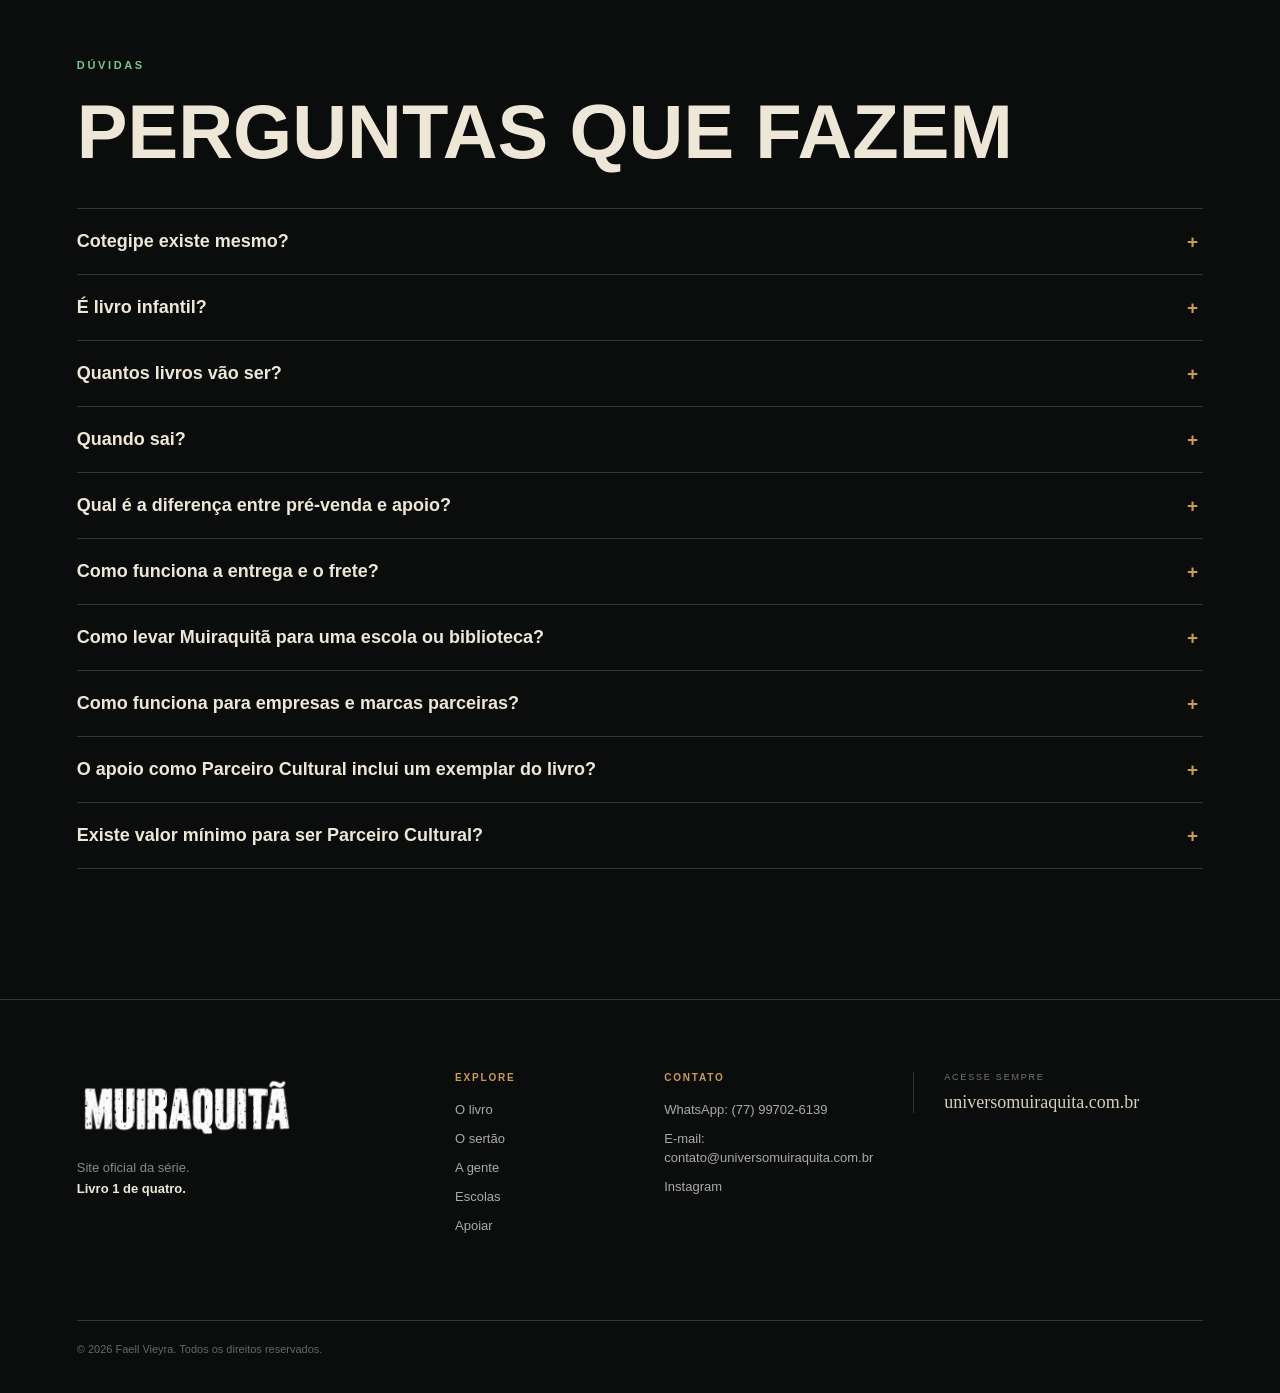
==== commit e5681875: "Add files via upload" ====
--- a/index.html
+++ b/index.html
@@ -542,18 +542,18 @@
     data-book-price  = valor da pré-venda
     data-updated     = data mostrada no topo do painel
 -->
-<div class="goalchart" data-goal="6546.88" data-raised="575" data-supporters="7" data-preorders="5" data-preorder-target="110" data-book-price="60" data-updated="02/10/2026" aria-labelledby="goalchart-title">
+<div class="goalchart" data-goal="6546.88" data-raised="660" data-supporters="9" data-preorders="5" data-preorder-target="110" data-book-price="60" data-updated="02/10/2026" aria-labelledby="goalchart-title">
 <div class="goalchart-head">
 <p class="goalchart-kicker">Meta da 1ª edição <i>·</i> atualizado em <b id="gc-updated">02/10/2026</b>
 </p>
-<h3 id="goalchart-title">Ainda faltam <b id="gc-remaining">R$ 5.971,88</b> para o livro entrar na gráfica.</h3>
+<h3 id="goalchart-title">Ainda faltam <b id="gc-remaining">R$ 5.886,88</b> para o livro entrar na gráfica.</h3>
 <p class="gc-change"><b>Atualização de 16/09/2026.</b> A meta passou de R$ 5.946,88 para R$ 6.546,88 com a entrada do frete da gráfica até Cotegipe, que estava pendente desde o início da campanha e agora foi cotado. <b>O preço da pré-venda continua R$ 60,00.</b></p>
 </div>
 <div class="goalchart-plot">
 <div class="gc-labels">
 <div class="gc-left">
 <span>Arrecadado até agora</span>
-<strong id="gc-raised">R$ 575,00</strong>
+<strong id="gc-raised">R$ 660,00</strong>
 </div>
 <div class="gc-right">
 <span>Meta da edição</span>
@@ -563,11 +563,11 @@
 <div class="gc-mid" id="gc-mid">
 <div class="gc-gapline">
 <div class="gc-gaplabel">
-<span>falta <b id="gc-gap">R$ 5.971,88</b>
+<span>falta <b id="gc-gap">R$ 5.886,88</b>
 </span>
 </div>
 </div>
-<div class="gc-track" role="img" id="gc-track" aria-label="Arrecadados R$ 575,00 de uma meta de R$ 6.546,88">
+<div class="gc-track" role="img" id="gc-track" aria-label="Arrecadados R$ 660,00 de uma meta de R$ 6.546,88">
 <i class="gc-fill" id="gc-fill"></i>
 </div>
 <em class="gc-marker" aria-hidden="true">
@@ -576,7 +576,7 @@
 <div class="gc-foot">
 <div class="gc-stats">
 <div class="gc-count">
-<strong id="gc-supporters">7</strong>
+<strong id="gc-supporters">9</strong>
 <span>apoios<br/>voluntários</span>
 </div>
 <div class="gc-count gc-preorders">
@@ -585,7 +585,7 @@
 </div>
 </div>
 <p class="gc-percent">
-<b id="gc-percent">8,8%</b> da meta alcançada</p>
+<b id="gc-percent">10,1%</b> da meta alcançada</p>
 </div>
 </div>
 <div class="gc-tiers">
@@ -676,6 +676,14 @@
       <strong>Nely Mariani Passos</strong>
       <span>Apoio à impressão</span>
     </li>
+    <li class="reader-card">
+      <strong>Rachel Ribeiro</strong>
+      <span>Apoio à impressão</span>
+    </li>
+    <li class="reader-card">
+      <strong>Carlito Antonio de Oliveira</strong>
+      <span>Apoio à impressão</span>
+    </li>
   </ul>
 </section>
 
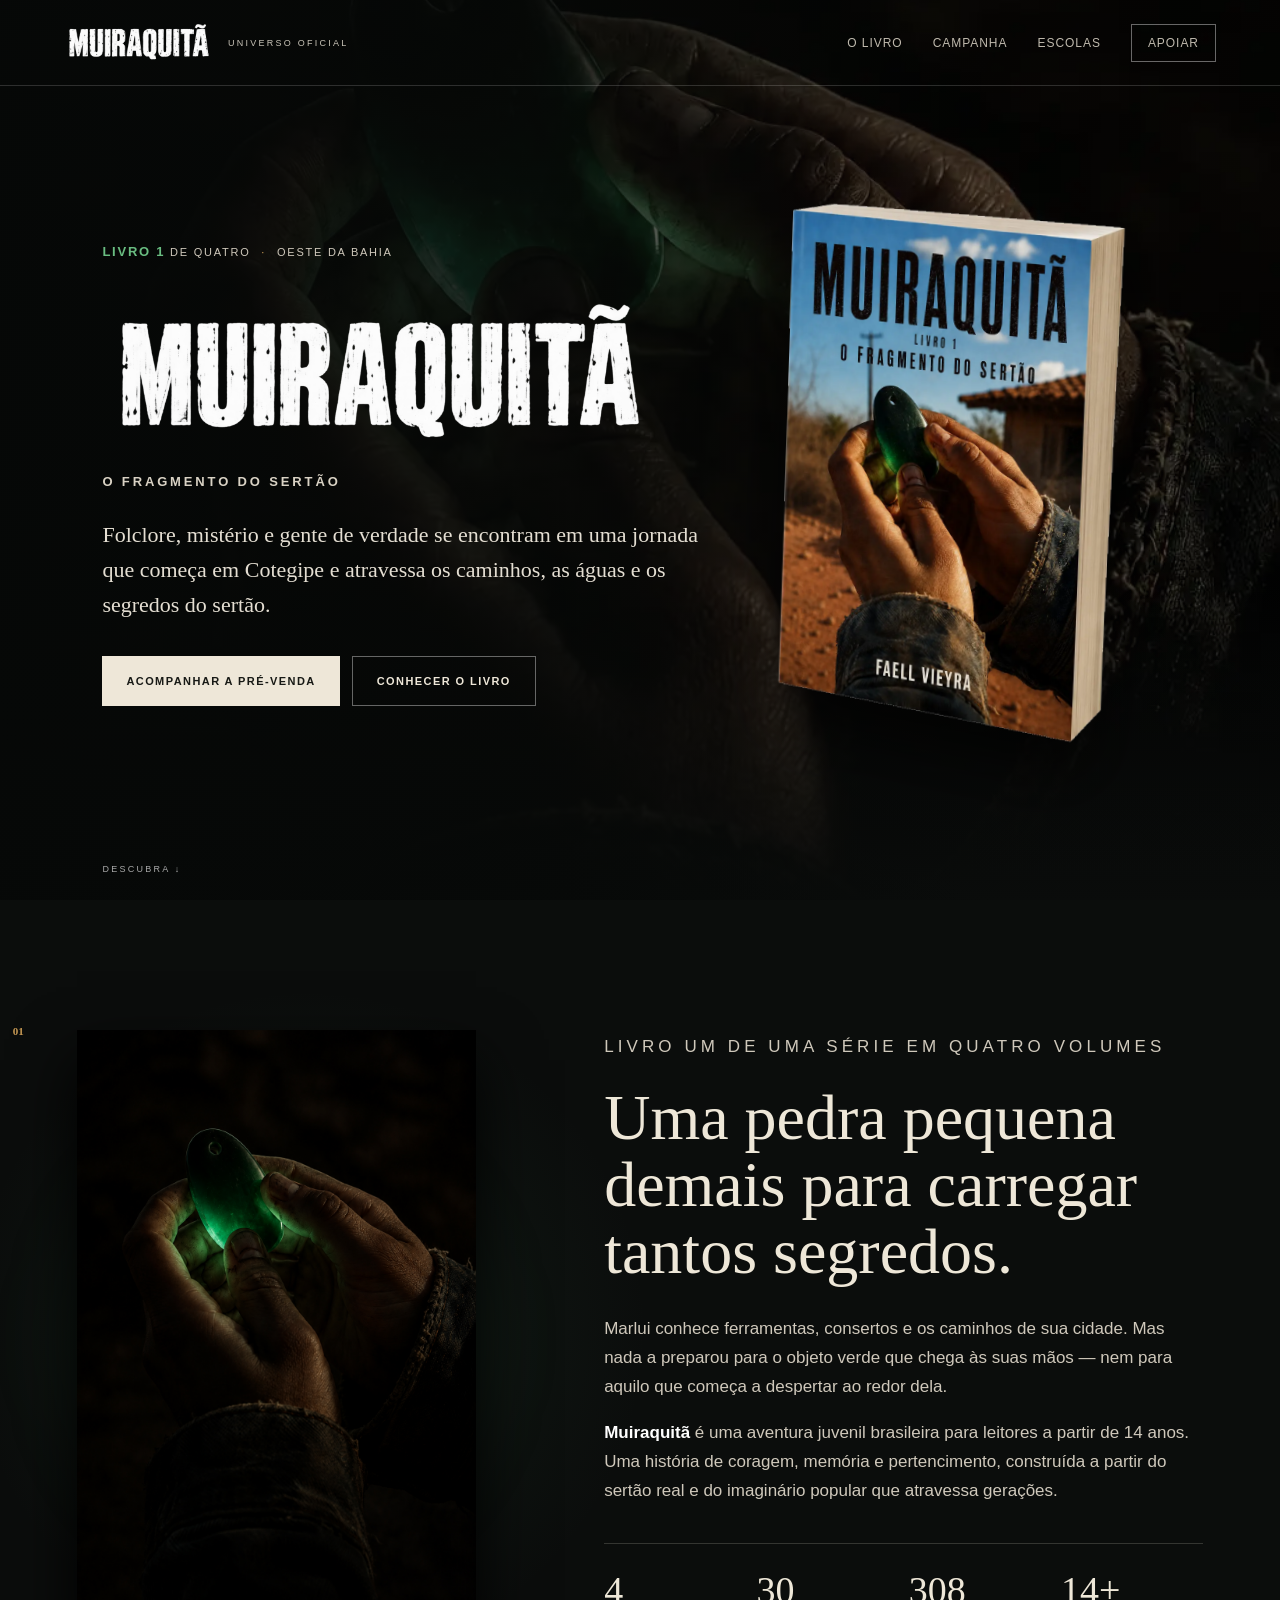
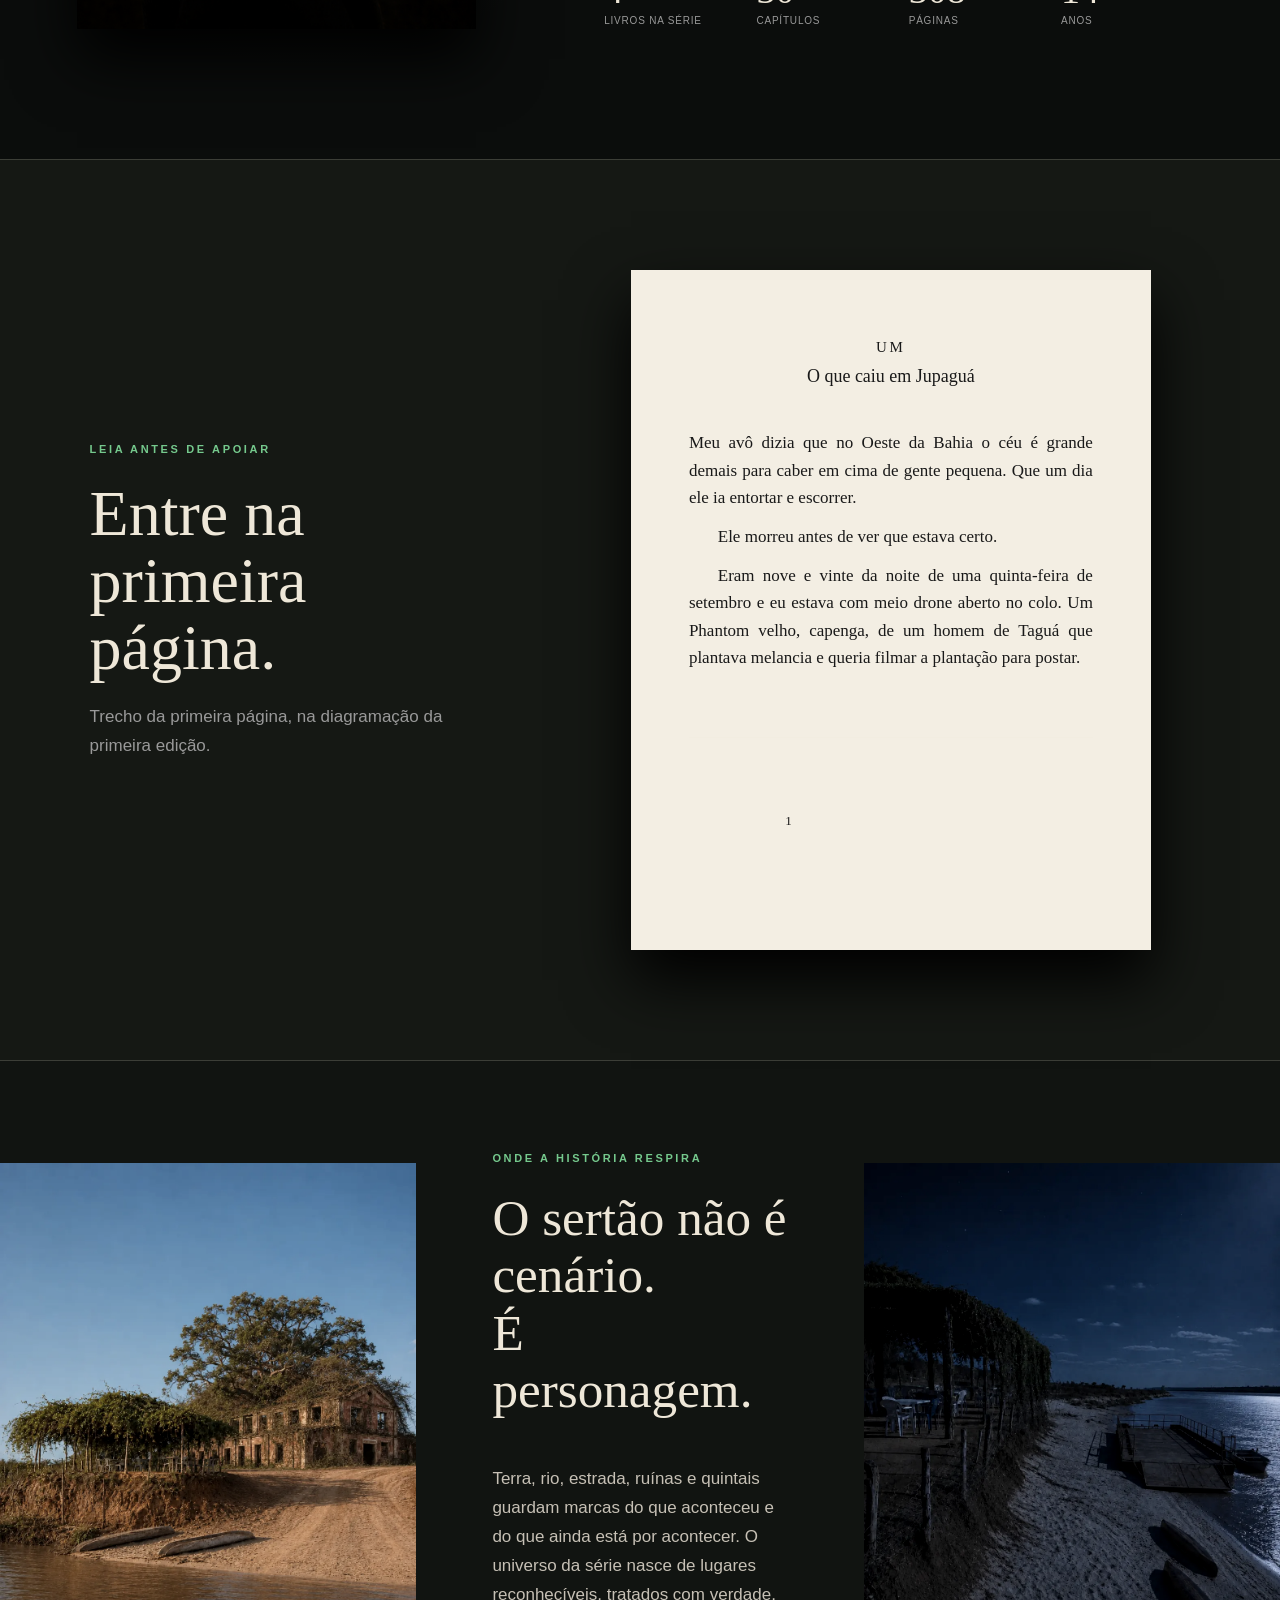
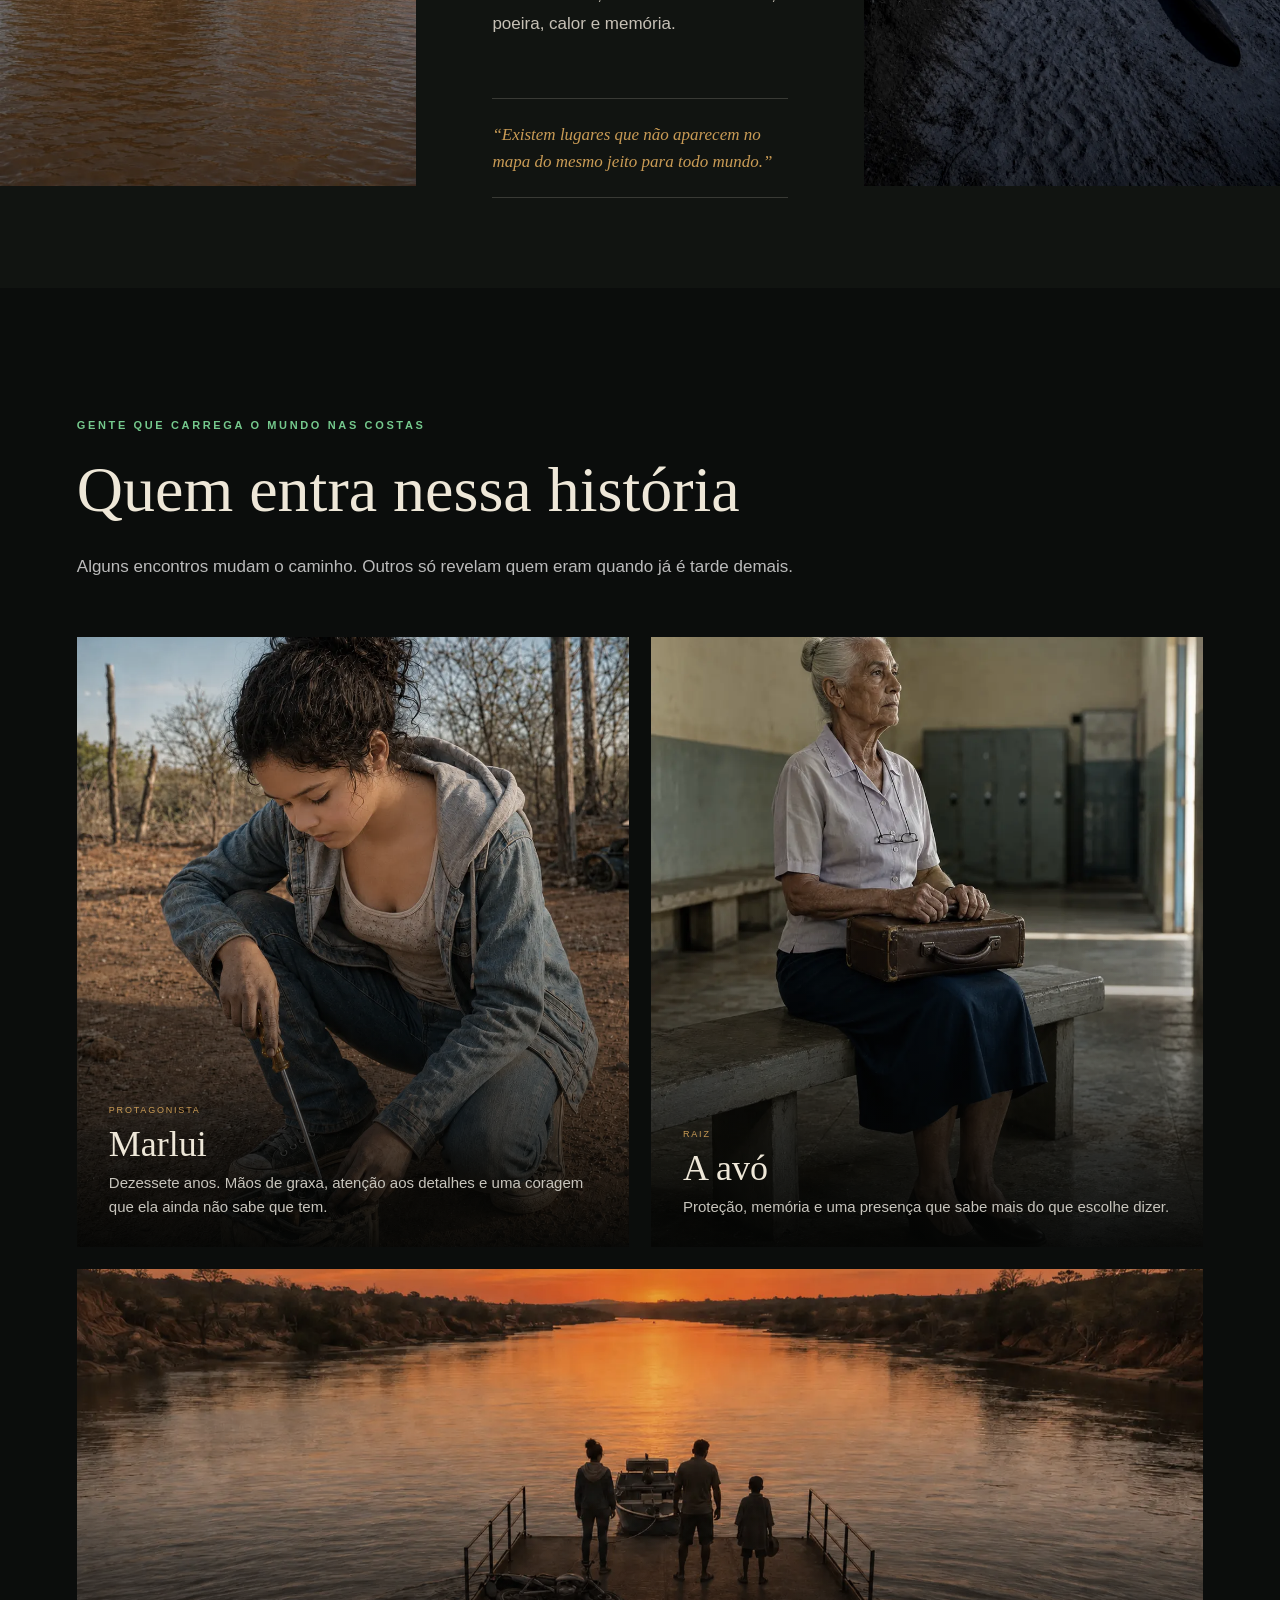
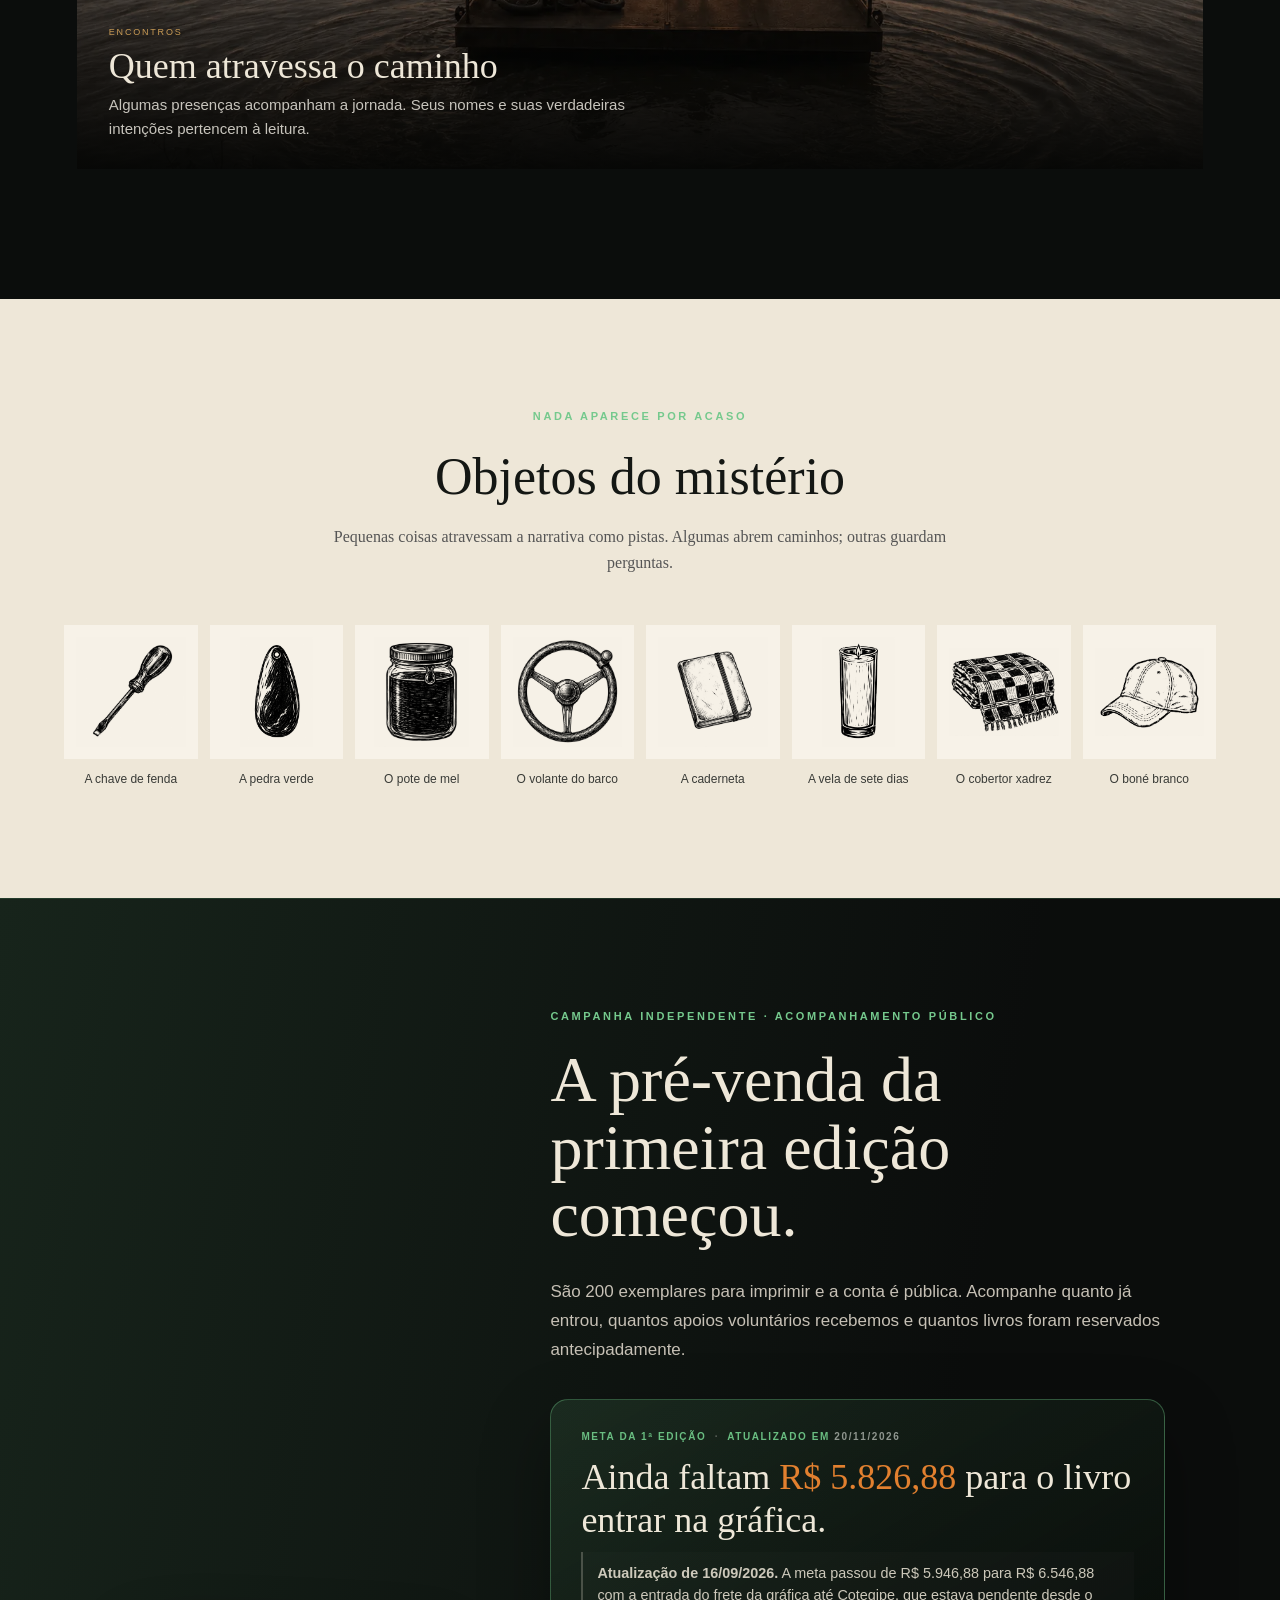
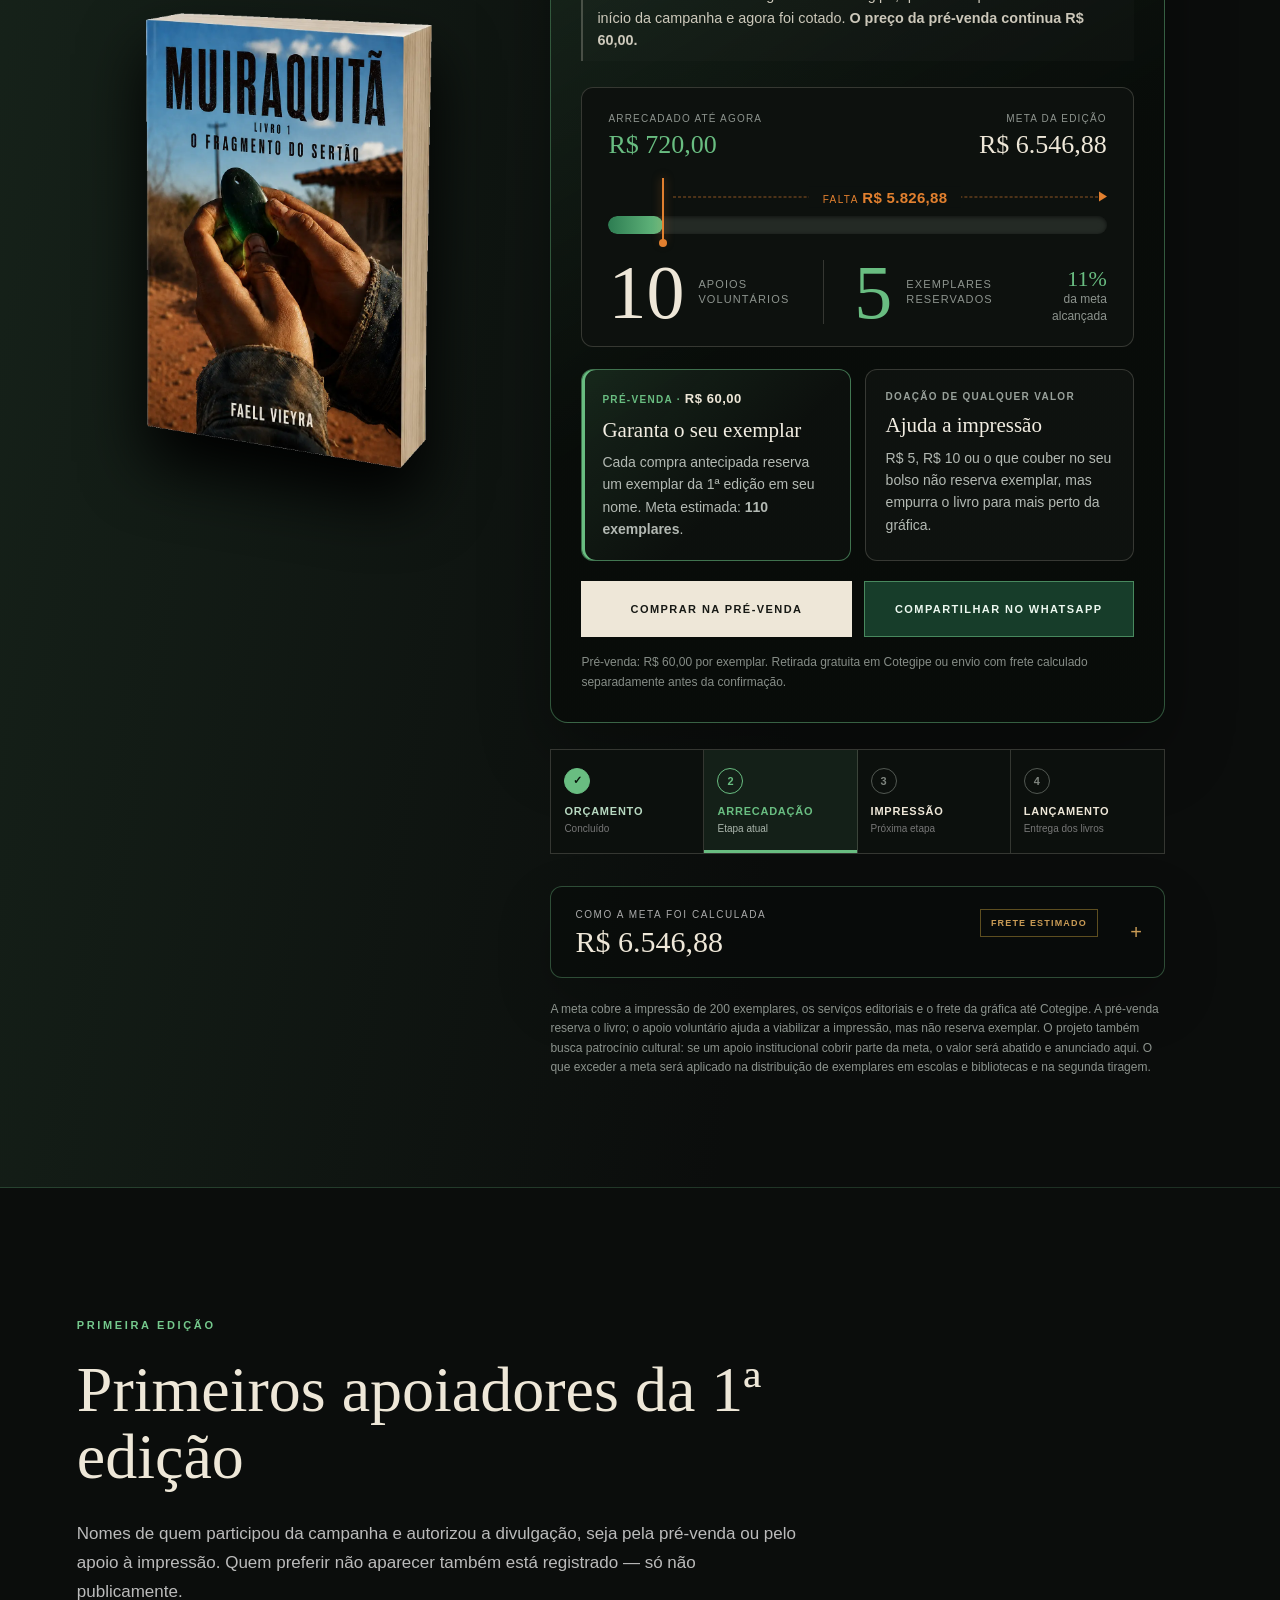
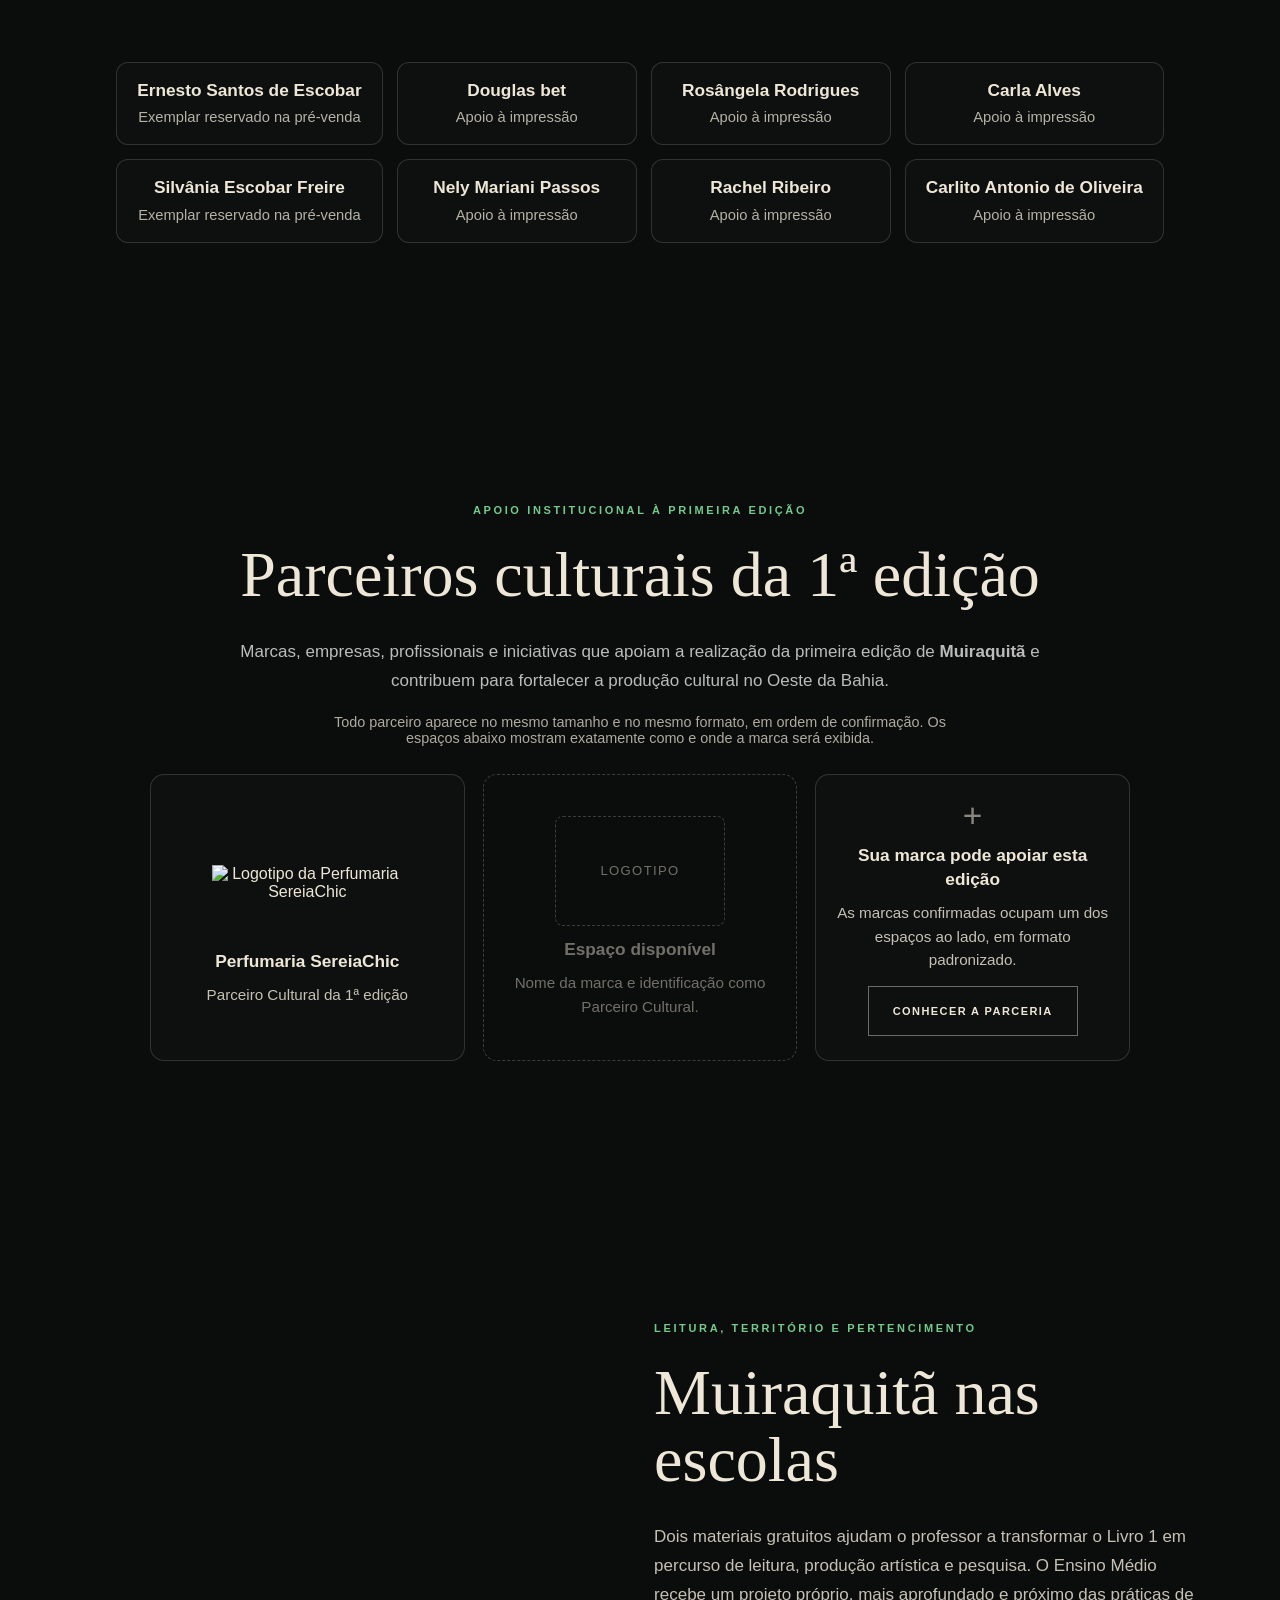
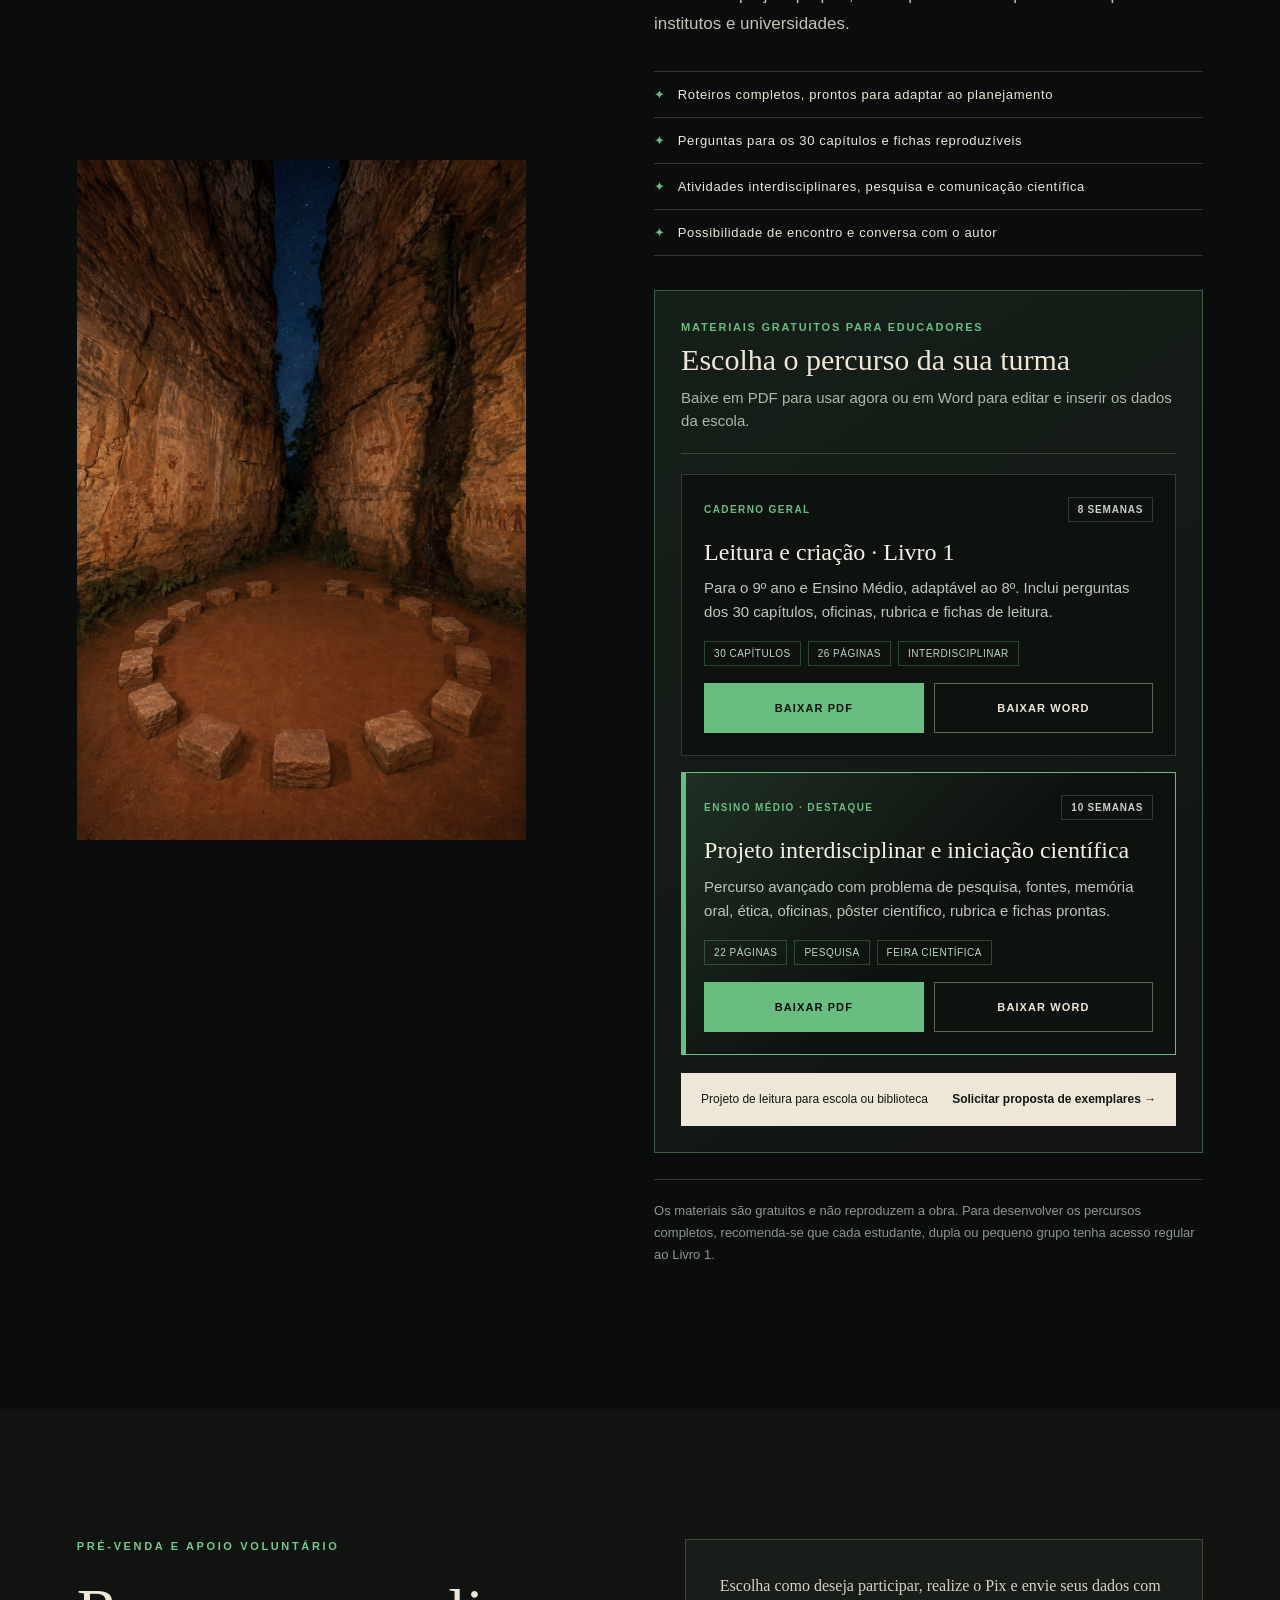
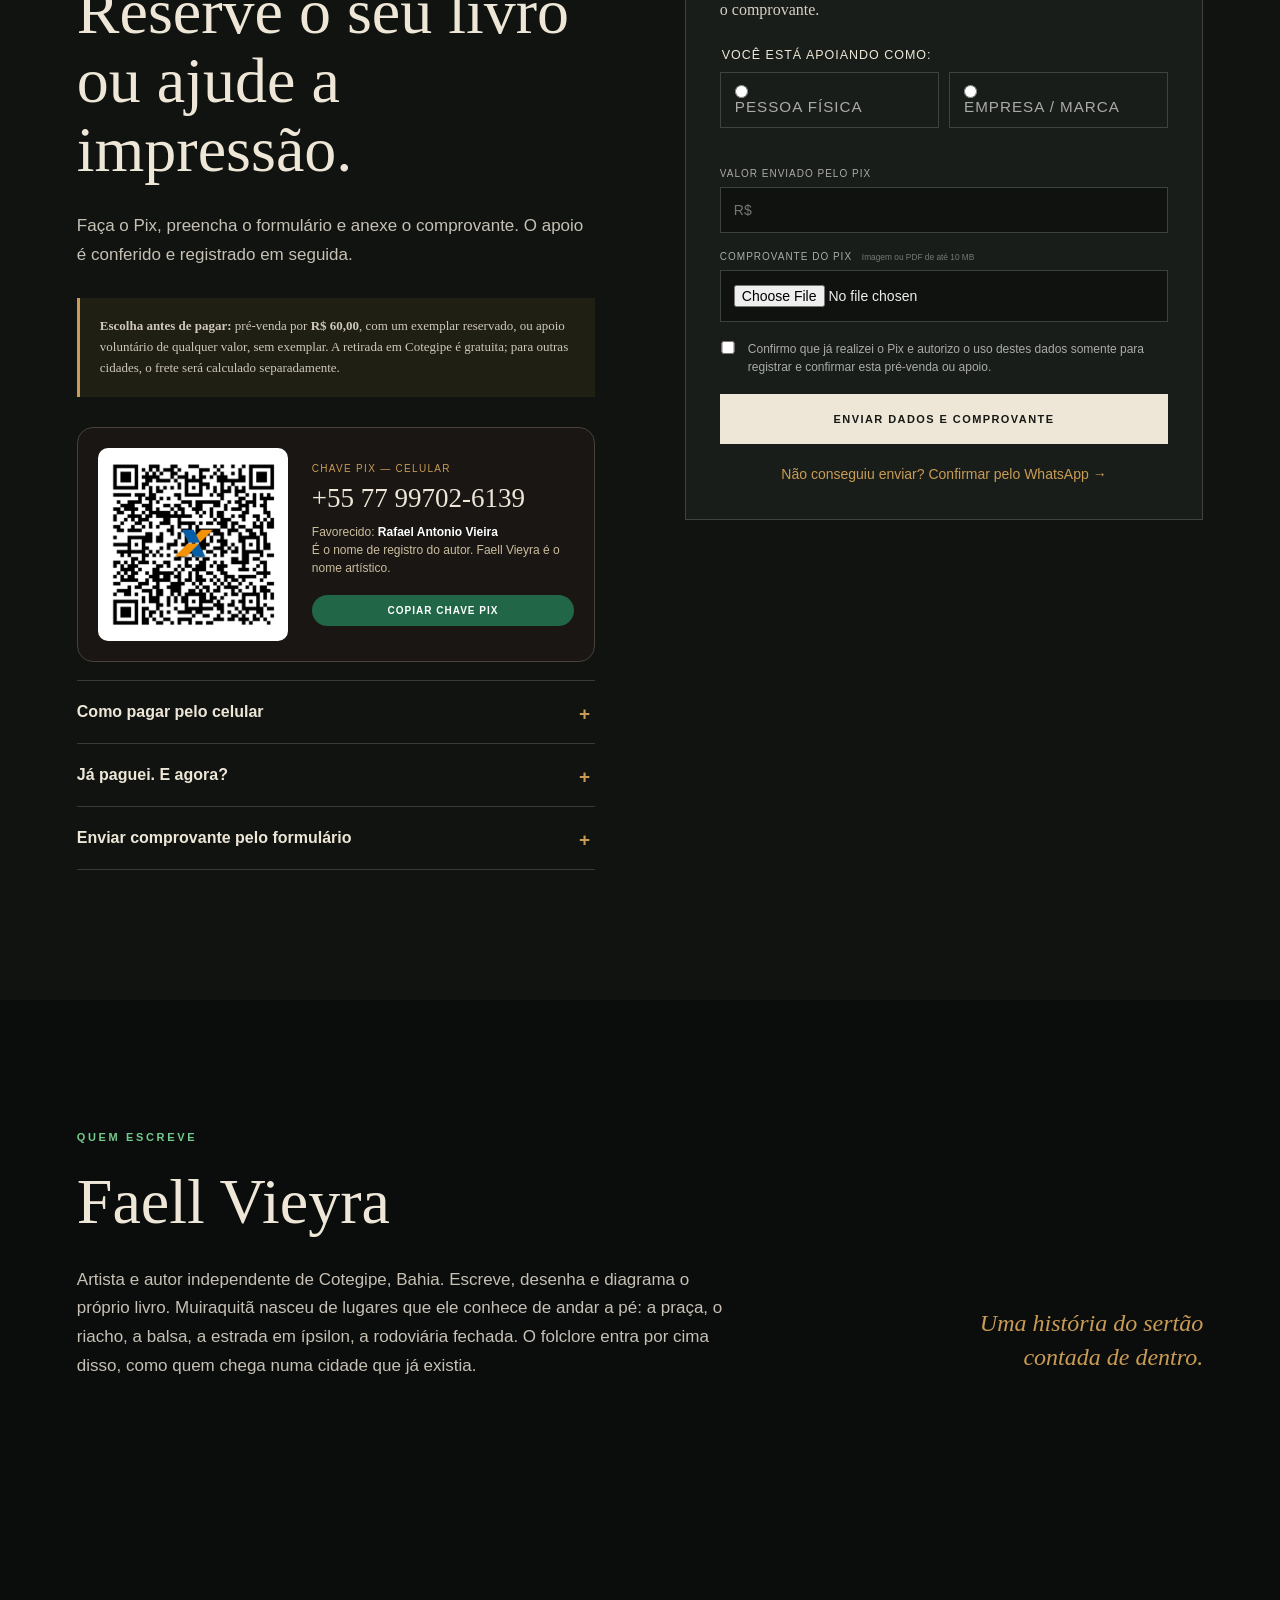
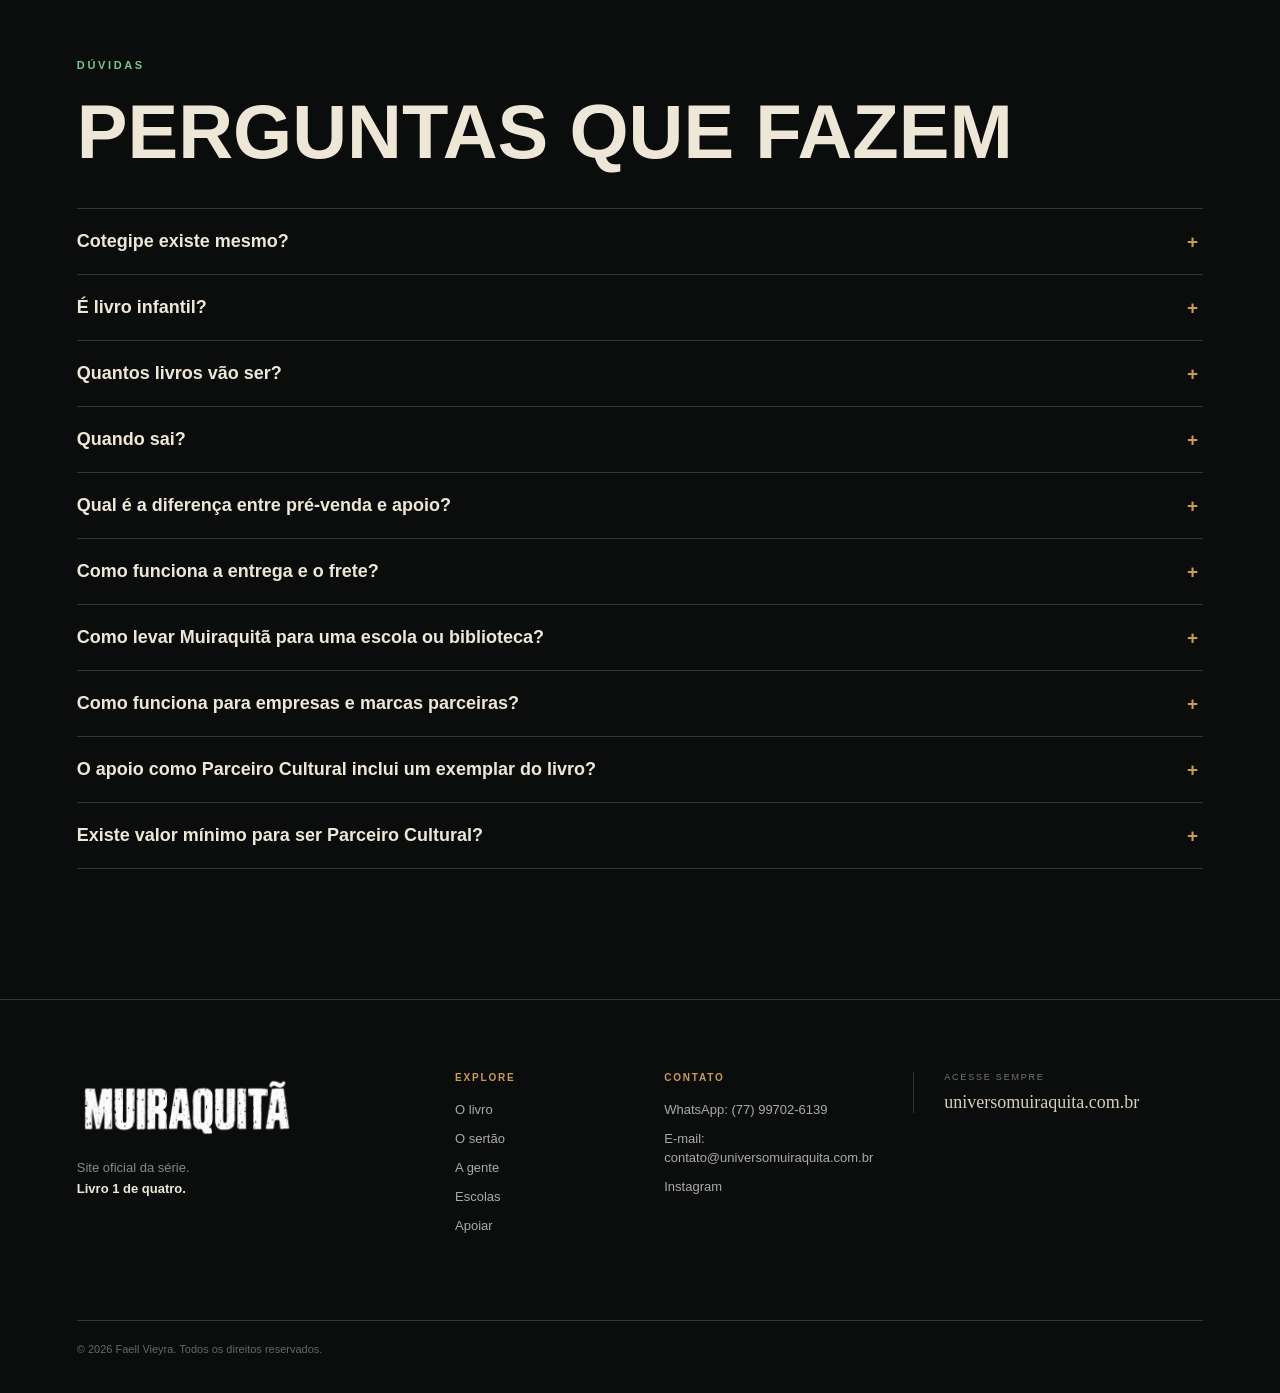
==== commit a3b8e7a5: "Add files via upload" ====
--- a/index.html
+++ b/index.html
@@ -169,15 +169,15 @@
     }
     .cultural-partners .partner-logo {
       width: 100%;
-      height: 78px;
+      height: 110px;
       display: flex;
       align-items: center;
       justify-content: center;
       margin-bottom: 2px;
     }
     .cultural-partners .partner-logo img {
-      max-width: 170px;
-      max-height: 72px;
+      max-width: 190px;
+      max-height: 104px;
       width: auto;
       height: auto;
       object-fit: contain;
@@ -542,18 +542,18 @@
     data-book-price  = valor da pré-venda
     data-updated     = data mostrada no topo do painel
 -->
-<div class="goalchart" data-goal="6546.88" data-raised="660" data-supporters="9" data-preorders="5" data-preorder-target="110" data-book-price="60" data-updated="02/10/2026" aria-labelledby="goalchart-title">
+<div class="goalchart" data-goal="6546.88" data-raised="720" data-supporters="10" data-preorders="5" data-preorder-target="110" data-book-price="60" data-updated="20/11/2026" aria-labelledby="goalchart-title">
 <div class="goalchart-head">
-<p class="goalchart-kicker">Meta da 1ª edição <i>·</i> atualizado em <b id="gc-updated">02/10/2026</b>
+<p class="goalchart-kicker">Meta da 1ª edição <i>·</i> atualizado em <b id="gc-updated">20/11/2026</b>
 </p>
-<h3 id="goalchart-title">Ainda faltam <b id="gc-remaining">R$ 5.886,88</b> para o livro entrar na gráfica.</h3>
+<h3 id="goalchart-title">Ainda faltam <b id="gc-remaining">R$ 5.826,88</b> para o livro entrar na gráfica.</h3>
 <p class="gc-change"><b>Atualização de 16/09/2026.</b> A meta passou de R$ 5.946,88 para R$ 6.546,88 com a entrada do frete da gráfica até Cotegipe, que estava pendente desde o início da campanha e agora foi cotado. <b>O preço da pré-venda continua R$ 60,00.</b></p>
 </div>
 <div class="goalchart-plot">
 <div class="gc-labels">
 <div class="gc-left">
 <span>Arrecadado até agora</span>
-<strong id="gc-raised">R$ 660,00</strong>
+<strong id="gc-raised">R$ 720,00</strong>
 </div>
 <div class="gc-right">
 <span>Meta da edição</span>
@@ -563,11 +563,11 @@
 <div class="gc-mid" id="gc-mid">
 <div class="gc-gapline">
 <div class="gc-gaplabel">
-<span>falta <b id="gc-gap">R$ 5.886,88</b>
+<span>falta <b id="gc-gap">R$ 5.826,88</b>
 </span>
 </div>
 </div>
-<div class="gc-track" role="img" id="gc-track" aria-label="Arrecadados R$ 660,00 de uma meta de R$ 6.546,88">
+<div class="gc-track" role="img" id="gc-track" aria-label="Arrecadados R$ 720,00 de uma meta de R$ 6.546,88">
 <i class="gc-fill" id="gc-fill"></i>
 </div>
 <em class="gc-marker" aria-hidden="true">
@@ -576,7 +576,7 @@
 <div class="gc-foot">
 <div class="gc-stats">
 <div class="gc-count">
-<strong id="gc-supporters">9</strong>
+<strong id="gc-supporters">10</strong>
 <span>apoios<br/>voluntários</span>
 </div>
 <div class="gc-count gc-preorders">
@@ -585,7 +585,7 @@
 </div>
 </div>
 <p class="gc-percent">
-<b id="gc-percent">10,1%</b> da meta alcançada</p>
+<b id="gc-percent">11%</b> da meta alcançada</p>
 </div>
 </div>
 <div class="gc-tiers">
@@ -695,10 +695,10 @@
   </div>
   <p class="partner-slots-note">Todo parceiro aparece no mesmo tamanho e no mesmo formato, em ordem de confirmação. Os espaços abaixo mostram exatamente como e onde a marca será exibida.</p>
   <div class="partner-grid" aria-label="Parceiros culturais da primeira edição">
-    <article class="partner-card is-slot" aria-label="Espaço disponível para marca parceira">
-      <div class="partner-logo slot-frame"><span>logotipo</span></div>
-      <strong>Espaço disponível</strong>
-      <span>Nome da marca e identificação como Parceiro Cultural.</span>
+    <article class="partner-card">
+      <div class="partner-logo"><img src="parceiro-sereia-chic.png" alt="Logotipo da Perfumaria SereiaChic" loading="lazy"/></div>
+      <strong>Perfumaria SereiaChic</strong>
+      <span>Parceiro Cultural da 1ª edição</span>
     </article>
     <article class="partner-card is-slot" aria-label="Espaço disponível para marca parceira">
       <div class="partner-logo slot-frame"><span>logotipo</span></div>
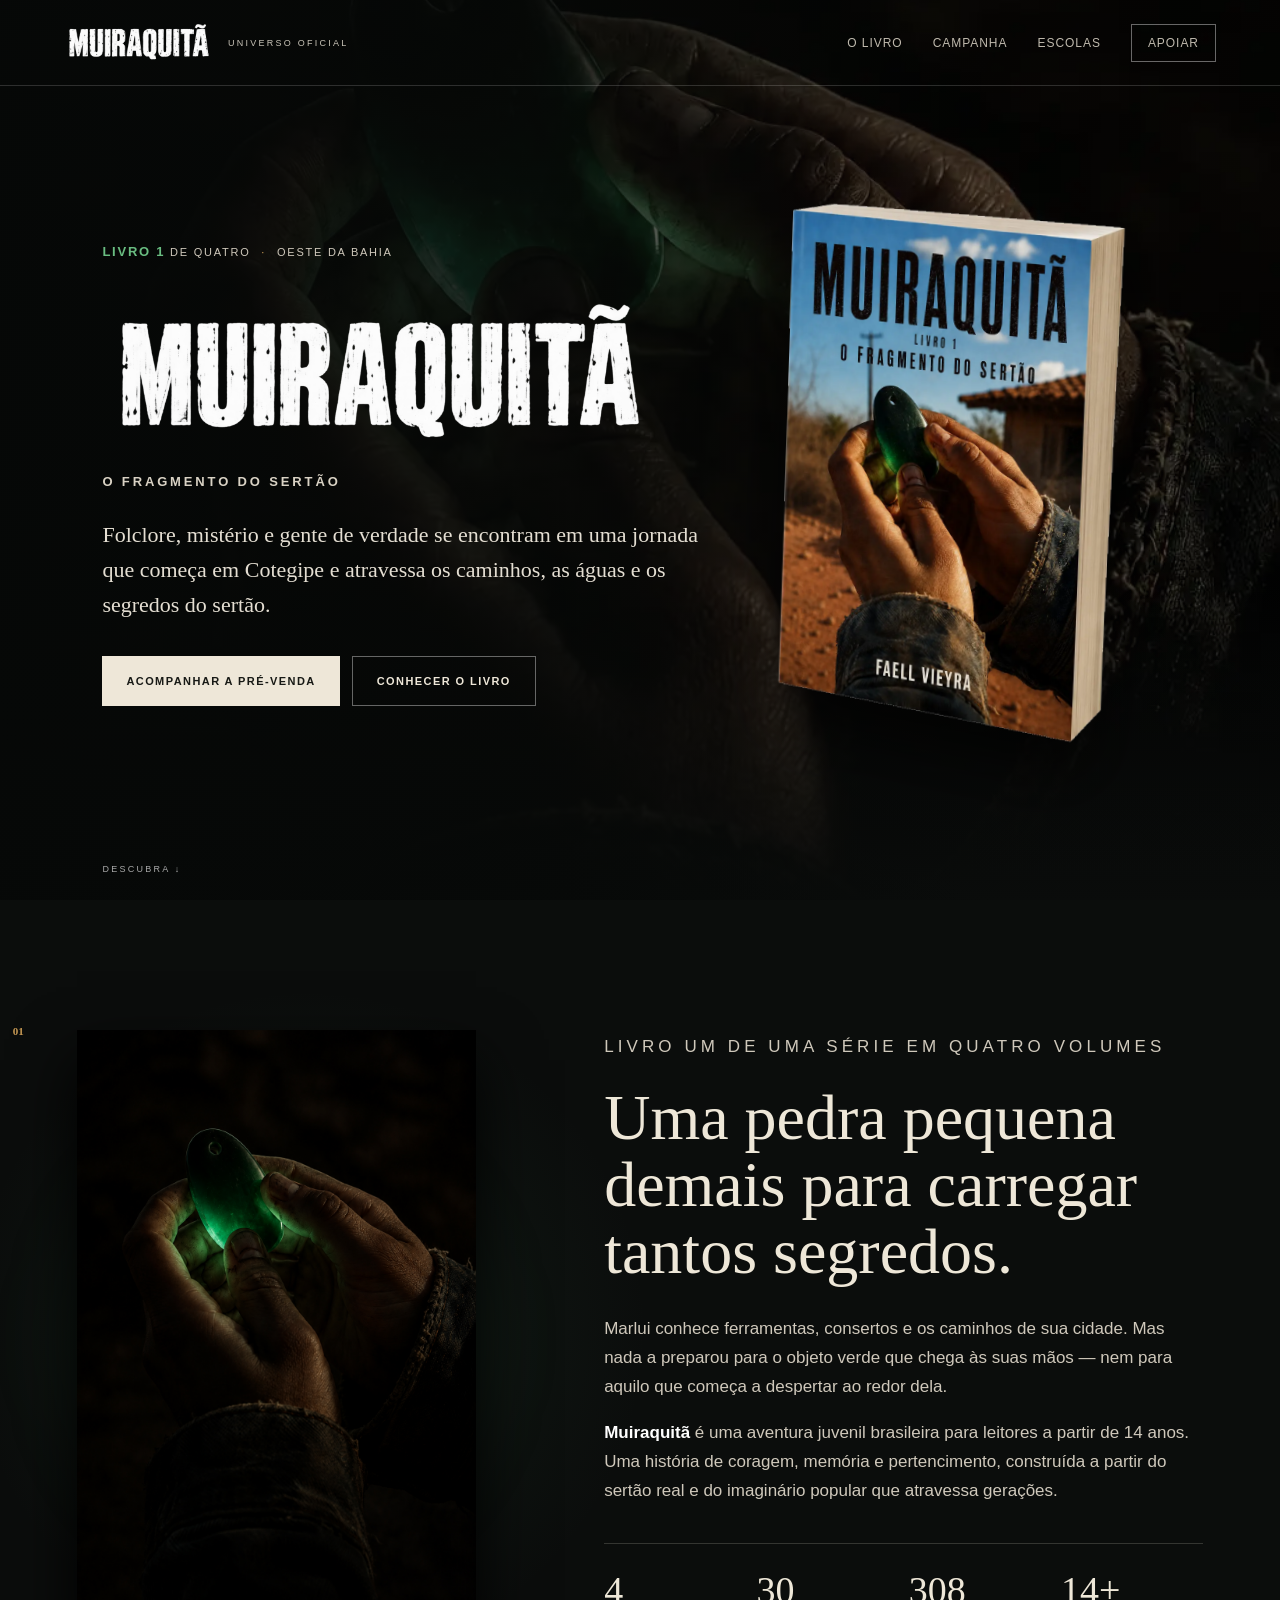
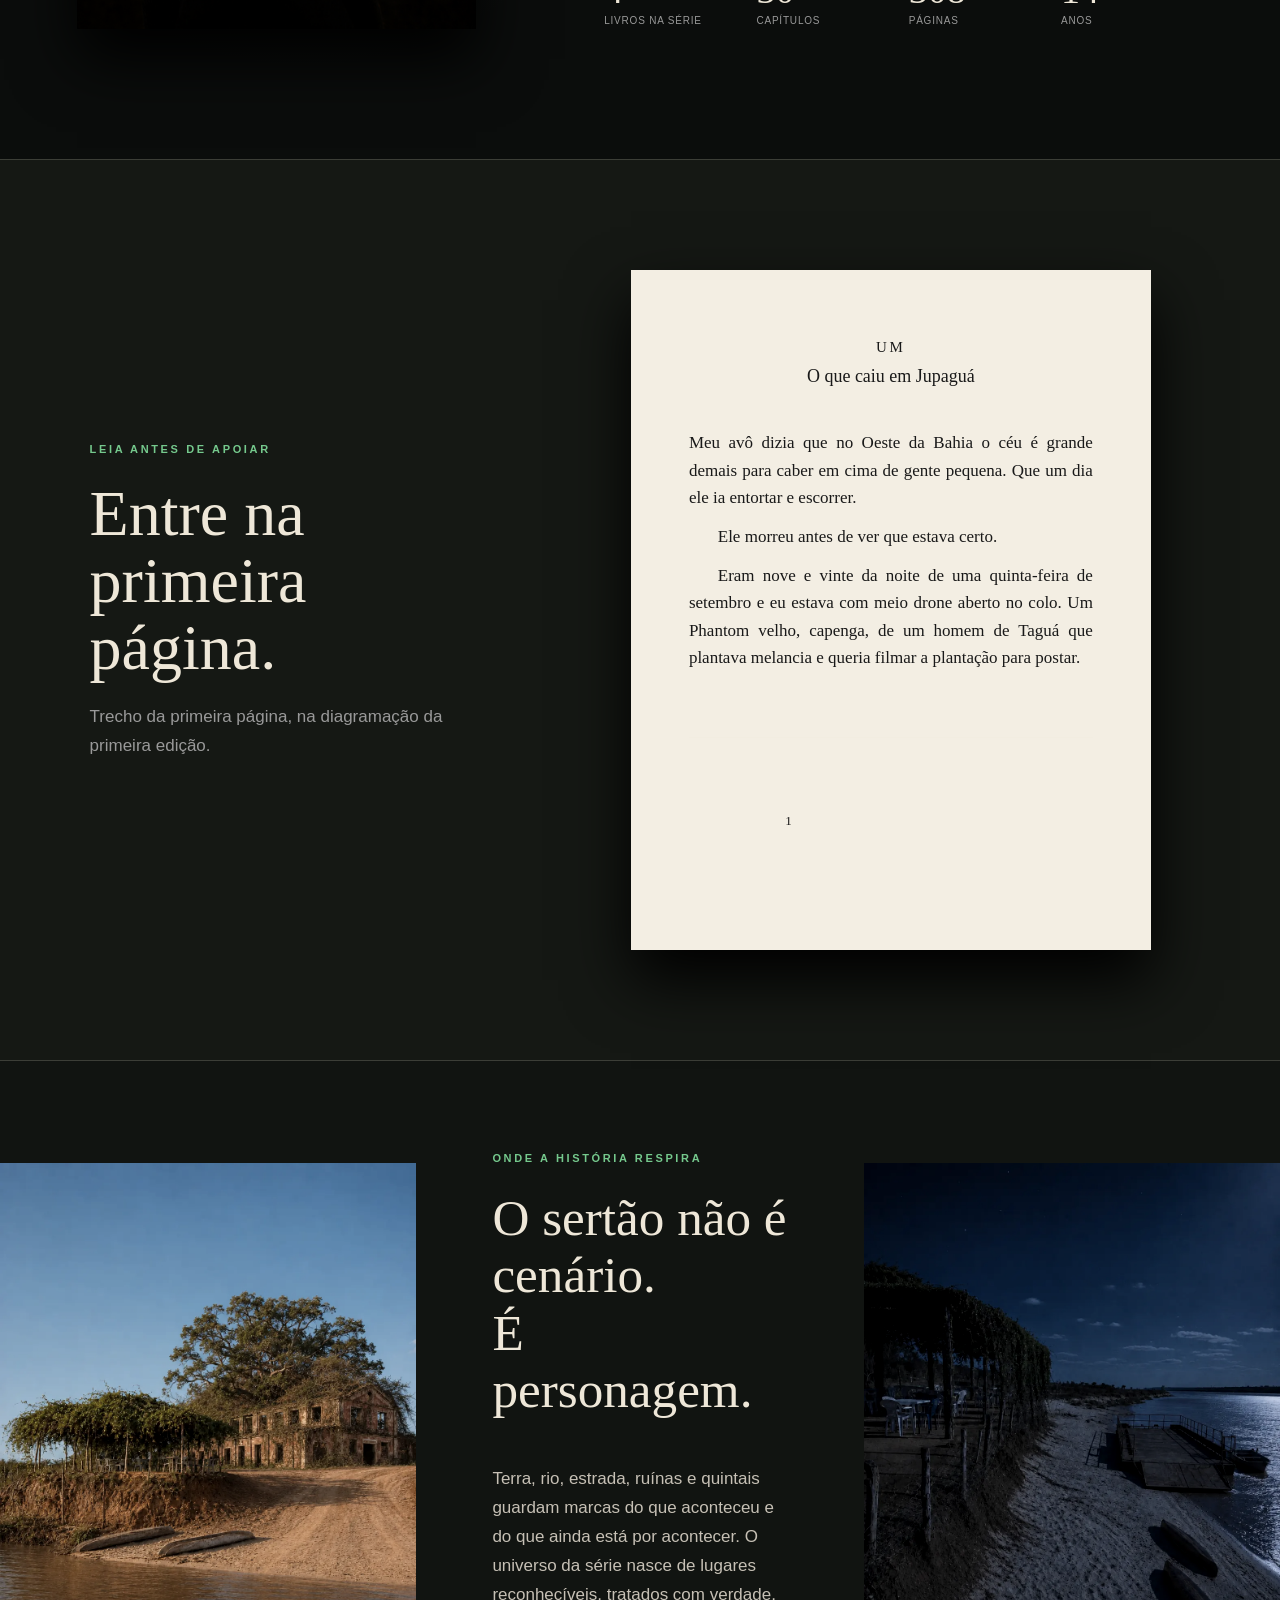
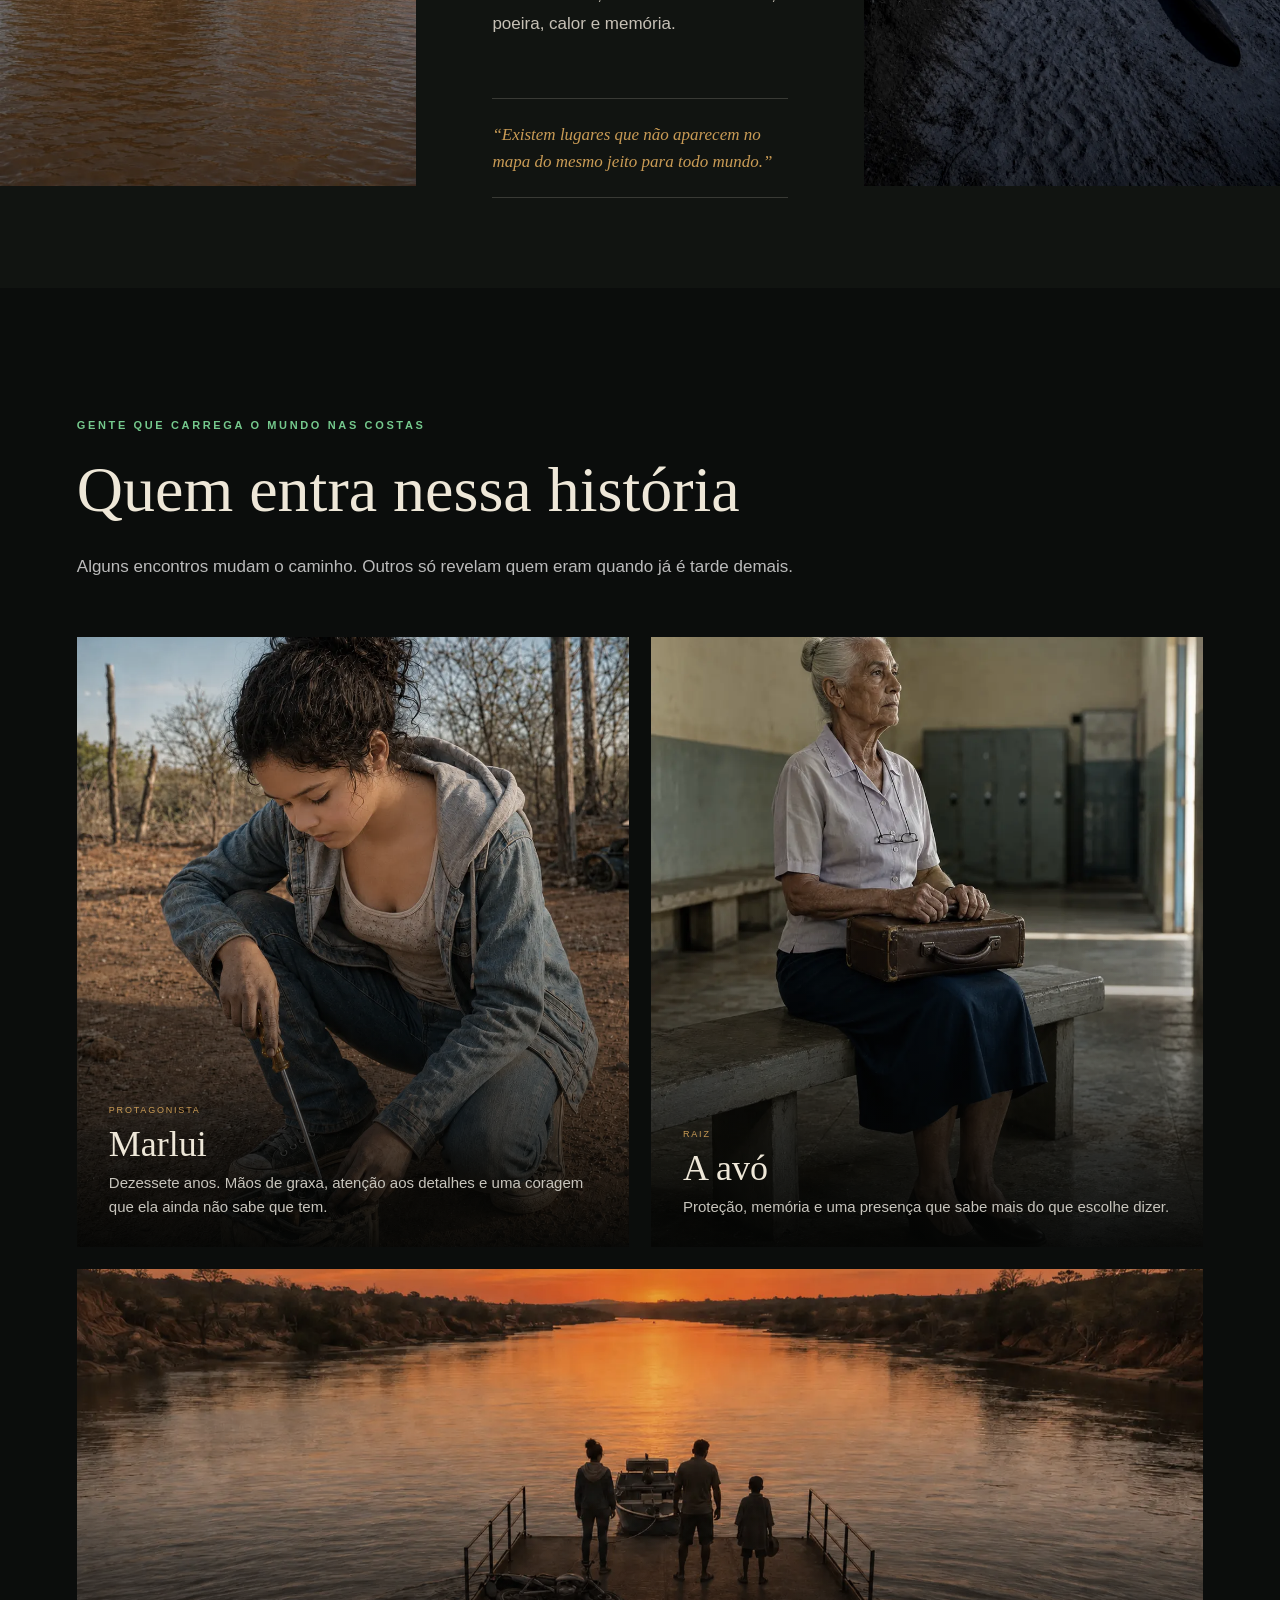
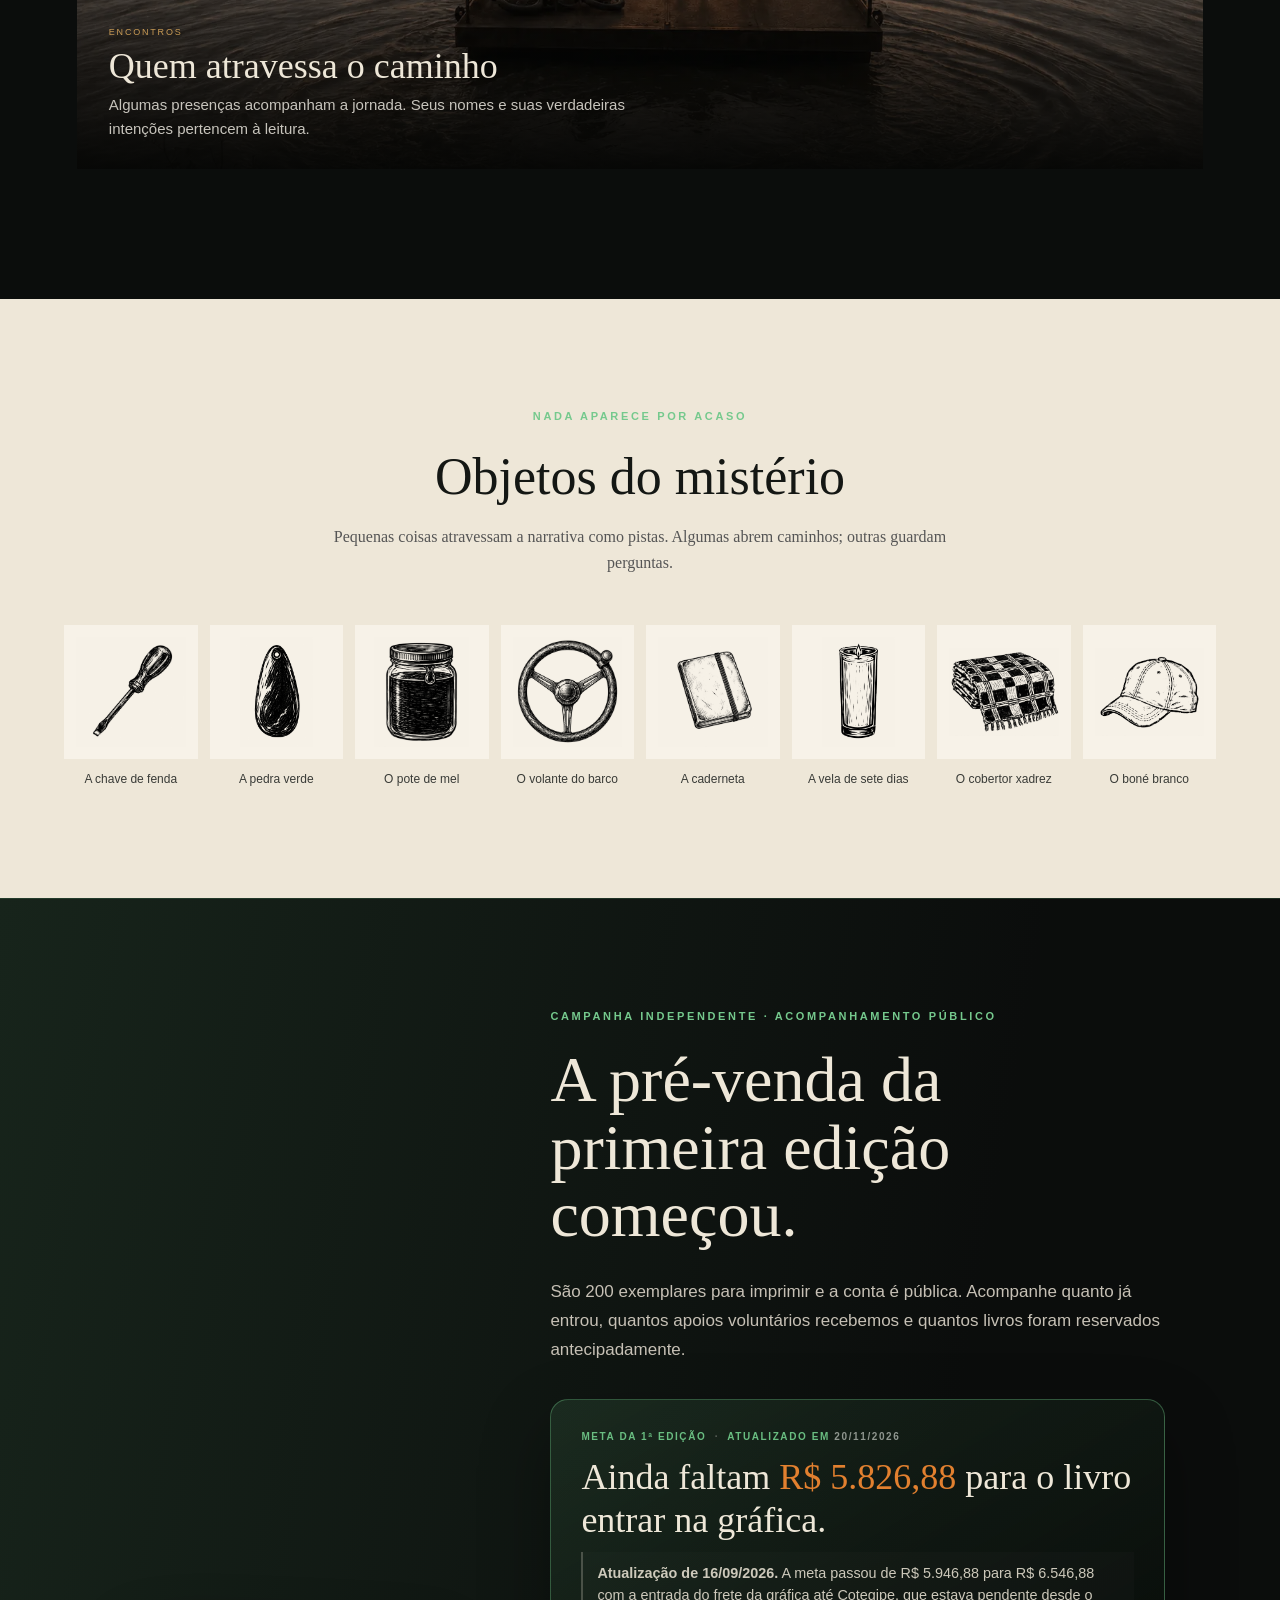
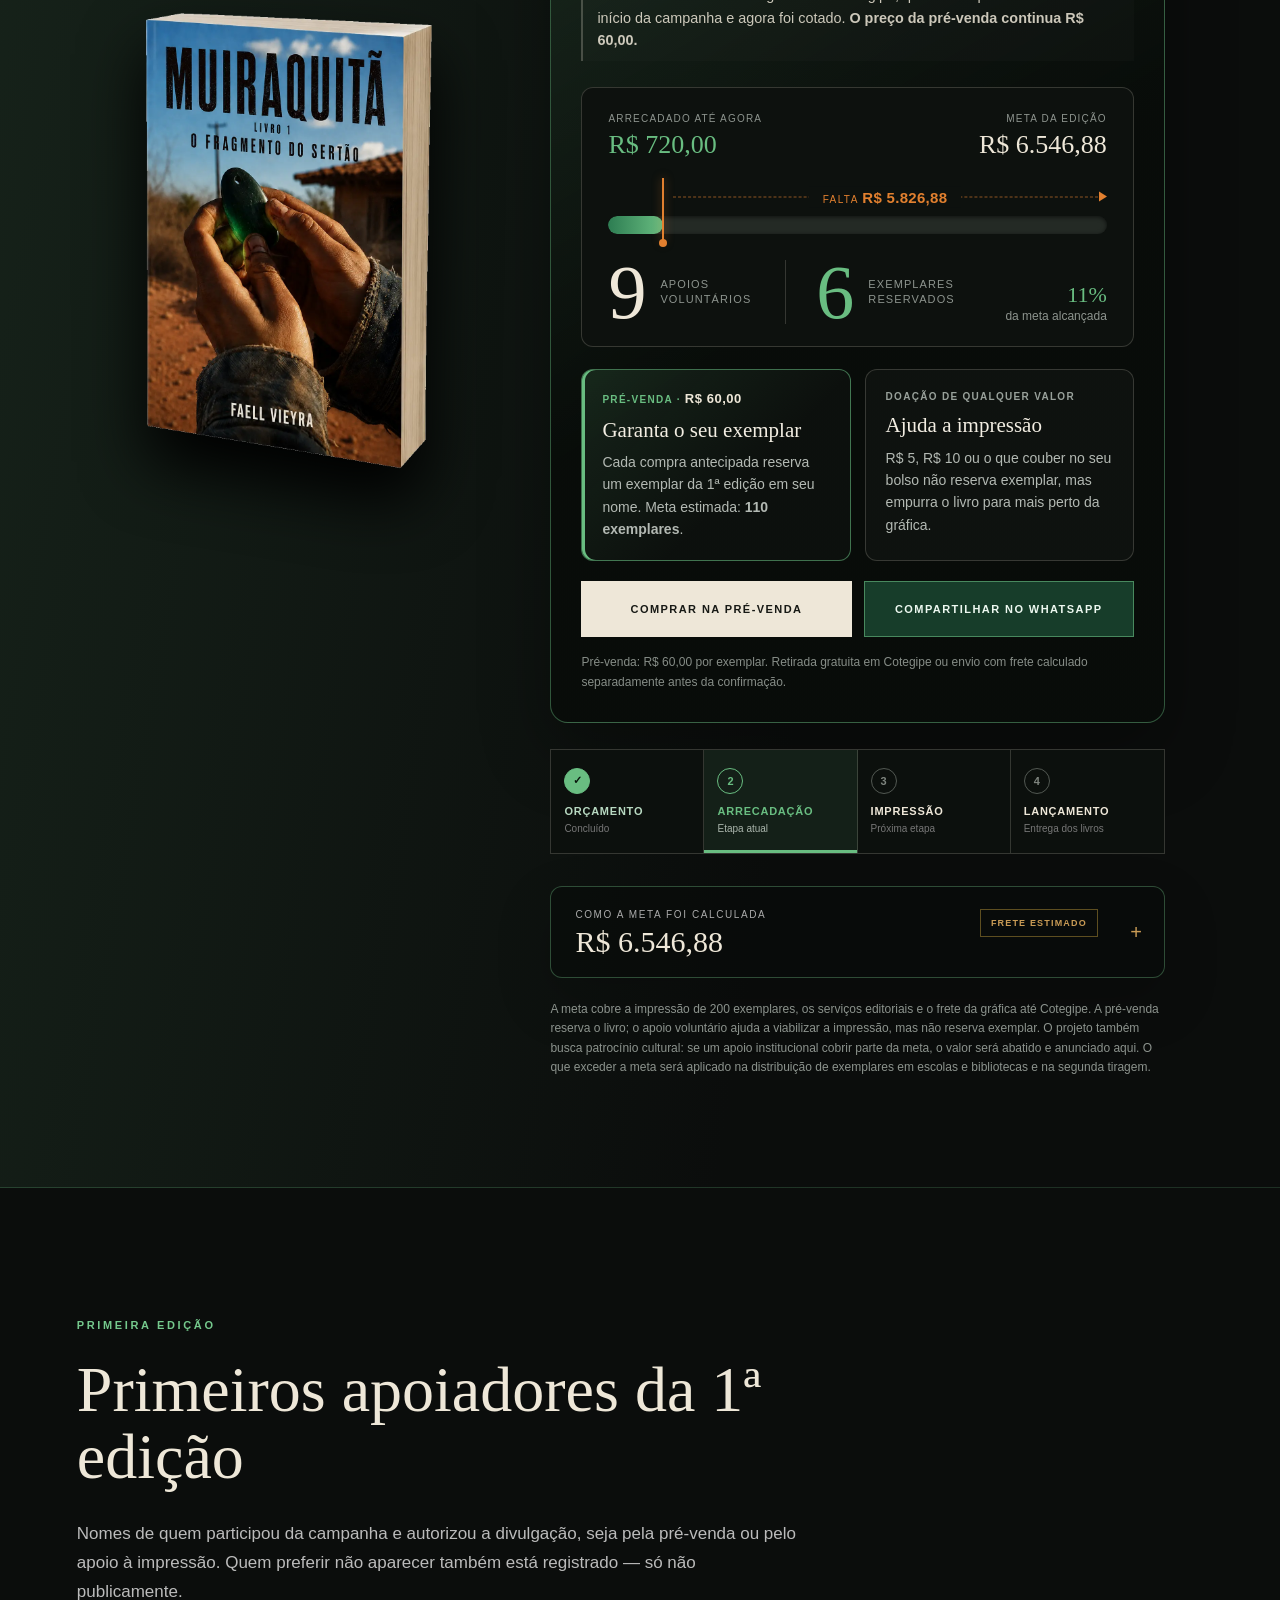
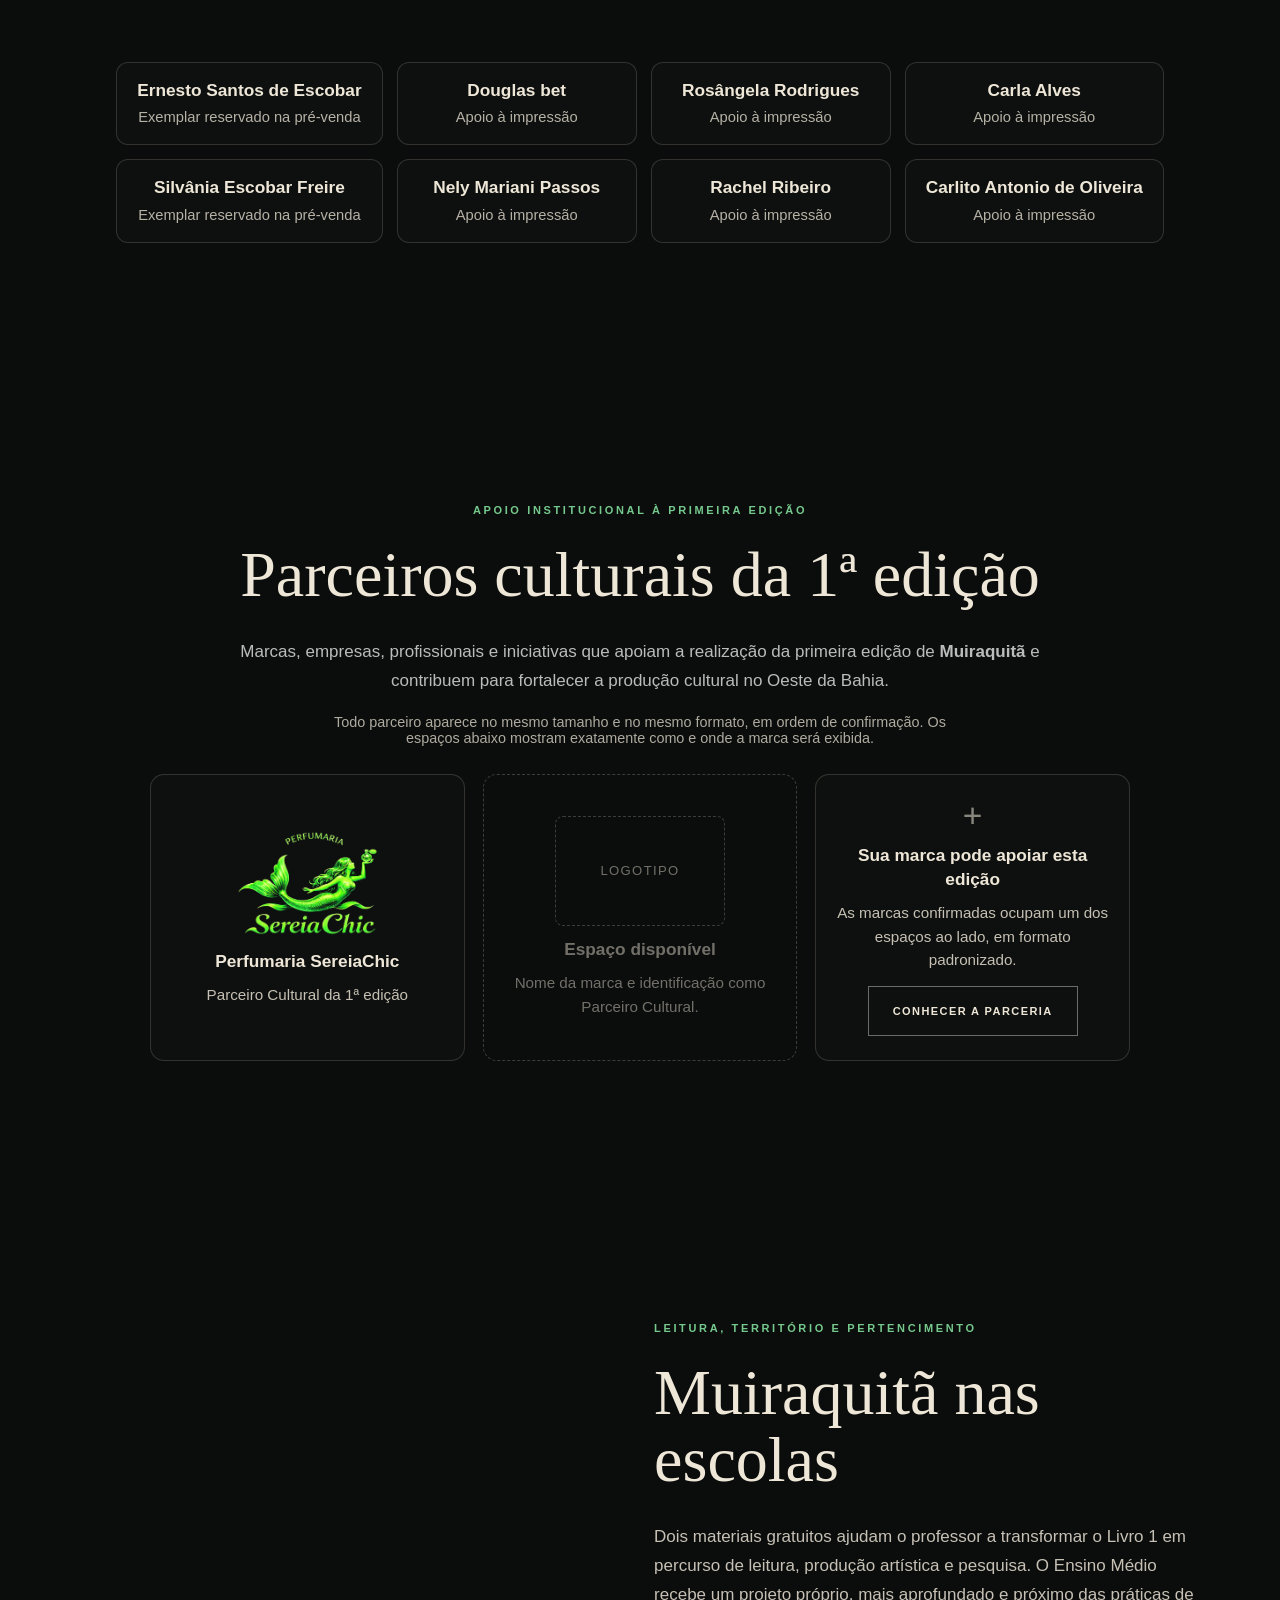
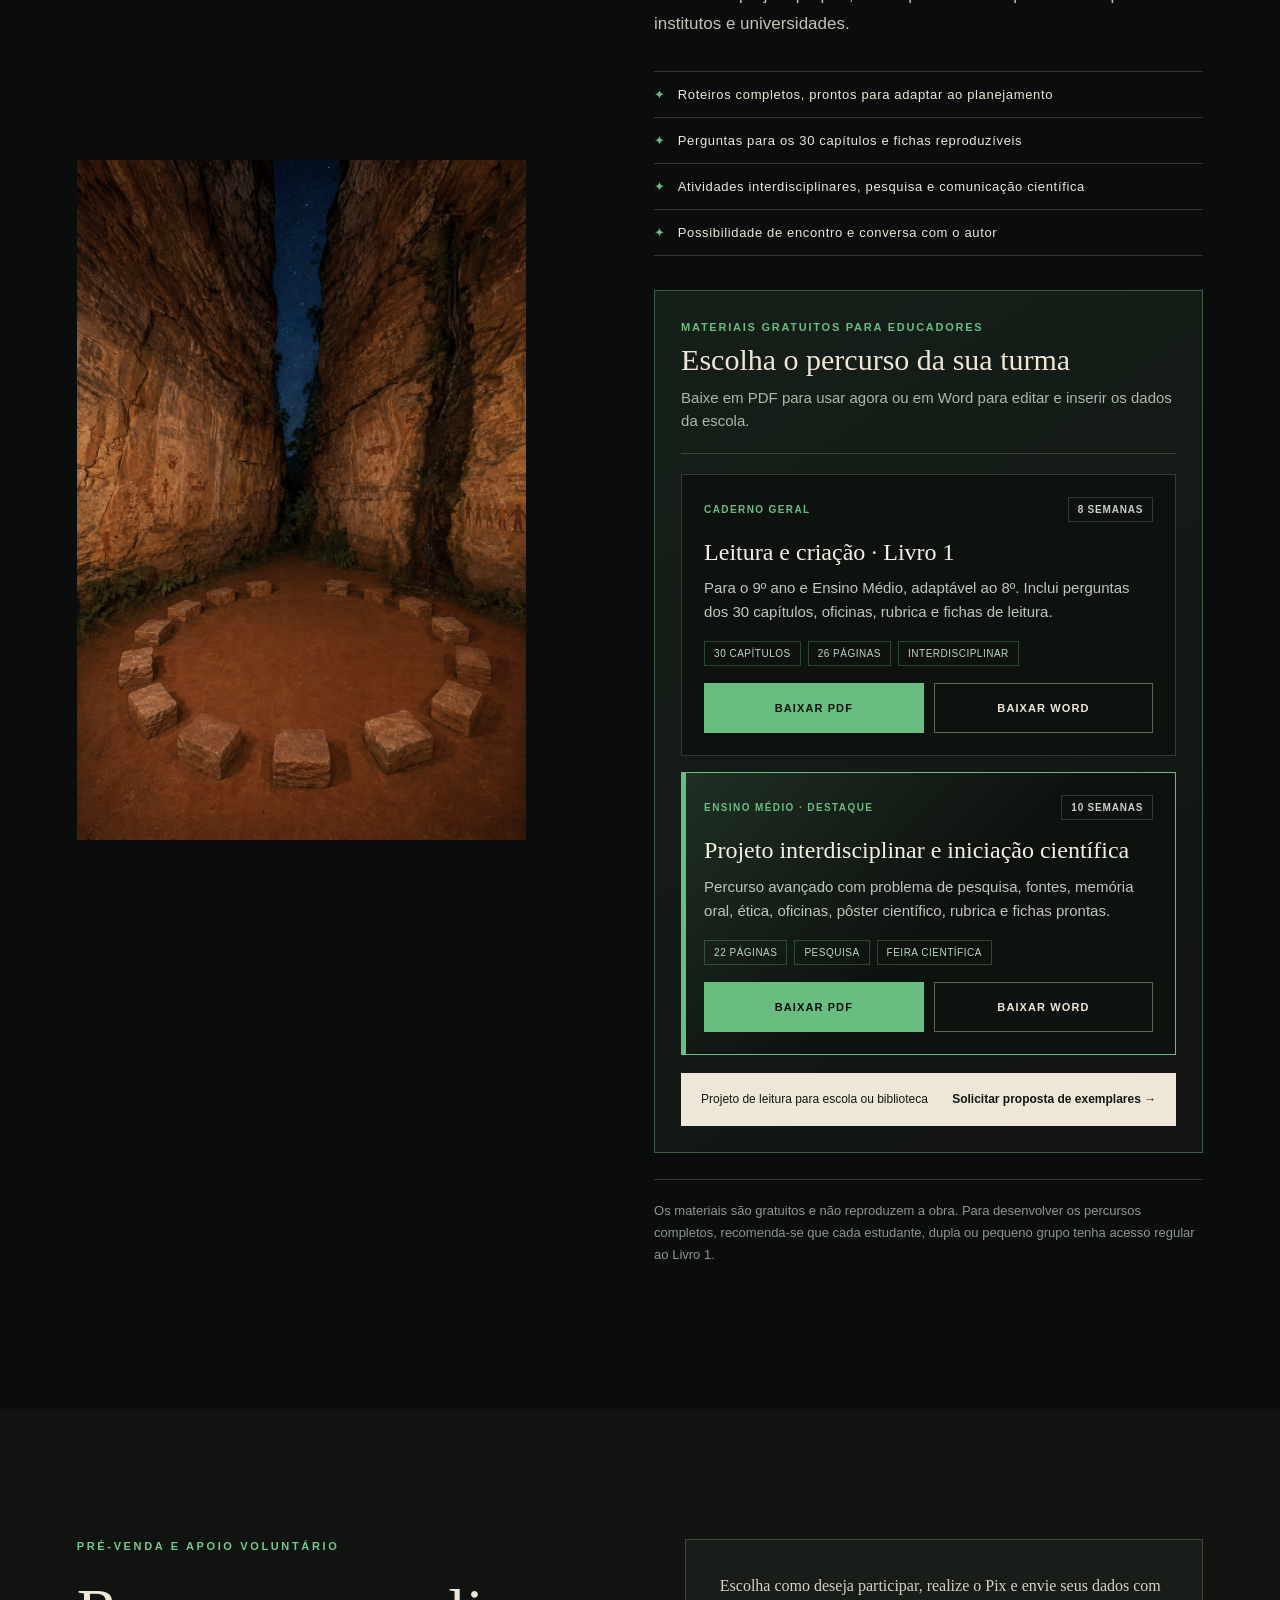
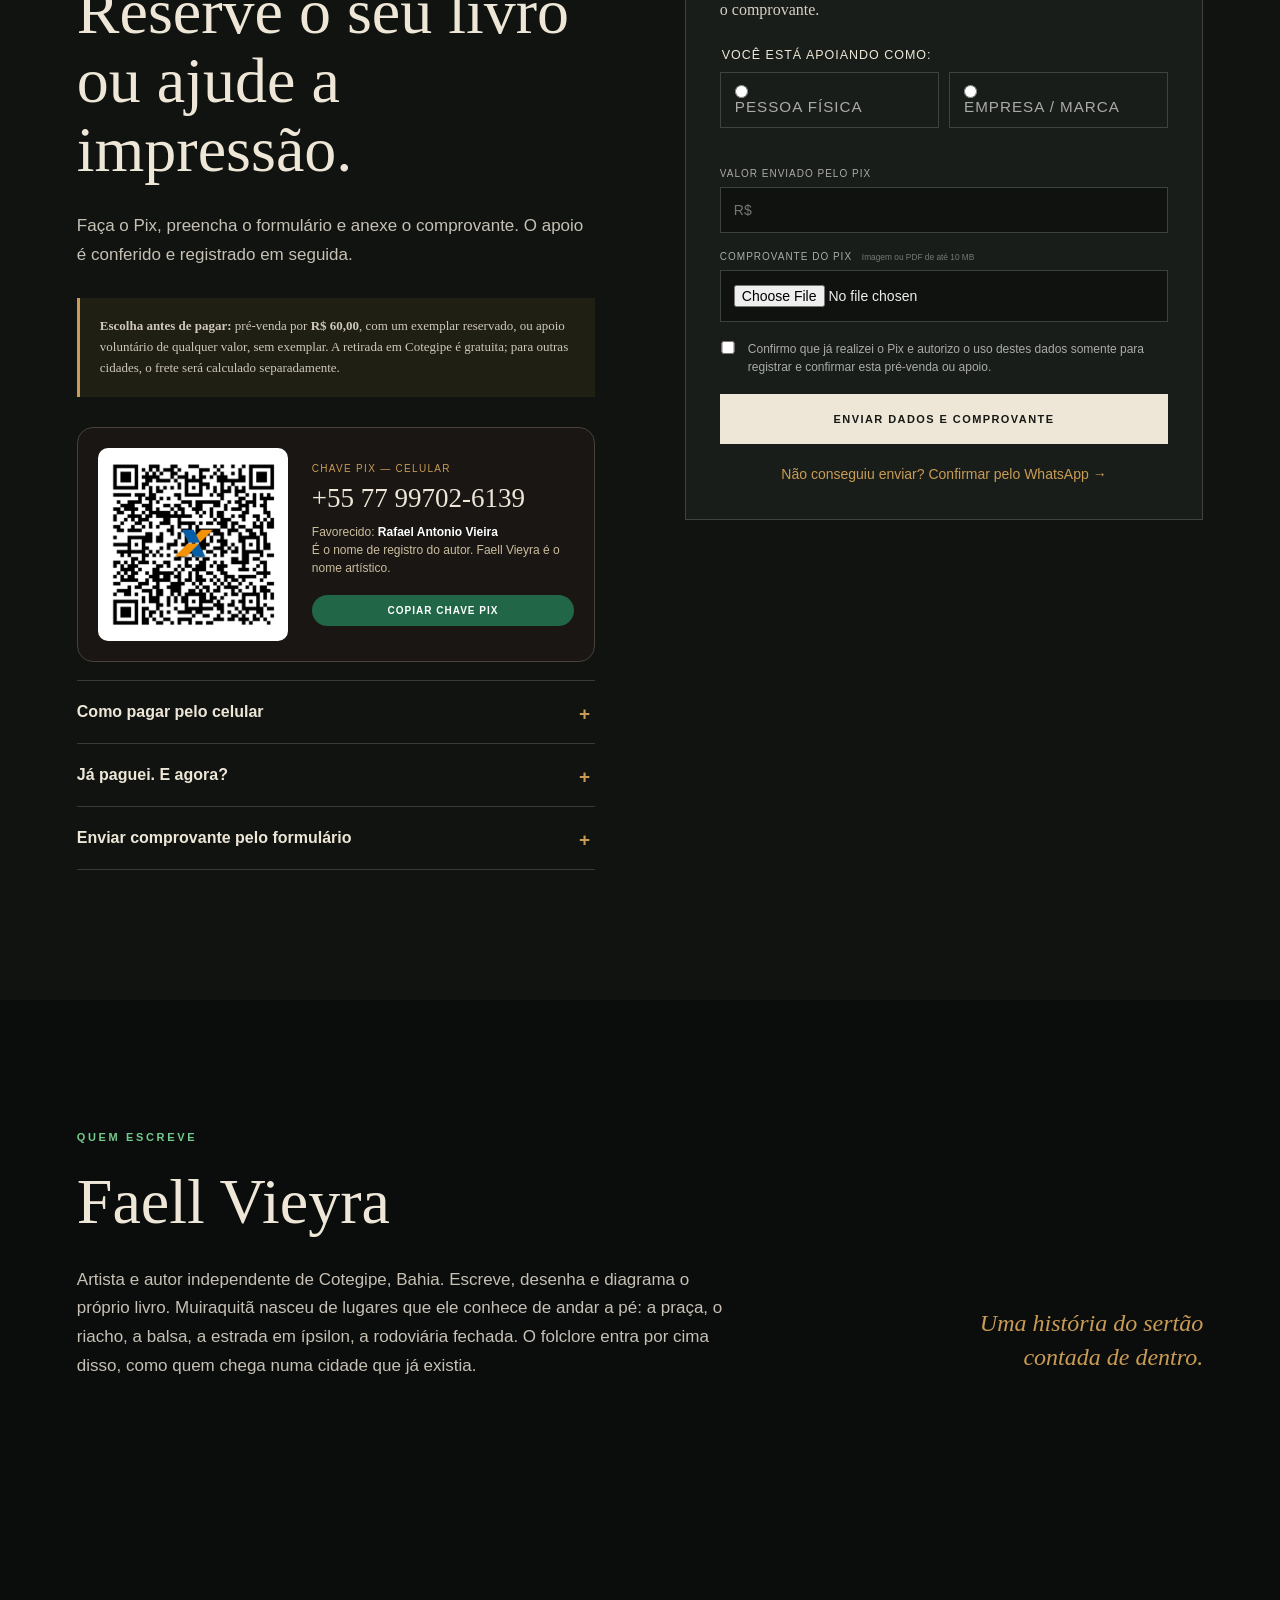
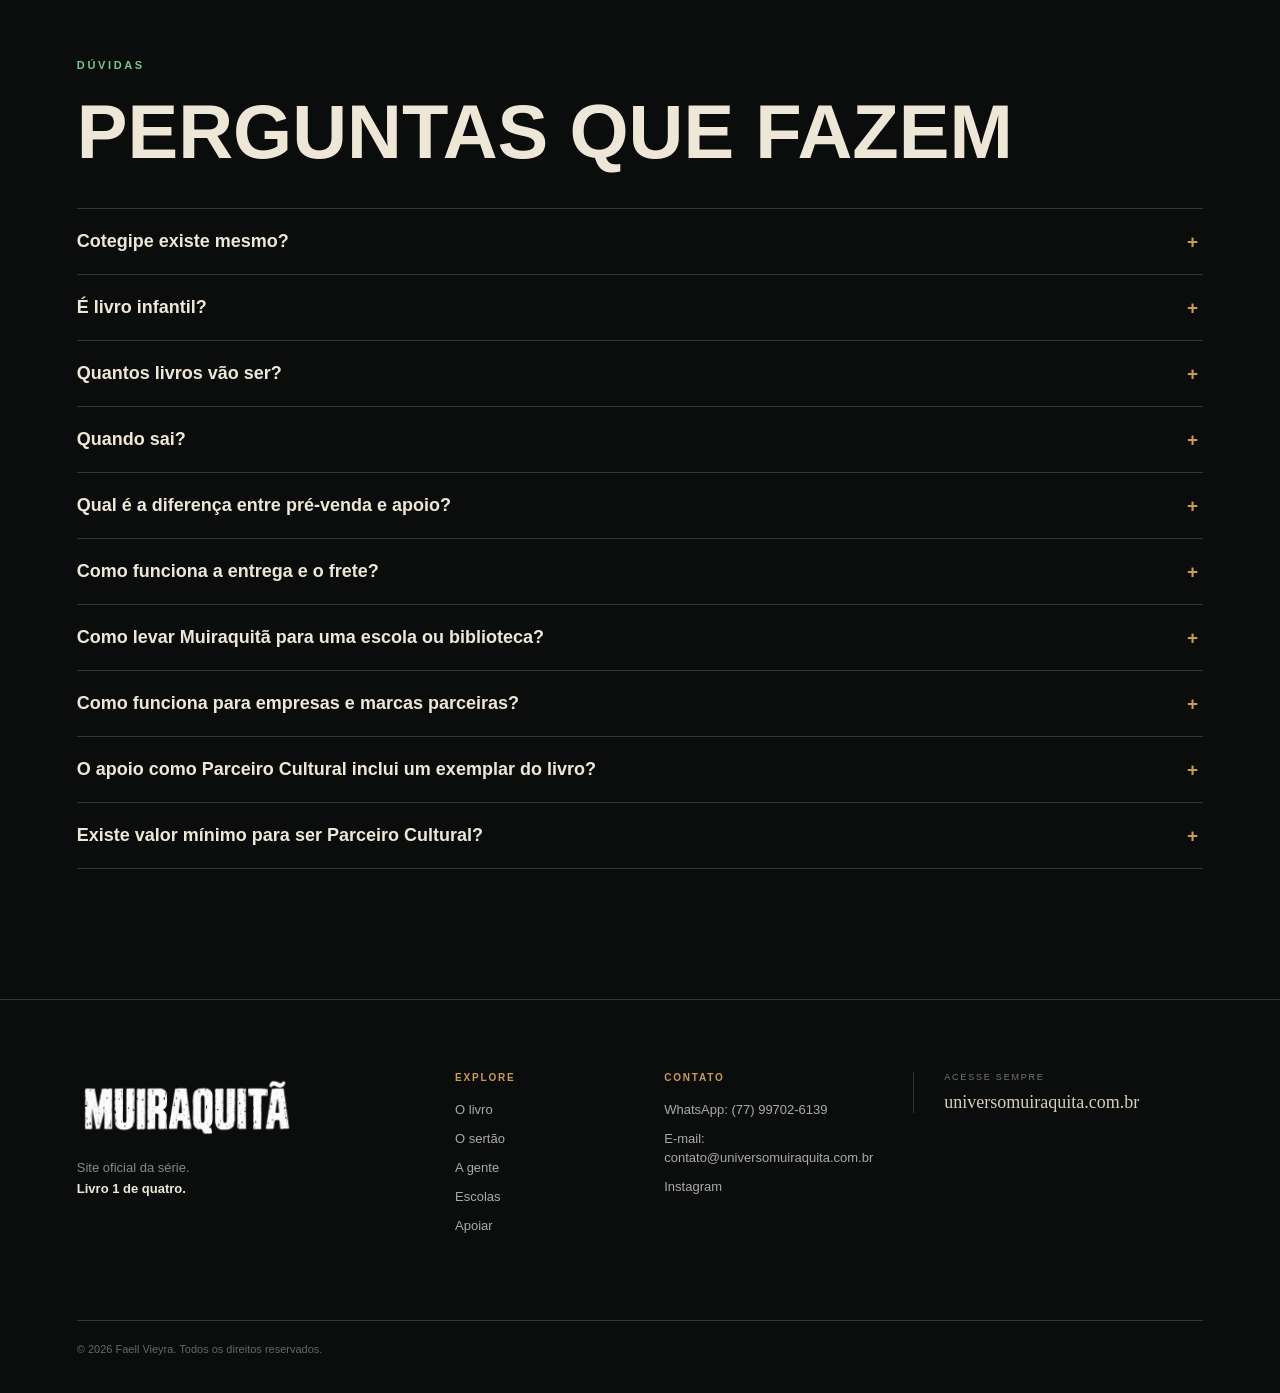
==== commit eb9c3263: "Perfumaria SereiaChic como Parceira Cultural com exemplar reservado Adiciona o logotipo (parceiro-se" ====
--- a/index.html
+++ b/index.html
@@ -542,7 +542,7 @@
     data-book-price  = valor da pré-venda
     data-updated     = data mostrada no topo do painel
 -->
-<div class="goalchart" data-goal="6546.88" data-raised="720" data-supporters="10" data-preorders="5" data-preorder-target="110" data-book-price="60" data-updated="20/11/2026" aria-labelledby="goalchart-title">
+<div class="goalchart" data-goal="6546.88" data-raised="720" data-supporters="9" data-preorders="6" data-preorder-target="110" data-book-price="60" data-updated="20/11/2026" aria-labelledby="goalchart-title">
 <div class="goalchart-head">
 <p class="goalchart-kicker">Meta da 1ª edição <i>·</i> atualizado em <b id="gc-updated">20/11/2026</b>
 </p>
@@ -576,11 +576,11 @@
 <div class="gc-foot">
 <div class="gc-stats">
 <div class="gc-count">
-<strong id="gc-supporters">10</strong>
+<strong id="gc-supporters">9</strong>
 <span>apoios<br/>voluntários</span>
 </div>
 <div class="gc-count gc-preorders">
-<strong id="gc-preorders">5</strong>
+<strong id="gc-preorders">6</strong>
 <span>exemplares<br/>reservados</span>
 </div>
 </div>
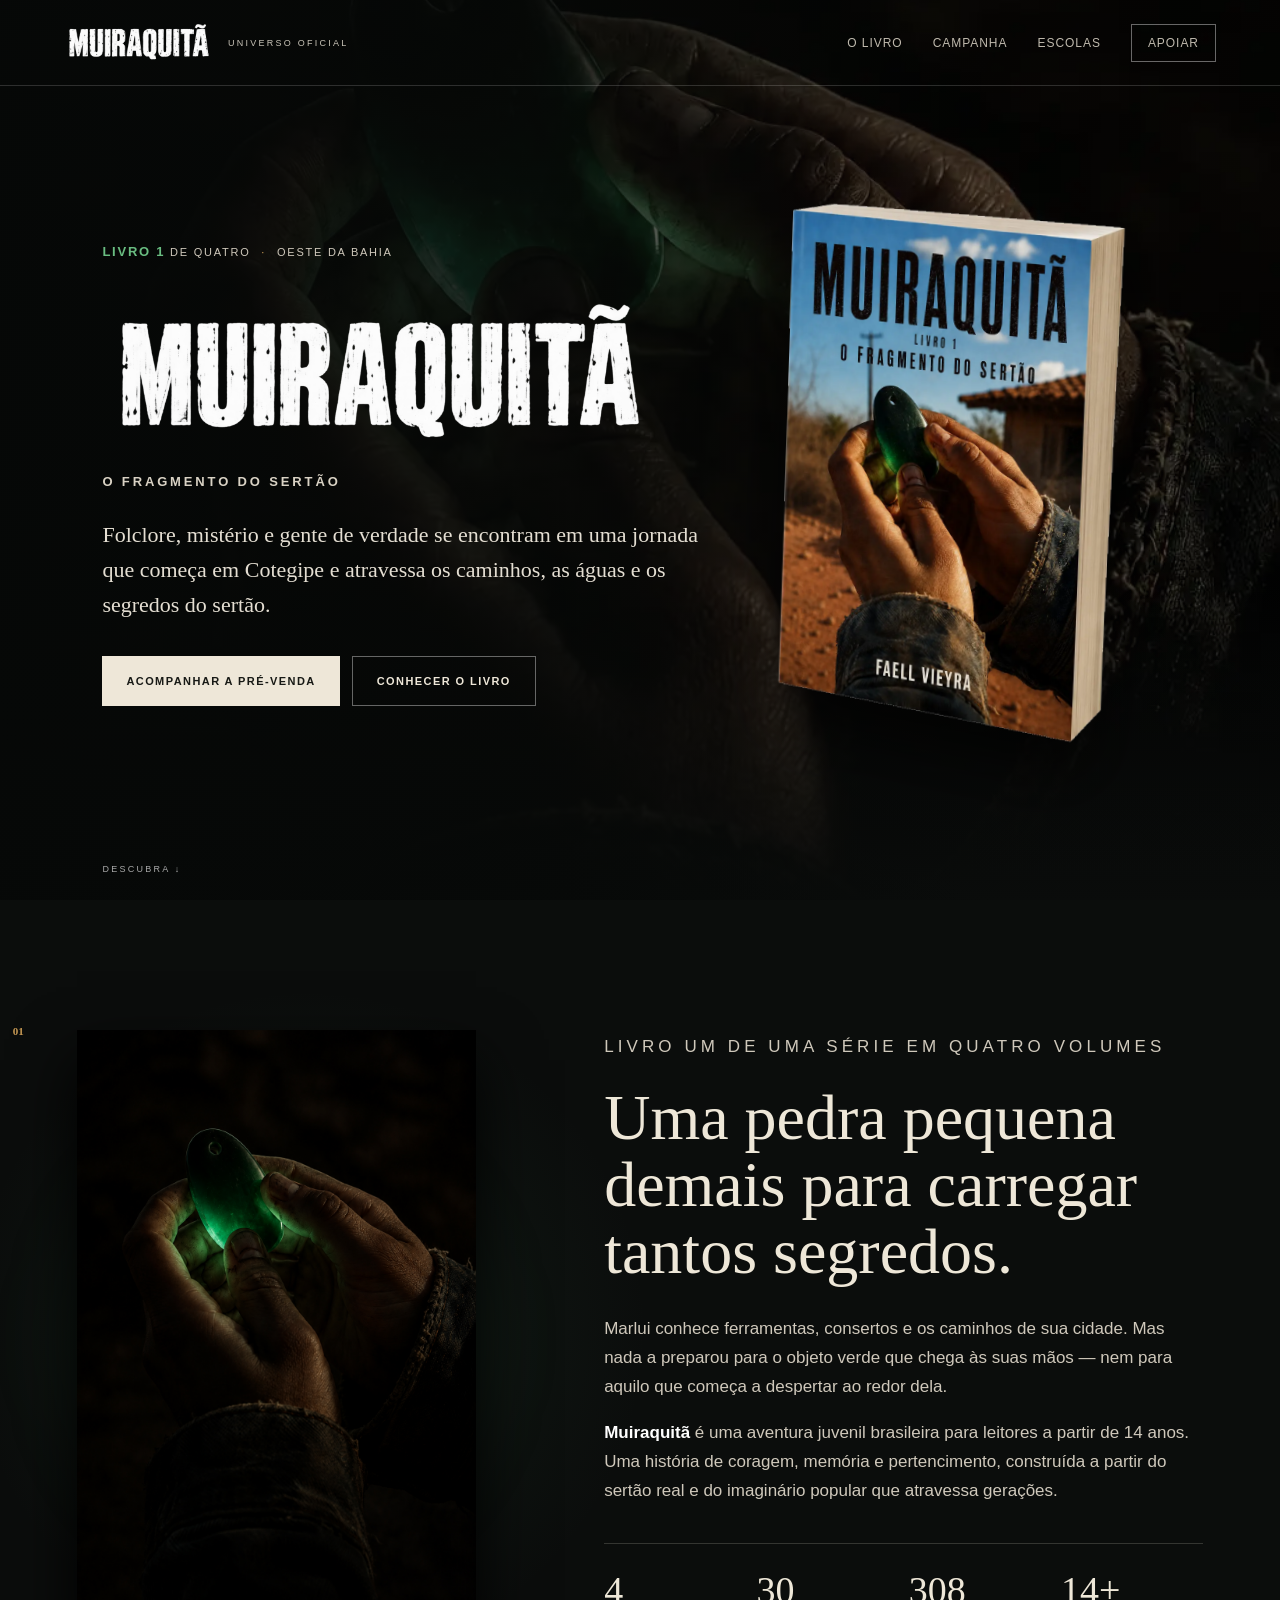
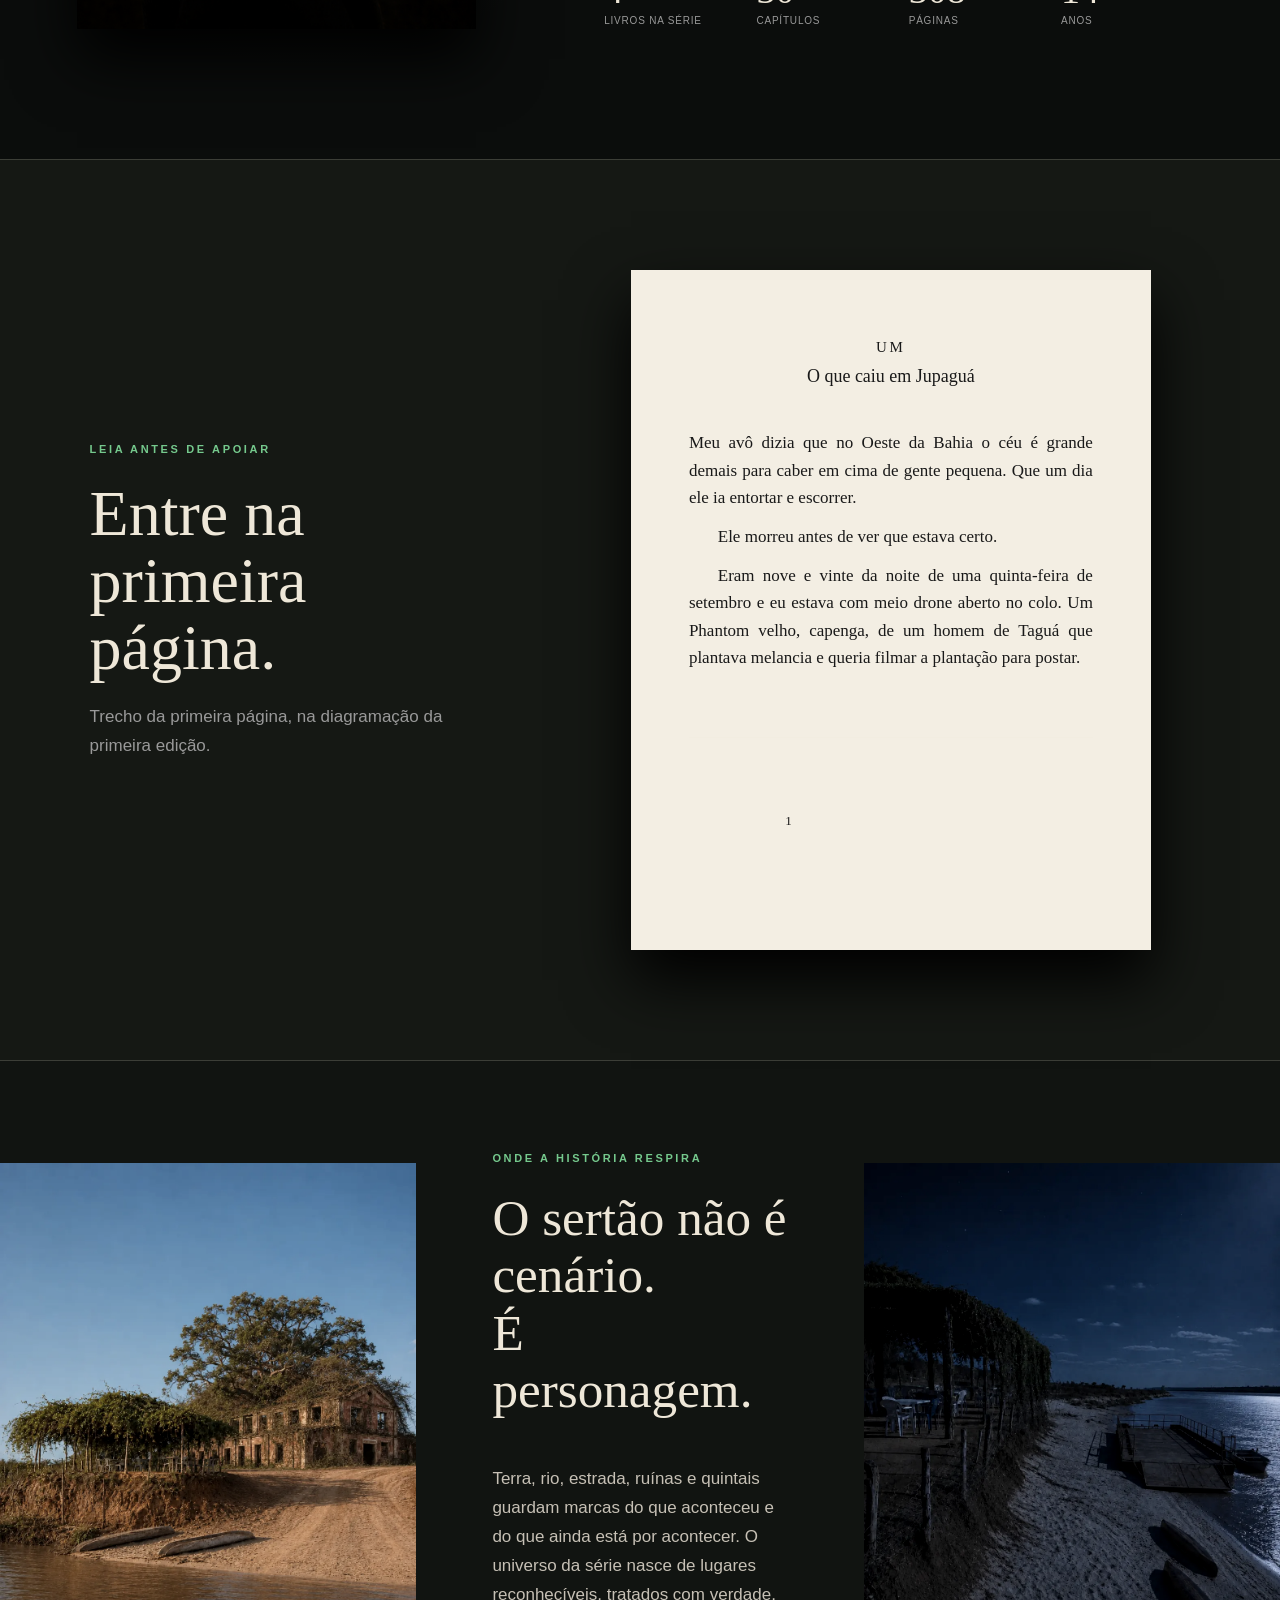
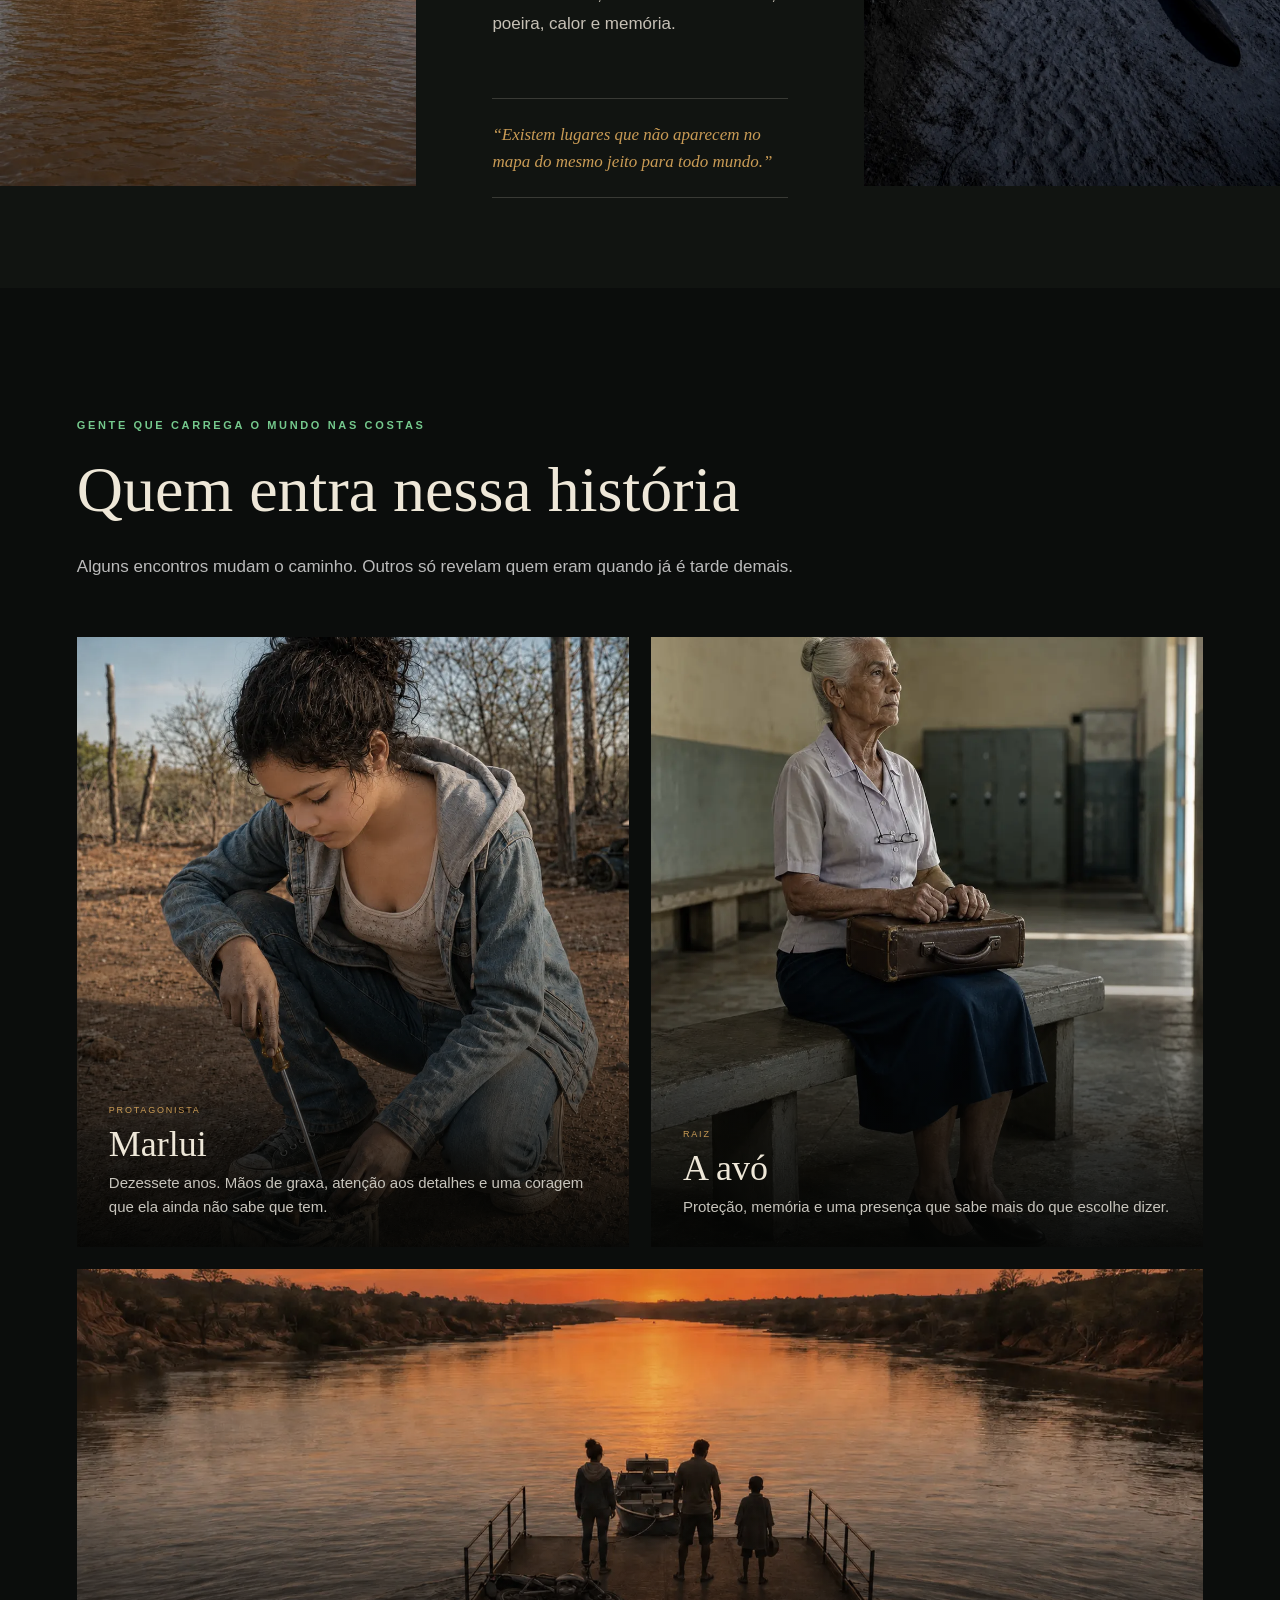
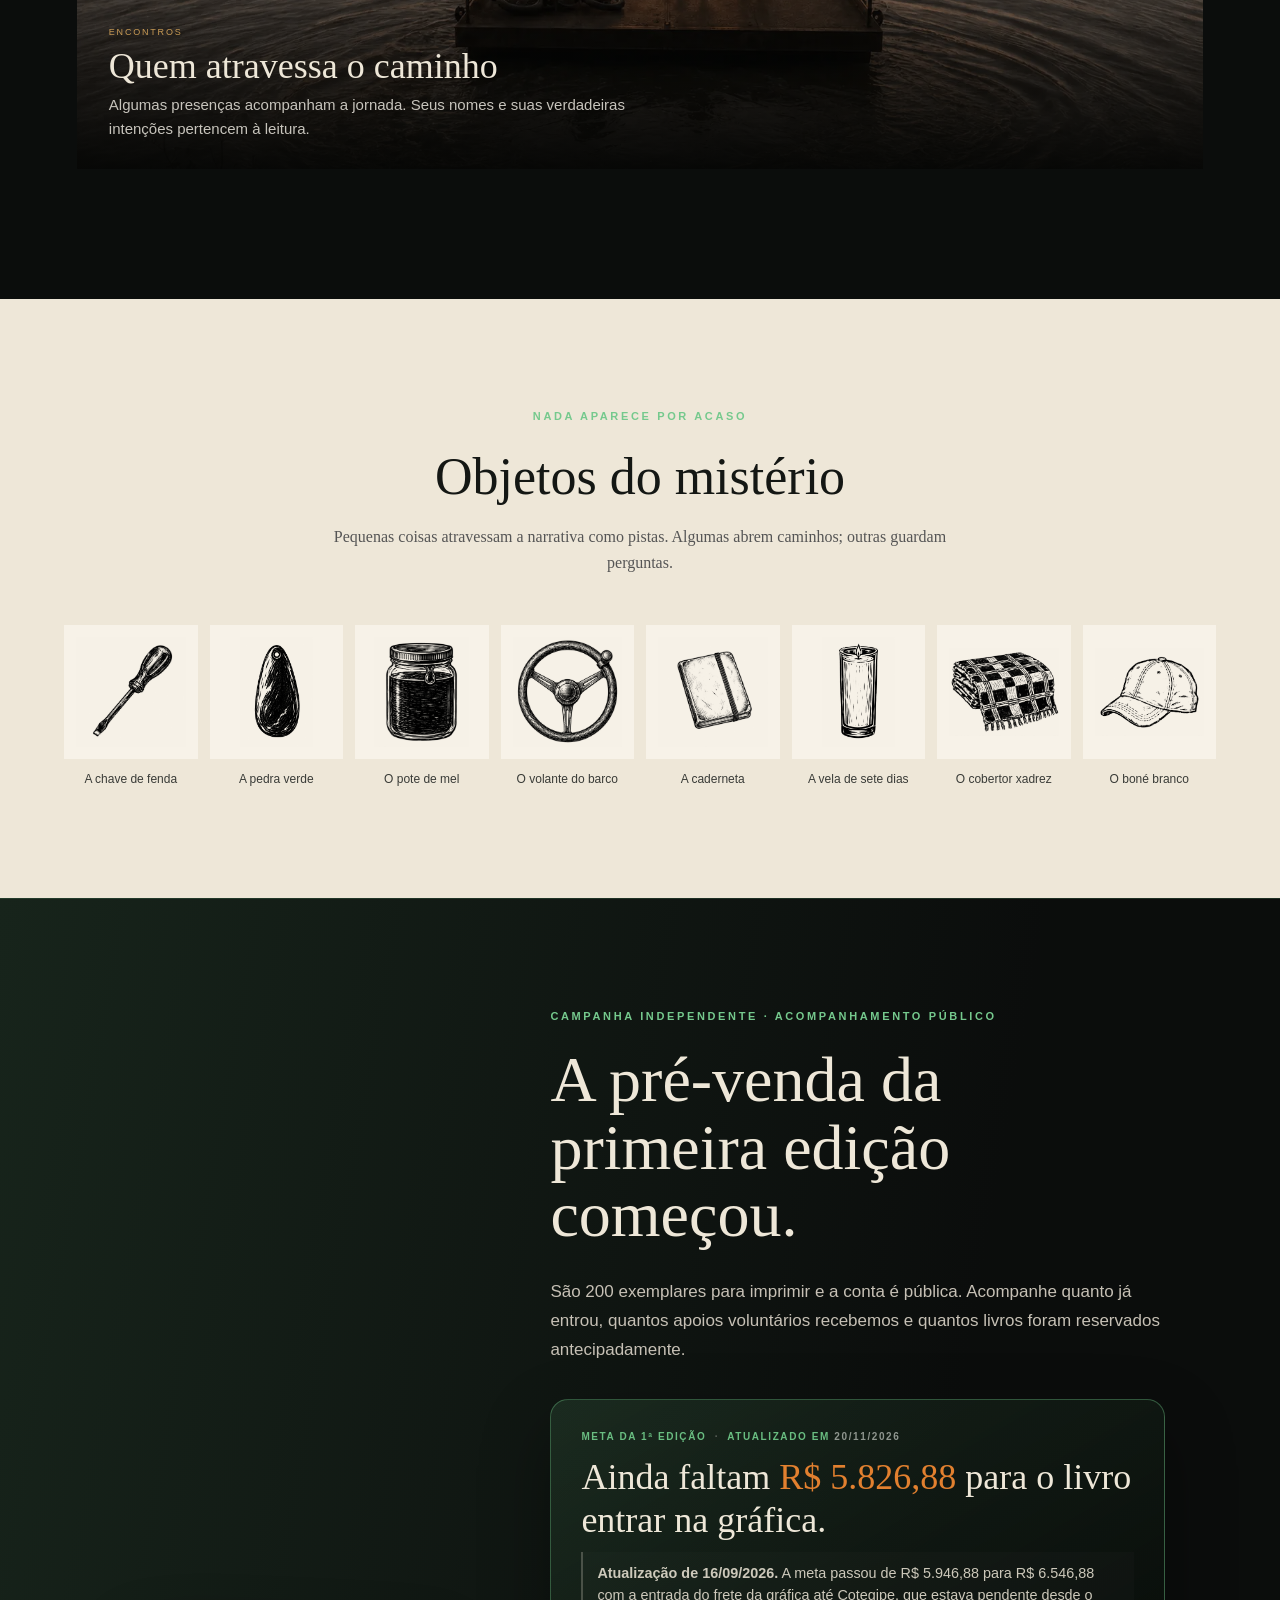
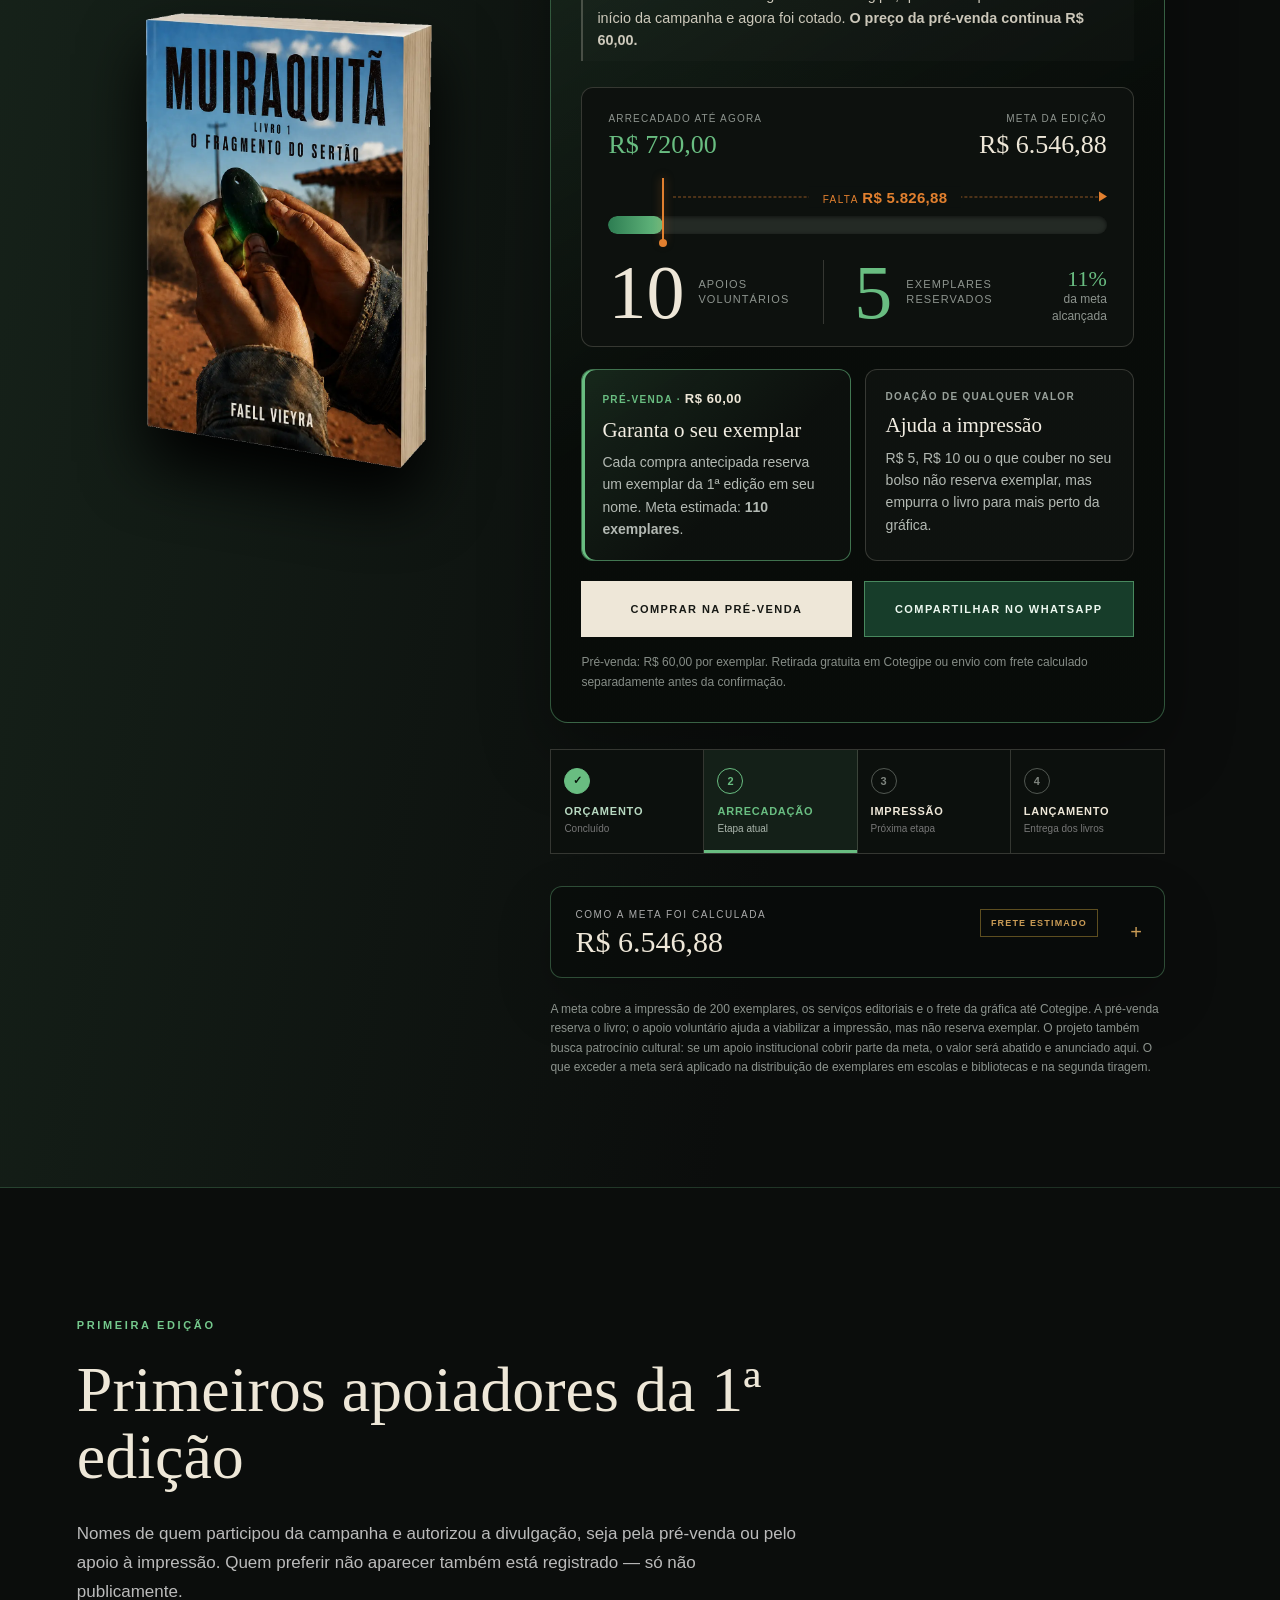
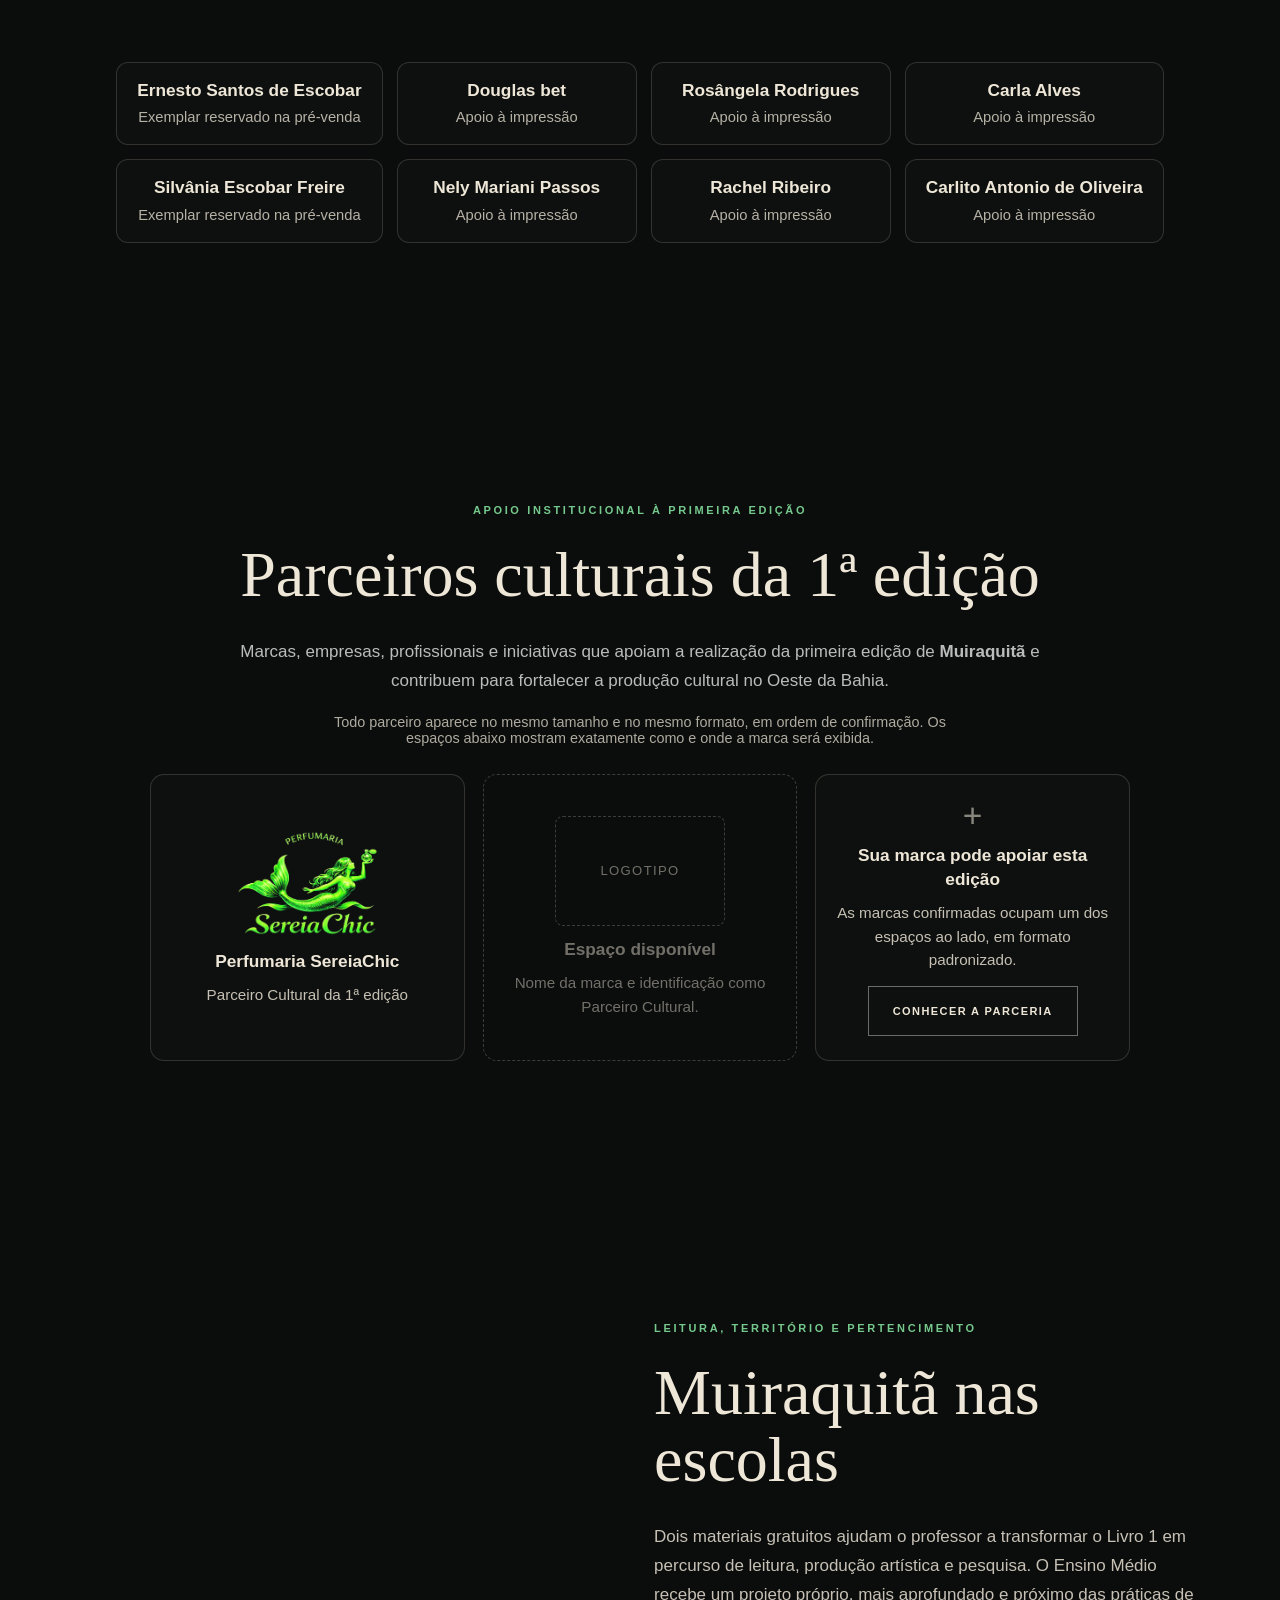
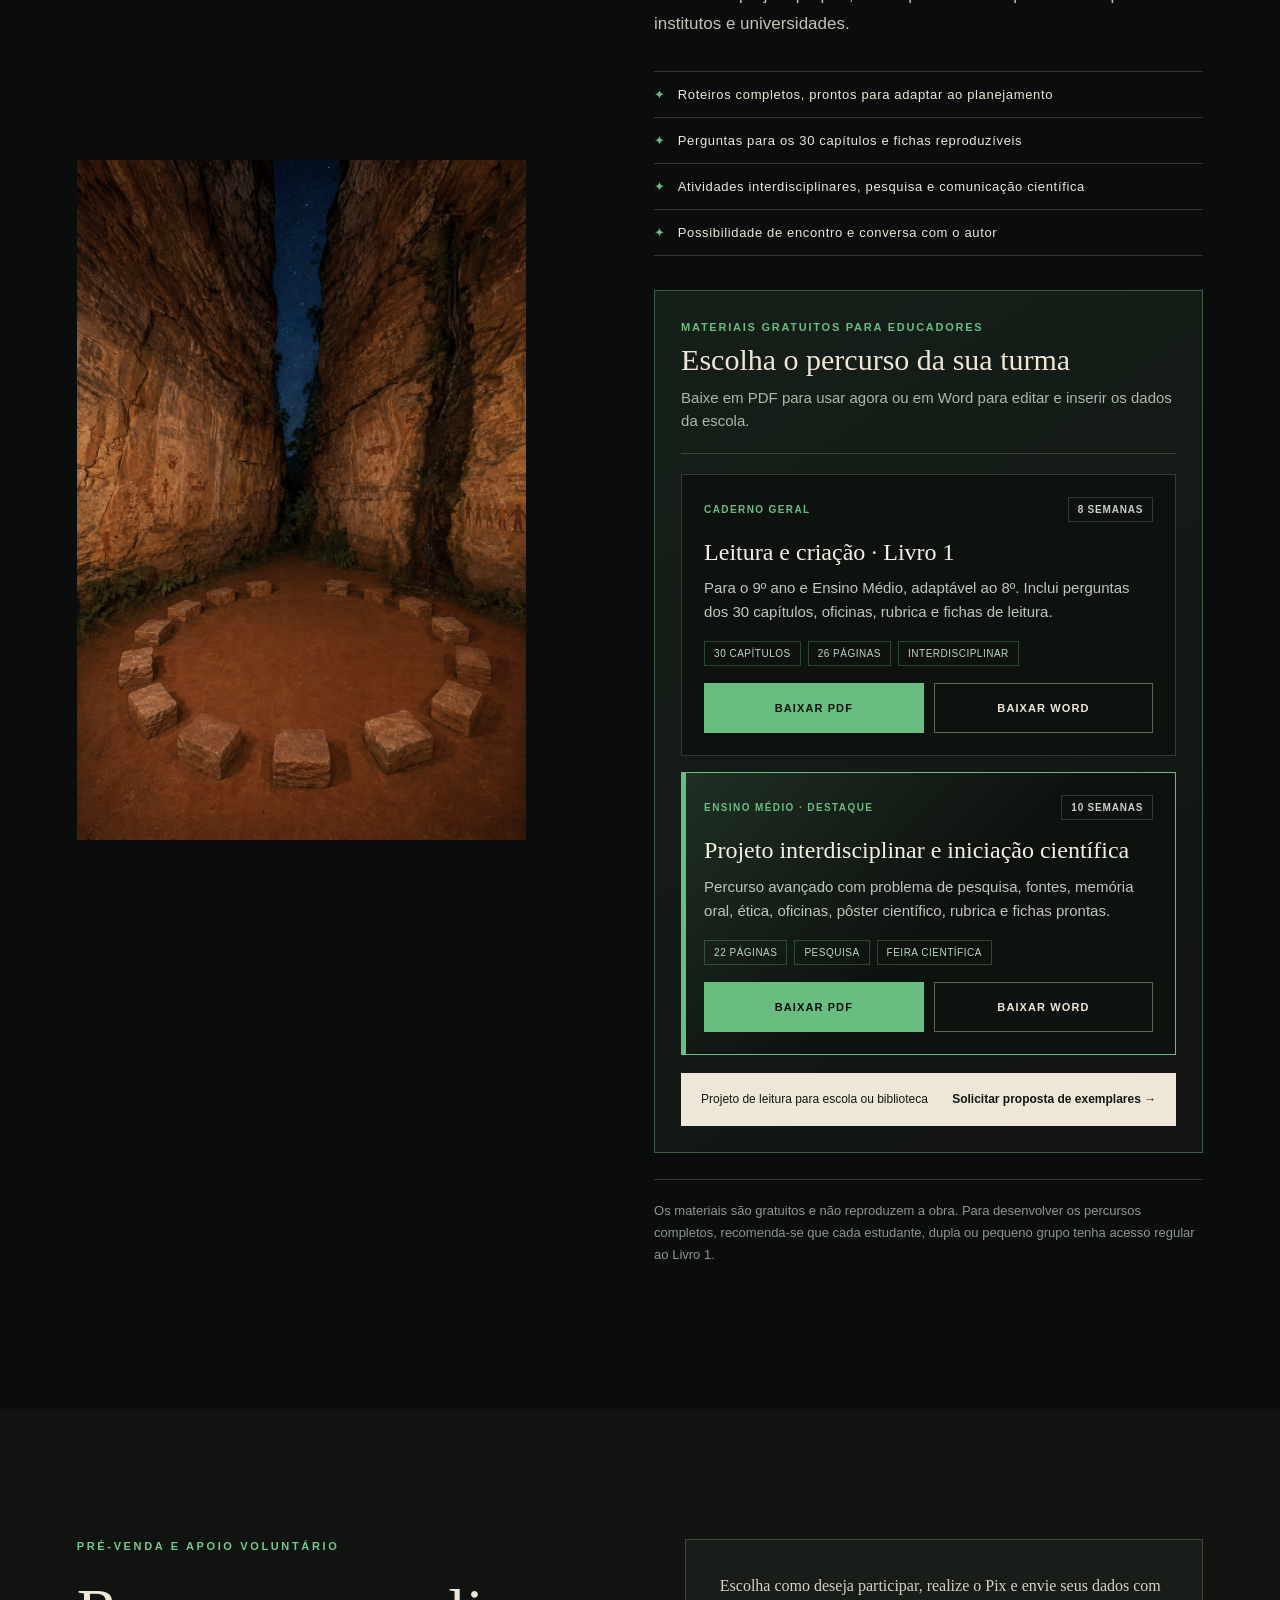
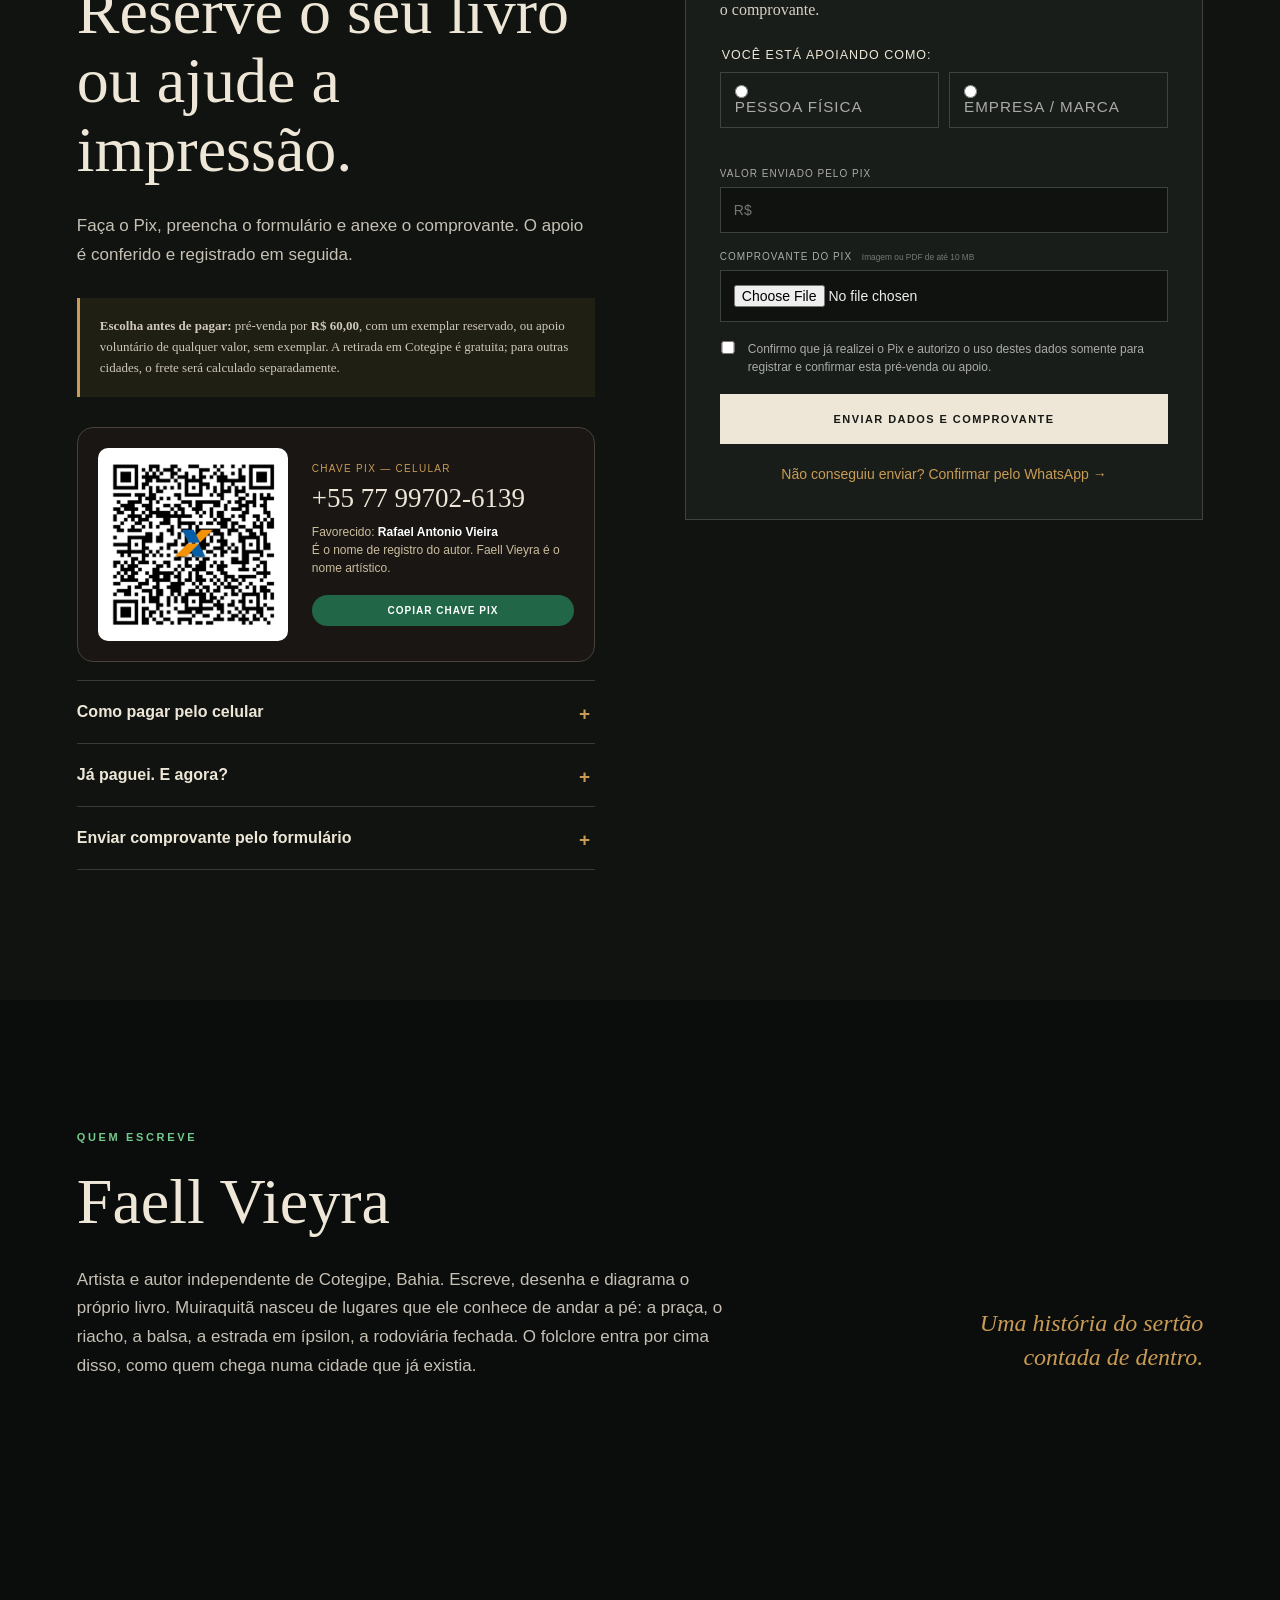
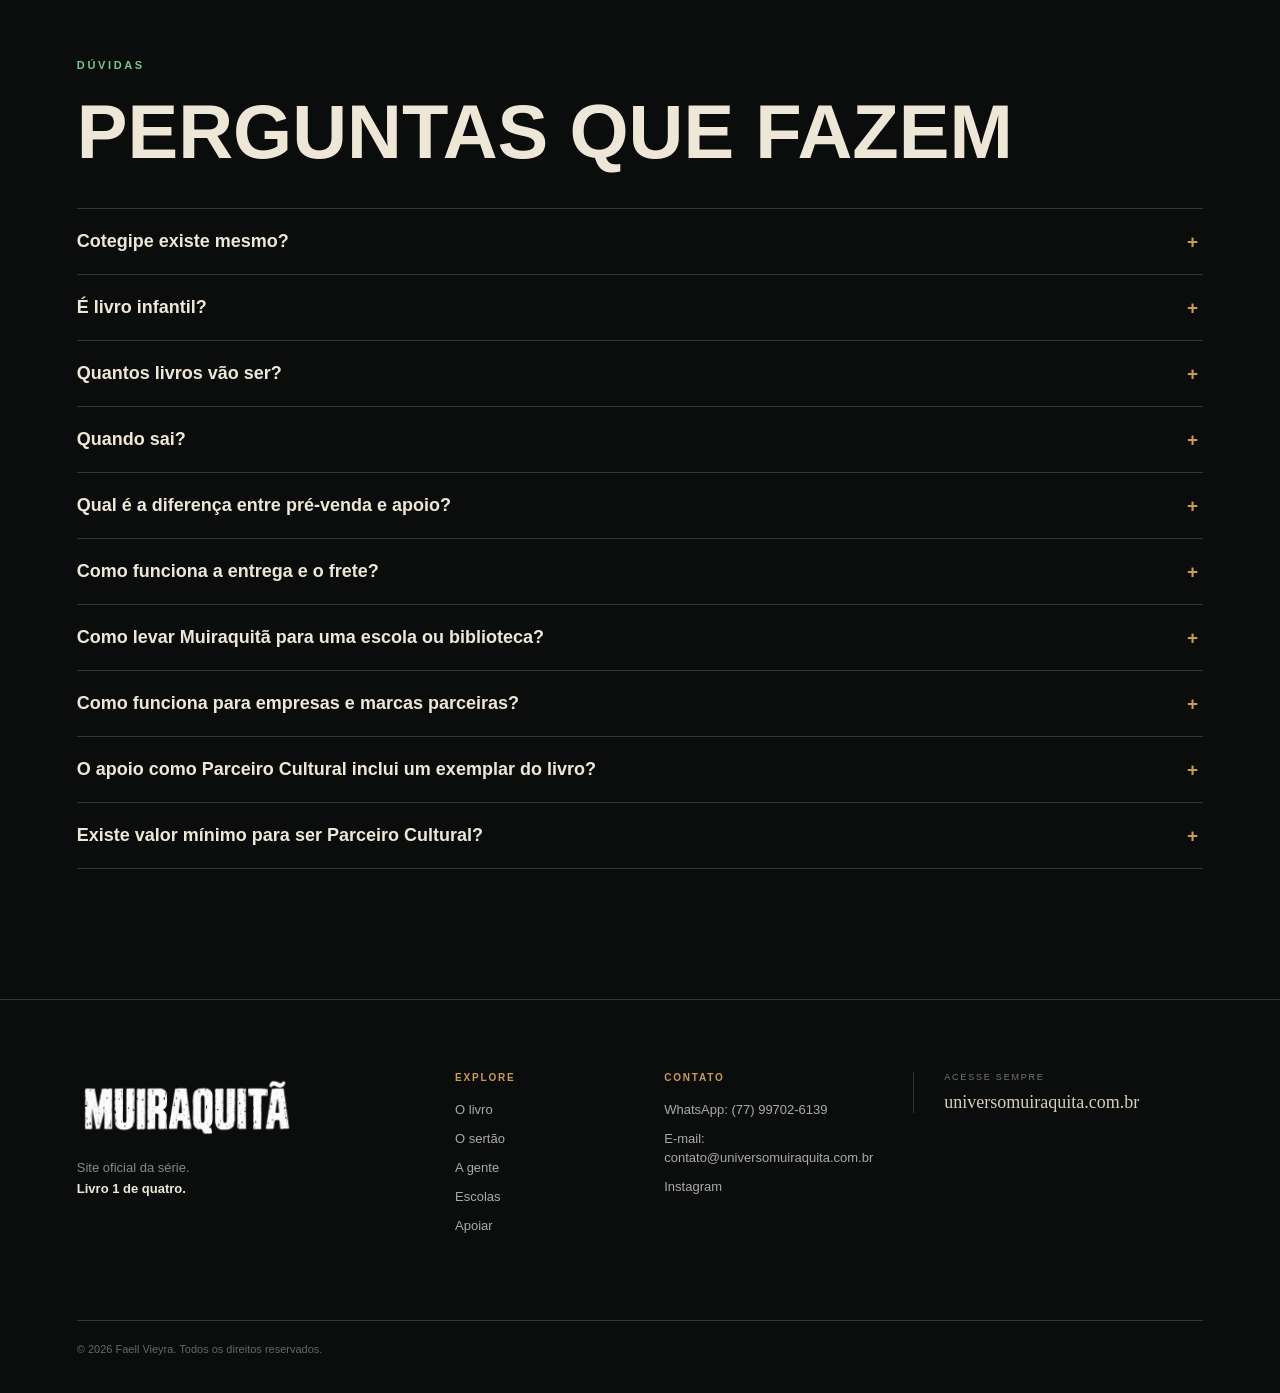
==== commit f15e57d9: "Painel: apoio da SereiaChic como apoio cultural; livro como cortesia do autor Co-Authored-By: Claude" ====
--- a/index.html
+++ b/index.html
@@ -542,7 +542,7 @@
     data-book-price  = valor da pré-venda
     data-updated     = data mostrada no topo do painel
 -->
-<div class="goalchart" data-goal="6546.88" data-raised="720" data-supporters="9" data-preorders="6" data-preorder-target="110" data-book-price="60" data-updated="20/11/2026" aria-labelledby="goalchart-title">
+<div class="goalchart" data-goal="6546.88" data-raised="720" data-supporters="10" data-preorders="5" data-preorder-target="110" data-book-price="60" data-updated="20/11/2026" aria-labelledby="goalchart-title">
 <div class="goalchart-head">
 <p class="goalchart-kicker">Meta da 1ª edição <i>·</i> atualizado em <b id="gc-updated">20/11/2026</b>
 </p>
@@ -576,11 +576,11 @@
 <div class="gc-foot">
 <div class="gc-stats">
 <div class="gc-count">
-<strong id="gc-supporters">9</strong>
+<strong id="gc-supporters">10</strong>
 <span>apoios<br/>voluntários</span>
 </div>
 <div class="gc-count gc-preorders">
-<strong id="gc-preorders">6</strong>
+<strong id="gc-preorders">5</strong>
 <span>exemplares<br/>reservados</span>
 </div>
 </div>
